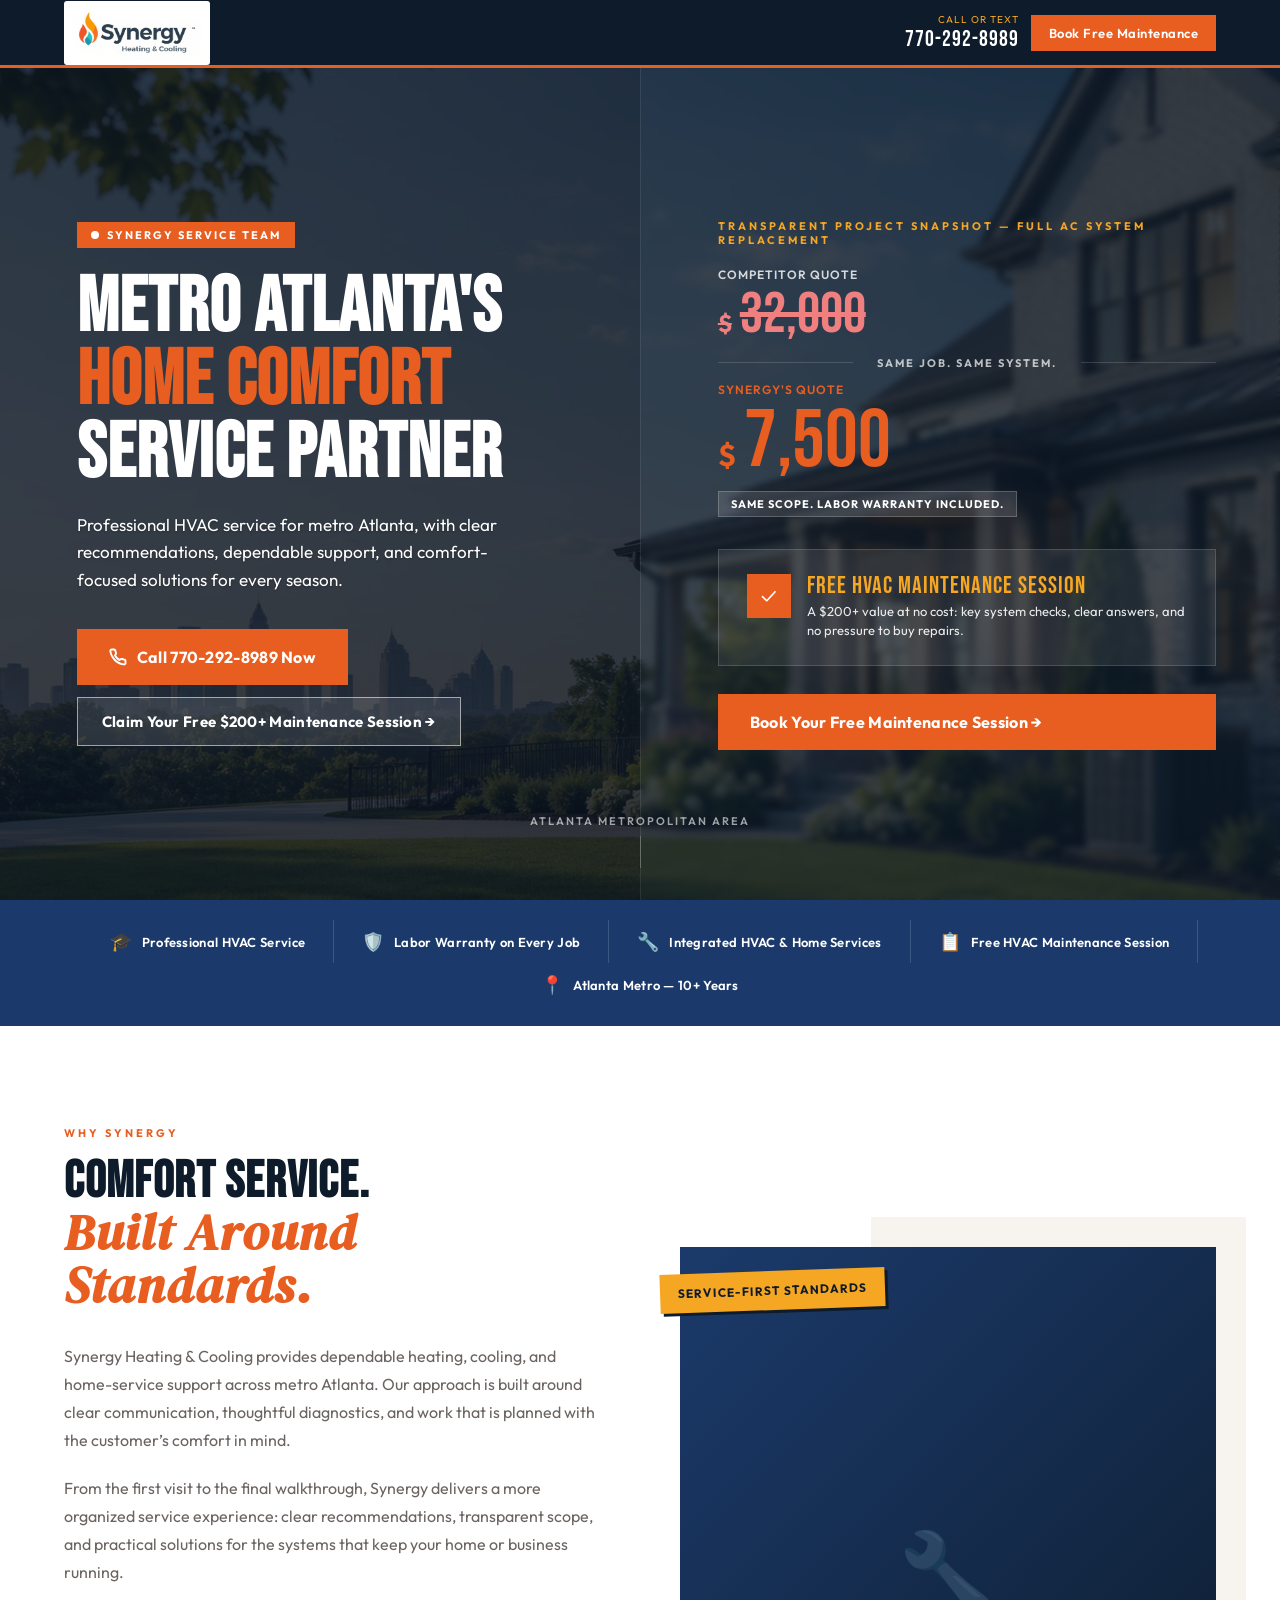
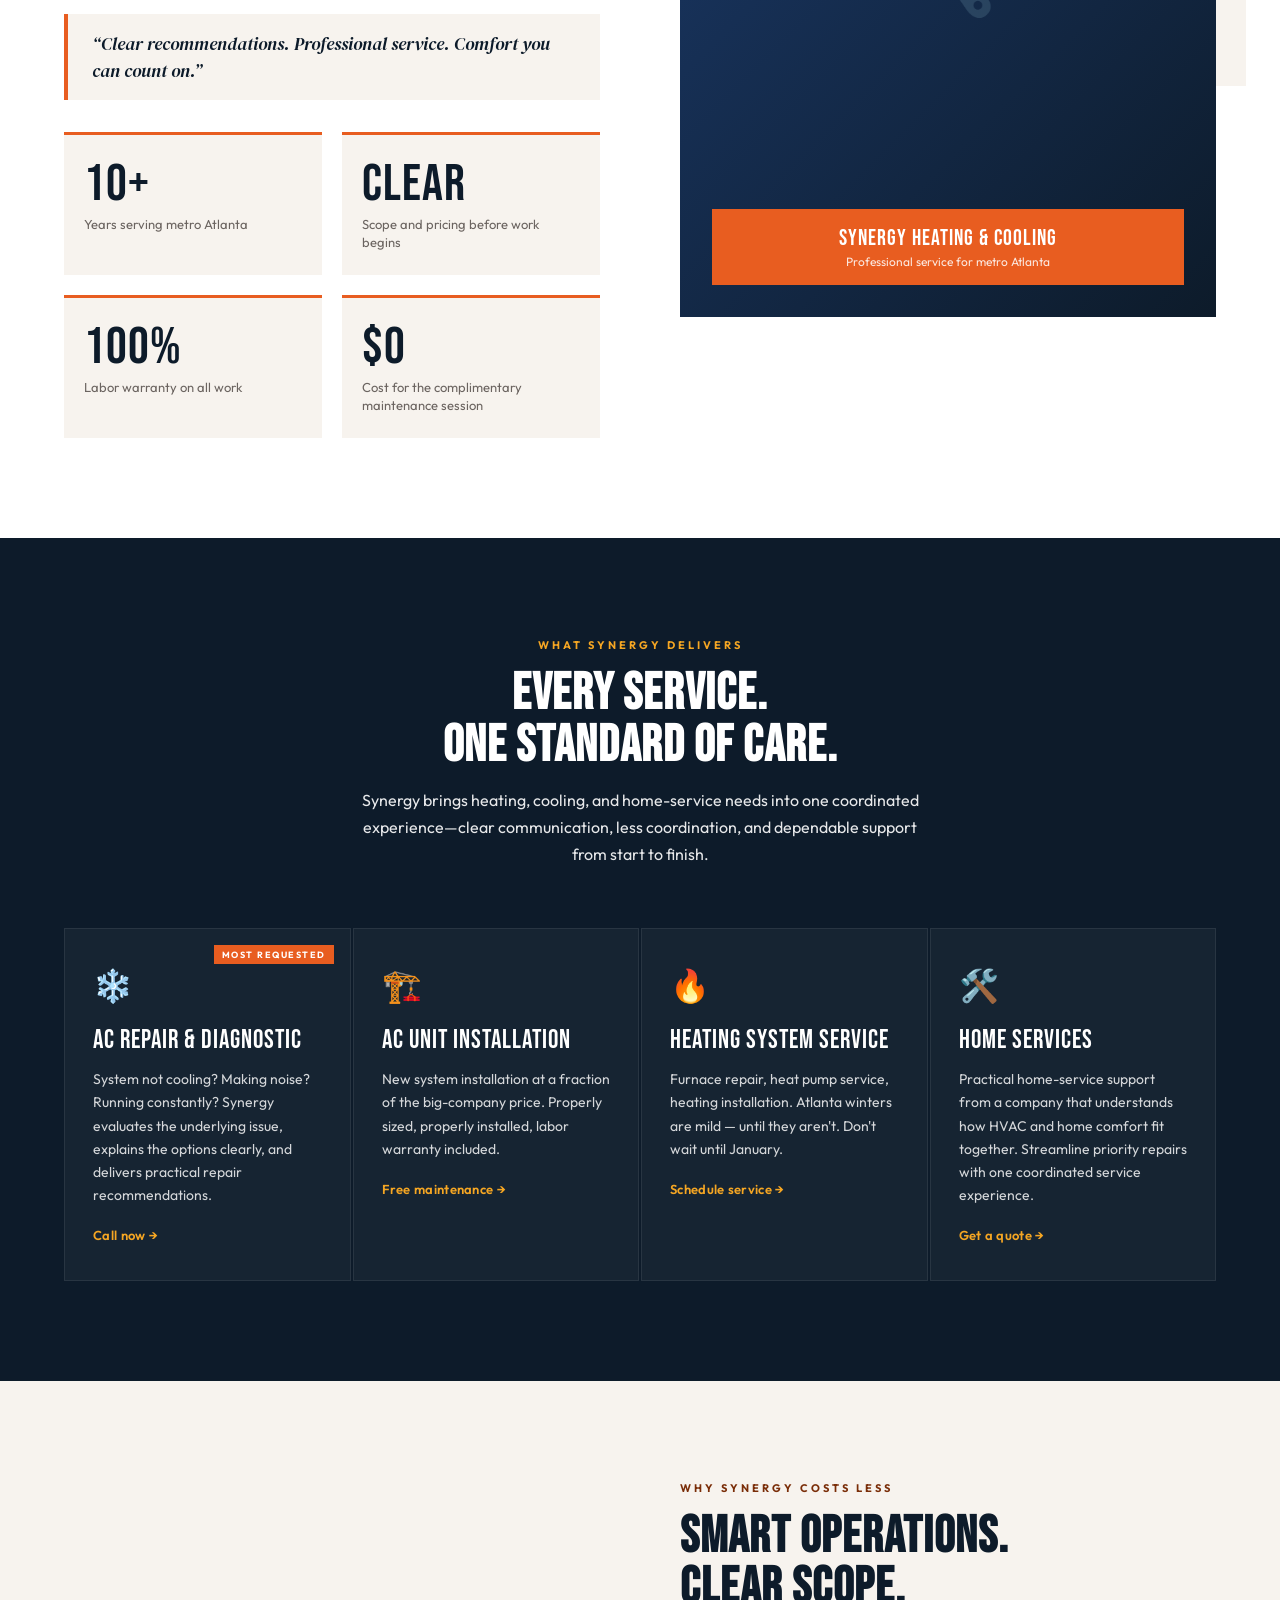
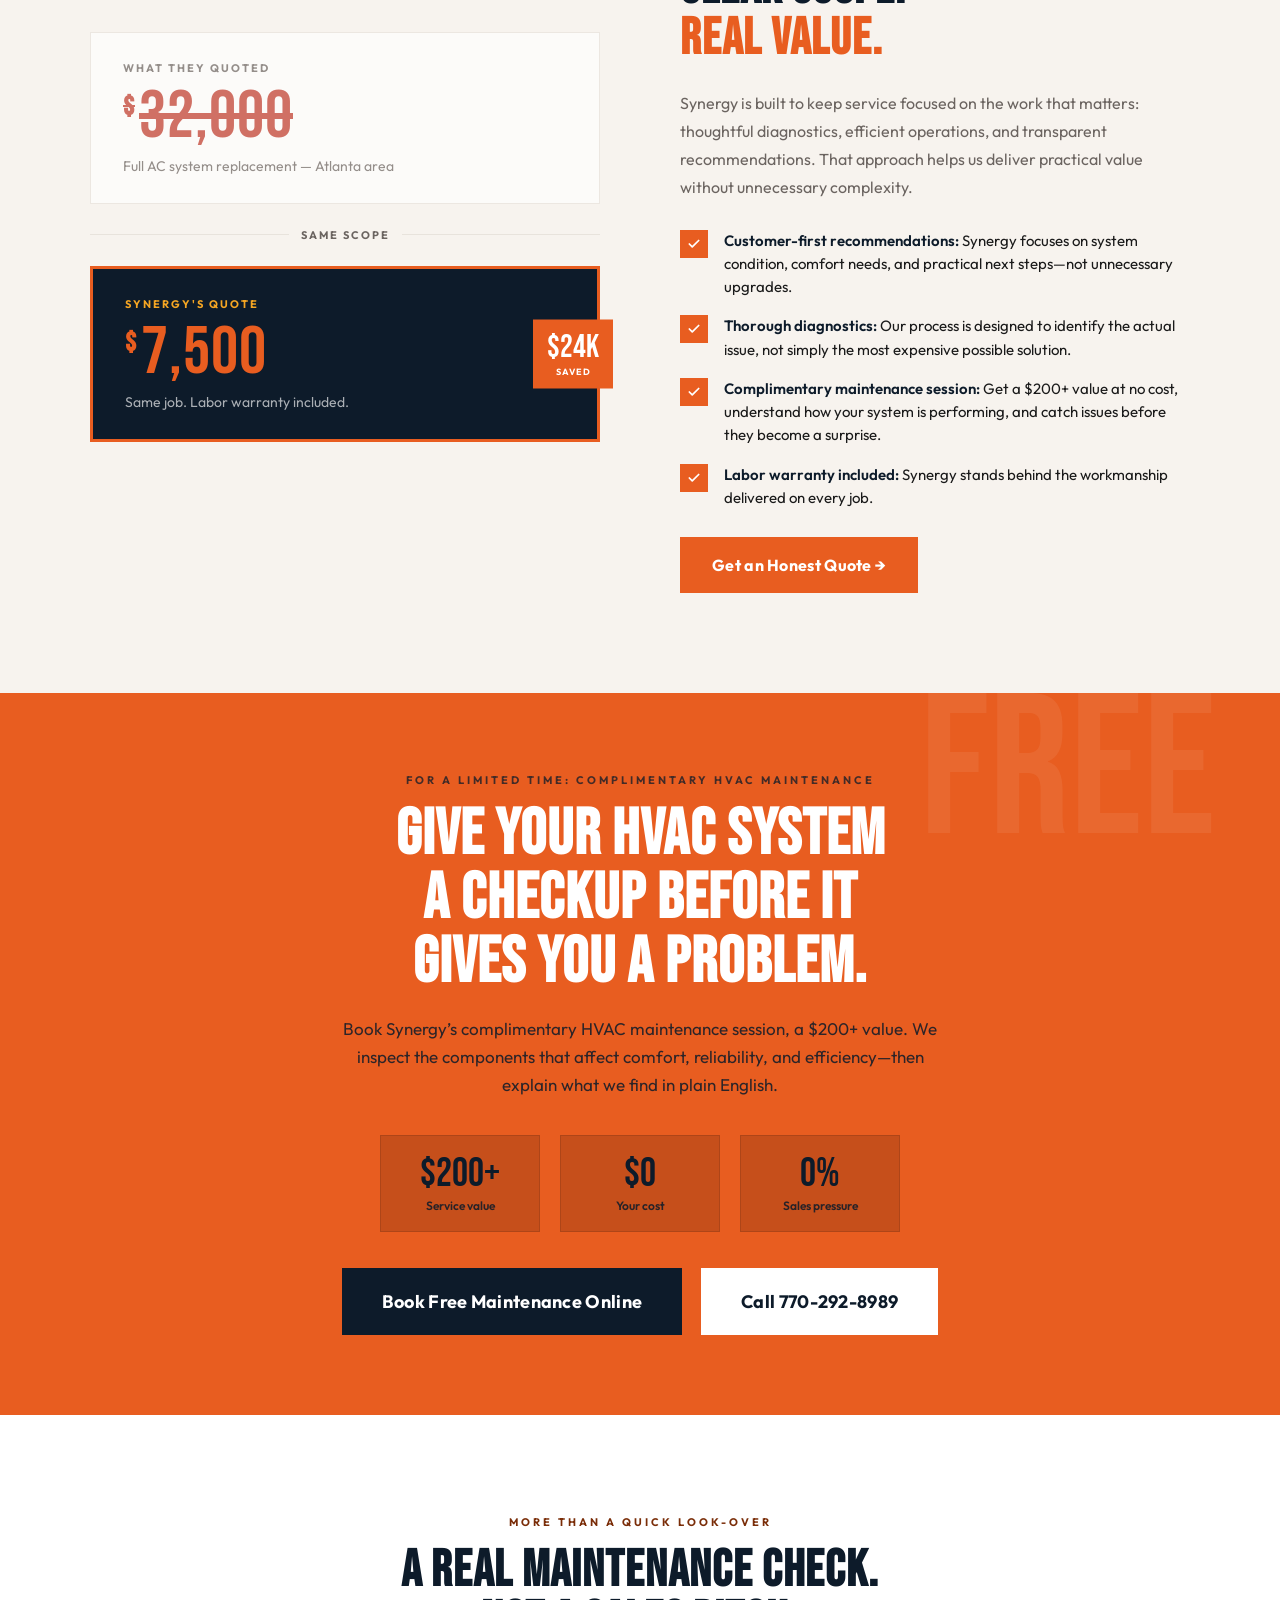
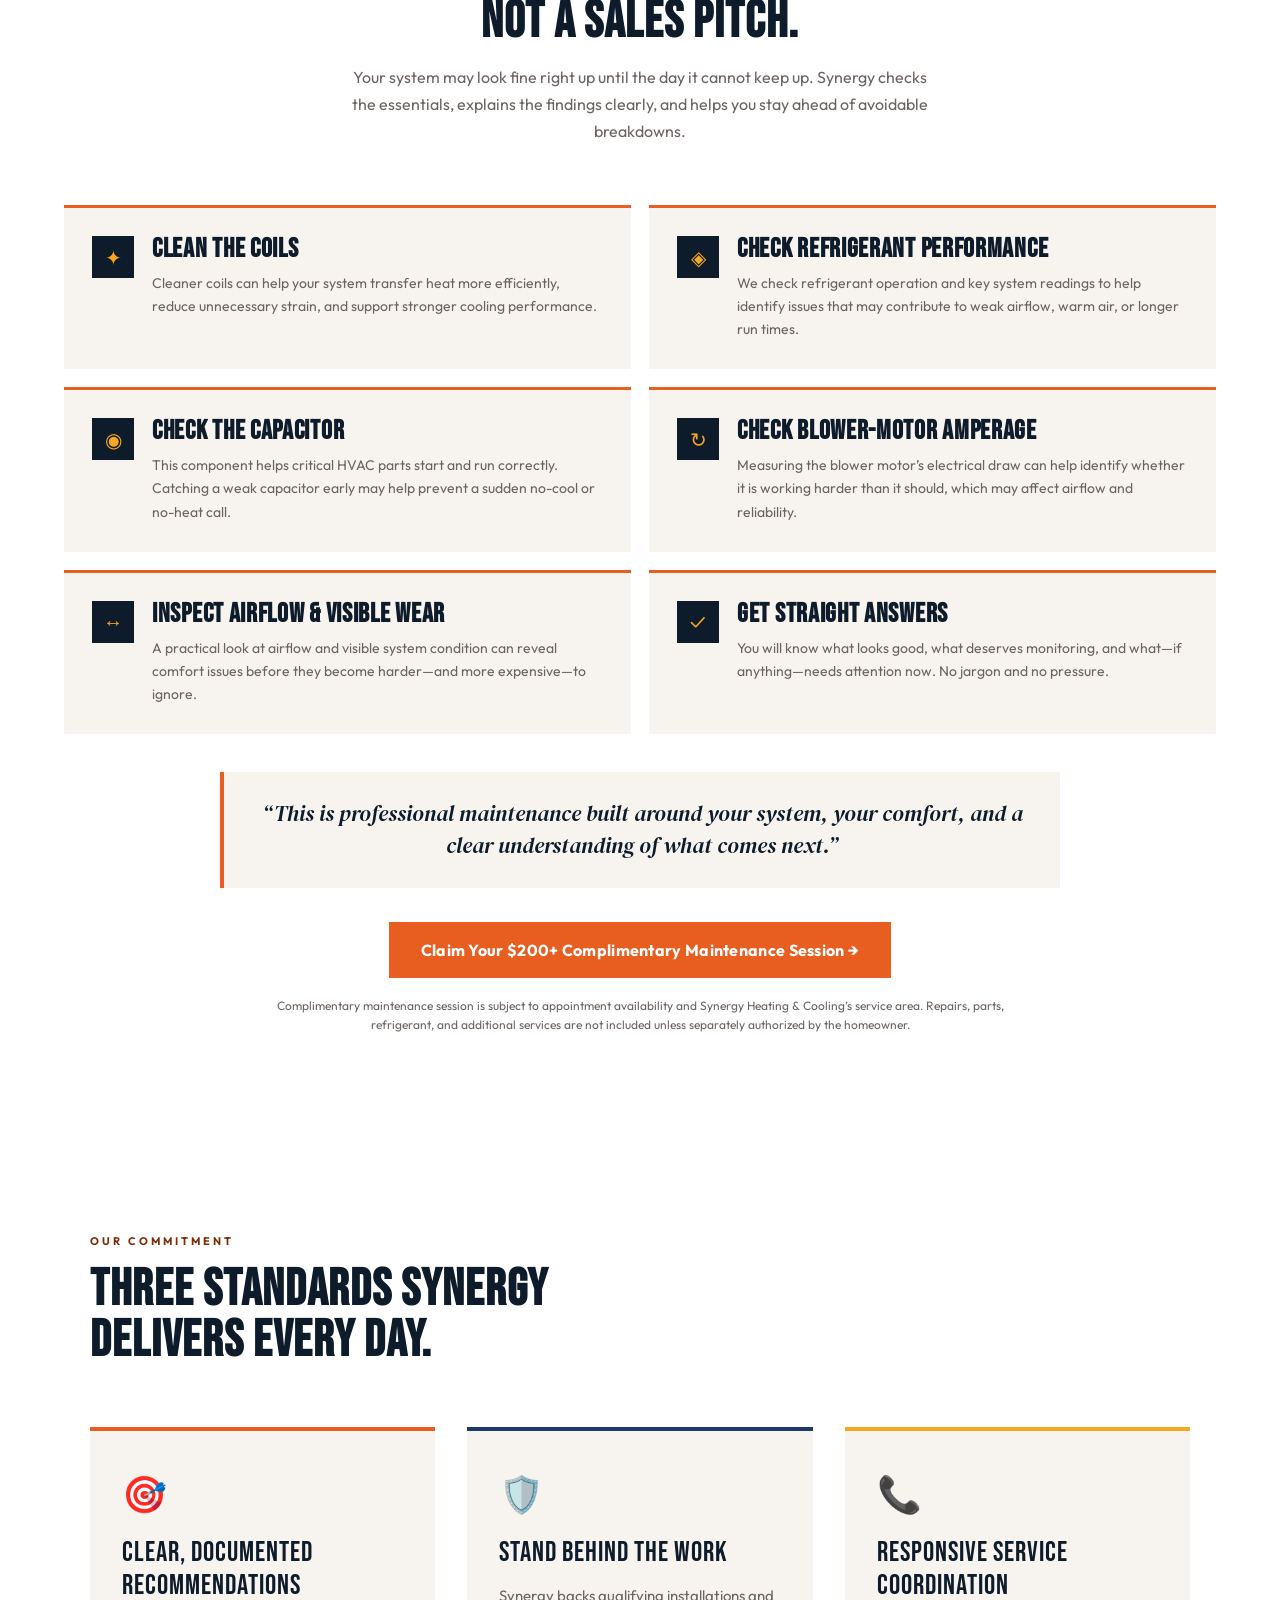
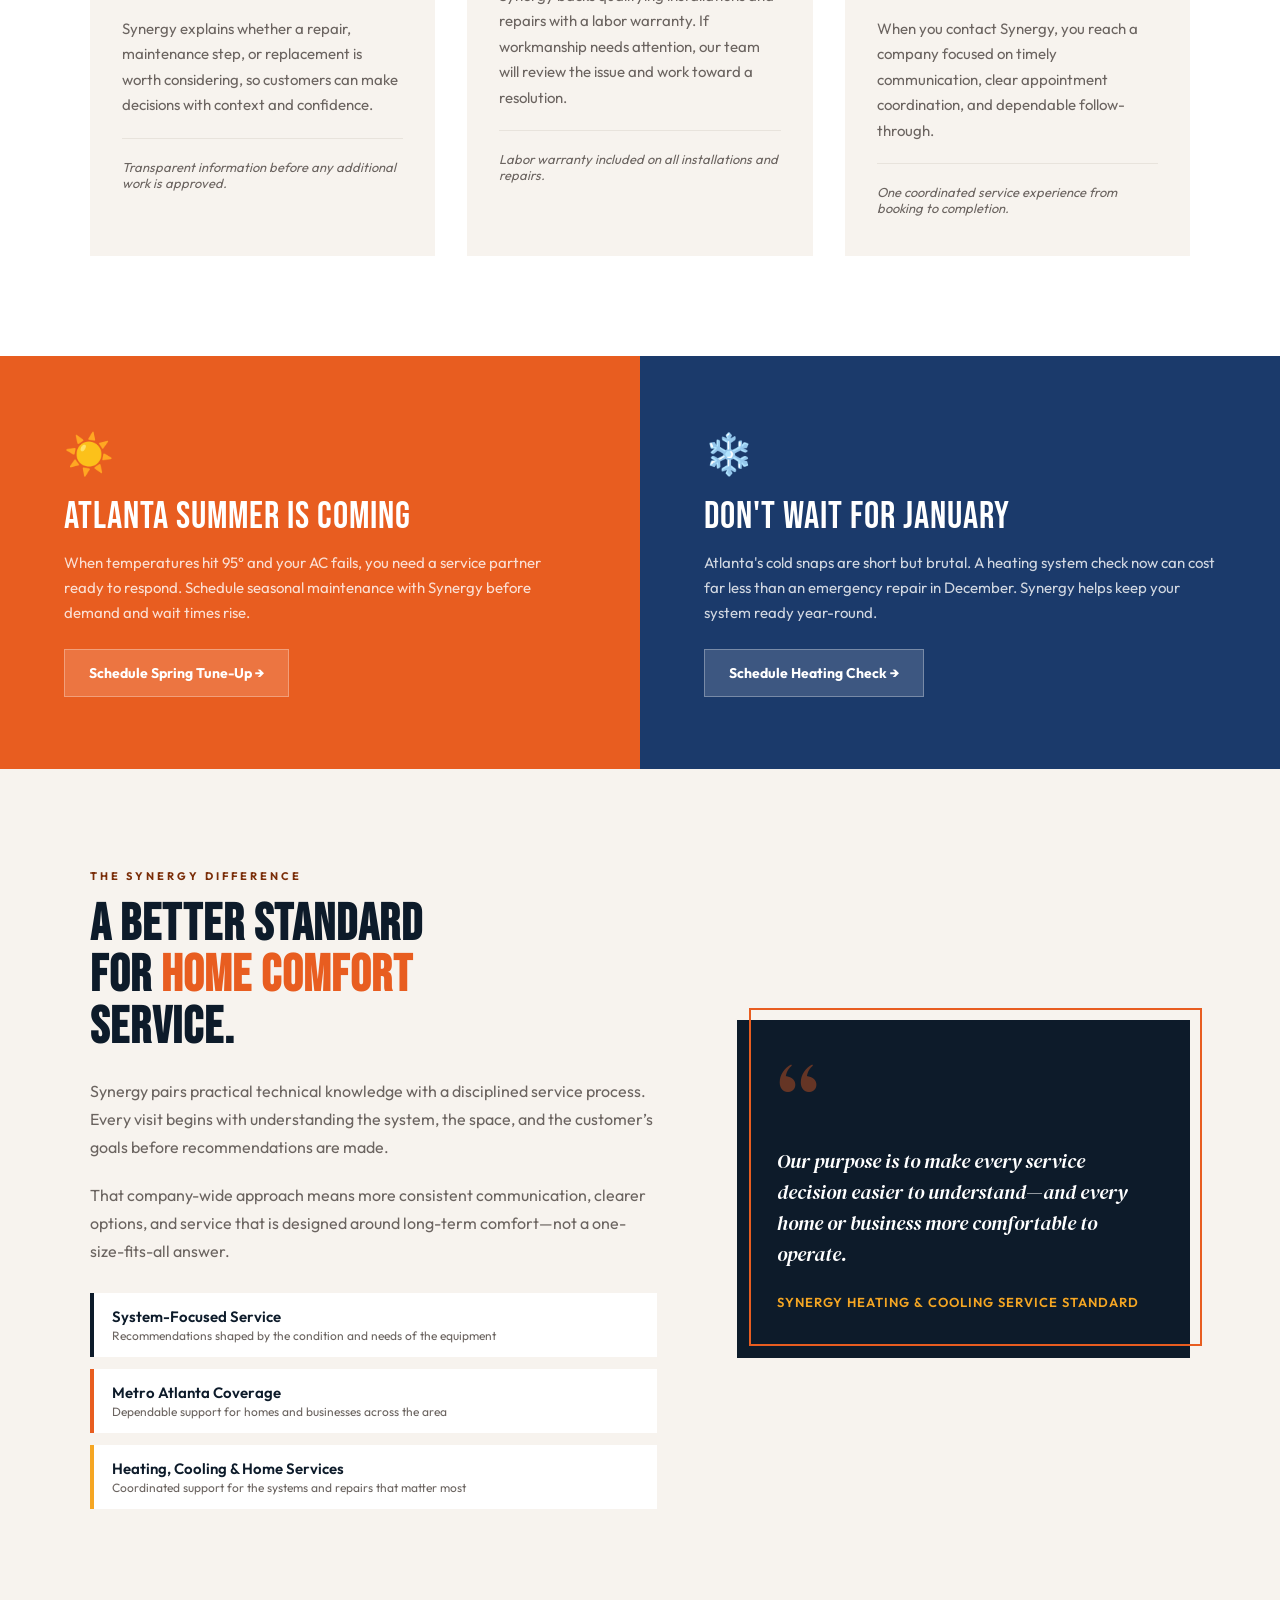
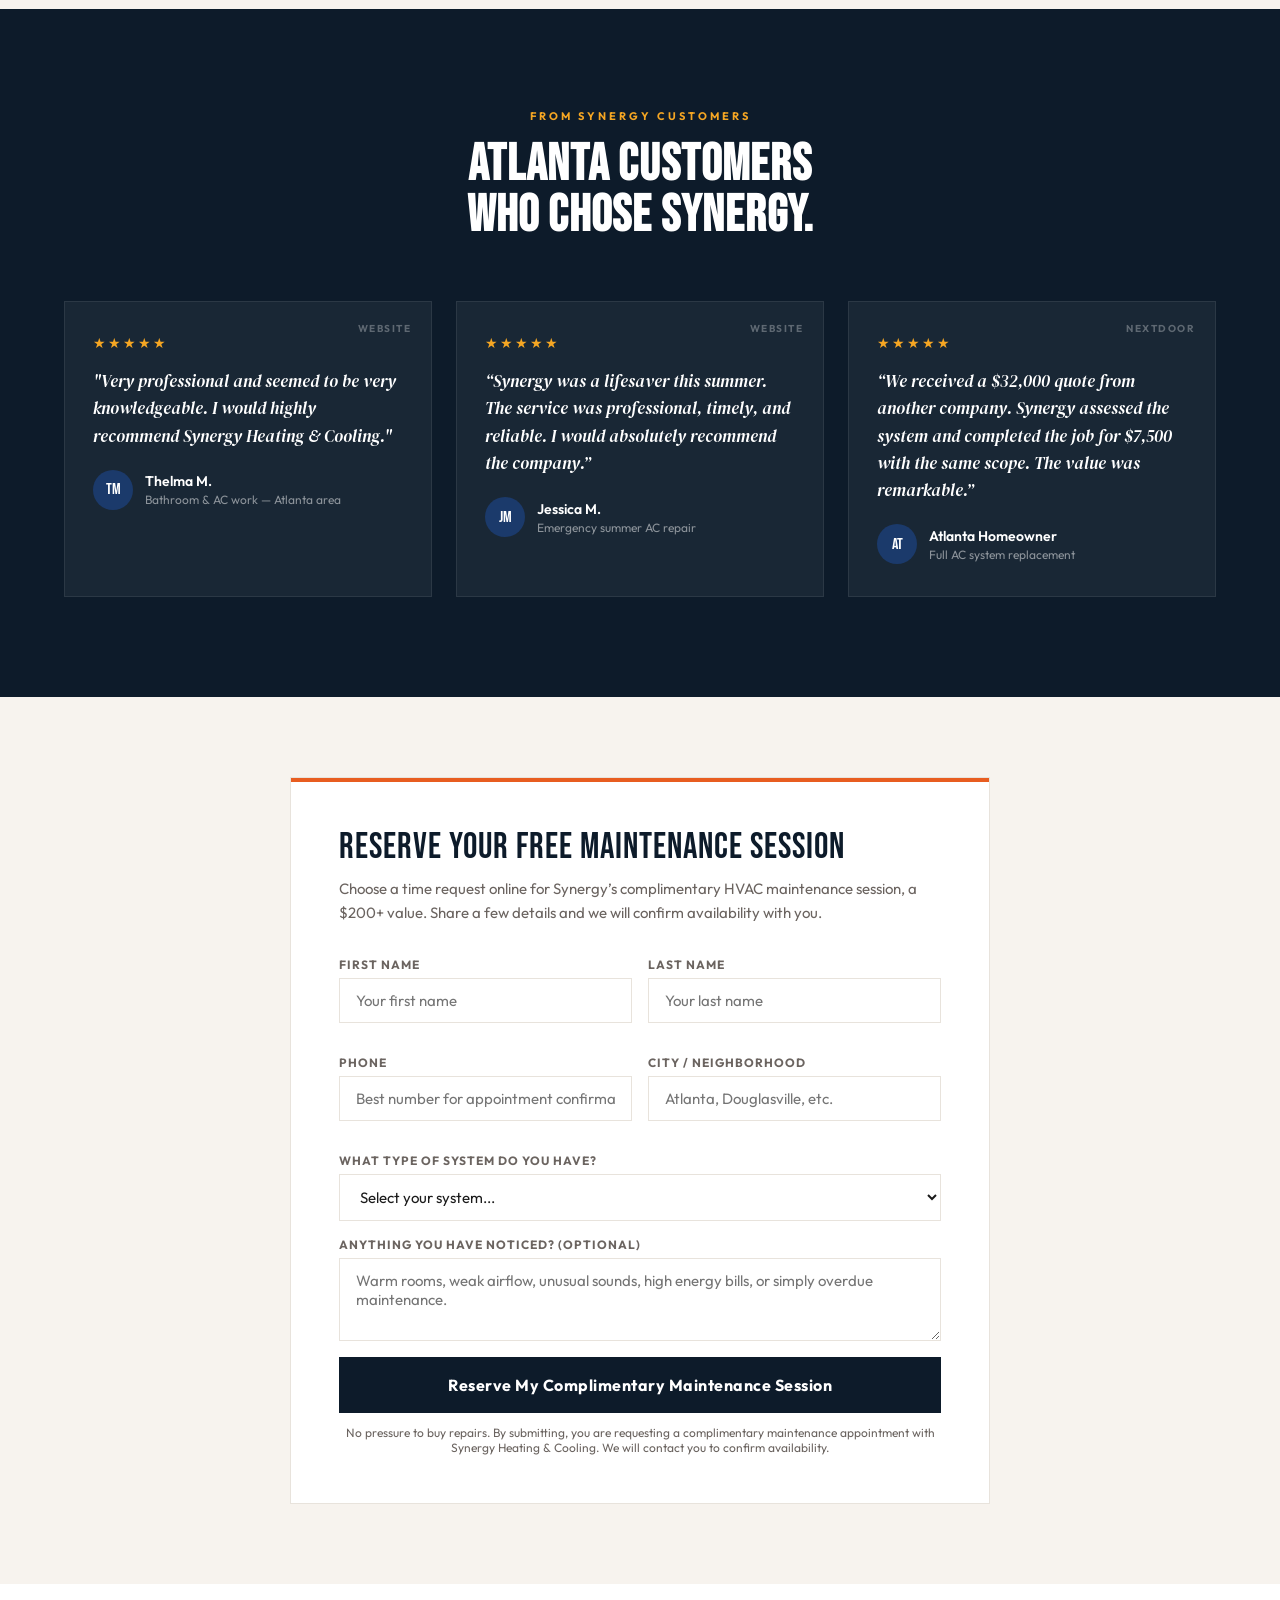
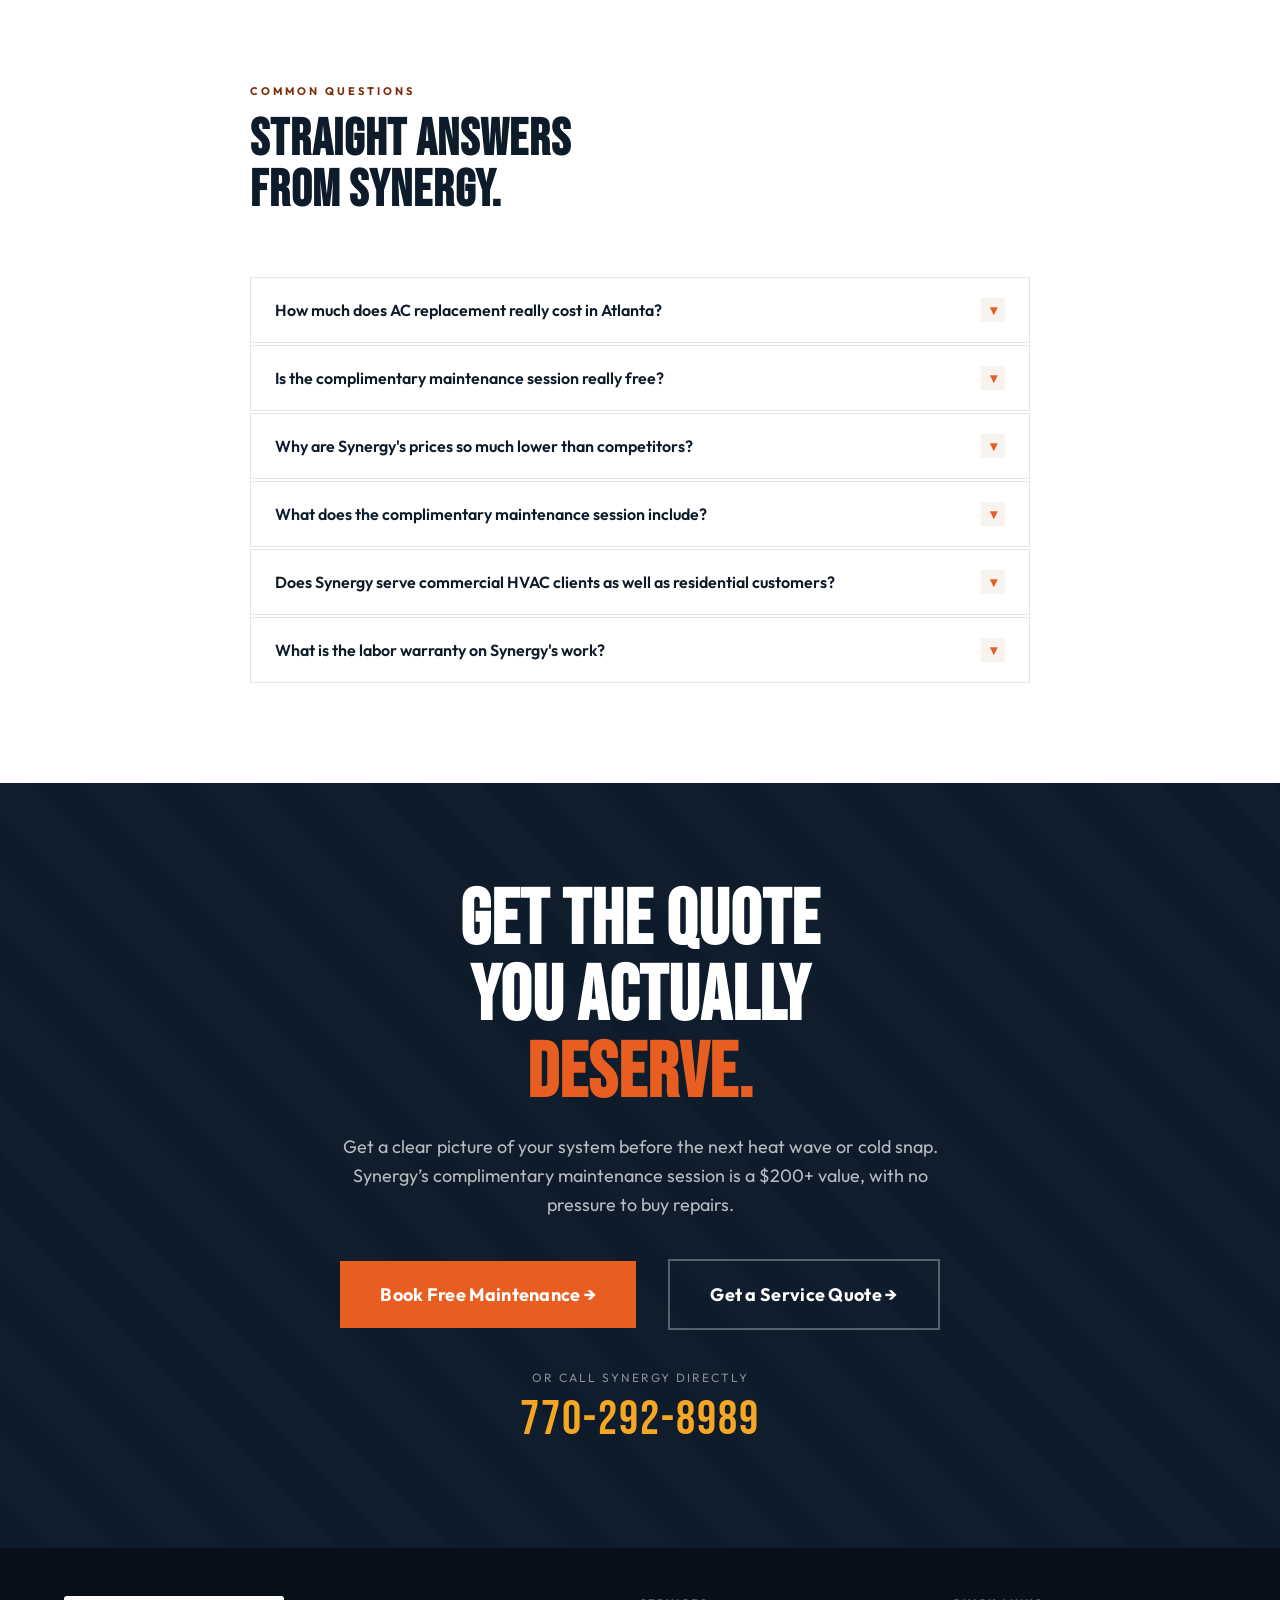
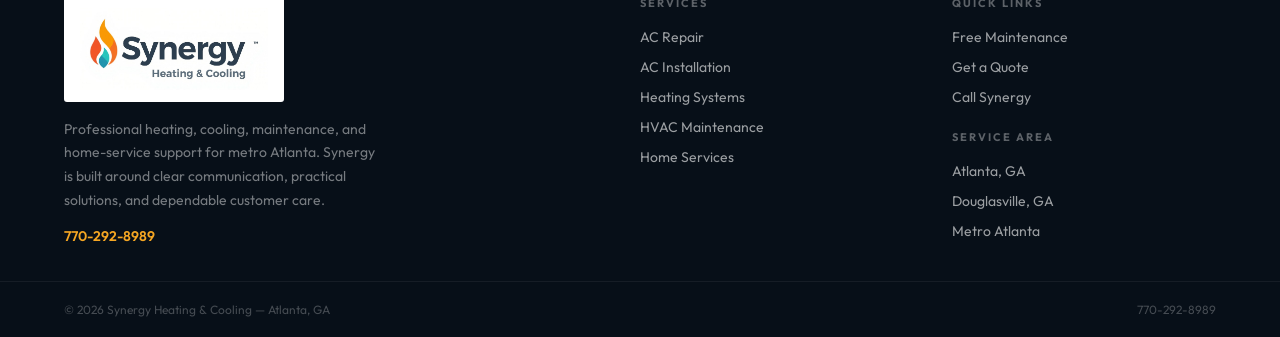
==== index.html @ 17678552 "Remove personal branding and strengthen corporate presentation" ====
<!DOCTYPE html>
<html lang="en">
<head>
<meta charset="UTF-8">
<meta name="viewport" content="width=device-width, initial-scale=1.0">
<title>Synergy Heating &amp; Cooling | Free HVAC Maintenance Session | Atlanta</title>
<meta name="description" content="Book Synergy Heating &amp; Cooling’s complimentary HVAC maintenance session—a $200+ value. Get cleaner coils, key component checks, and straightforward answers. Call 770-292-8989.">
<meta name="theme-color" content="#0D1B2A">
<meta name="application-name" content="Synergy Heating &amp; Cooling">
<meta property="og:site_name" content="Synergy Heating &amp; Cooling">
<link rel="preconnect" href="https://fonts.googleapis.com">
<link rel="preconnect" href="https://fonts.gstatic.com" crossorigin>
<link href="https://fonts.googleapis.com/css2?family=Bebas+Neue&family=Outfit:wght@300;400;500;600;700&family=DM+Serif+Display:ital@0;1&display=swap" rel="stylesheet">
<style>
:root {
  --navy: #0D1B2A;
  --steel: #1B3A6B;
  --orange: #E85D20;
  --amber: #F5A623;
  --cream: #F7F3EE;
  --warm-gray: #E8E3DC;
  --text: #1A1A1A;
  --muted: #6B6460;
  --white: #FFFFFF;
}

*, *::before, *::after { box-sizing: border-box; margin: 0; padding: 0; }

html { scroll-behavior: smooth; }

body {
  font-family: 'Outfit', sans-serif;
  color: var(--text);
  background: var(--white);
  overflow-x: hidden;
}

/* ── NAV ────────────────────────────────────── */
nav {
  position: fixed; top: 0; left: 0; right: 0; z-index: 100;
  background: var(--navy);
  display: flex; align-items: center; justify-content: space-between;
  padding: 0 5vw;
  height: 68px;
  border-bottom: 3px solid var(--orange);
}

.nav-logo {
  display: flex;
  align-items: center;
  text-decoration: none;
}
.nav-logo-image {
  display: block;
  height: 64px;
  width: auto;
  max-width: 180px;
  padding: 4px 8px;
  background: var(--white);
  border-radius: 3px;
  object-fit: contain;
}

.nav-right {
  display: flex; align-items: center; gap: 12px;
}

.nav-call {
  display: flex; flex-direction: column; align-items: flex-end;
  text-decoration: none;
}
.nav-call-label { font-size: 10px; color: var(--amber); letter-spacing: 1px; text-transform: uppercase; }
.nav-call-number {
  font-family: 'Bebas Neue', sans-serif;
  font-size: 22px; color: var(--white); letter-spacing: 1px;
}

.nav-cta {
  background: var(--orange);
  color: var(--white);
  font-family: 'Outfit', sans-serif;
  font-weight: 600; font-size: 13px;
  text-decoration: none;
  padding: 10px 18px;
  border: none; cursor: pointer;
  letter-spacing: 0.5px;
  white-space: nowrap;
  transition: background 0.15s;
}
.nav-cta:hover { background: #c94d16; }

/* ── HERO ───────────────────────────────────── */
.hero {
  padding-top: 68px;
  min-height: 100vh;
  display: grid;
  grid-template-columns: 1fr 1fr;
  position: relative;
  overflow: hidden;
}

.hero::before {
  content: '';
  position: absolute; inset: 0;
  background: linear-gradient(
    105deg,
    rgba(13,27,42,0.94) 0%,
    rgba(13,27,42,0.88) 45%,
    rgba(13,27,42,0.72) 70%,
    rgba(13,27,42,0.50) 100%
  );
  z-index: 0;
}

.hero-left {
  padding: 80px 5vw 80px 6vw;
  display: flex; flex-direction: column; justify-content: center;
  position: relative;
  z-index: 1;
  background: rgba(10, 20, 33, 0.82);
}

.hero-left::after {
  display: none;
}

.hero-emergency-badge {
  display: inline-flex; align-items: center; gap: 8px;
  background: var(--orange);
  color: var(--white);
  font-size: 11px; font-weight: 700; letter-spacing: 2px; text-transform: uppercase;
  padding: 6px 14px;
  margin-bottom: 24px;
  width: fit-content;
}
.badge-dot {
  width: 8px; height: 8px; border-radius: 50%;
  background: var(--white);
  animation: pulse-dot 1.5s ease-in-out infinite;
}
@keyframes pulse-dot {
  0%, 100% { opacity: 1; transform: scale(1); }
  50% { opacity: 0.5; transform: scale(0.7); }
}

.hero-headline {
  font-family: 'Bebas Neue', sans-serif;
  font-size: clamp(52px, 6vw, 86px);
  line-height: 0.95;
  color: var(--white);
  letter-spacing: 1px;
  margin-bottom: 20px;
}
.hero-headline span { color: var(--orange); }

.hero-sub {
  font-size: 17px; color: rgba(255,255,255,1.0);
  line-height: 1.6; margin-bottom: 36px;
  text-shadow: 0 1px 2px rgba(0,0,0,0.3);
  max-width: 420px;
}

.hero-cta-group {
  display: flex; flex-direction: column; gap: 12px;
  align-items: flex-start;
}

.btn-primary {
  display: inline-flex; align-items: center; gap: 10px;
  background: var(--orange);
  color: var(--white);
  font-family: 'Outfit', sans-serif;
  font-weight: 700; font-size: 16px;
  text-decoration: none;
  padding: 18px 32px;
  transition: all 0.15s;
  letter-spacing: 0.3px;
}
.btn-primary:hover { background: #c94d16; transform: translateX(3px); }
.btn-primary svg { flex-shrink: 0; }

.btn-secondary {
  display: inline-flex; align-items: center; gap: 10px;
  background: rgba(255,255,255,0.10);
  color: var(--white);
  font-family: 'Outfit', sans-serif;
  font-weight: 700; font-size: 15px;
  text-decoration: none;
  padding: 14px 24px;
  border: 1.5px solid rgba(255,255,255,0.55);
  transition: all 0.15s;
  letter-spacing: 0.3px;
}
.btn-secondary:hover { background: rgba(255,255,255,0.18); border-color: var(--amber); color: var(--amber); }

.hero-right {
  background: rgba(13,27,42,0.80);
  backdrop-filter: blur(3px);
  -webkit-backdrop-filter: blur(2px);
  padding: 60px 5vw 60px 6vw;
  display: flex; flex-direction: column; justify-content: center;
  position: relative;
  z-index: 1;
  border-left: 1px solid rgba(255,255,255,0.08);
}

.hero-right-label {
  font-size: 11px; font-weight: 700; letter-spacing: 3px; text-transform: uppercase;
  color: var(--steel);
  margin-bottom: 20px;
}

.hero-comparison {
  margin-bottom: 32px;
}

.comparison-label {
  font-size: 12px; font-weight: 600; letter-spacing: 1px; text-transform: uppercase;
  color: rgba(255,255,255,0.80); margin-bottom: 4px;
}

.comparison-their-quote {
  display: flex; align-items: baseline; gap: 8px;
  text-decoration: line-through; color: #f08080;
  margin-bottom: 4px;
}
.comparison-their-quote .big-num {
  font-family: 'Bebas Neue', sans-serif;
  font-size: 58px; line-height: 1;
}
.comparison-their-quote .sup { font-size: 24px; font-weight: 700; margin-top: 8px; }

.comparison-divider {
  display: flex; align-items: center; gap: 12px;
  margin: 12px 0;
  font-size: 11px; font-weight: 700; letter-spacing: 2px; text-transform: uppercase;
  color: rgba(255,255,255,0.70);
}
.comparison-divider::before, .comparison-divider::after {
  content: ''; flex: 1; height: 1px; background: rgba(255,255,255,0.15);
}

.comparison-synergy-quote {
  display: flex; align-items: baseline; gap: 8px;
  color: var(--orange);
}
.comparison-synergy-quote .big-num {
  font-family: 'Bebas Neue', sans-serif;
  font-size: 82px; line-height: 1;
}
.comparison-synergy-quote .sup { font-size: 30px; font-weight: 700; margin-top: 12px; }

.comparison-same {
  display: inline-block;
  background: rgba(255,255,255,0.12);
  border: 1px solid rgba(255,255,255,0.2);
  color: var(--white);
  font-size: 11px; font-weight: 700; letter-spacing: 1px; text-transform: uppercase;
  padding: 5px 12px; margin-top: 8px;
}

.free-assess-card {
  background: rgba(255,255,255,0.08);
  border: 1px solid rgba(255,255,255,0.15);
  color: var(--white);
  padding: 24px 28px;
  display: flex; align-items: flex-start; gap: 16px;
  margin-bottom: 28px;
}
.free-assess-icon {
  width: 44px; height: 44px; flex-shrink: 0;
  background: var(--orange);
  display: flex; align-items: center; justify-content: center;
  font-size: 20px;
}
.free-assess-title {
  font-family: 'Bebas Neue', sans-serif;
  font-size: 24px; color: var(--amber); letter-spacing: 1px;
  line-height: 1;
}
.free-assess-body {
  font-size: 13px; color: rgba(255,255,255,0.90); margin-top: 4px; line-height: 1.5;
}

/* ── TRUST BAR ──────────────────────────────── */
.trust-bar {
  background: var(--steel);
  padding: 20px 5vw;
  display: flex; align-items: center; justify-content: center;
  gap: 0; flex-wrap: wrap;
}

.trust-item {
  display: flex; align-items: center; gap: 10px;
  padding: 10px 28px;
  border-right: 1px solid rgba(255,255,255,0.15);
}
.trust-item:last-child { border-right: none; }

.trust-icon { font-size: 18px; }

.trust-text {
  font-size: 13px; font-weight: 600; color: var(--white);
  letter-spacing: 0.3px;
}

/* ── ABOUT SYNERGY ─────────────────────────────── */
.about {
  padding: 100px 5vw;
  display: grid;
  grid-template-columns: 1fr 1fr;
  gap: 80px;
  align-items: center;
  max-width: 1300px; margin: 0 auto;
}

.about-label {
  font-size: 11px; font-weight: 700; letter-spacing: 3px; text-transform: uppercase;
  color: var(--orange); margin-bottom: 16px;
}

.about-headline {
  font-family: 'Bebas Neue', sans-serif;
  font-size: clamp(42px, 4vw, 64px);
  line-height: 1;
  color: var(--navy);
  margin-bottom: 28px;
  letter-spacing: 1px;
}
.about-headline em {
  font-family: 'DM Serif Display', serif;
  font-style: italic;
  color: var(--orange);
}

.about-body {
  font-size: 16px; color: var(--muted); line-height: 1.75;
  margin-bottom: 20px;
}

.about-quote {
  border-left: 4px solid var(--orange);
  padding: 16px 24px;
  background: var(--cream);
  margin: 28px 0;
}
.about-quote p {
  font-family: 'DM Serif Display', serif;
  font-size: 18px; color: var(--navy); line-height: 1.5; font-style: italic;
}

.about-stats {
  display: grid; grid-template-columns: 1fr 1fr;
  gap: 20px; margin-top: 32px;
}

.stat-card {
  background: var(--cream);
  padding: 24px 20px;
  border-top: 3px solid var(--orange);
}
.stat-num {
  font-family: 'Bebas Neue', sans-serif;
  font-size: 52px; line-height: 1;
  color: var(--navy); letter-spacing: 1px;
}
.stat-label {
  font-size: 13px; color: var(--muted); margin-top: 4px; line-height: 1.4;
}

.about-visual {
  position: relative;
}

.about-bg-block {
  position: absolute;
  top: -30px; right: -30px;
  width: 70%; height: 70%;
  background: var(--cream);
  z-index: 0;
}

.about-photo-placeholder {
  position: relative; z-index: 1;
  background: var(--navy);
  aspect-ratio: 4/5;
  display: flex; flex-direction: column; align-items: center; justify-content: flex-end;
  padding: 32px;
  overflow: hidden;
}

.about-photo-placeholder::before {
  content: '';
  position: absolute; inset: 0;
  background: linear-gradient(135deg, #1B3A6B 0%, #0D1B2A 100%);
}

.photo-icon {
  position: absolute; top: 50%; left: 50%; transform: translate(-50%, -60%);
  font-size: 80px; opacity: 0.2;
}

.about-photo-badge {
  position: relative; z-index: 1;
  background: var(--orange);
  color: var(--white);
  padding: 16px 24px;
  width: 100%;
  text-align: center;
}
.about-photo-badge-title {
  font-family: 'Bebas Neue', sans-serif;
  font-size: 22px; letter-spacing: 1px;
}
.about-photo-badge-sub {
  font-size: 12px; opacity: 0.85; margin-top: 2px;
}

.standards-badge {
  position: absolute; top: 24px; left: -20px; z-index: 2;
  background: var(--amber);
  color: var(--navy);
  padding: 12px 18px;
  font-size: 12px; font-weight: 700; letter-spacing: 1px; text-transform: uppercase;
  transform: rotate(-2deg);
  box-shadow: 3px 3px 0 var(--navy);
}

/* ── SERVICES ───────────────────────────────── */
.services {
  background: var(--navy);
  padding: 100px 5vw;
}

.section-header {
  text-align: center;
  margin-bottom: 60px;
}

.section-label {
  font-size: 11px; font-weight: 700; letter-spacing: 3px; text-transform: uppercase;
  margin-bottom: 16px;
}

.section-label.light { color: var(--amber); }
.section-label.dark { color: #7A2D08; }

.section-headline {
  font-family: 'Bebas Neue', sans-serif;
  font-size: clamp(40px, 4vw, 64px);
  line-height: 1; letter-spacing: 1px;
}
.section-headline.light { color: var(--white); }
.section-headline.dark { color: var(--navy); }

.section-sub {
  font-size: 16px; line-height: 1.7;
  max-width: 580px; margin: 16px auto 0;
}
.section-sub.light { color: rgba(255,255,255,0.90); }
.section-sub.dark { color: var(--muted); }

.services-grid {
  display: grid;
  grid-template-columns: repeat(4, 1fr);
  gap: 2px;
  max-width: 1300px; margin: 0 auto;
}

.service-card {
  background: rgba(255,255,255,0.04);
  border: 1px solid rgba(255,255,255,0.08);
  padding: 36px 28px;
  transition: all 0.2s;
  cursor: default;
  position: relative; overflow: hidden;
}
.service-card::before {
  content: '';
  position: absolute; bottom: 0; left: 0; right: 0; height: 3px;
  background: var(--orange);
  transform: scaleX(0); transform-origin: left;
  transition: transform 0.25s;
}
.service-card:hover { background: rgba(255,255,255,0.08); }
.service-card:hover::before { transform: scaleX(1); }

.service-icon { font-size: 32px; margin-bottom: 20px; display: block; }

.service-name {
  font-family: 'Bebas Neue', sans-serif;
  font-size: 26px; color: var(--white); letter-spacing: 1px;
  margin-bottom: 12px;
}

.service-desc {
  font-size: 14px; color: rgba(255,255,255,0.82);
  line-height: 1.65;
}

.service-cta {
  display: inline-flex; align-items: center; gap: 6px;
  color: var(--amber); font-size: 13px; font-weight: 600;
  margin-top: 20px; text-decoration: none;
  letter-spacing: 0.3px;
  transition: gap 0.15s;
}
.service-cta:hover { gap: 10px; }

.service-badge {
  position: absolute; top: 16px; right: 16px;
  background: var(--orange);
  color: var(--white);
  font-size: 9px; font-weight: 700; letter-spacing: 1.5px; text-transform: uppercase;
  padding: 4px 8px;
}

/* ── SAVINGS SECTION ────────────────────────── */
.savings {
  padding: 100px 5vw;
  background: var(--cream);
}

.savings-inner {
  max-width: 1100px; margin: 0 auto;
  display: grid;
  grid-template-columns: 1fr 1fr;
  gap: 80px; align-items: center;
}

.savings-visual {
  position: relative;
}

.quote-comparison {
  display: flex; flex-direction: column; gap: 16px;
}

.quote-card {
  padding: 28px 32px;
  position: relative;
}

.quote-card.theirs {
  background: var(--white);
  border: 1px solid var(--warm-gray);
  opacity: 0.7;
}

.quote-card.ours {
  background: var(--navy);
  border: 3px solid var(--orange);
}

.quote-who {
  font-size: 11px; font-weight: 700; letter-spacing: 2px; text-transform: uppercase;
  margin-bottom: 8px;
}
.quote-card.theirs .quote-who { color: var(--muted); }
.quote-card.ours .quote-who { color: var(--amber); }

.quote-amount {
  font-family: 'Bebas Neue', sans-serif;
  font-size: 68px; line-height: 1; letter-spacing: 1px;
  display: flex; align-items: flex-start; gap: 4px;
}
.quote-sup { font-size: 28px; margin-top: 10px; font-weight: 700; }
.quote-card.theirs .quote-amount { color: #c0392b; text-decoration: line-through; }
.quote-card.ours .quote-amount { color: var(--orange); }

.quote-job {
  font-size: 14px; margin-top: 6px;
}
.quote-card.theirs .quote-job { color: var(--muted); }
.quote-card.ours .quote-job { color: rgba(255,255,255,0.65); }

.quote-saved {
  position: absolute; right: -16px; top: 50%;
  transform: translateY(-50%);
  background: var(--orange);
  color: var(--white);
  padding: 12px 14px;
  text-align: center;
  z-index: 2;
}
.quote-saved-num {
  font-family: 'Bebas Neue', sans-serif;
  font-size: 32px; line-height: 1;
}
.quote-saved-label {
  font-size: 9px; font-weight: 700; letter-spacing: 1px; text-transform: uppercase;
  margin-top: 2px;
}

.savings-divider {
  display: flex; align-items: center; justify-content: center;
  padding: 8px 0; gap: 12px;
}
.s-div-line { flex: 1; height: 1px; background: var(--warm-gray); }
.s-div-text {
  font-size: 11px; font-weight: 700; letter-spacing: 2px; text-transform: uppercase;
  color: var(--muted);
}

.savings-content {}

.savings-headline {
  font-family: 'Bebas Neue', sans-serif;
  font-size: clamp(38px, 4vw, 58px);
  line-height: 1; color: var(--navy); letter-spacing: 1px;
  margin-bottom: 24px;
}
.savings-headline span { color: var(--orange); }

.savings-body {
  font-size: 16px; color: var(--muted); line-height: 1.75;
  margin-bottom: 20px;
}

.why-list {
  display: flex; flex-direction: column; gap: 16px;
  margin: 28px 0;
}

.why-item {
  display: flex; align-items: flex-start; gap: 16px;
}

.why-check {
  width: 28px; height: 28px; flex-shrink: 0;
  background: var(--orange);
  display: flex; align-items: center; justify-content: center;
  margin-top: 1px;
}
.why-check svg { width: 14px; height: 14px; }

.why-text { font-size: 15px; color: var(--text); line-height: 1.55; }
.why-text strong { font-weight: 600; color: var(--navy); }

/* ── ASSESSMENT CTA ─────────────────────────── */
.assessment-cta {
  background: var(--orange);
  padding: 80px 5vw;
  text-align: center;
  position: relative; overflow: hidden;
}

.assessment-cta::before {
  content: 'FREE';
  position: absolute; top: -20px; right: 5%;
  font-family: 'Bebas Neue', sans-serif;
  font-size: 200px; color: rgba(255,255,255,0.07);
  line-height: 1; pointer-events: none;
}

.assess-label {
  font-size: 11px; font-weight: 700; letter-spacing: 3px; text-transform: uppercase;
  color: var(--navy); margin-bottom: 16px; opacity: 0.75;
}

.assess-headline {
  font-family: 'Bebas Neue', sans-serif;
  font-size: clamp(42px, 5vw, 80px);
  line-height: 1; color: var(--white); letter-spacing: 1px;
  margin-bottom: 20px;
}

.assess-sub {
  font-size: 17px; color: var(--navy); opacity: 0.85; line-height: 1.65;
  max-width: 620px; margin: 0 auto 36px;
}

.assess-cards {
  display: flex; align-items: center; justify-content: center; gap: 20px;
  flex-wrap: wrap;
  margin-bottom: 36px;
}

.assess-card {
  background: rgba(0,0,0,0.15);
  color: var(--navy);
  padding: 18px 24px;
  text-align: center;
  min-width: 160px;
  border: 1px solid rgba(0,0,0,0.12);
}
.assess-card-num {
  font-family: 'Bebas Neue', sans-serif;
  font-size: 40px; line-height: 1; color: var(--navy);
}
.assess-card-label {
  font-size: 12px; color: var(--navy); opacity: 0.85; margin-top: 4px; font-weight: 600;
}

.assess-btn {
  display: inline-flex; align-items: center; gap: 12px;
  background: var(--navy);
  color: var(--white);
  font-family: 'Outfit', sans-serif;
  font-weight: 700; font-size: 18px;
  text-decoration: none;
  padding: 22px 40px;
  transition: all 0.15s;
  letter-spacing: 0.3px;
  margin: 0 8px;
}
.assess-btn:hover { background: #0a1520; transform: translateY(-2px); }

.assess-btn.secondary-btn {
  background: var(--white); color: var(--navy);
}
.assess-btn.secondary-btn:hover { background: var(--cream); }

/* ── MAINTENANCE DETAILS ─────────────────────── */
.maintenance-details {
  background: var(--white);
  padding: 100px 5vw;
}
.maintenance-details-inner {
  max-width: 1160px;
  margin: 0 auto;
}
.maintenance-details-grid {
  display: grid;
  grid-template-columns: repeat(2, 1fr);
  gap: 18px;
  margin: 52px 0 38px;
}
.maintenance-item {
  display: flex;
  align-items: flex-start;
  gap: 18px;
  padding: 28px;
  background: var(--cream);
  border-top: 3px solid var(--orange);
}
.maintenance-item-icon {
  width: 42px;
  height: 42px;
  flex: 0 0 42px;
  display: flex;
  align-items: center;
  justify-content: center;
  background: var(--navy);
  color: var(--amber);
  font-size: 20px;
}
.maintenance-item-title {
  font-family: 'Bebas Neue', sans-serif;
  color: var(--navy);
  font-size: 27px;
  letter-spacing: 0.7px;
  line-height: 1;
  margin-bottom: 9px;
}
.maintenance-item-body {
  color: var(--muted);
  font-size: 14px;
  line-height: 1.65;
}
.maintenance-promise {
  max-width: 840px;
  margin: 0 auto;
  padding: 26px 32px;
  text-align: center;
  border-left: 4px solid var(--orange);
  background: var(--cream);
  color: var(--navy);
  font-family: 'DM Serif Display', serif;
  font-size: 22px;
  font-style: italic;
  line-height: 1.45;
}
.maintenance-cta-wrap {
  margin-top: 34px;
  text-align: center;
}
.maintenance-terms {
  max-width: 780px;
  margin: 18px auto 0;
  color: var(--muted);
  font-size: 12px;
  line-height: 1.6;
  text-align: center;
}

/* ── ACCOUNTABILITY ─────────────────────────── */
.accountability {
  padding: 100px 5vw;
  background: var(--white);
}

.accountability-inner {
  max-width: 1100px; margin: 0 auto;
}

.pillars {
  display: grid;
  grid-template-columns: repeat(3, 1fr);
  gap: 32px;
  margin-top: 60px;
}

.pillar-card {
  padding: 40px 32px;
  background: var(--cream);
  border-top: 4px solid transparent;
  transition: border-color 0.2s;
  position: relative;
}
.pillar-card:nth-child(1) { border-color: var(--orange); }
.pillar-card:nth-child(2) { border-color: var(--steel); }
.pillar-card:nth-child(3) { border-color: var(--amber); }

.pillar-icon { font-size: 36px; margin-bottom: 20px; display: block; }

.pillar-title {
  font-family: 'Bebas Neue', sans-serif;
  font-size: 28px; color: var(--navy); letter-spacing: 1px;
  margin-bottom: 14px;
}

.pillar-body {
  font-size: 15px; color: var(--muted); line-height: 1.7;
}

.pillar-detail {
  font-size: 13px; color: var(--muted);
  margin-top: 20px; padding-top: 20px;
  border-top: 1px solid var(--warm-gray);
  font-style: italic;
}

/* ── TESTIMONIALS ───────────────────────────── */
.testimonials {
  background: var(--navy);
  padding: 100px 5vw;
}

.testimonials-grid {
  display: grid;
  grid-template-columns: repeat(3, 1fr);
  gap: 24px;
  max-width: 1200px; margin: 60px auto 0;
}

.testimonial-card {
  background: rgba(255,255,255,0.05);
  border: 1px solid rgba(255,255,255,0.08);
  padding: 32px 28px;
  position: relative;
}

.testimonial-stars {
  color: var(--amber); font-size: 14px; letter-spacing: 2px;
  margin-bottom: 16px;
}

.testimonial-quote {
  font-family: 'DM Serif Display', serif;
  font-style: italic;
  font-size: 17px; color: var(--white); line-height: 1.6;
  margin-bottom: 20px;
}

.testimonial-author {
  display: flex; align-items: center; gap: 12px;
}
.author-avatar {
  width: 40px; height: 40px; border-radius: 50%;
  background: var(--steel);
  display: flex; align-items: center; justify-content: center;
  font-family: 'Bebas Neue', sans-serif;
  font-size: 16px; color: var(--white);
  flex-shrink: 0;
}
.author-name {
  font-size: 14px; font-weight: 600; color: var(--white);
}
.author-detail { font-size: 12px; color: rgba(255,255,255,0.5); margin-top: 2px; }

.testimonial-platform {
  position: absolute; top: 20px; right: 20px;
  font-size: 10px; font-weight: 700; letter-spacing: 1.5px; text-transform: uppercase;
  color: rgba(255,255,255,0.3);
}

/* ── SERVICE STANDARDS ───────────────────────── */
.standards {
  padding: 100px 5vw;
  background: var(--cream);
}

.standards-inner {
  max-width: 1100px; margin: 0 auto;
  display: grid;
  grid-template-columns: 5fr 4fr;
  gap: 80px; align-items: center;
}

.standards-headline {
  font-family: 'Bebas Neue', sans-serif;
  font-size: clamp(42px, 4vw, 64px);
  line-height: 1; color: var(--navy); letter-spacing: 1px;
  margin-bottom: 24px;
}
.standards-headline span { color: var(--orange); }

.standards-body {
  font-size: 16px; color: var(--muted); line-height: 1.75;
  margin-bottom: 20px;
}

.credential-list {
  display: flex; flex-direction: column; gap: 12px;
  margin-top: 28px;
}

.credential-item {
  display: flex; align-items: center; gap: 14px;
  padding: 14px 18px;
  background: var(--white);
  border-left: 4px solid var(--navy);
}
.credential-item:nth-child(2) { border-color: var(--orange); }
.credential-item:nth-child(3) { border-color: var(--amber); }

.credential-text {
  font-size: 15px; font-weight: 600; color: var(--navy);
}
.credential-sub {
  font-size: 12px; color: var(--muted); margin-top: 2px;
}

.standards-visual {
  background: var(--navy);
  padding: 48px 40px;
  position: relative;
}

.standards-visual::before {
  content: '';
  position: absolute; top: -12px; right: -12px;
  width: 100%; height: 100%;
  border: 2px solid var(--orange);
  z-index: 0;
}

.standards-quote {
  position: relative; z-index: 1;
}

.standards-quote-mark {
  font-family: 'DM Serif Display', serif;
  font-size: 100px; line-height: 0.7;
  color: var(--orange); opacity: 0.4;
  display: block; margin-bottom: 8px;
}

.standards-quote-text {
  font-family: 'DM Serif Display', serif;
  font-style: italic;
  font-size: 20px; color: var(--white); line-height: 1.55;
  margin-bottom: 24px;
}

.standards-quote-attr {
  font-size: 13px; color: var(--amber); font-weight: 600;
  letter-spacing: 1px; text-transform: uppercase;
}

/* ── FAQ ────────────────────────────────────── */
.faq {
  padding: 100px 5vw;
  background: var(--white);
}

.faq-inner {
  max-width: 780px; margin: 0 auto;
}

.faq-list {
  display: flex; flex-direction: column; gap: 2px;
  margin-top: 60px;
}

.faq-item {
  border: 1px solid var(--warm-gray);
  background: var(--white);
}

.faq-question {
  display: flex; justify-content: space-between; align-items: center;
  padding: 20px 24px;
  cursor: pointer;
  font-size: 16px; font-weight: 600; color: var(--navy);
  gap: 16px;
  transition: background 0.15s;
  user-select: none;
}
.faq-question:hover { background: var(--cream); }

.faq-arrow {
  width: 24px; height: 24px; flex-shrink: 0;
  background: var(--cream);
  display: flex; align-items: center; justify-content: center;
  transition: transform 0.25s, background 0.15s;
  font-size: 14px; color: var(--orange);
}
.faq-item.open .faq-arrow { transform: rotate(180deg); background: var(--orange); color: var(--white); }

.faq-answer {
  display: none;
  padding: 0 24px 24px;
  font-size: 15px; color: var(--muted); line-height: 1.75;
  border-top: 1px solid var(--warm-gray);
  padding-top: 20px;
  background: var(--white);
}
.faq-item.open .faq-answer { display: block; }

/* ── FINAL CTA ──────────────────────────────── */
.final-cta {
  background: var(--navy);
  padding: 100px 5vw;
  text-align: center;
  position: relative; overflow: hidden;
}

.final-cta::before {
  content: '';
  position: absolute; inset: 0;
  background: repeating-linear-gradient(
    45deg,
    transparent,
    transparent 40px,
    rgba(255,255,255,0.01) 40px,
    rgba(255,255,255,0.01) 80px
  );
}

.final-cta-inner { position: relative; z-index: 1; }

.final-headline {
  font-family: 'Bebas Neue', sans-serif;
  font-size: clamp(48px, 6vw, 96px);
  line-height: 1; color: var(--white); letter-spacing: 1px;
  margin-bottom: 20px;
}
.final-headline span { color: var(--orange); }

.final-sub {
  font-size: 18px; color: rgba(255,255,255,0.7); line-height: 1.6;
  max-width: 600px; margin: 0 auto 40px;
}

.final-cta-group {
  display: flex; align-items: center; justify-content: center; gap: 16px;
  flex-wrap: wrap;
  margin-bottom: 40px;
}

.final-phone-block {
  margin-top: 24px;
}
.final-phone-label {
  font-size: 12px; letter-spacing: 2px; text-transform: uppercase;
  color: rgba(255,255,255,0.5); margin-bottom: 6px;
}
.final-phone-num {
  font-family: 'Bebas Neue', sans-serif;
  font-size: 48px; color: var(--amber); letter-spacing: 2px;
}
.final-phone-num a { color: inherit; text-decoration: none; }
.final-phone-num a:hover { color: var(--orange); }

/* ── FOOTER ─────────────────────────────────── */
footer {
  background: #070f18;
  padding: 48px 5vw 32px;
  display: grid;
  grid-template-columns: 2fr 1fr 1fr;
  gap: 48px;
}

.footer-logo {
  display: block;
  width: 220px;
  max-width: 100%;
  height: auto;
  padding: 12px 16px;
  background: var(--white);
  border-radius: 3px;
}
.footer-body {
  font-size: 14px; color: rgba(255,255,255,0.45);
  line-height: 1.7; margin-top: 16px;
  max-width: 320px;
}

.footer-heading {
  font-size: 11px; font-weight: 700; letter-spacing: 2px; text-transform: uppercase;
  color: rgba(255,255,255,0.35); margin-bottom: 16px;
}
.footer-links { list-style: none; display: flex; flex-direction: column; gap: 10px; }
.footer-links a {
  text-decoration: none; font-size: 14px; color: rgba(255,255,255,0.6);
  transition: color 0.15s;
}
.footer-links a:hover { color: var(--orange); }

.footer-bottom {
  background: #070f18;
  border-top: 1px solid rgba(255,255,255,0.06);
  padding: 20px 5vw;
  display: flex; justify-content: space-between; align-items: center;
  font-size: 12px; color: rgba(255,255,255,0.25);
}

/* ── SCROLL ANIMATIONS ──────────────────────── */
.reveal {
  opacity: 0; transform: translateY(28px);
  transition: opacity 0.6s ease, transform 0.6s ease;
}
.reveal.visible {
  opacity: 1; transform: translateY(0);
}
.reveal-delay-1 { transition-delay: 0.1s; }
.reveal-delay-2 { transition-delay: 0.2s; }
.reveal-delay-3 { transition-delay: 0.3s; }
.reveal-delay-4 { transition-delay: 0.4s; }

/* ── FORM ───────────────────────────────────── */
.form-section {
  background: var(--cream);
  padding: 80px 5vw;
}
.form-inner {
  max-width: 700px; margin: 0 auto;
  background: var(--white);
  border: 1px solid var(--warm-gray);
  padding: 48px;
  position: relative;
}
.form-inner::before {
  content: '';
  position: absolute; top: 0; left: 0; right: 0; height: 4px;
  background: var(--orange);
}
.form-headline {
  font-family: 'Bebas Neue', sans-serif;
  font-size: 36px; color: var(--navy); letter-spacing: 1px;
  margin-bottom: 8px;
}
.form-sub {
  font-size: 15px; color: var(--muted); margin-bottom: 32px; line-height: 1.6;
}
.form-row {
  display: grid; grid-template-columns: 1fr 1fr; gap: 16px;
  margin-bottom: 16px;
}
.form-field { display: flex; flex-direction: column; gap: 6px; margin-bottom: 16px; }
.form-field label {
  font-size: 12px; font-weight: 700; letter-spacing: 1px; text-transform: uppercase;
  color: var(--muted);
}
.form-field input,
.form-field select,
.form-field textarea {
  padding: 12px 16px;
  border: 1.5px solid var(--warm-gray);
  font-family: 'Outfit', sans-serif;
  font-size: 15px; color: var(--text);
  background: var(--white);
  outline: none;
  transition: border-color 0.15s;
}
.form-field input:focus,
.form-field select:focus,
.form-field textarea:focus { border-color: var(--navy); }
.form-field textarea { resize: vertical; }
.form-submit {
  width: 100%; padding: 18px;
  background: var(--navy);
  color: var(--white);
  font-family: 'Outfit', sans-serif;
  font-weight: 700; font-size: 16px;
  border: none; cursor: pointer;
  letter-spacing: 0.5px;
  transition: background 0.15s;
}
.form-submit:hover { background: var(--steel); }
.form-note {
  font-size: 12px; color: var(--muted); text-align: center;
  margin-top: 12px;
}

/* ── SEASONAL BAND ──────────────────────────── */
.seasonal {
  display: grid; grid-template-columns: 1fr 1fr;
}
.seasonal-half {
  padding: 72px 5vw;
  display: flex; flex-direction: column; justify-content: center;
}
.seasonal-half.summer { background: #E85D20; }
.seasonal-half.winter { background: var(--steel); }
.seasonal-icon { font-size: 40px; margin-bottom: 16px; }
.seasonal-title {
  font-family: 'Bebas Neue', sans-serif;
  font-size: 38px; color: var(--white); letter-spacing: 1px; margin-bottom: 12px;
}
.seasonal-body { font-size: 15px; color: rgba(255,255,255,0.8); line-height: 1.65; margin-bottom: 24px; }
.seasonal-btn {
  display: inline-flex; align-items: center; gap: 10px;
  background: rgba(255,255,255,0.15);
  color: var(--white);
  font-weight: 700; font-size: 14px;
  text-decoration: none; padding: 14px 24px;
  border: 1px solid rgba(255,255,255,0.3);
  transition: background 0.15s;
  width: fit-content;
}
.seasonal-btn:hover { background: rgba(255,255,255,0.25); }

/* ── RESPONSIVE ─────────────────────────────── */
@media (max-width: 900px) {
  .hero { grid-template-columns: 1fr; background-position: right center; }
  .hero-left::after { display: none; }
  .about, .savings-inner, .standards-inner { grid-template-columns: 1fr; gap: 40px; }
  .maintenance-details-grid { grid-template-columns: 1fr; }
  .services-grid { grid-template-columns: 1fr 1fr; }
  .pillars { grid-template-columns: 1fr; }
  .testimonials-grid { grid-template-columns: 1fr; }
  footer { grid-template-columns: 1fr; }
  .form-row { grid-template-columns: 1fr; }
  .seasonal { grid-template-columns: 1fr; }
  .trust-bar { justify-content: flex-start; overflow-x: auto; }
  .trust-item { white-space: nowrap; }
  .about-visual { display: none; }
  .hero-right { padding: 60px 6vw; }
}

@media (max-width: 600px) {
  .services-grid { grid-template-columns: 1fr; }
  .nav-logo-image { height: 52px; max-width: 150px; padding: 3px 6px; }
  .nav-call-label { font-size: 9px; }
  .nav-call-number { font-size: 18px; }
  .nav-cta { display: none; }
  .assessment-cta::before { font-size: 120px; }
}
</style>
</head>
<body id="top">

<!-- ── NAV ──────────────────────────────────── -->
<nav>
  <a class="nav-logo" href="#top" aria-label="Synergy Heating and Cooling home">
    <img class="nav-logo-image" src="synergy-heating-cooling-logo.png" alt="Synergy Heating &amp; Cooling">
  </a>
  <div class="nav-right">
    <a href="tel:7702928989" class="nav-call">
      <span class="nav-call-label">Call or Text</span>
      <span class="nav-call-number">770-292-8989</span>
    </a>
    <a href="#maintenance" class="nav-cta">Book Free Maintenance</a>
  </div>
</nav>

<!-- ── HERO ─────────────────────────────────── -->
<section class="hero">

  <!-- Hero image as a proper img element for SEO + accessibility + LCP -->
  <img
    src="hero.png"
    alt="Beautiful Atlanta-area home with an AC unit installed outside, lush green landscaping, and the Atlanta metropolitan skyline visible in the background at golden hour"
    title="Synergy Heating &amp; Cooling — Serving Atlanta Metro Area Homes | 770-292-8989"
    width="1672"
    height="941"
    loading="eager"
    fetchpriority="high"
    decoding="sync"
    style="
      position: absolute;
      inset: 0;
      width: 100%;
      height: 100%;
      object-fit: cover;
      object-position: center 40%;
      z-index: 0;
    "
  >
  <!-- Left: Emergency track -->
  <div class="hero-left">
    <div class="hero-emergency-badge">
      <div class="badge-dot"></div>
      Synergy Service Team
    </div>
    <h1 class="hero-headline">
      Metro Atlanta's<br><span>Home Comfort</span><br>Service Partner
    </h1>
    <p class="hero-sub">
      Professional HVAC service for metro Atlanta, with clear recommendations, dependable support, and comfort-focused solutions for every season.
    </p>
    <div class="hero-cta-group">
      <a href="tel:7702928989" class="btn-primary">
        <svg width="18" height="18" viewBox="0 0 24 24" fill="none" stroke="currentColor" stroke-width="2.5" stroke-linecap="round" stroke-linejoin="round"><path d="M22 16.92v3a2 2 0 01-2.18 2 19.79 19.79 0 01-8.63-3.07A19.5 19.5 0 014.69 12 19.79 19.79 0 011.65 3.49 2 2 0 013.62 2h3a2 2 0 012 1.72c.127.96.361 1.903.7 2.81a2 2 0 01-.45 2.11L7.91 9.91a16 16 0 006.18 6.18l.97-.97a2 2 0 012.11-.45c.907.339 1.85.573 2.81.7A2 2 0 0122 16.92z"/></svg>
        Call 770-292-8989 Now
      </a>
      <a href="#maintenance" class="btn-secondary">
        Claim Your Free $200+ Maintenance Session →
      </a>
    </div>
  </div>

  <!-- Right: Research/comparison track -->
  <div class="hero-right">
    <p class="hero-right-label" style="color:var(--amber)">Transparent Project Snapshot — Full AC System Replacement</p>

    <div class="hero-comparison">
      <div class="comparison-label">Competitor Quote</div>
      <div class="comparison-their-quote">
        <span class="sup">$</span>
        <span class="big-num">32,000</span>
      </div>

      <div class="comparison-divider">
        <span></span>
        Same job. Same system.
        <span></span>
      </div>

      <div class="comparison-label" style="color: var(--orange);">Synergy's Quote</div>
      <div class="comparison-synergy-quote">
        <span class="sup">$</span>
        <span class="big-num">7,500</span>
      </div>
      <span class="comparison-same">Same Scope. Labor Warranty Included.</span>
    </div>

      <div class="free-assess-card">
      <div class="free-assess-icon">✓</div>
      <div>
        <div class="free-assess-title">Free HVAC Maintenance Session</div>
        <div class="free-assess-body">A $200+ value at no cost: key system checks, clear answers, and no pressure to buy repairs.</div>
      </div>
    </div>

    <a href="#maintenance" class="btn-primary" style="background: var(--orange);">
      Book Your Free Maintenance Session →
    </a>
  </div>
</section>

<!-- ── HERO SCROLL CUE ──────────────────────── -->
<div style="position:absolute;bottom:32px;left:50%;transform:translateX(-50%);z-index:2;text-align:center;display:flex;flex-direction:column;align-items:center;gap:8px;opacity:0.6">
  <span style="font-size:11px;font-weight:600;letter-spacing:2px;text-transform:uppercase;color:white">Atlanta Metropolitan Area</span>
  <div style="width:1px;height:32px;background:rgba(255,255,255,0.4);animation:scrollcue 1.8s ease-in-out infinite"></div>
</div>
<style>
@keyframes scrollcue {
  0%,100%{opacity:0.3;transform:scaleY(0.6);transform-origin:top}
  50%{opacity:0.9;transform:scaleY(1);transform-origin:top}
}
</style>

<!-- ── TRUST BAR ──────────────────────────────── -->
<div class="trust-bar">
  <div class="trust-item">
    <span class="trust-icon">🎓</span>
    <span class="trust-text">Professional HVAC Service</span>
  </div>
  <div class="trust-item">
    <span class="trust-icon">🛡️</span>
    <span class="trust-text">Labor Warranty on Every Job</span>
  </div>
  <div class="trust-item">
    <span class="trust-icon">🔧</span>
    <span class="trust-text">Integrated HVAC &amp; Home Services</span>
  </div>
  <div class="trust-item">
    <span class="trust-icon">📋</span>
    <span class="trust-text">Free HVAC Maintenance Session</span>
  </div>
  <div class="trust-item">
    <span class="trust-icon">📍</span>
    <span class="trust-text">Atlanta Metro — 10+ Years</span>
  </div>
</div>

<!-- ── ABOUT SYNERGY ──────────────────────────── -->
<section class="about">
  <div class="reveal">
    <p class="about-label">Why Synergy</p>
    <h2 class="about-headline">
      Comfort Service.<br>
      <em>Built Around Standards.</em>
    </h2>
    <p class="about-body">
      Synergy Heating &amp; Cooling provides dependable heating, cooling, and home-service support across metro Atlanta. Our approach is built around clear communication, thoughtful diagnostics, and work that is planned with the customer’s comfort in mind.
    </p>
    <p class="about-body">
      From the first visit to the final walkthrough, Synergy delivers a more organized service experience: clear recommendations, transparent scope, and practical solutions for the systems that keep your home or business running.
    </p>
    <div class="about-quote">
      <p>“Clear recommendations. Professional service. Comfort you can count on.”</p>
    </div>
    <div class="about-stats">
      <div class="stat-card">
        <div class="stat-num">10+</div>
        <div class="stat-label">Years serving metro Atlanta</div>
      </div>
      <div class="stat-card">
        <div class="stat-num">Clear</div>
        <div class="stat-label">Scope and pricing before work begins</div>
      </div>
      <div class="stat-card">
        <div class="stat-num">100%</div>
        <div class="stat-label">Labor warranty on all work</div>
      </div>
      <div class="stat-card">
        <div class="stat-num">$0</div>
        <div class="stat-label">Cost for the complimentary maintenance session</div>
      </div>
    </div>
  </div>

  <div class="about-visual reveal reveal-delay-2">
    <div class="about-bg-block"></div>
    <div class="about-photo-placeholder">
      <div class="photo-icon">🔧</div>
      <div class="about-photo-badge">
        <div class="about-photo-badge-title">Synergy Heating &amp; Cooling</div>
        <div class="about-photo-badge-sub">Professional service for metro Atlanta</div>
      </div>
    </div>
    <div class="standards-badge">Service-First Standards</div>
  </div>
</section>

<!-- ── SERVICES ───────────────────────────────── -->
<section class="services">
  <div class="section-header">
    <p class="section-label light">What Synergy Delivers</p>
    <h2 class="section-headline light">Every Service.<br>One Standard of Care.</h2>
    <p class="section-sub light">Synergy brings heating, cooling, and home-service needs into one coordinated experience—clear communication, less coordination, and dependable support from start to finish.</p>
  </div>
  <div class="services-grid">
    <div class="service-card reveal">
      <span class="service-badge">Most Requested</span>
      <span class="service-icon">❄️</span>
      <div class="service-name">AC Repair & Diagnostic</div>
      <p class="service-desc">System not cooling? Making noise? Running constantly? Synergy evaluates the underlying issue, explains the options clearly, and delivers practical repair recommendations.</p>
      <a href="tel:7702928989" class="service-cta">Call now →</a>
    </div>
    <div class="service-card reveal reveal-delay-1">
      <span class="service-icon">🏗️</span>
      <div class="service-name">AC Unit Installation</div>
      <p class="service-desc">New system installation at a fraction of the big-company price. Properly sized, properly installed, labor warranty included.</p>
      <a href="#maintenance" class="service-cta">Free maintenance →</a>
    </div>
    <div class="service-card reveal reveal-delay-2">
      <span class="service-icon">🔥</span>
      <div class="service-name">Heating System Service</div>
      <p class="service-desc">Furnace repair, heat pump service, heating installation. Atlanta winters are mild — until they aren't. Don't wait until January.</p>
      <a href="#form" class="service-cta">Schedule service →</a>
    </div>
    <div class="service-card reveal reveal-delay-3">
      <span class="service-icon">🛠️</span>
      <div class="service-name">Home Services</div>
      <p class="service-desc">Practical home-service support from a company that understands how HVAC and home comfort fit together. Streamline priority repairs with one coordinated service experience.</p>
      <a href="#form" class="service-cta">Get a quote →</a>
    </div>
  </div>
</section>

<!-- ── SAVINGS SECTION ───────────────────────── -->
<section class="savings">
  <div class="savings-inner">
    <div class="savings-visual reveal">
      <div class="quote-comparison">
        <div class="quote-card theirs">
          <div class="quote-who">What they quoted</div>
          <div class="quote-amount">
            <span class="quote-sup">$</span>
            <span>32,000</span>
          </div>
          <div class="quote-job">Full AC system replacement — Atlanta area</div>
        </div>

        <div class="savings-divider">
          <div class="s-div-line"></div>
          <div class="s-div-text">Same scope</div>
          <div class="s-div-line"></div>
        </div>

        <div class="quote-card ours">
          <div class="quote-saved">
            <div class="quote-saved-num">$24k</div>
            <div class="quote-saved-label">Saved</div>
          </div>
          <div class="quote-who">Synergy's quote</div>
          <div class="quote-amount">
            <span class="quote-sup">$</span>
            <span>7,500</span>
          </div>
          <div class="quote-job">Same job. Labor warranty included.</div>
        </div>
      </div>
    </div>

    <div class="savings-content reveal reveal-delay-2">
      <p class="about-label" style="color:#7A2D08;font-size:11px;font-weight:700;letter-spacing:3px;text-transform:uppercase;margin-bottom:16px;">Why Synergy Costs Less</p>
      <h2 class="savings-headline">
        Smart operations.<br>Clear scope.<br><span>Real value.</span>
      </h2>
      <p class="savings-body">Synergy is built to keep service focused on the work that matters: thoughtful diagnostics, efficient operations, and transparent recommendations. That approach helps us deliver practical value without unnecessary complexity.</p>
      <div class="why-list">
        <div class="why-item">
          <div class="why-check">
            <svg viewBox="0 0 24 24" fill="none" stroke="white" stroke-width="3" stroke-linecap="round" stroke-linejoin="round"><polyline points="20 6 9 17 4 12"/></svg>
          </div>
          <div class="why-text"><strong>Customer-first recommendations:</strong> Synergy focuses on system condition, comfort needs, and practical next steps—not unnecessary upgrades.</div>
        </div>
        <div class="why-item">
          <div class="why-check">
            <svg viewBox="0 0 24 24" fill="none" stroke="white" stroke-width="3" stroke-linecap="round" stroke-linejoin="round"><polyline points="20 6 9 17 4 12"/></svg>
          </div>
          <div class="why-text"><strong>Thorough diagnostics:</strong> Our process is designed to identify the actual issue, not simply the most expensive possible solution.</div>
        </div>
        <div class="why-item">
          <div class="why-check">
            <svg viewBox="0 0 24 24" fill="none" stroke="white" stroke-width="3" stroke-linecap="round" stroke-linejoin="round"><polyline points="20 6 9 17 4 12"/></svg>
          </div>
          <div class="why-text"><strong>Complimentary maintenance session:</strong> Get a $200+ value at no cost, understand how your system is performing, and catch issues before they become a surprise.</div>
        </div>
        <div class="why-item">
          <div class="why-check">
            <svg viewBox="0 0 24 24" fill="none" stroke="white" stroke-width="3" stroke-linecap="round" stroke-linejoin="round"><polyline points="20 6 9 17 4 12"/></svg>
          </div>
          <div class="why-text"><strong>Labor warranty included:</strong> Synergy stands behind the workmanship delivered on every job.</div>
        </div>
      </div>
      <a href="#form" class="btn-primary">Get an Honest Quote →</a>
    </div>
  </div>
</section>

<!-- ── ASSESSMENT CTA ─────────────────────────── -->
<section class="assessment-cta" id="maintenance">
  <div class="assess-label">For a Limited Time: Complimentary HVAC Maintenance</div>
  <h2 class="assess-headline">Give Your HVAC System<br>A Checkup Before It<br>Gives You a Problem.</h2>
  <p class="assess-sub">Book Synergy’s complimentary HVAC maintenance session, a $200+ value. We inspect the components that affect comfort, reliability, and efficiency—then explain what we find in plain English.</p>

  <div class="assess-cards">
    <div class="assess-card">
      <div class="assess-card-num">$200+</div>
      <div class="assess-card-label">Service value</div>
    </div>
    <div class="assess-card">
      <div class="assess-card-num">$0</div>
      <div class="assess-card-label">Your cost</div>
    </div>
    <div class="assess-card">
      <div class="assess-card-num">0%</div>
      <div class="assess-card-label">Sales pressure</div>
    </div>
  </div>

  <a href="#form" class="assess-btn">Book Free Maintenance Online</a>
  <a href="tel:7702928989" class="assess-btn secondary-btn">Call 770-292-8989</a>
</section>

<section class="maintenance-details" aria-labelledby="maintenance-details-heading">
  <div class="maintenance-details-inner">
    <div class="section-header">
      <p class="section-label dark">More Than a Quick Look-Over</p>
      <h2 class="section-headline dark" id="maintenance-details-heading">A Real Maintenance Check.<br>Not a Sales Pitch.</h2>
      <p class="section-sub dark">Your system may look fine right up until the day it cannot keep up. Synergy checks the essentials, explains the findings clearly, and helps you stay ahead of avoidable breakdowns.</p>
    </div>

    <div class="maintenance-details-grid">
      <article class="maintenance-item reveal">
        <div class="maintenance-item-icon">✦</div>
        <div>
          <h3 class="maintenance-item-title">Clean the Coils</h3>
          <p class="maintenance-item-body">Cleaner coils can help your system transfer heat more efficiently, reduce unnecessary strain, and support stronger cooling performance.</p>
        </div>
      </article>
      <article class="maintenance-item reveal reveal-delay-1">
        <div class="maintenance-item-icon">◈</div>
        <div>
          <h3 class="maintenance-item-title">Check Refrigerant Performance</h3>
          <p class="maintenance-item-body">We check refrigerant operation and key system readings to help identify issues that may contribute to weak airflow, warm air, or longer run times.</p>
        </div>
      </article>
      <article class="maintenance-item reveal reveal-delay-2">
        <div class="maintenance-item-icon">◉</div>
        <div>
          <h3 class="maintenance-item-title">Check the Capacitor</h3>
          <p class="maintenance-item-body">This component helps critical HVAC parts start and run correctly. Catching a weak capacitor early may help prevent a sudden no-cool or no-heat call.</p>
        </div>
      </article>
      <article class="maintenance-item reveal reveal-delay-3">
        <div class="maintenance-item-icon">↻</div>
        <div>
          <h3 class="maintenance-item-title">Check Blower-Motor Amperage</h3>
          <p class="maintenance-item-body">Measuring the blower motor’s electrical draw can help identify whether it is working harder than it should, which may affect airflow and reliability.</p>
        </div>
      </article>
      <article class="maintenance-item reveal">
        <div class="maintenance-item-icon">↔</div>
        <div>
          <h3 class="maintenance-item-title">Inspect Airflow &amp; Visible Wear</h3>
          <p class="maintenance-item-body">A practical look at airflow and visible system condition can reveal comfort issues before they become harder—and more expensive—to ignore.</p>
        </div>
      </article>
      <article class="maintenance-item reveal reveal-delay-1">
        <div class="maintenance-item-icon">✓</div>
        <div>
          <h3 class="maintenance-item-title">Get Straight Answers</h3>
          <p class="maintenance-item-body">You will know what looks good, what deserves monitoring, and what—if anything—needs attention now. No jargon and no pressure.</p>
        </div>
      </article>
    </div>

    <p class="maintenance-promise">“This is professional maintenance built around your system, your comfort, and a clear understanding of what comes next.”</p>
    <div class="maintenance-cta-wrap">
      <a href="#form" class="btn-primary">Claim Your $200+ Complimentary Maintenance Session →</a>
      <p class="maintenance-terms">Complimentary maintenance session is subject to appointment availability and Synergy Heating &amp; Cooling’s service area. Repairs, parts, refrigerant, and additional services are not included unless separately authorized by the homeowner.</p>
    </div>
  </div>
</section>

<!-- ── ACCOUNTABILITY ─────────────────────────── -->
<section class="accountability">
  <div class="accountability-inner">
    <div class="section-header" style="text-align:left;">
      <p class="section-label dark">Our Commitment</p>
      <h2 class="section-headline dark">Three Standards Synergy<br>Delivers Every Day.</h2>
    </div>
    <div class="pillars">
      <div class="pillar-card reveal">
        <span class="pillar-icon">🎯</span>
        <div class="pillar-title">Clear, Documented Recommendations</div>
        <p class="pillar-body">Synergy explains whether a repair, maintenance step, or replacement is worth considering, so customers can make decisions with context and confidence.</p>
        <div class="pillar-detail">Transparent information before any additional work is approved.</div>
      </div>
      <div class="pillar-card reveal reveal-delay-1">
        <span class="pillar-icon">🛡️</span>
        <div class="pillar-title">Stand Behind the Work</div>
        <p class="pillar-body">Synergy backs qualifying installations and repairs with a labor warranty. If workmanship needs attention, our team will review the issue and work toward a resolution.</p>
        <div class="pillar-detail">Labor warranty included on all installations and repairs.</div>
      </div>
      <div class="pillar-card reveal reveal-delay-2">
        <span class="pillar-icon">📞</span>
        <div class="pillar-title">Responsive Service Coordination</div>
        <p class="pillar-body">When you contact Synergy, you reach a company focused on timely communication, clear appointment coordination, and dependable follow-through.</p>
        <div class="pillar-detail">One coordinated service experience from booking to completion.</div>
      </div>
    </div>
  </div>
</section>

<!-- ── SEASONAL ───────────────────────────────── -->
<div class="seasonal">
  <div class="seasonal-half summer">
    <div class="seasonal-icon">☀️</div>
    <div class="seasonal-title">Atlanta Summer Is Coming</div>
    <p class="seasonal-body">When temperatures hit 95° and your AC fails, you need a service partner ready to respond. Schedule seasonal maintenance with Synergy before demand and wait times rise.</p>
    <a href="#form" class="seasonal-btn">Schedule Spring Tune-Up →</a>
  </div>
  <div class="seasonal-half winter">
    <div class="seasonal-icon">❄️</div>
    <div class="seasonal-title">Don't Wait for January</div>
    <p class="seasonal-body">Atlanta's cold snaps are short but brutal. A heating system check now can cost far less than an emergency repair in December. Synergy helps keep your system ready year-round.</p>
    <a href="#form" class="seasonal-btn">Schedule Heating Check →</a>
  </div>
</div>

<!-- ── SERVICE STANDARDS ─────────────────────── -->
<section class="standards">
  <div class="standards-inner">
    <div class="reveal">
      <p class="about-label" style="color:#7A2D08;font-size:11px;font-weight:700;letter-spacing:3px;text-transform:uppercase;margin-bottom:16px;">The Synergy Difference</p>
      <h2 class="standards-headline">
        A Better Standard<br>For <span>Home Comfort</span><br>Service.
      </h2>
      <p class="standards-body">Synergy pairs practical technical knowledge with a disciplined service process. Every visit begins with understanding the system, the space, and the customer’s goals before recommendations are made.</p>
      <p class="standards-body">That company-wide approach means more consistent communication, clearer options, and service that is designed around long-term comfort—not a one-size-fits-all answer.</p>
      <div class="credential-list">
        <div class="credential-item">
          <div>
            <div class="credential-text">System-Focused Service</div>
            <div class="credential-sub">Recommendations shaped by the condition and needs of the equipment</div>
          </div>
        </div>
        <div class="credential-item">
          <div>
            <div class="credential-text">Metro Atlanta Coverage</div>
            <div class="credential-sub">Dependable support for homes and businesses across the area</div>
          </div>
        </div>
        <div class="credential-item">
          <div>
            <div class="credential-text">Heating, Cooling &amp; Home Services</div>
            <div class="credential-sub">Coordinated support for the systems and repairs that matter most</div>
          </div>
        </div>
      </div>
    </div>

    <div class="standards-visual reveal reveal-delay-2">
      <div class="standards-quote">
        <span class="standards-quote-mark">“</span>
        <p class="standards-quote-text">Our purpose is to make every service decision easier to understand—and every home or business more comfortable to operate.</p>
        <div class="standards-quote-attr">Synergy Heating &amp; Cooling Service Standard</div>
      </div>
    </div>
  </div>
</section>

<!-- ── TESTIMONIALS ───────────────────────────── -->
<section class="testimonials">
  <div class="section-header">
    <p class="section-label light">From Synergy Customers</p>
    <h2 class="section-headline light">Atlanta Customers<br>Who Chose Synergy.</h2>
  </div>
  <div class="testimonials-grid">
    <div class="testimonial-card reveal">
      <div class="testimonial-platform">Website</div>
      <div class="testimonial-stars">★★★★★</div>
      <p class="testimonial-quote">"Very professional and seemed to be very knowledgeable. I would highly recommend Synergy Heating &amp; Cooling."</p>
      <div class="testimonial-author">
        <div class="author-avatar">TM</div>
        <div>
          <div class="author-name">Thelma M.</div>
          <div class="author-detail">Bathroom & AC work — Atlanta area</div>
        </div>
      </div>
    </div>
    <div class="testimonial-card reveal reveal-delay-1">
      <div class="testimonial-platform">Website</div>
      <div class="testimonial-stars">★★★★★</div>
      <p class="testimonial-quote">“Synergy was a lifesaver this summer. The service was professional, timely, and reliable. I would absolutely recommend the company.”</p>
      <div class="testimonial-author">
        <div class="author-avatar">JM</div>
        <div>
          <div class="author-name">Jessica M.</div>
          <div class="author-detail">Emergency summer AC repair</div>
        </div>
      </div>
    </div>
    <div class="testimonial-card reveal reveal-delay-2">
      <div class="testimonial-platform">Nextdoor</div>
      <div class="testimonial-stars">★★★★★</div>
      <p class="testimonial-quote">“We received a $32,000 quote from another company. Synergy assessed the system and completed the job for $7,500 with the same scope. The value was remarkable.”</p>
      <div class="testimonial-author">
        <div class="author-avatar">AT</div>
        <div>
          <div class="author-name">Atlanta Homeowner</div>
          <div class="author-detail">Full AC system replacement</div>
        </div>
      </div>
    </div>
  </div>
</section>

<!-- ── FORM ───────────────────────────────────── -->
<section class="form-section" id="form">
  <div class="form-inner reveal">
    <div class="form-headline">Reserve Your Free Maintenance Session</div>
    <p class="form-sub">Choose a time request online for Synergy’s complimentary HVAC maintenance session, a $200+ value. Share a few details and we will confirm availability with you.</p>
    <form id="maintenance-booking-form" action="#" method="post">
      <div class="form-row">
        <div class="form-field">
          <label for="first-name">First Name</label>
          <input id="first-name" name="first_name" type="text" placeholder="Your first name" required>
        </div>
        <div class="form-field">
          <label for="last-name">Last Name</label>
          <input id="last-name" name="last_name" type="text" placeholder="Your last name" required>
        </div>
      </div>
      <div class="form-row">
        <div class="form-field">
          <label for="phone">Phone</label>
          <input id="phone" name="phone" type="tel" placeholder="Best number for appointment confirmation" required>
        </div>
        <div class="form-field">
          <label for="city">City / Neighborhood</label>
          <input id="city" name="city" type="text" placeholder="Atlanta, Douglasville, etc." required>
        </div>
      </div>
      <div class="form-field">
        <label for="system-type">What type of system do you have?</label>
        <select id="system-type" name="system_type" required>
          <option value="">Select your system...</option>
          <option>Central Air Conditioning</option>
          <option>Heat Pump</option>
          <option>Furnace + Air Conditioner</option>
          <option>Ductless Mini-Split</option>
          <option>Not Sure</option>
        </select>
      </div>
      <div class="form-field">
        <label for="details">Anything you have noticed? (Optional)</label>
        <textarea id="details" name="details" rows="3" placeholder="Warm rooms, weak airflow, unusual sounds, high energy bills, or simply overdue maintenance."></textarea>
      </div>
      <button class="form-submit" type="submit">Reserve My Complimentary Maintenance Session</button>
      <p class="form-note">No pressure to buy repairs. By submitting, you are requesting a complimentary maintenance appointment with Synergy Heating &amp; Cooling. We will contact you to confirm availability.</p>
    </form>
  </div>
</section>

<!-- ── FAQ ───────────────────────────────────── -->
<section class="faq">
  <div class="faq-inner">
    <div class="section-header" style="text-align:left;margin-bottom:0;">
      <p class="section-label dark">Common Questions</p>
      <h2 class="section-headline dark" style="font-size:clamp(36px,4vw,56px);">Straight Answers<br>From Synergy.</h2>
    </div>
    <div class="faq-list">
      <div class="faq-item">
        <div class="faq-question" onclick="toggleFaq(this)">
          How much does AC replacement really cost in Atlanta?
          <div class="faq-arrow">▾</div>
        </div>
        <div class="faq-answer">
          Full AC system replacement costs vary based on system size, efficiency rating, installation complexity, and the condition of the existing equipment. Synergy reviews the condition of your system, explains the options available, and provides a clearly scoped recommendation for your property.
        </div>
      </div>
      <div class="faq-item">
        <div class="faq-question" onclick="toggleFaq(this)">
          Is the complimentary maintenance session really free?
          <div class="faq-arrow">▾</div>
        </div>
        <div class="faq-answer">
          Yes. Synergy’s maintenance session is complimentary, with a stated value of $200+. There is no charge for the scheduled maintenance check itself, and there is no obligation to approve repairs or additional services.
        </div>
      </div>
      <div class="faq-item">
        <div class="faq-question" onclick="toggleFaq(this)">
          Why are Synergy's prices so much lower than competitors?
          <div class="faq-arrow">▾</div>
        </div>
        <div class="faq-answer">
          Synergy is structured around efficient operations, transparent recommendations, and a focused service process. By keeping the work centered on system needs and clear scope, we aim to deliver practical value without unnecessary complexity.
        </div>
      </div>
      <div class="faq-item">
        <div class="faq-question" onclick="toggleFaq(this)">
          What does the complimentary maintenance session include?
          <div class="faq-arrow">▾</div>
        </div>
        <div class="faq-answer">
          Synergy checks the key areas that affect comfort and reliability, including coil condition, refrigerant performance, capacitor condition, blower-motor amperage, airflow, and visible wear. You will receive a plain-English explanation of what looks good, what deserves monitoring, and what—if anything—needs attention.
        </div>
      </div>
      <div class="faq-item">
        <div class="faq-question" onclick="toggleFaq(this)">
          Does Synergy serve commercial HVAC clients as well as residential customers?
          <div class="faq-arrow">▾</div>
        </div>
        <div class="faq-answer">
          Synergy supports both residential homeowners and commercial clients throughout the Atlanta metro area. Contact our team at 770-292-8989 to discuss the property, system, and service needs, and we will advise on the next steps.
        </div>
      </div>
      <div class="faq-item">
        <div class="faq-question" onclick="toggleFaq(this)">
          What is the labor warranty on Synergy's work?
          <div class="faq-arrow">▾</div>
        </div>
        <div class="faq-answer">
          Synergy backs qualifying installations and repairs with a labor warranty. If workmanship requires review, our team will assess the issue and work toward a resolution. Ask Synergy for the specific warranty terms that apply to your project when you book.
        </div>
      </div>
    </div>
  </div>
</section>

<!-- ── FINAL CTA ──────────────────────────────── -->
<section class="final-cta">
  <div class="final-cta-inner">
    <h2 class="final-headline">
      Get the Quote<br>You Actually<br><span>Deserve.</span>
    </h2>
    <p class="final-sub">Get a clear picture of your system before the next heat wave or cold snap. Synergy’s complimentary maintenance session is a $200+ value, with no pressure to buy repairs.</p>
    <div class="final-cta-group">
      <a href="#form" class="assess-btn" style="background:var(--orange);border:none;">
        Book Free Maintenance →
      </a>
      <a href="#form" class="assess-btn secondary-btn" style="background:transparent;border:2px solid rgba(255,255,255,0.3);color:var(--white);">
        Get a Service Quote →
      </a>
    </div>
    <div class="final-phone-block">
      <div class="final-phone-label">Or call Synergy directly</div>
      <div class="final-phone-num"><a href="tel:7702928989">770-292-8989</a></div>
    </div>
  </div>
</section>

<!-- ── FOOTER ─────────────────────────────────── -->
<footer>
  <div>
    <img class="footer-logo" src="synergy-heating-cooling-logo.png" alt="Synergy Heating &amp; Cooling">
    <p class="footer-body">Professional heating, cooling, maintenance, and home-service support for metro Atlanta. Synergy is built around clear communication, practical solutions, and dependable customer care.</p>
    <p class="footer-body" style="margin-top:12px;">
      <a href="tel:7702928989" style="color:var(--amber);text-decoration:none;font-weight:600;">770-292-8989</a>
    </p>
  </div>
  <div>
    <div class="footer-heading">Services</div>
    <ul class="footer-links">
      <li><a href="#form">AC Repair</a></li>
      <li><a href="#form">AC Installation</a></li>
      <li><a href="#form">Heating Systems</a></li>
      <li><a href="#form">HVAC Maintenance</a></li>
      <li><a href="#form">Home Services</a></li>
    </ul>
  </div>
  <div>
    <div class="footer-heading">Quick Links</div>
    <ul class="footer-links">
      <li><a href="#maintenance">Free Maintenance</a></li>
      <li><a href="#form">Get a Quote</a></li>
      <li><a href="tel:7702928989">Call Synergy</a></li>
    </ul>
    <div class="footer-heading" style="margin-top:24px;">Service Area</div>
    <ul class="footer-links">
      <li><a href="#form">Atlanta, GA</a></li>
      <li><a href="#form">Douglasville, GA</a></li>
      <li><a href="#form">Metro Atlanta</a></li>
    </ul>
  </div>
</footer>
<div class="footer-bottom">
  <span>© 2026 Synergy Heating &amp; Cooling — Atlanta, GA</span>
  <span>770-292-8989</span>
</div>

<script>
// FAQ toggle
function toggleFaq(el) {
  const item = el.parentElement;
  const isOpen = item.classList.contains('open');
  document.querySelectorAll('.faq-item.open').forEach(i => i.classList.remove('open'));
  if (!isOpen) item.classList.add('open');
}

// Scroll reveal
const reveals = document.querySelectorAll('.reveal');
const observer = new IntersectionObserver(entries => {
  entries.forEach(e => {
    if (e.isIntersecting) {
      e.target.classList.add('visible');
      observer.unobserve(e.target);
    }
  });
}, { threshold: 0.12 });
reveals.forEach(r => observer.observe(r));

// Maintenance booking request
const maintenanceBookingForm = document.querySelector('#maintenance-booking-form');
if (maintenanceBookingForm) {
  maintenanceBookingForm.addEventListener('submit', function(event) {
    event.preventDefault();
    if (!maintenanceBookingForm.checkValidity()) {
      maintenanceBookingForm.reportValidity();
      return;
    }
    const formBtn = maintenanceBookingForm.querySelector('.form-submit');
    formBtn.textContent = '✓ Request Received — Synergy Will Confirm Availability';
    formBtn.style.background = '#1D9E75';
    formBtn.disabled = true;
  });
}
</script>
</body>
</html>
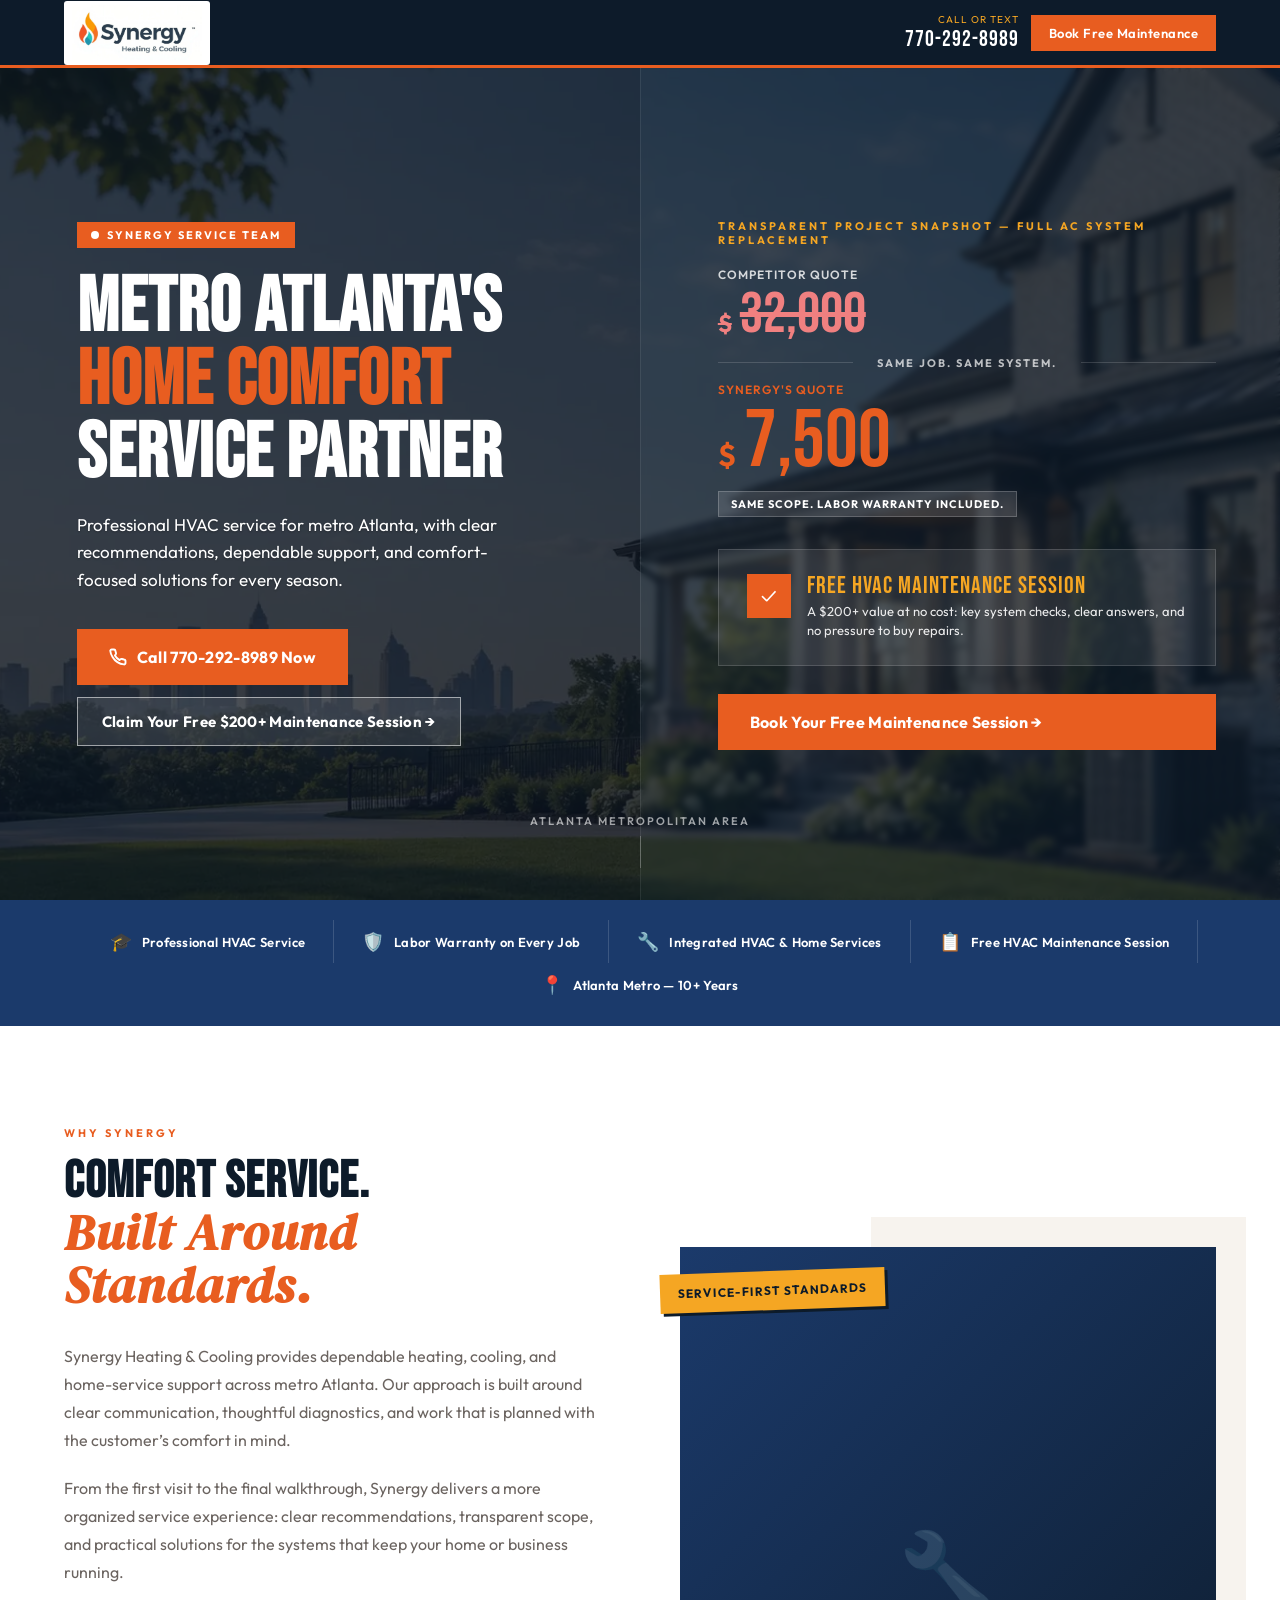
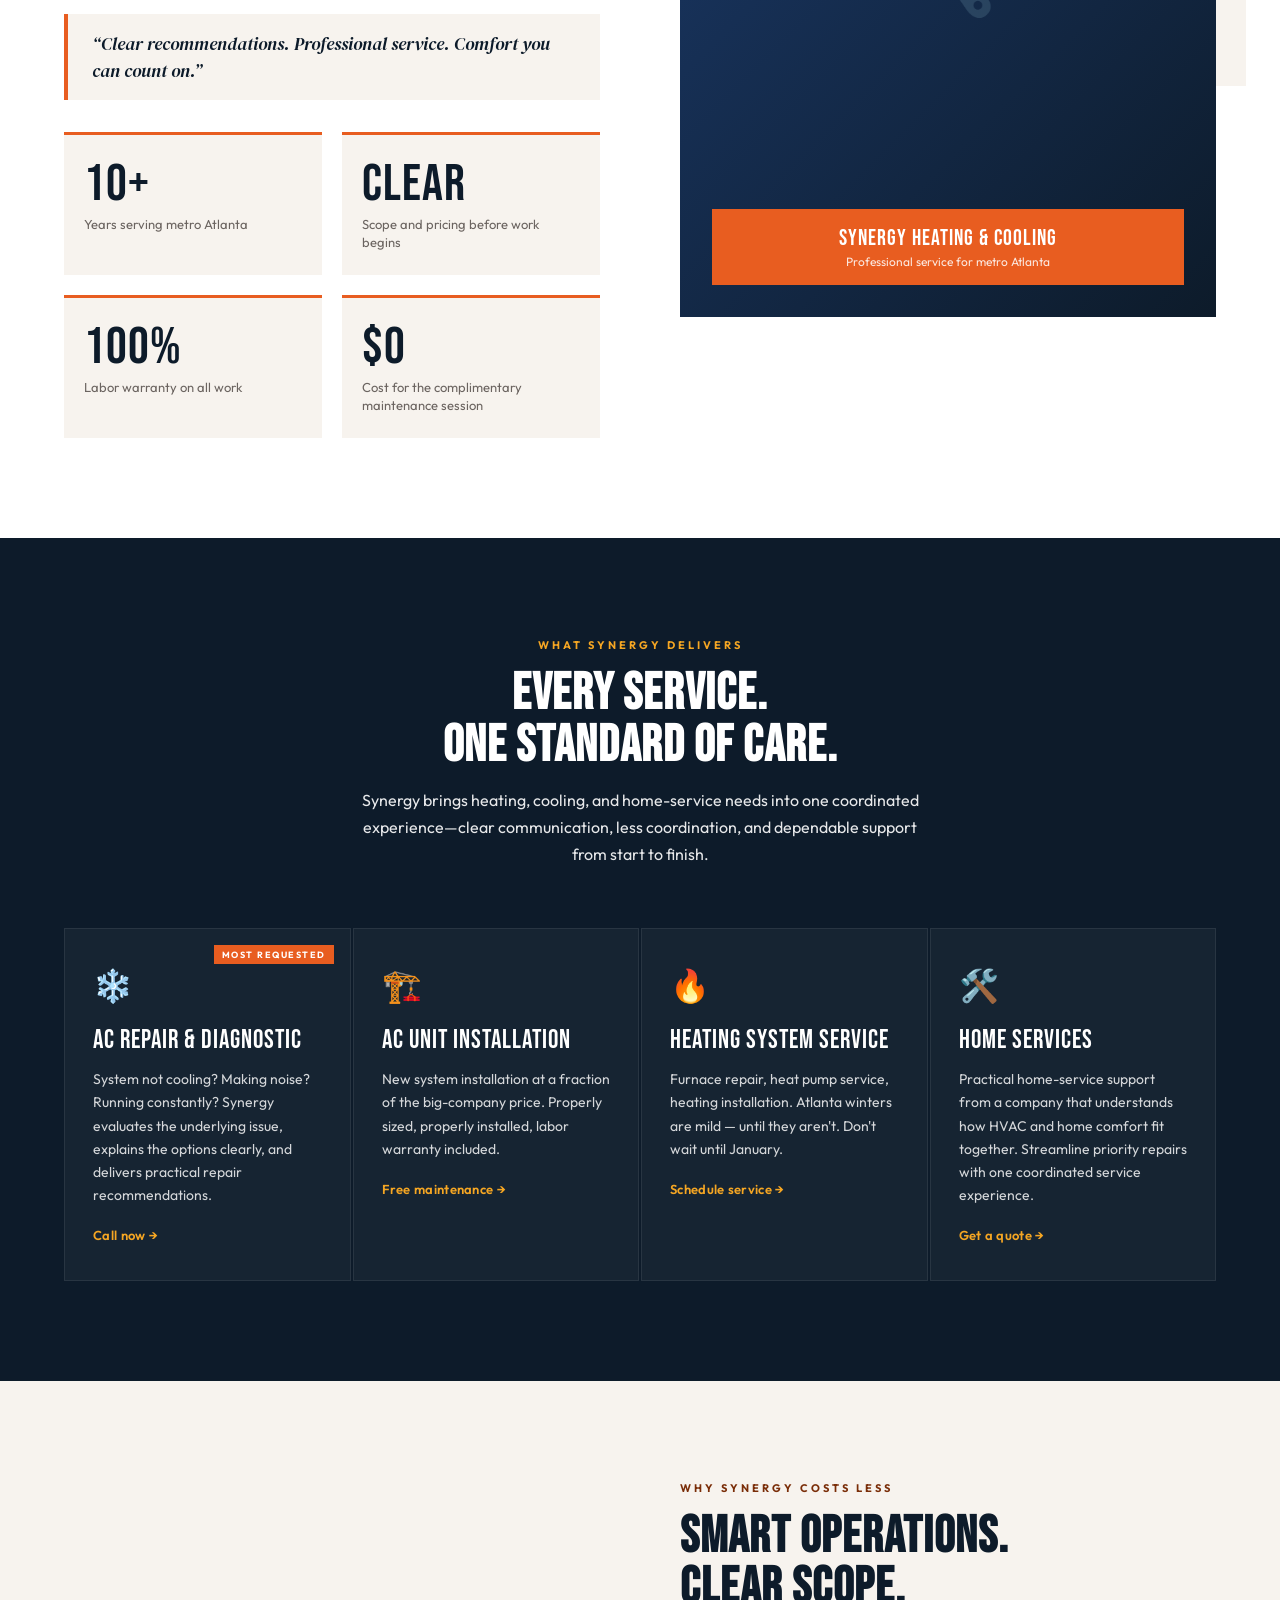
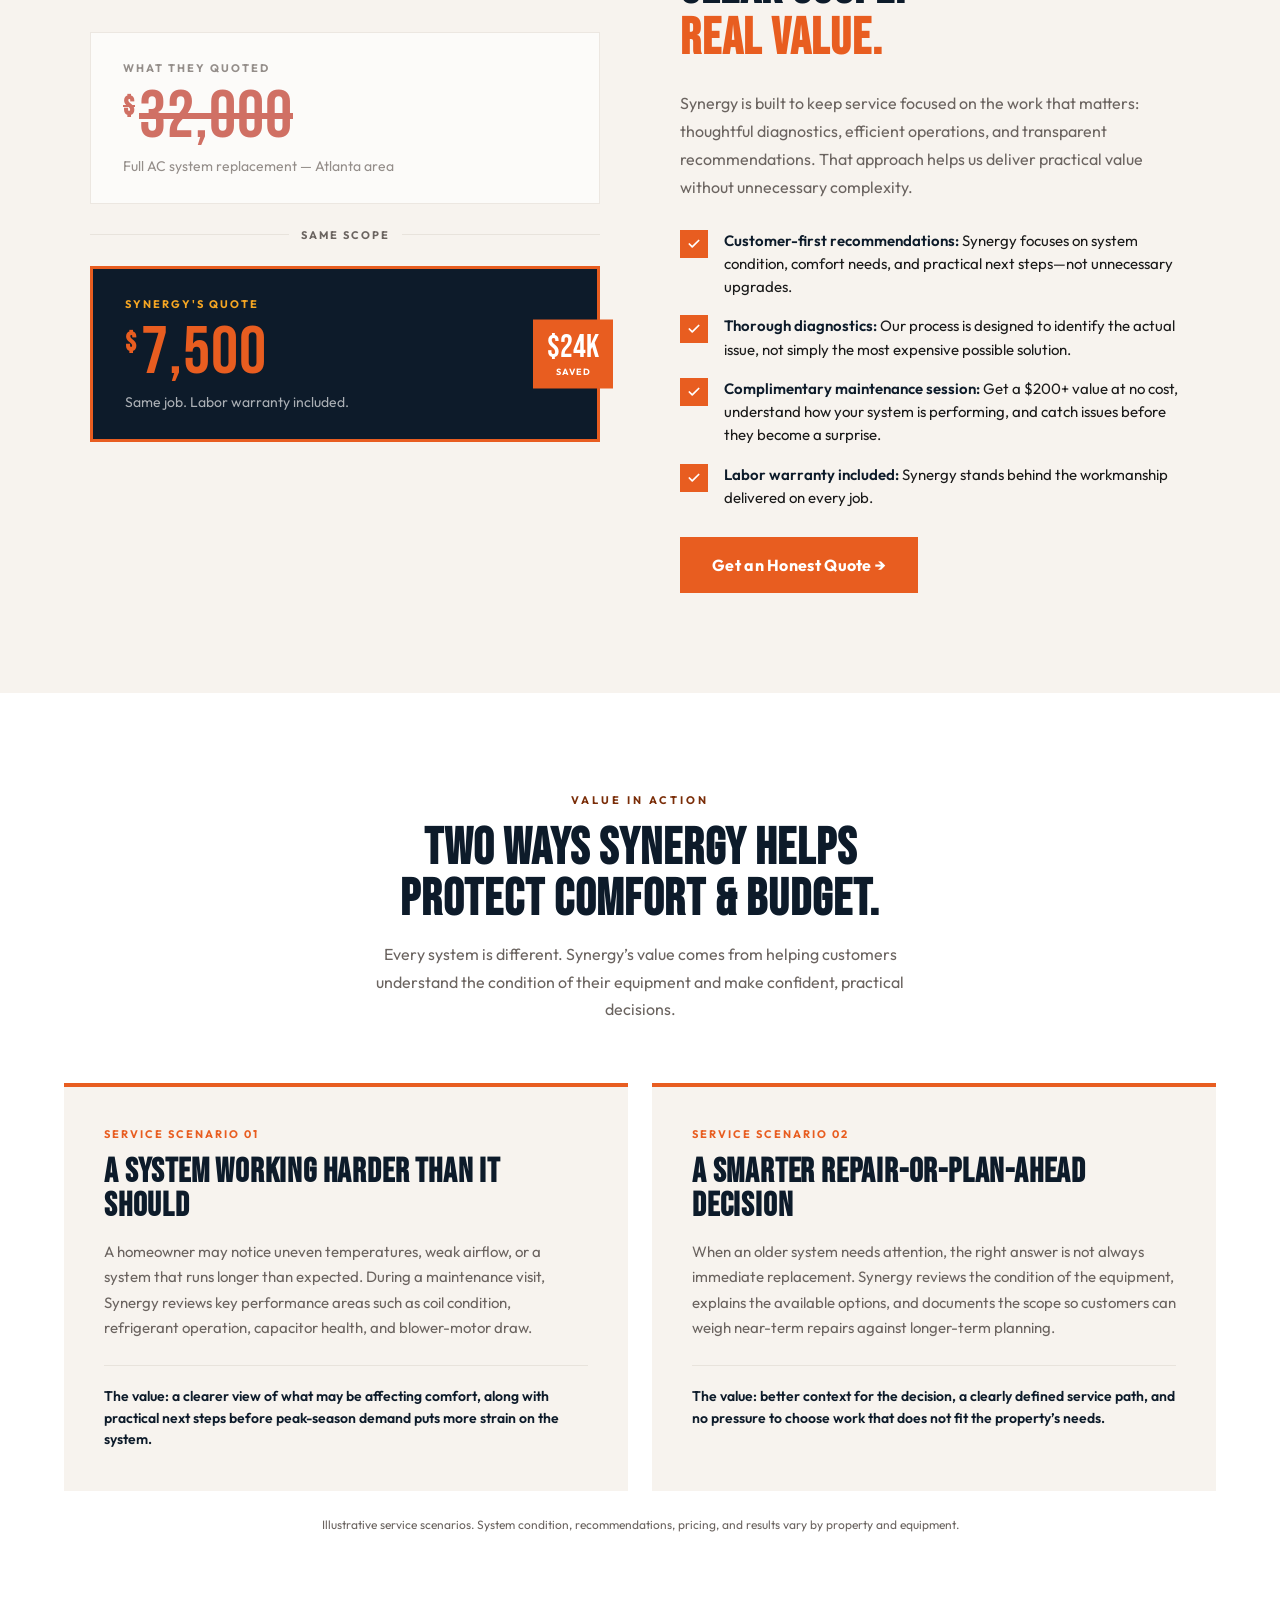
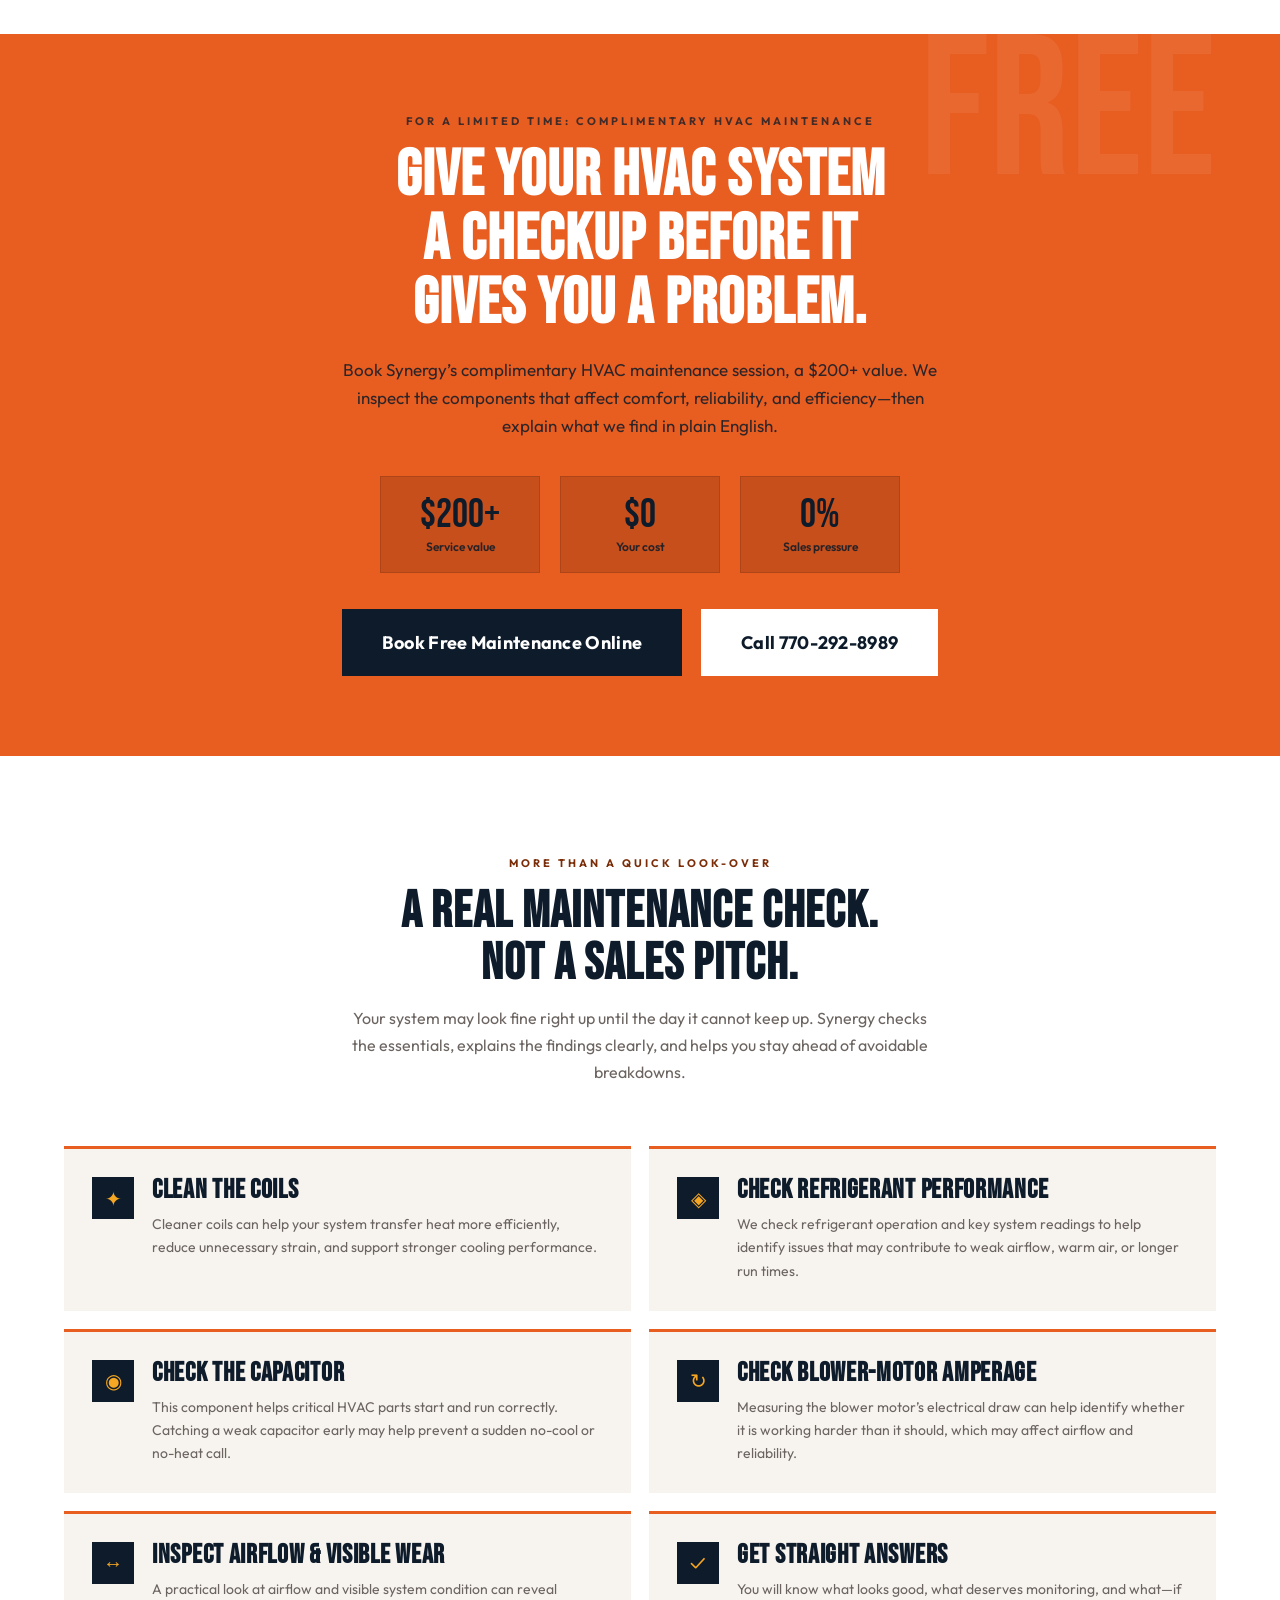
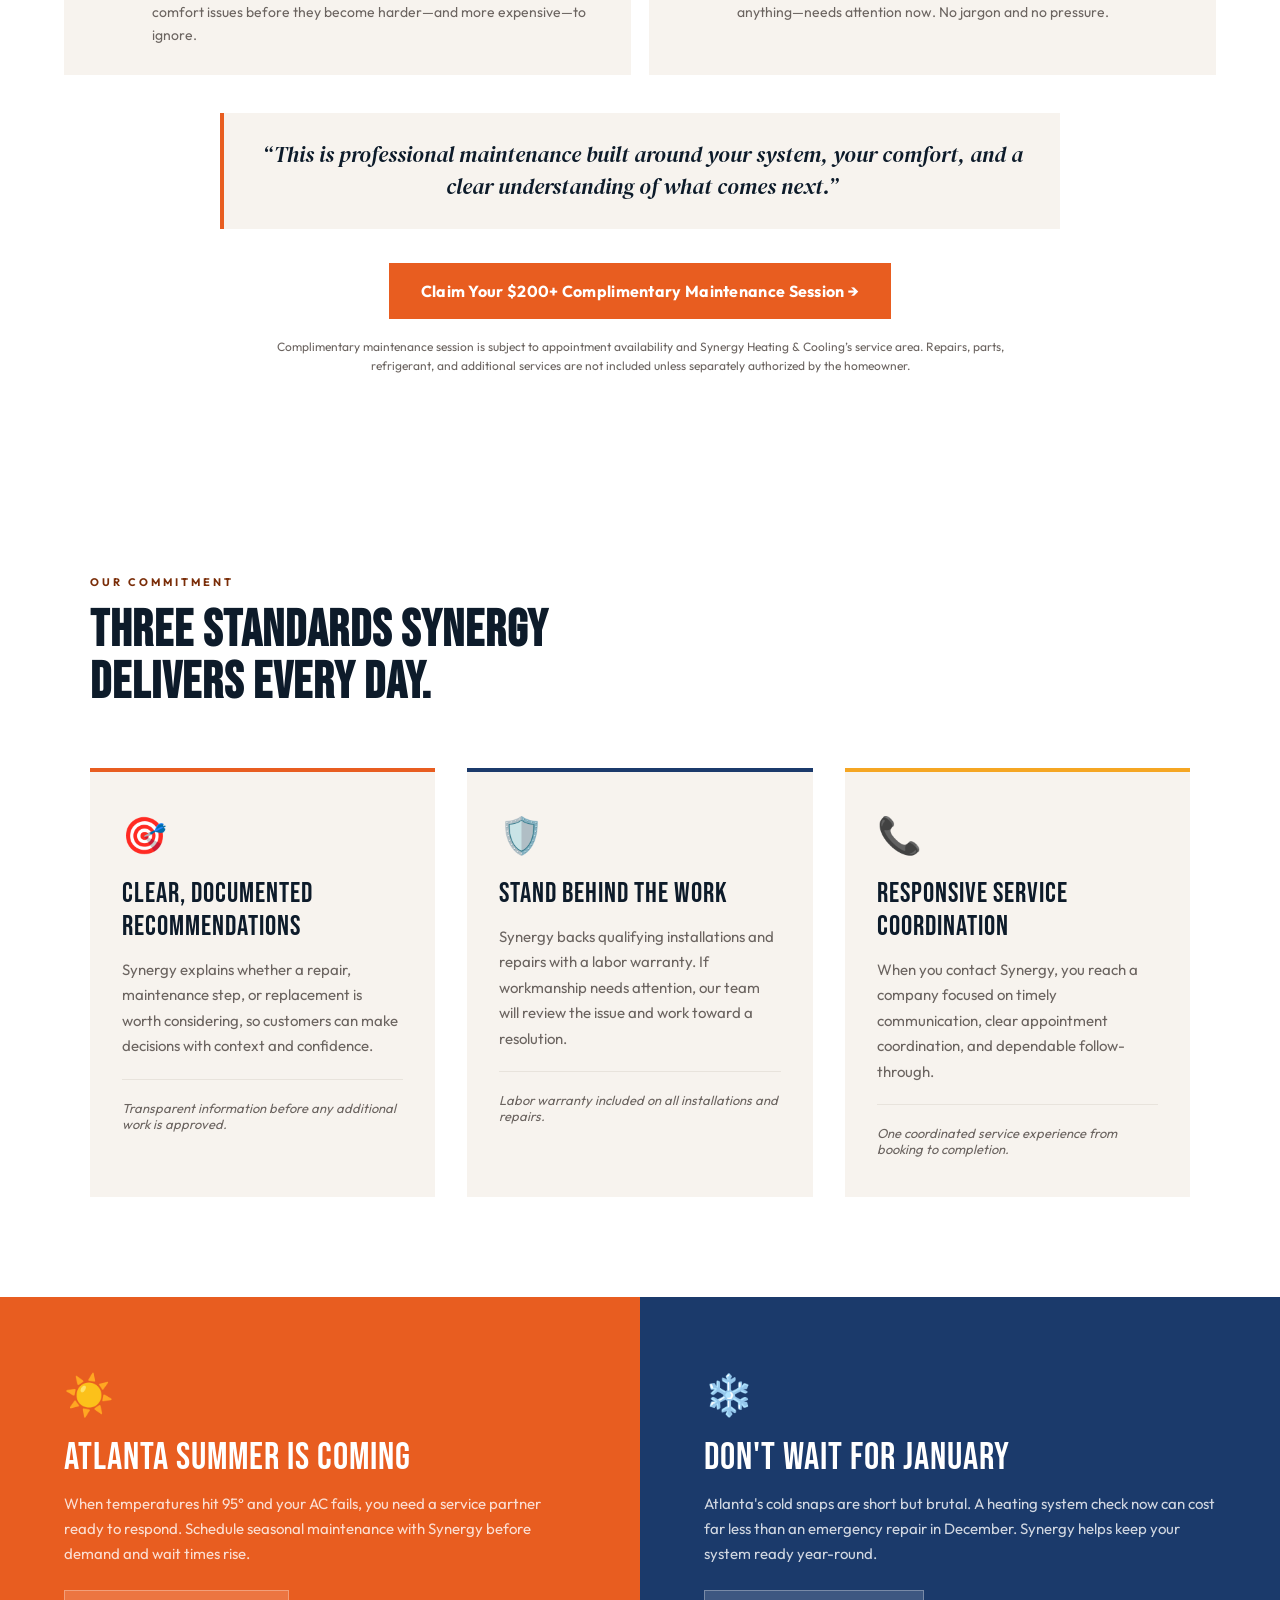
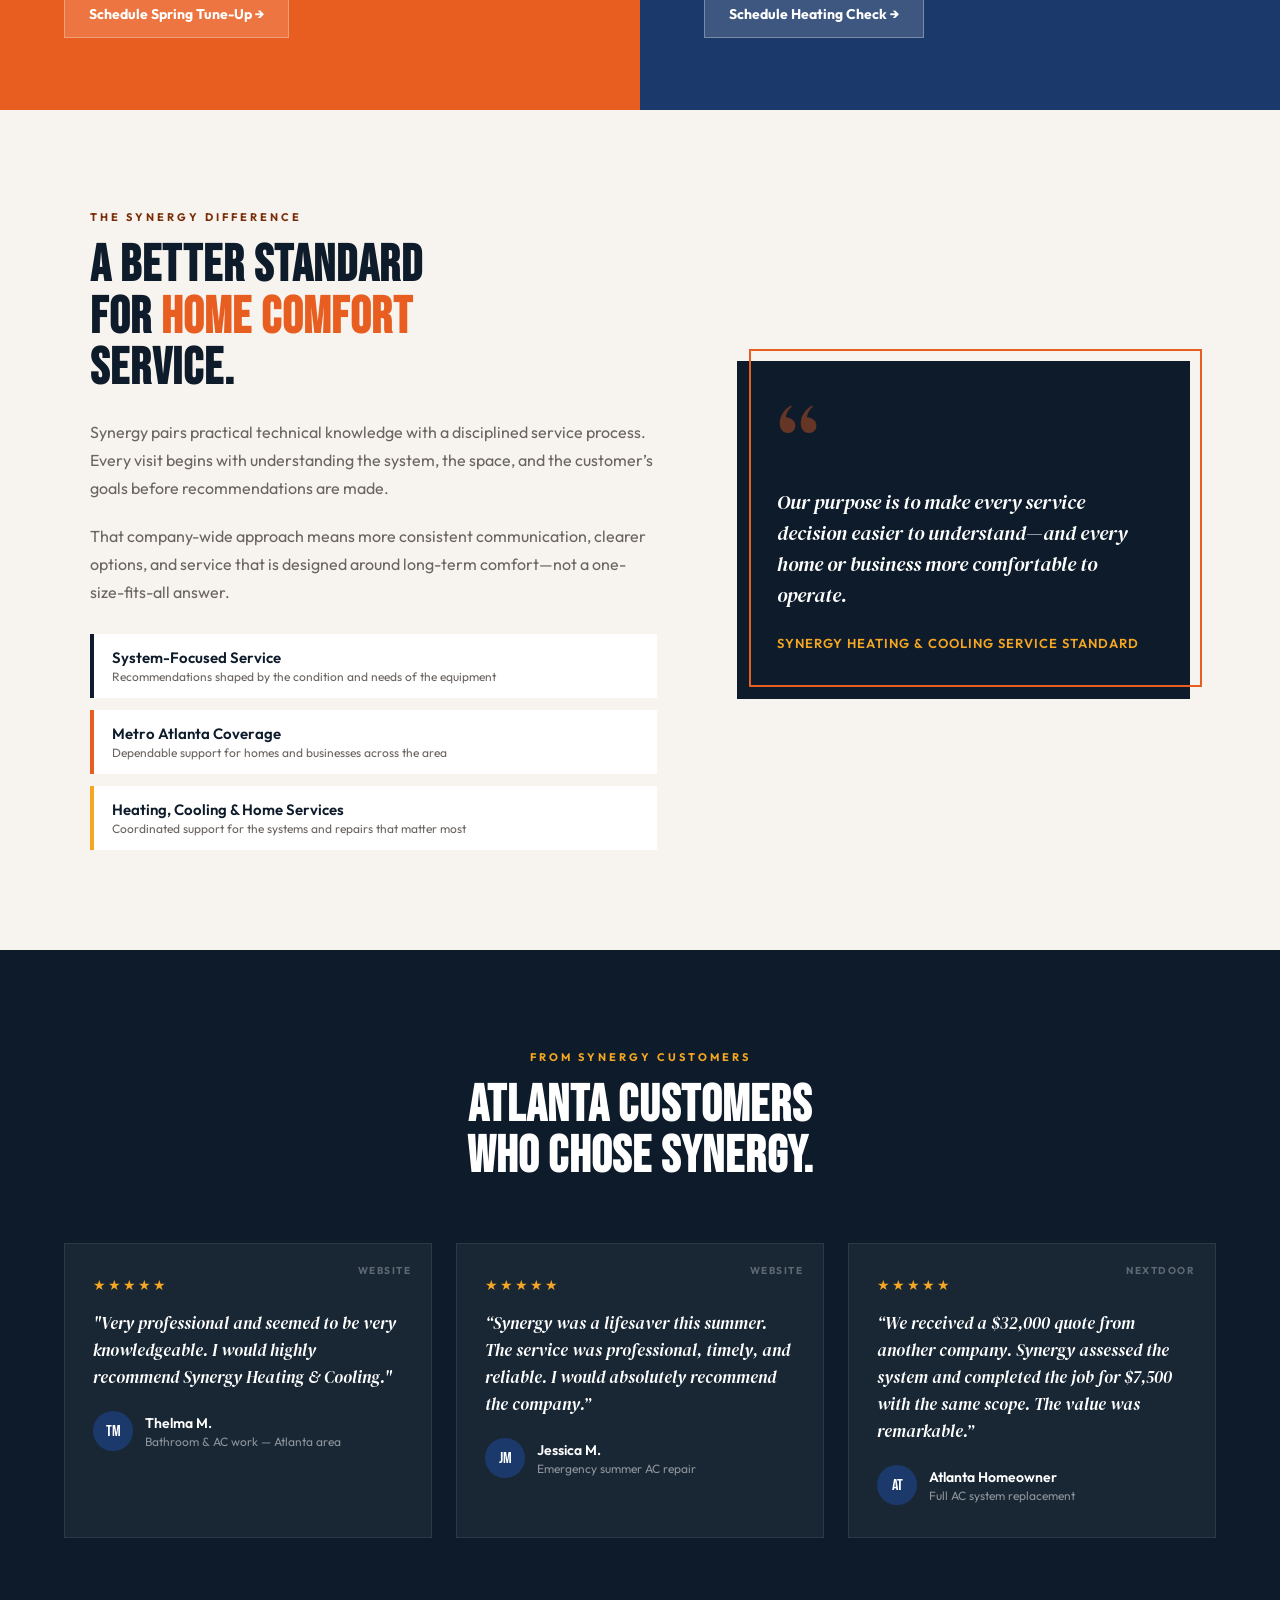
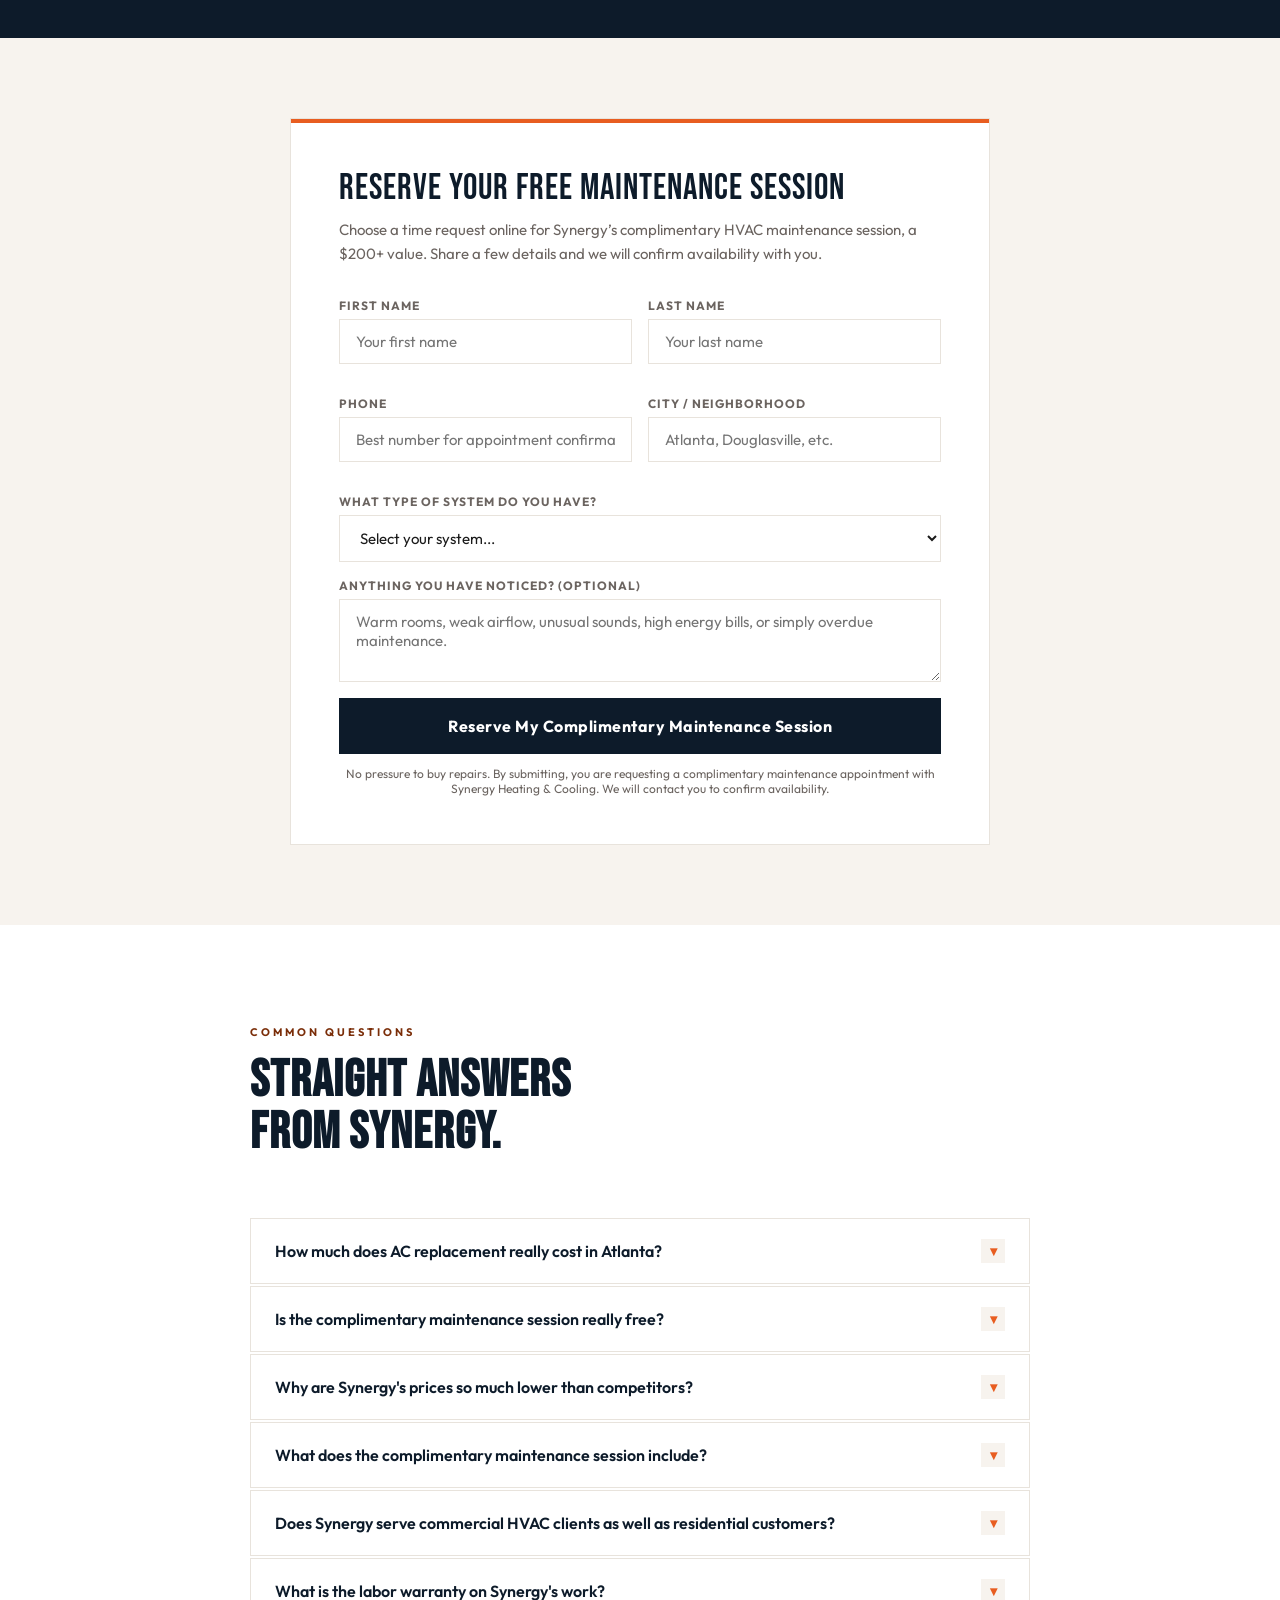
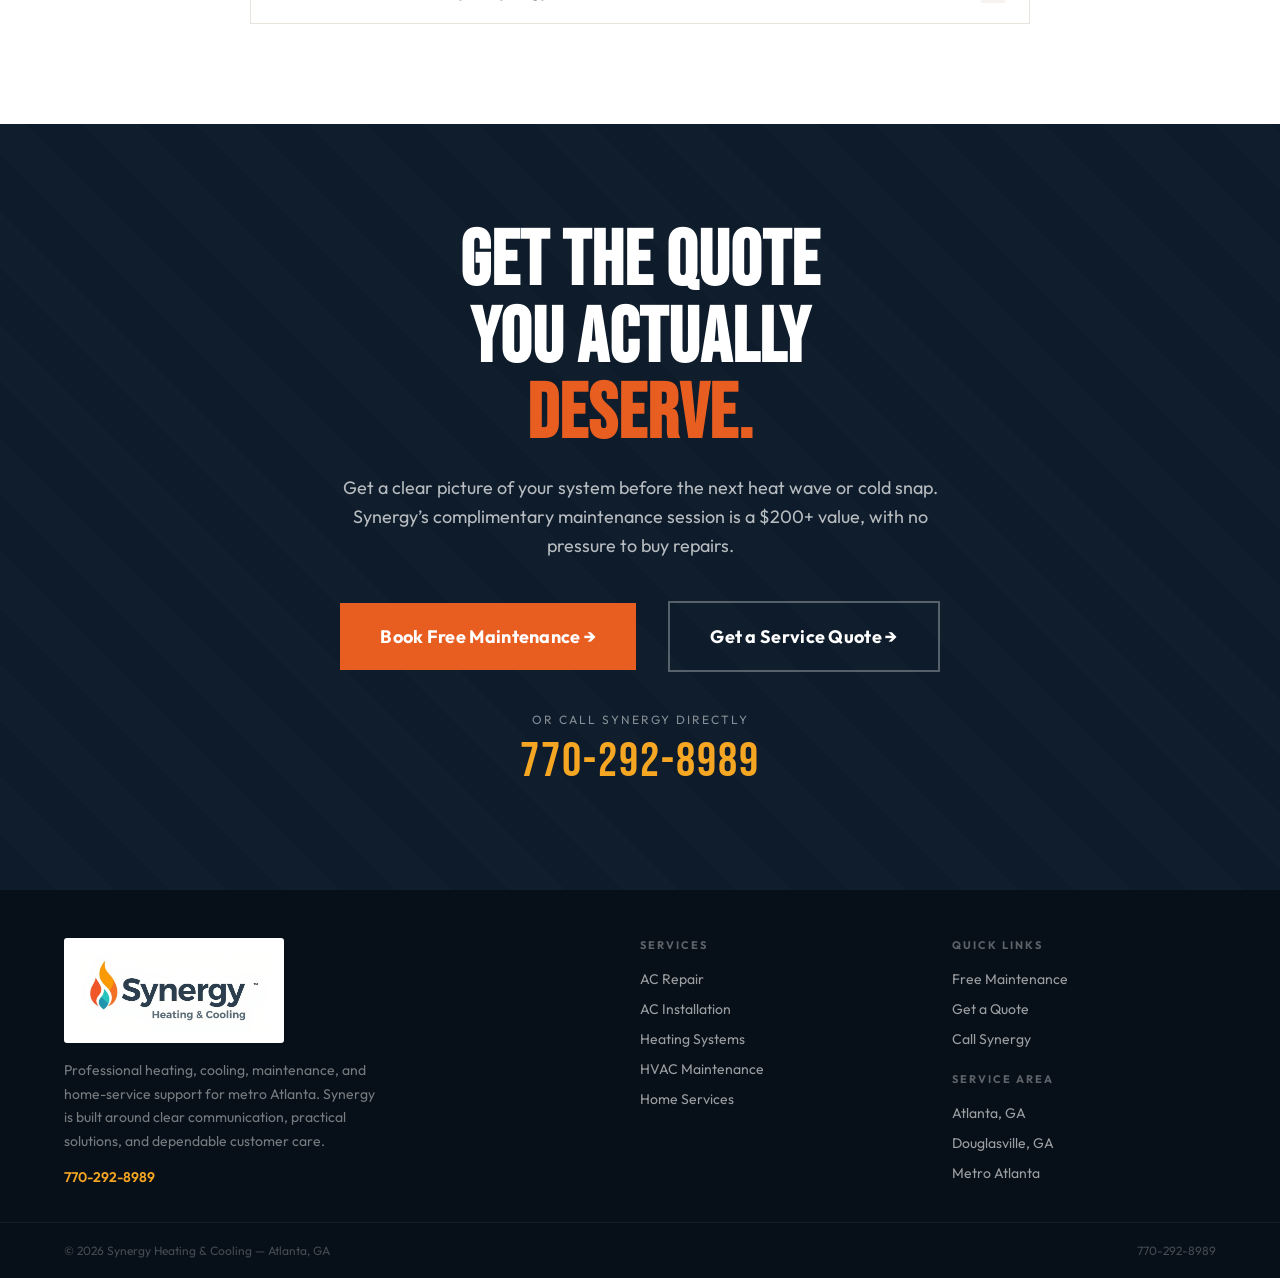
==== commit 2a927ec1: "Add Synergy value scenarios and site hardening" ====
--- a/index.html
+++ b/index.html
@@ -8,6 +8,51 @@
 <meta name="theme-color" content="#0D1B2A">
 <meta name="application-name" content="Synergy Heating &amp; Cooling">
 <meta property="og:site_name" content="Synergy Heating &amp; Cooling">
+<link rel="canonical" href="https://kenwest00.github.io/tonys-hvac-website/">
+<meta property="og:title" content="Synergy Heating &amp; Cooling | Complimentary HVAC Maintenance Session">
+<meta property="og:description" content="Book Synergy Heating &amp; Cooling’s complimentary HVAC maintenance session—a $200+ value. Get cleaner coils, key component checks, and straightforward answers.">
+<meta property="og:image" content="https://kenwest00.github.io/tonys-hvac-website/hero.png">
+<meta property="og:url" content="https://kenwest00.github.io/tonys-hvac-website/">
+<meta property="og:type" content="website">
+<meta name="twitter:card" content="summary_large_image">
+<meta name="twitter:title" content="Synergy Heating &amp; Cooling | Complimentary HVAC Maintenance Session">
+<meta name="twitter:description" content="Book Synergy Heating &amp; Cooling’s complimentary HVAC maintenance session—a $200+ value.">
+<meta name="twitter:image" content="https://kenwest00.github.io/tonys-hvac-website/hero.png">
+<link rel="icon" type="image/png" sizes="32x32" href="favicon-32.png">
+<link rel="apple-touch-icon" sizes="180x180" href="apple-touch-icon.png">
+<script type="application/ld+json">
+{
+  "@context": "https://schema.org",
+  "@graph": [
+    {
+      "@type": "HVACBusiness",
+      "@id": "https://kenwest00.github.io/tonys-hvac-website/#business",
+      "name": "Synergy Heating & Cooling",
+      "url": "https://kenwest00.github.io/tonys-hvac-website/",
+      "telephone": "+1-770-292-8989",
+      "priceRange": "$$",
+      "areaServed": ["Atlanta, GA", "Douglasville, GA", "Metro Atlanta"],
+      "review": [
+        {"@type":"Review","author":{"@type":"Person","name":"Thelma M."},"reviewRating":{"@type":"Rating","ratingValue":"5","bestRating":"5"},"reviewBody":"Very professional and seemed to be very knowledgeable. I would highly recommend Synergy Heating & Cooling."},
+        {"@type":"Review","author":{"@type":"Person","name":"Jessica M."},"reviewRating":{"@type":"Rating","ratingValue":"5","bestRating":"5"},"reviewBody":"Synergy was a lifesaver this summer. The service was professional, timely, and reliable. I would absolutely recommend the company."},
+        {"@type":"Review","author":{"@type":"Person","name":"Atlanta Homeowner"},"reviewRating":{"@type":"Rating","ratingValue":"5","bestRating":"5"},"reviewBody":"We received a $32,000 quote from another company. Synergy assessed the system and completed the job for $7,500 with the same scope. The value was remarkable."}
+      ]
+    },
+    {
+      "@type": "FAQPage",
+      "@id": "https://kenwest00.github.io/tonys-hvac-website/#faq",
+      "mainEntity": [
+        {"@type":"Question","name":"How much does AC replacement really cost in Atlanta?","acceptedAnswer":{"@type":"Answer","text":"Full AC system replacement costs vary based on system size, efficiency rating, installation complexity, and the condition of the existing equipment. Synergy reviews the condition of your system, explains the options available, and provides a clearly scoped recommendation for your property."}},
+        {"@type":"Question","name":"Is the complimentary maintenance session really free?","acceptedAnswer":{"@type":"Answer","text":"Yes. Synergy’s maintenance session is complimentary, with a stated value of $200+. There is no charge for the scheduled maintenance check itself, and there is no obligation to approve repairs or additional services."}},
+        {"@type":"Question","name":"Why are Synergy's prices so much lower than competitors?","acceptedAnswer":{"@type":"Answer","text":"Synergy is structured around efficient operations, transparent recommendations, and a focused service process. By keeping the work centered on system needs and clear scope, we aim to deliver practical value without unnecessary complexity."}},
+        {"@type":"Question","name":"What does the complimentary maintenance session include?","acceptedAnswer":{"@type":"Answer","text":"Synergy checks the key areas that affect comfort and reliability, including coil condition, refrigerant performance, capacitor condition, blower-motor amperage, airflow, and visible wear. You will receive a plain-English explanation of what looks good, what deserves monitoring, and what—if anything—needs attention."}},
+        {"@type":"Question","name":"Does Synergy serve commercial HVAC clients as well as residential customers?","acceptedAnswer":{"@type":"Answer","text":"Synergy supports both residential homeowners and commercial clients throughout the Atlanta metro area. Contact our team at 770-292-8989 to discuss the property, system, and service needs, and we will advise on the next steps."}},
+        {"@type":"Question","name":"What is the labor warranty on Synergy's work?","acceptedAnswer":{"@type":"Answer","text":"Synergy backs qualifying installations and repairs with a labor warranty. If workmanship requires review, our team will assess the issue and work toward a resolution. Ask Synergy for the specific warranty terms that apply to your project when you book."}}
+      ]
+    }
+  ]
+}
+</script>
 <link rel="preconnect" href="https://fonts.googleapis.com">
 <link rel="preconnect" href="https://fonts.gstatic.com" crossorigin>
 <link href="https://fonts.googleapis.com/css2?family=Bebas+Neue&family=Outfit:wght@300;400;500;600;700&family=DM+Serif+Display:ital@0;1&display=swap" rel="stylesheet">
@@ -637,6 +682,65 @@
 .why-text { font-size: 15px; color: var(--text); line-height: 1.55; }
 .why-text strong { font-weight: 600; color: var(--navy); }
 
+/* ── VALUE SCENARIOS ─────────────────────────── */
+.value-examples {
+  padding: 100px 5vw;
+  background: var(--white);
+}
+.value-examples-inner {
+  max-width: 1160px;
+  margin: 0 auto;
+}
+.value-examples-grid {
+  display: grid;
+  grid-template-columns: repeat(2, 1fr);
+  gap: 24px;
+  margin-top: 48px;
+}
+.value-example-card {
+  padding: 40px;
+  background: var(--cream);
+  border-top: 4px solid var(--orange);
+}
+.value-example-kicker {
+  color: var(--orange);
+  font-size: 11px;
+  font-weight: 700;
+  letter-spacing: 2px;
+  text-transform: uppercase;
+  margin-bottom: 14px;
+}
+.value-example-title {
+  color: var(--navy);
+  font-family: 'Bebas Neue', sans-serif;
+  font-size: 34px;
+  letter-spacing: 0.8px;
+  line-height: 1;
+  margin-bottom: 16px;
+}
+.value-example-body {
+  color: var(--muted);
+  font-size: 15px;
+  line-height: 1.7;
+}
+.value-example-outcome {
+  margin-top: 24px;
+  padding-top: 20px;
+  border-top: 1px solid var(--warm-gray);
+  color: var(--navy);
+  font-size: 14px;
+  font-weight: 600;
+  line-height: 1.55;
+}
+.value-examples-note {
+  max-width: 780px;
+  margin: 24px auto 0;
+  color: var(--muted);
+  font-size: 12px;
+  line-height: 1.6;
+  text-align: center;
+}
+
 /* ── ASSESSMENT CTA ─────────────────────────── */
 .assessment-cta {
   background: var(--orange);
@@ -1194,6 +1298,17 @@
   font-size: 12px; color: var(--muted); text-align: center;
   margin-top: 12px;
 }
+.form-status {
+  display: none;
+  margin-top: 16px;
+  padding: 12px 14px;
+  font-size: 13px;
+  line-height: 1.5;
+  text-align: center;
+}
+.form-status.is-visible { display: block; }
+.form-status.success { background: #e8f7ef; color: #12613e; border: 1px solid #7dc69b; }
+.form-status.error { background: #fff0ec; color: #952e15; border: 1px solid #e9a08d; }
 
 /* ── SEASONAL BAND ──────────────────────────── */
 .seasonal {
@@ -1223,12 +1338,15 @@
 }
 .seasonal-btn:hover { background: rgba(255,255,255,0.25); }
 
+/* ── MOBILE CONVERSION BAR ───────────────────── */
+.mobile-call-bar { display: none; }
+
 /* ── RESPONSIVE ─────────────────────────────── */
 @media (max-width: 900px) {
   .hero { grid-template-columns: 1fr; background-position: right center; }
   .hero-left::after { display: none; }
   .about, .savings-inner, .standards-inner { grid-template-columns: 1fr; gap: 40px; }
-  .maintenance-details-grid { grid-template-columns: 1fr; }
+  .maintenance-details-grid, .value-examples-grid { grid-template-columns: 1fr; }
   .services-grid { grid-template-columns: 1fr 1fr; }
   .pillars { grid-template-columns: 1fr; }
   .testimonials-grid { grid-template-columns: 1fr; }
@@ -1241,6 +1359,34 @@
   .hero-right { padding: 60px 6vw; }
 }
 
+@media (max-width: 767px) {
+  body { padding-bottom: 68px; }
+  .mobile-call-bar {
+    position: fixed;
+    left: 0;
+    right: 0;
+    bottom: 0;
+    z-index: 150;
+    display: grid;
+    grid-template-columns: 1fr 1fr;
+    min-height: 64px;
+    box-shadow: 0 -8px 22px rgba(7, 15, 24, 0.22);
+  }
+  .mobile-call-bar a {
+    display: flex;
+    align-items: center;
+    justify-content: center;
+    padding: 12px 10px;
+    font-size: 13px;
+    font-weight: 700;
+    text-align: center;
+    text-decoration: none;
+  }
+  .mobile-call-primary { background: var(--orange); color: var(--white); }
+  .mobile-call-secondary { background: var(--navy); color: var(--white); }
+  .footer-bottom { padding-bottom: 84px; }
+}
+
 @media (max-width: 600px) {
   .services-grid { grid-template-columns: 1fr; }
   .nav-logo-image { height: 52px; max-width: 150px; padding: 3px 6px; }
@@ -1256,7 +1402,10 @@
 <!-- ── NAV ──────────────────────────────────── -->
 <nav>
   <a class="nav-logo" href="#top" aria-label="Synergy Heating and Cooling home">
-    <img class="nav-logo-image" src="synergy-heating-cooling-logo.png" alt="Synergy Heating &amp; Cooling">
+    <picture>
+      <source srcset="synergy-heating-cooling-logo.webp" type="image/webp">
+      <img class="nav-logo-image" src="synergy-heating-cooling-logo.png" alt="Synergy Heating &amp; Cooling" width="1485" height="642">
+    </picture>
   </a>
   <div class="nav-right">
     <a href="tel:7702928989" class="nav-call">
@@ -1270,26 +1419,21 @@
 <!-- ── HERO ─────────────────────────────────── -->
 <section class="hero">
 
-  <!-- Hero image as a proper img element for SEO + accessibility + LCP -->
-  <img
-    src="hero.png"
-    alt="Beautiful Atlanta-area home with an AC unit installed outside, lush green landscaping, and the Atlanta metropolitan skyline visible in the background at golden hour"
-    title="Synergy Heating &amp; Cooling — Serving Atlanta Metro Area Homes | 770-292-8989"
-    width="1672"
-    height="941"
-    loading="eager"
-    fetchpriority="high"
-    decoding="sync"
-    style="
-      position: absolute;
-      inset: 0;
-      width: 100%;
-      height: 100%;
-      object-fit: cover;
-      object-position: center 40%;
-      z-index: 0;
-    "
-  >
+  <!-- Hero image with optimized WebP delivery and PNG fallback -->
+  <picture style="position:absolute;inset:0;z-index:0;">
+    <source srcset="hero.webp" type="image/webp">
+    <img
+      src="hero.png"
+      alt="Beautiful Atlanta-area home with an AC unit installed outside, lush green landscaping, and the Atlanta metropolitan skyline visible in the background at golden hour"
+      title="Synergy Heating &amp; Cooling — Serving Atlanta Metro Area Homes | 770-292-8989"
+      width="1672"
+      height="941"
+      loading="eager"
+      fetchpriority="high"
+      decoding="async"
+      style="width:100%;height:100%;object-fit:cover;object-position:center 40%;"
+    >
+  </picture>
   <!-- Left: Emergency track -->
   <div class="hero-left">
     <div class="hero-emergency-badge">
@@ -1546,6 +1690,32 @@
   </div>
 </section>
 
+<!-- ── VALUE SCENARIOS ───────────────────────── -->
+<section class="value-examples" aria-labelledby="value-examples-heading">
+  <div class="value-examples-inner">
+    <div class="section-header">
+      <p class="section-label dark">Value in Action</p>
+      <h2 class="section-headline dark" id="value-examples-heading">Two Ways Synergy Helps<br>Protect Comfort &amp; Budget.</h2>
+      <p class="section-sub dark">Every system is different. Synergy’s value comes from helping customers understand the condition of their equipment and make confident, practical decisions.</p>
+    </div>
+    <div class="value-examples-grid">
+      <article class="value-example-card reveal">
+        <p class="value-example-kicker">Service Scenario 01</p>
+        <h3 class="value-example-title">A System Working Harder Than It Should</h3>
+        <p class="value-example-body">A homeowner may notice uneven temperatures, weak airflow, or a system that runs longer than expected. During a maintenance visit, Synergy reviews key performance areas such as coil condition, refrigerant operation, capacitor health, and blower-motor draw.</p>
+        <p class="value-example-outcome">The value: a clearer view of what may be affecting comfort, along with practical next steps before peak-season demand puts more strain on the system.</p>
+      </article>
+      <article class="value-example-card reveal reveal-delay-1">
+        <p class="value-example-kicker">Service Scenario 02</p>
+        <h3 class="value-example-title">A Smarter Repair-or-Plan-Ahead Decision</h3>
+        <p class="value-example-body">When an older system needs attention, the right answer is not always immediate replacement. Synergy reviews the condition of the equipment, explains the available options, and documents the scope so customers can weigh near-term repairs against longer-term planning.</p>
+        <p class="value-example-outcome">The value: better context for the decision, a clearly defined service path, and no pressure to choose work that does not fit the property’s needs.</p>
+      </article>
+    </div>
+    <p class="value-examples-note">Illustrative service scenarios. System condition, recommendations, pricing, and results vary by property and equipment.</p>
+  </div>
+</section>
+
 <!-- ── ASSESSMENT CTA ─────────────────────────── -->
 <section class="assessment-cta" id="maintenance">
   <div class="assess-label">For a Limited Time: Complimentary HVAC Maintenance</div>
@@ -1771,7 +1941,8 @@
   <div class="form-inner reveal">
     <div class="form-headline">Reserve Your Free Maintenance Session</div>
     <p class="form-sub">Choose a time request online for Synergy’s complimentary HVAC maintenance session, a $200+ value. Share a few details and we will confirm availability with you.</p>
-    <form id="maintenance-booking-form" action="#" method="post">
+    <form id="maintenance-booking-form" action="#" method="post" data-formspree-endpoint="">
+      <input type="hidden" name="_subject" value="New Synergy HVAC Maintenance Request">
       <div class="form-row">
         <div class="form-field">
           <label for="first-name">First Name</label>
@@ -1809,6 +1980,7 @@
       </div>
       <button class="form-submit" type="submit">Reserve My Complimentary Maintenance Session</button>
       <p class="form-note">No pressure to buy repairs. By submitting, you are requesting a complimentary maintenance appointment with Synergy Heating &amp; Cooling. We will contact you to confirm availability.</p>
+      <p class="form-status" id="form-status" role="status" aria-live="polite"></p>
     </form>
   </div>
 </section>
@@ -1904,7 +2076,10 @@
 <!-- ── FOOTER ─────────────────────────────────── -->
 <footer>
   <div>
-    <img class="footer-logo" src="synergy-heating-cooling-logo.png" alt="Synergy Heating &amp; Cooling">
+    <picture>
+      <source srcset="synergy-heating-cooling-logo.webp" type="image/webp">
+      <img class="footer-logo" src="synergy-heating-cooling-logo.png" alt="Synergy Heating &amp; Cooling" width="1485" height="642">
+    </picture>
     <p class="footer-body">Professional heating, cooling, maintenance, and home-service support for metro Atlanta. Synergy is built around clear communication, practical solutions, and dependable customer care.</p>
     <p class="footer-body" style="margin-top:12px;">
       <a href="tel:7702928989" style="color:var(--amber);text-decoration:none;font-weight:600;">770-292-8989</a>
@@ -1940,6 +2115,11 @@
   <span>770-292-8989</span>
 </div>
 
+<div class="mobile-call-bar" aria-label="Quick contact options">
+  <a class="mobile-call-primary" href="tel:7702928989">Call 770-292-8989</a>
+  <a class="mobile-call-secondary" href="#form">Book Free Session</a>
+</div>
+
 <script>
 // FAQ toggle
 function toggleFaq(el) {
@@ -1961,19 +2141,66 @@
 }, { threshold: 0.12 });
 reveals.forEach(r => observer.observe(r));
 
-// Maintenance booking request
+// Analytics helper. A GA4 Measurement ID must be added before events are collected.
+function trackEvent(eventName, parameters = {}) {
+  if (typeof window.gtag === 'function') {
+    window.gtag('event', eventName, parameters);
+  }
+}
+
+document.querySelectorAll('a[href="tel:7702928989"]').forEach(link => {
+  link.addEventListener('click', () => trackEvent('phone_click', { link_url: link.href }));
+});
+
+// Maintenance booking request. Add the Formspree endpoint to data-formspree-endpoint before launch.
 const maintenanceBookingForm = document.querySelector('#maintenance-booking-form');
 if (maintenanceBookingForm) {
-  maintenanceBookingForm.addEventListener('submit', function(event) {
+  const formBtn = maintenanceBookingForm.querySelector('.form-submit');
+  const formStatus = document.querySelector('#form-status');
+  const originalButtonText = formBtn.textContent;
+
+  function showFormStatus(type, message) {
+    formStatus.textContent = message;
+    formStatus.className = `form-status is-visible ${type}`;
+  }
+
+  maintenanceBookingForm.addEventListener('submit', async function(event) {
     event.preventDefault();
     if (!maintenanceBookingForm.checkValidity()) {
       maintenanceBookingForm.reportValidity();
       return;
     }
-    const formBtn = maintenanceBookingForm.querySelector('.form-submit');
-    formBtn.textContent = '✓ Request Received — Synergy Will Confirm Availability';
-    formBtn.style.background = '#1D9E75';
+
+    const endpoint = maintenanceBookingForm.dataset.formspreeEndpoint.trim();
+    if (!endpoint) {
+      showFormStatus('error', 'Online booking is being connected. Please call 770-292-8989 to reserve your maintenance session today.');
+      trackEvent('form_submit_error', { reason: 'form_endpoint_not_configured' });
+      return;
+    }
+
     formBtn.disabled = true;
+    formBtn.textContent = 'Sending Your Request…';
+    formStatus.className = 'form-status';
+
+    try {
+      const response = await fetch(endpoint, {
+        method: 'POST',
+        body: new FormData(maintenanceBookingForm),
+        headers: { 'Accept': 'application/json' }
+      });
+      if (!response.ok) throw new Error('Form submission failed');
+
+      maintenanceBookingForm.reset();
+      formBtn.textContent = '✓ Request Received — Synergy Will Confirm Availability';
+      formBtn.style.background = '#1D9E75';
+      showFormStatus('success', 'Thank you. Your maintenance request has been sent to Synergy. We will contact you to confirm availability.');
+      trackEvent('form_submit_success');
+    } catch (error) {
+      formBtn.disabled = false;
+      formBtn.textContent = originalButtonText;
+      showFormStatus('error', 'We could not send your request. Please try again or call 770-292-8989 for immediate assistance.');
+      trackEvent('form_submit_error', { reason: 'network_or_service_error' });
+    }
   });
 }
 </script>
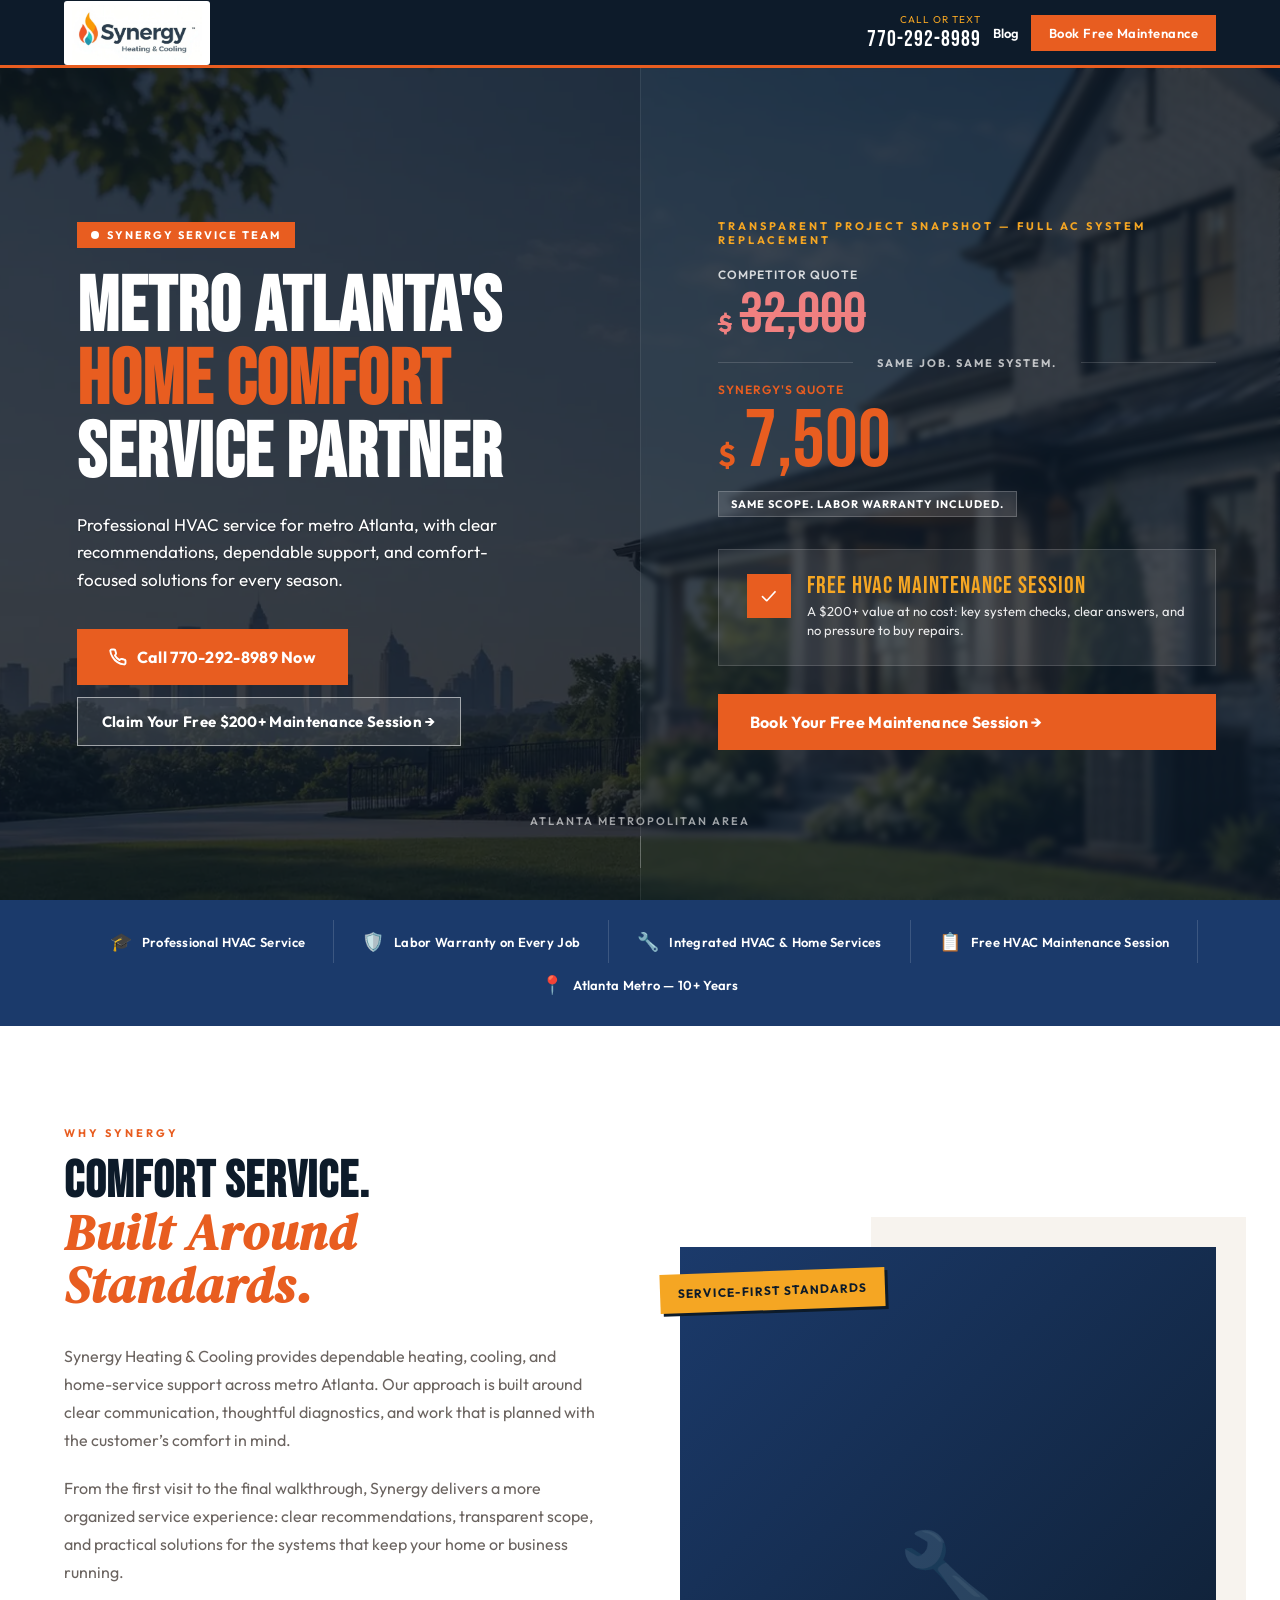
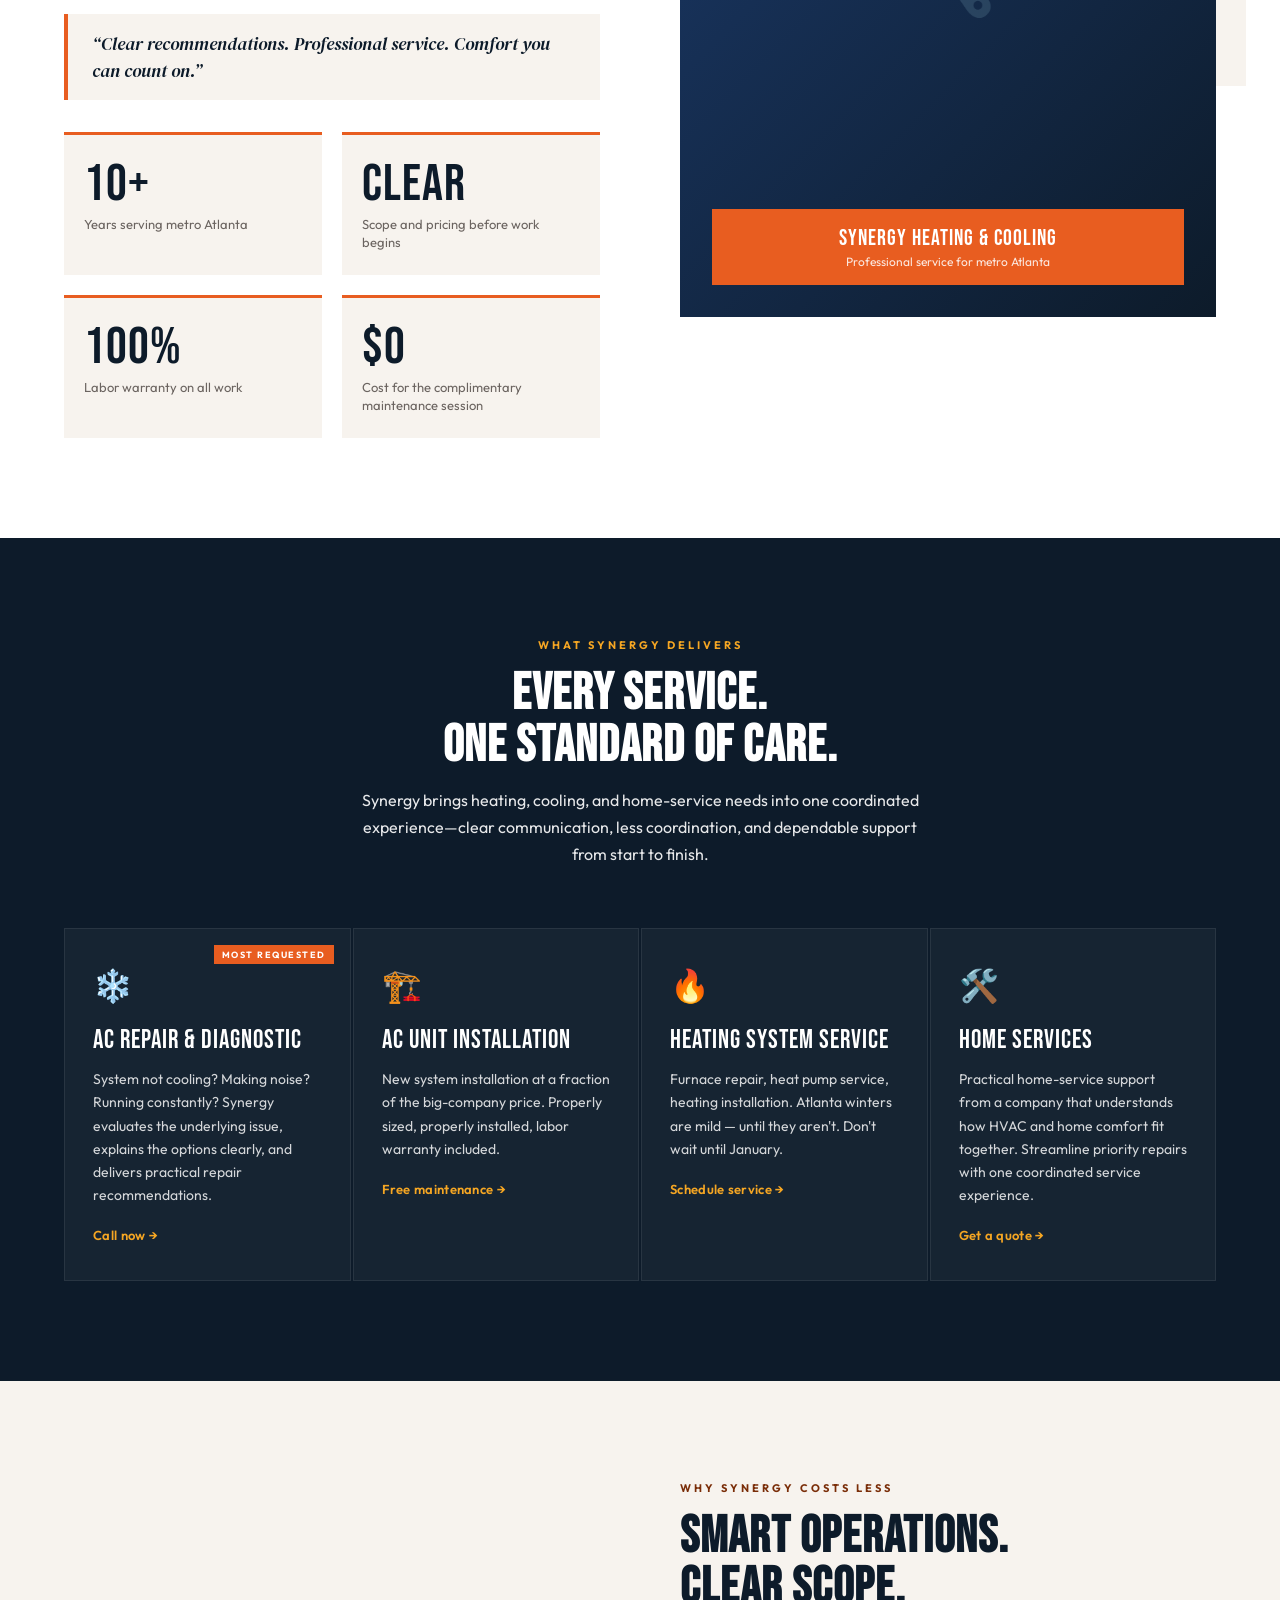
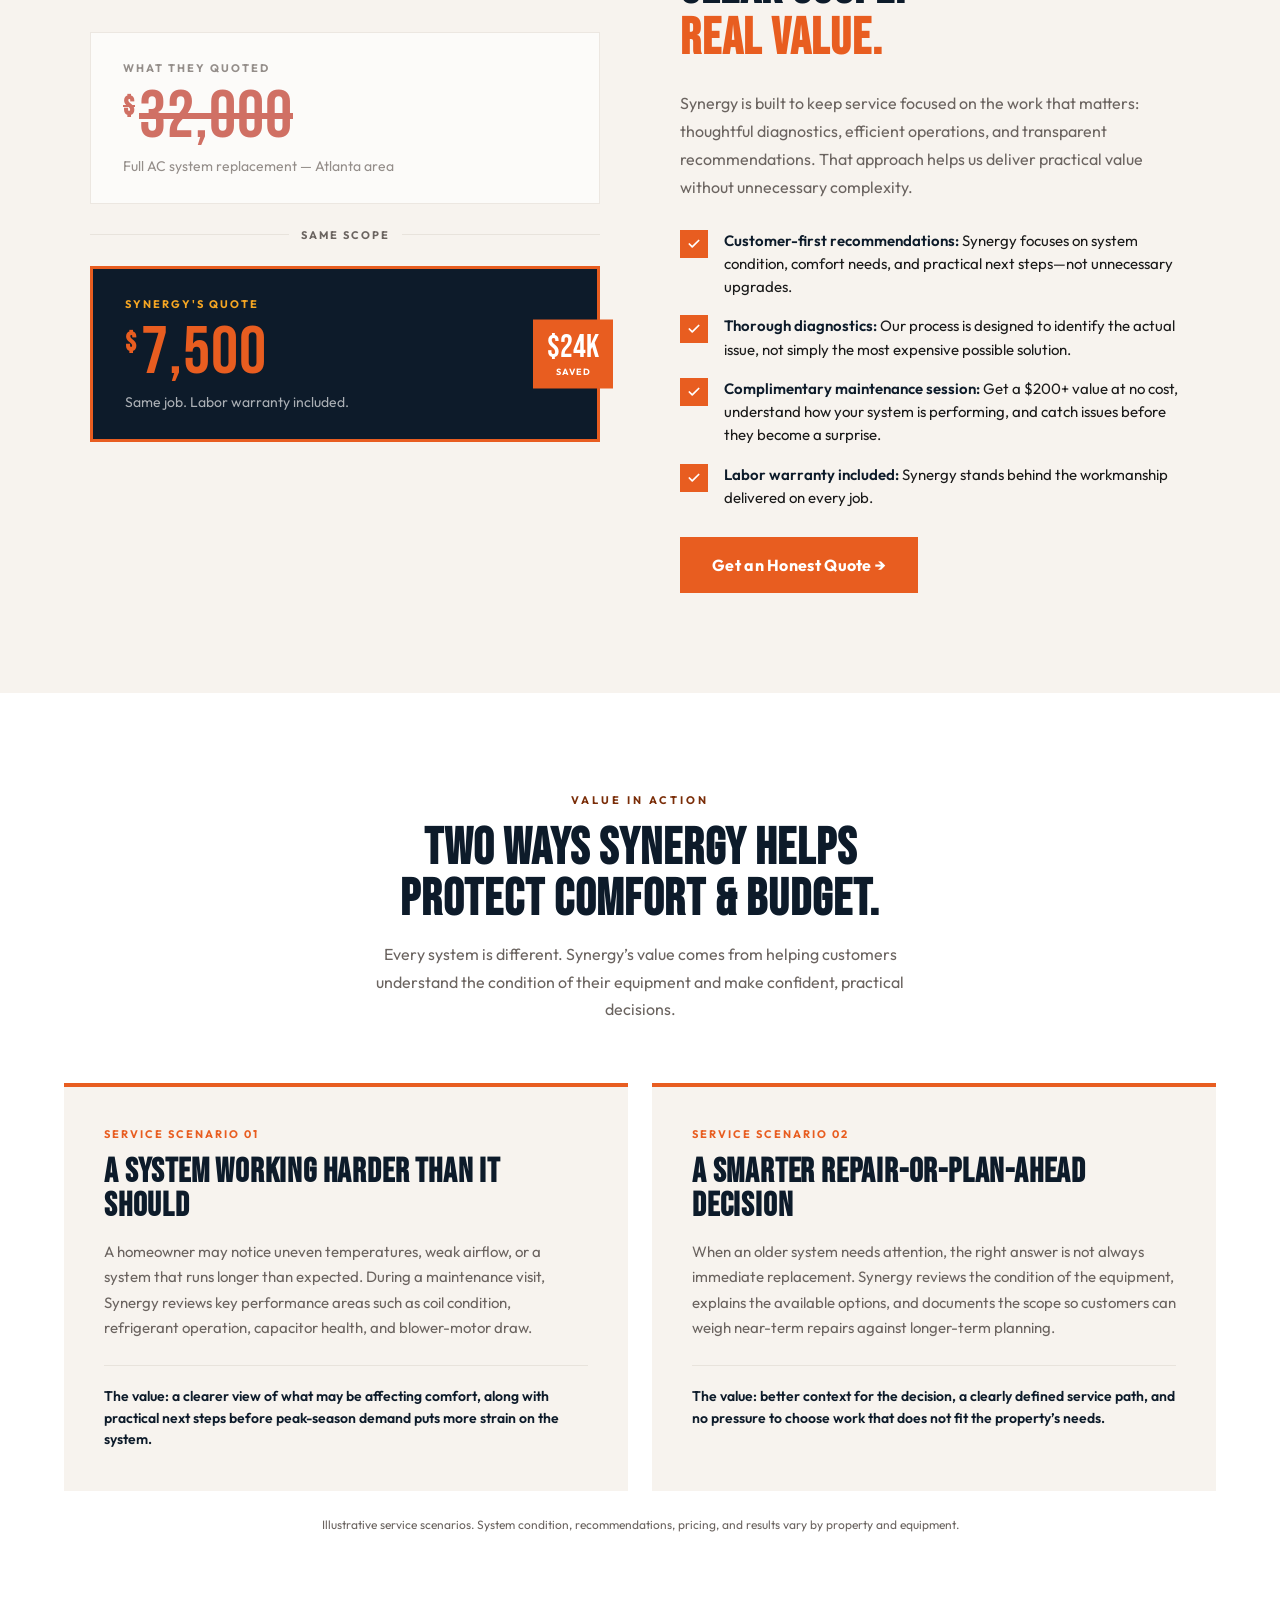
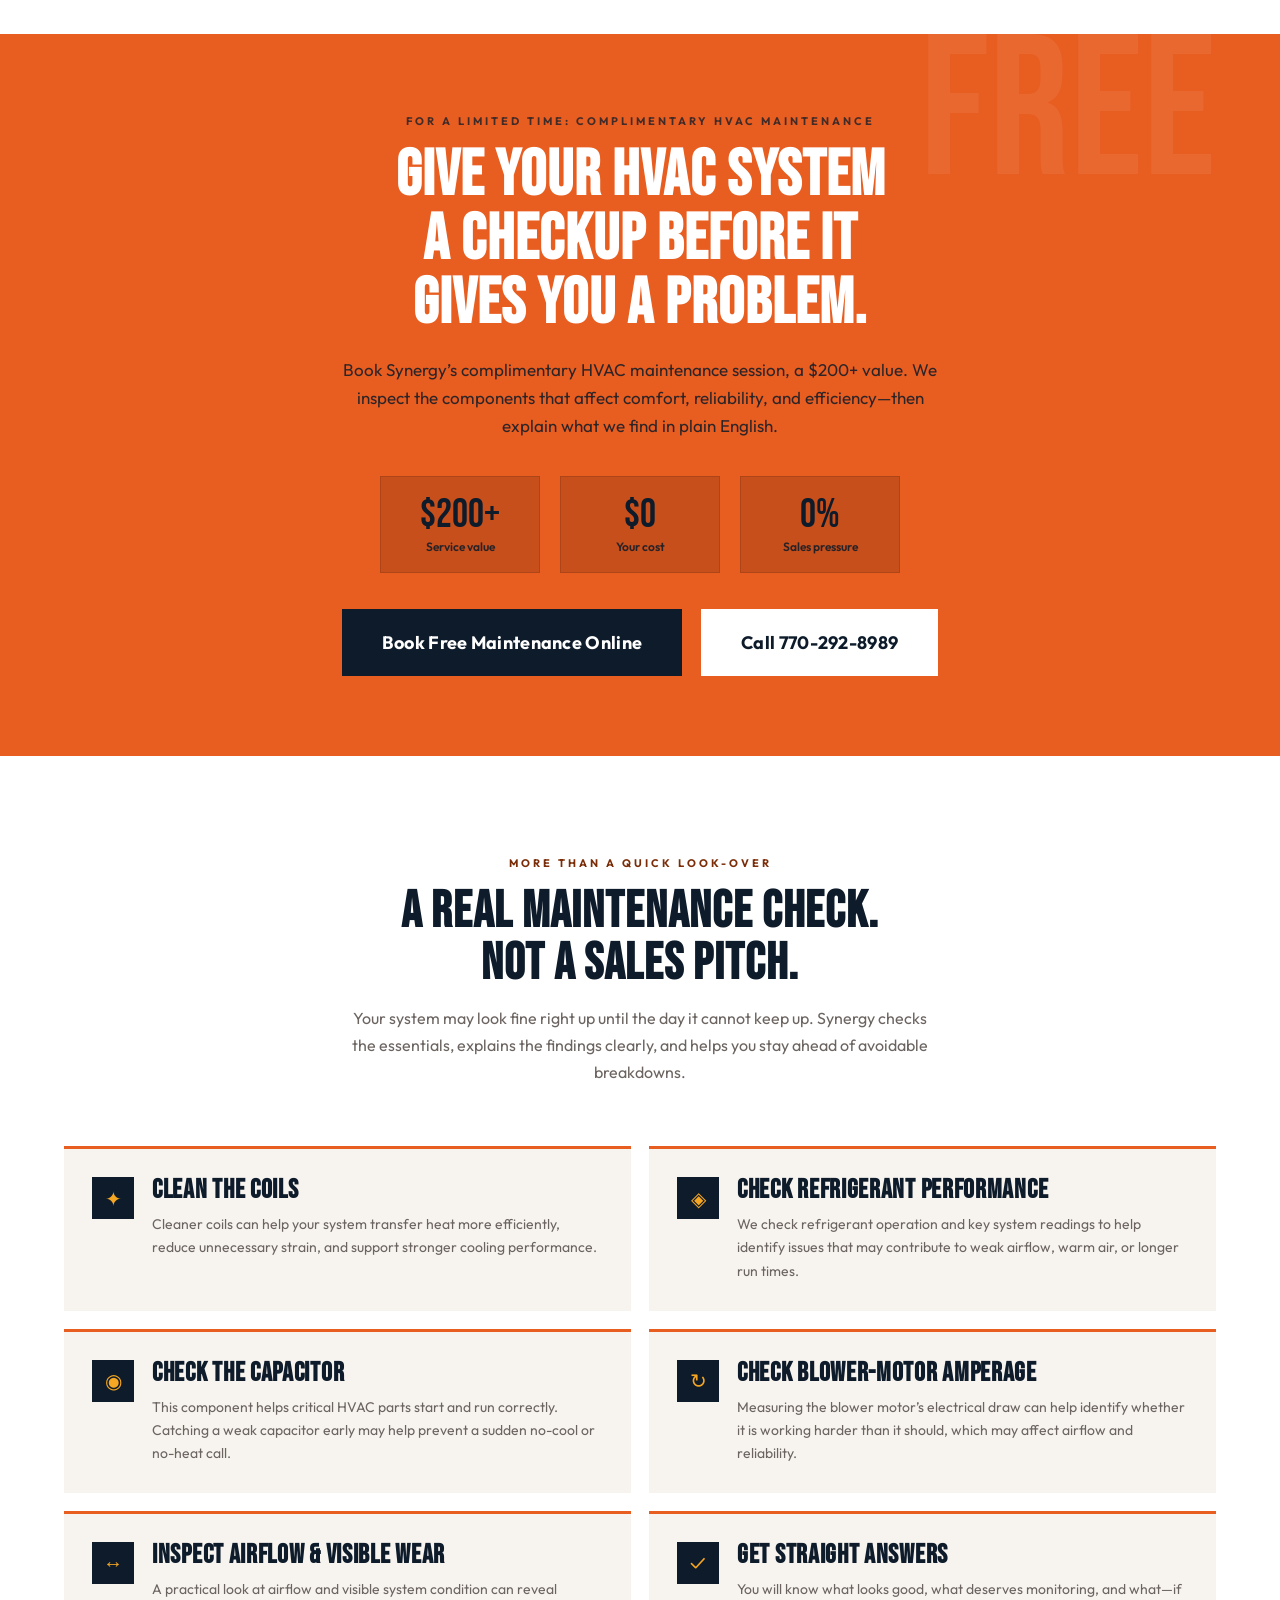
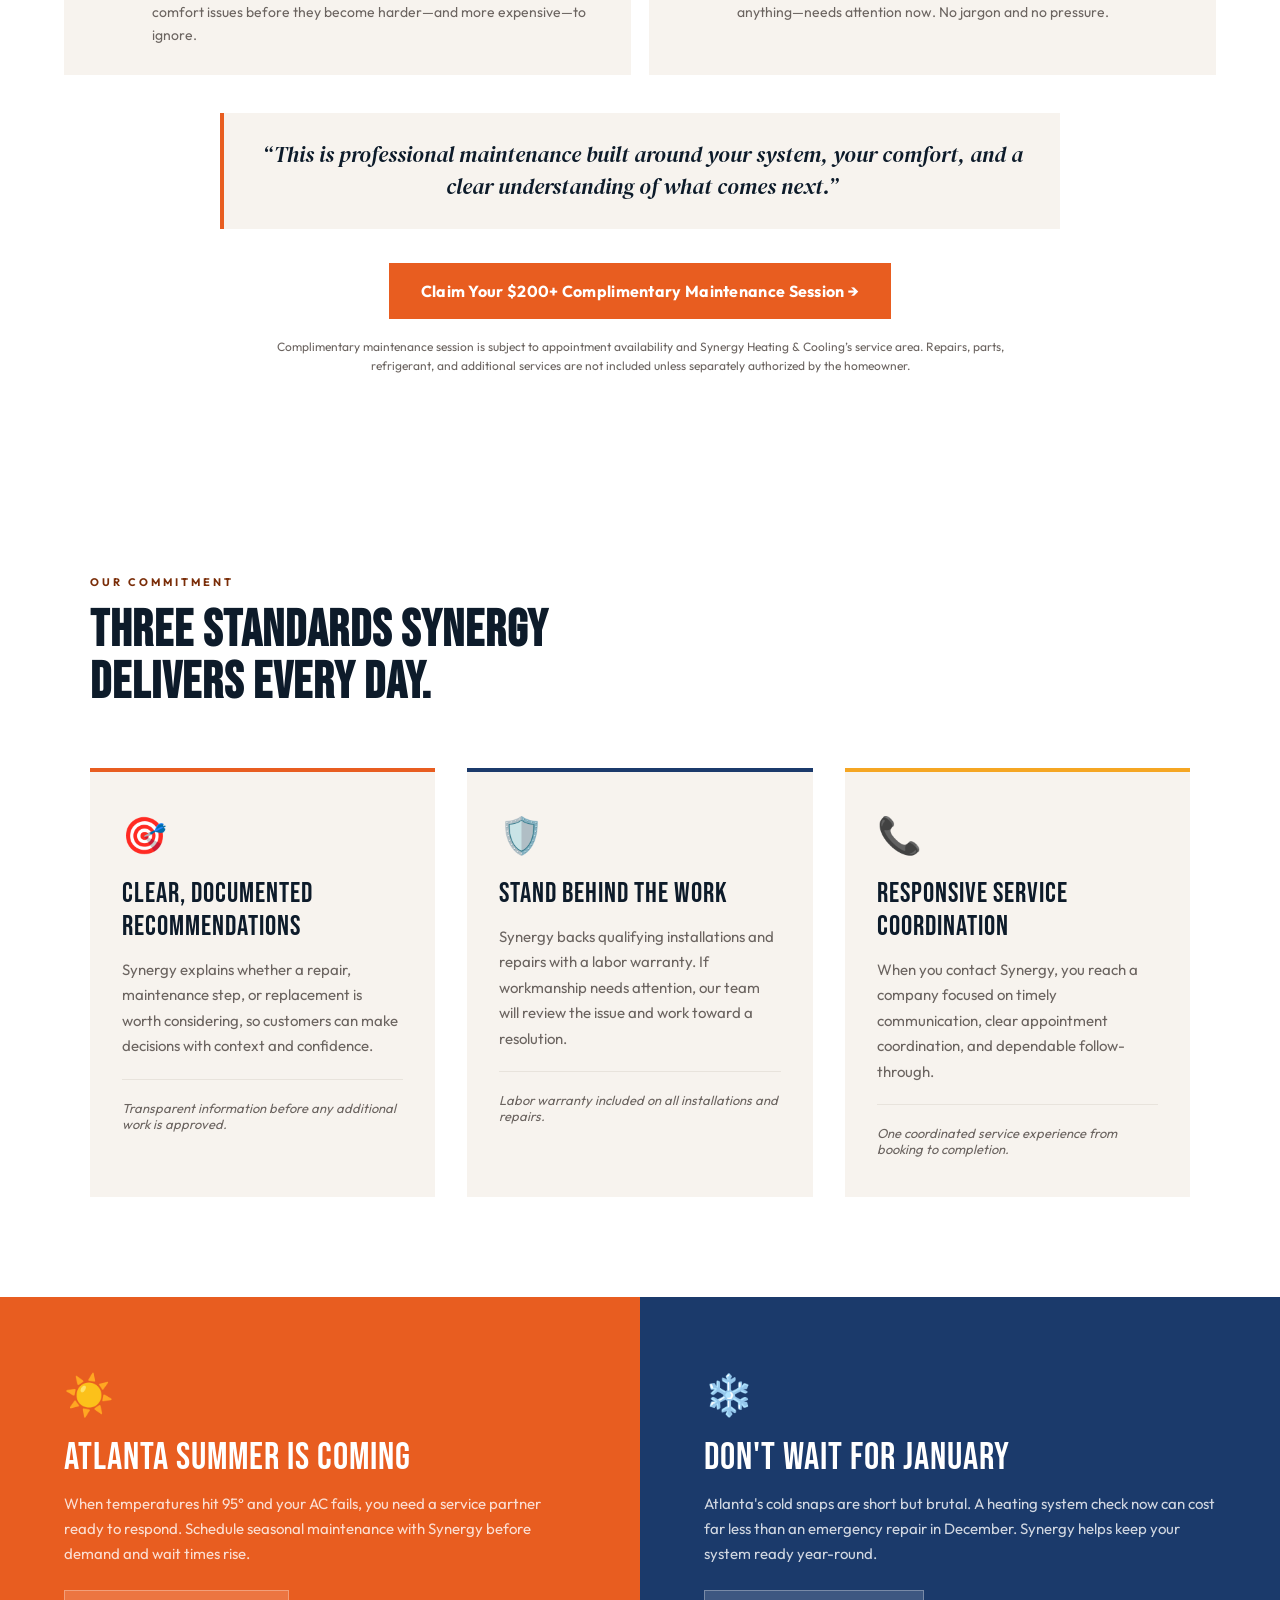
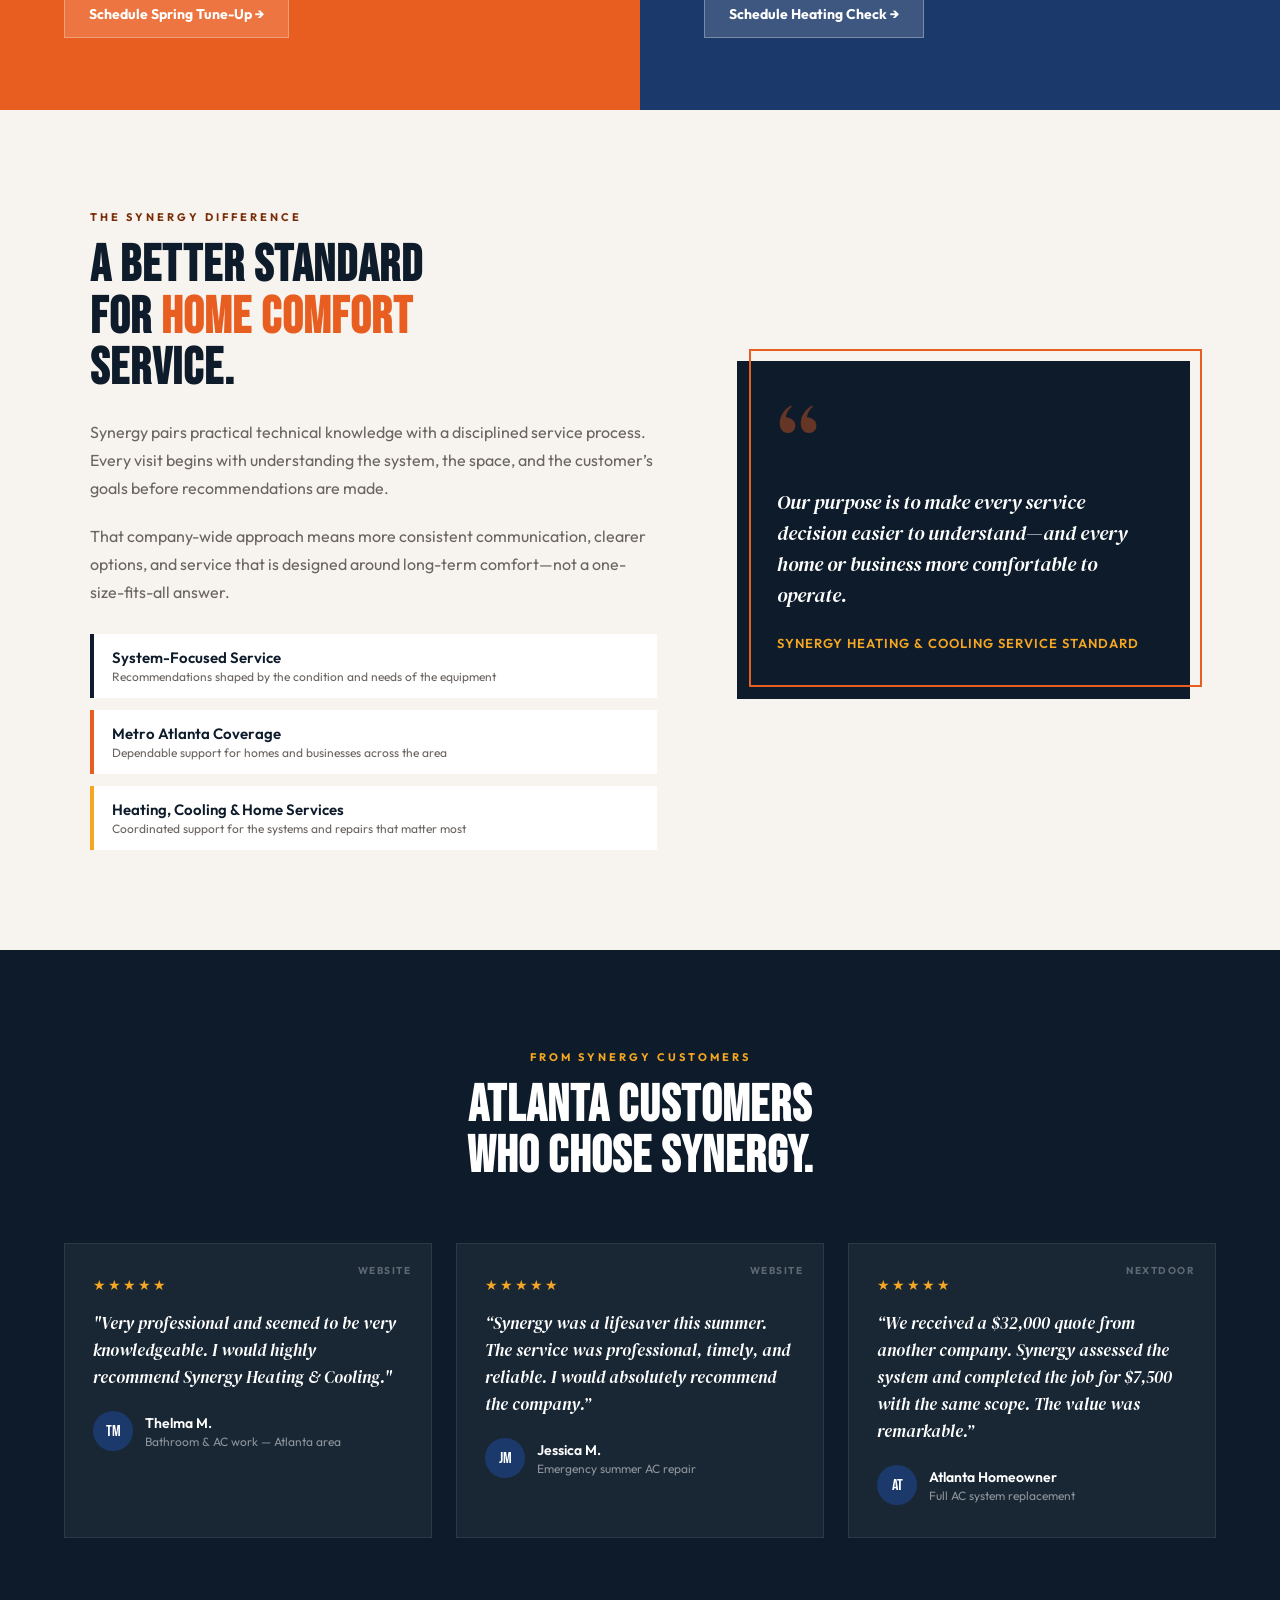
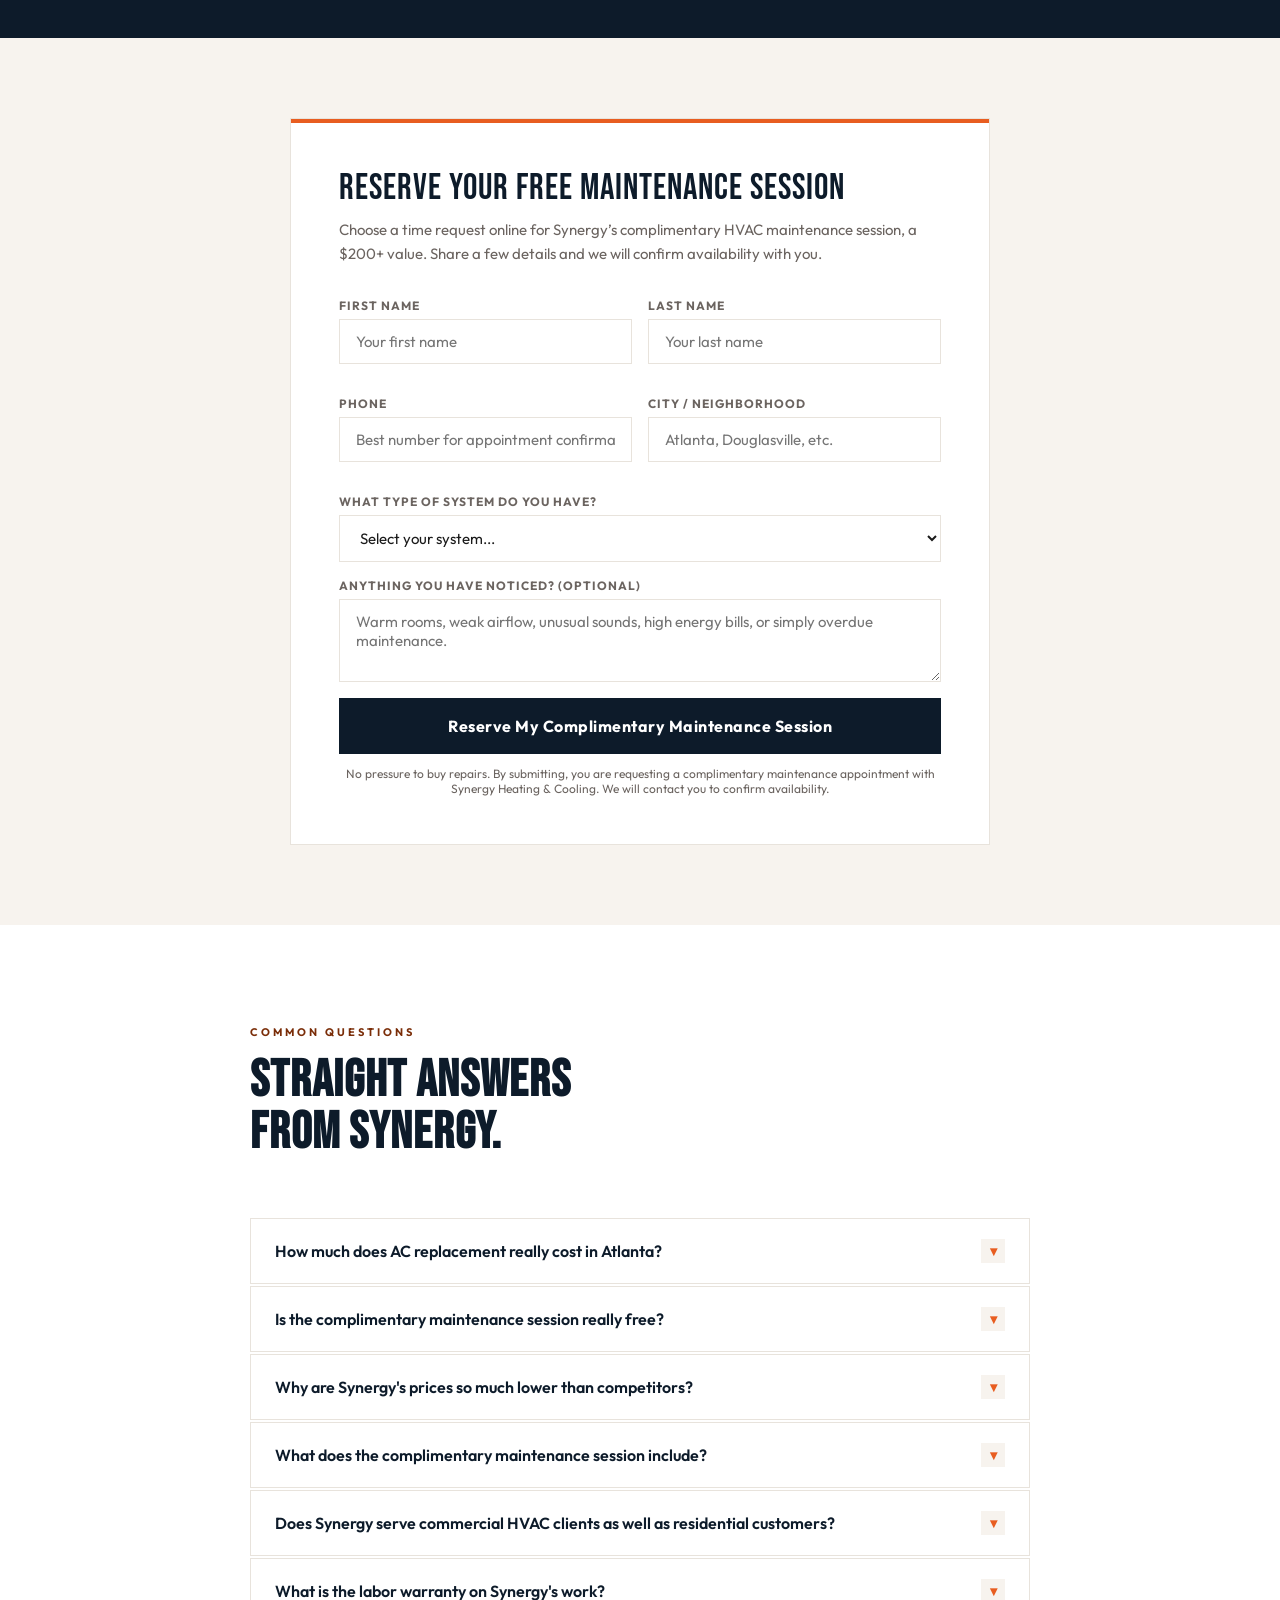
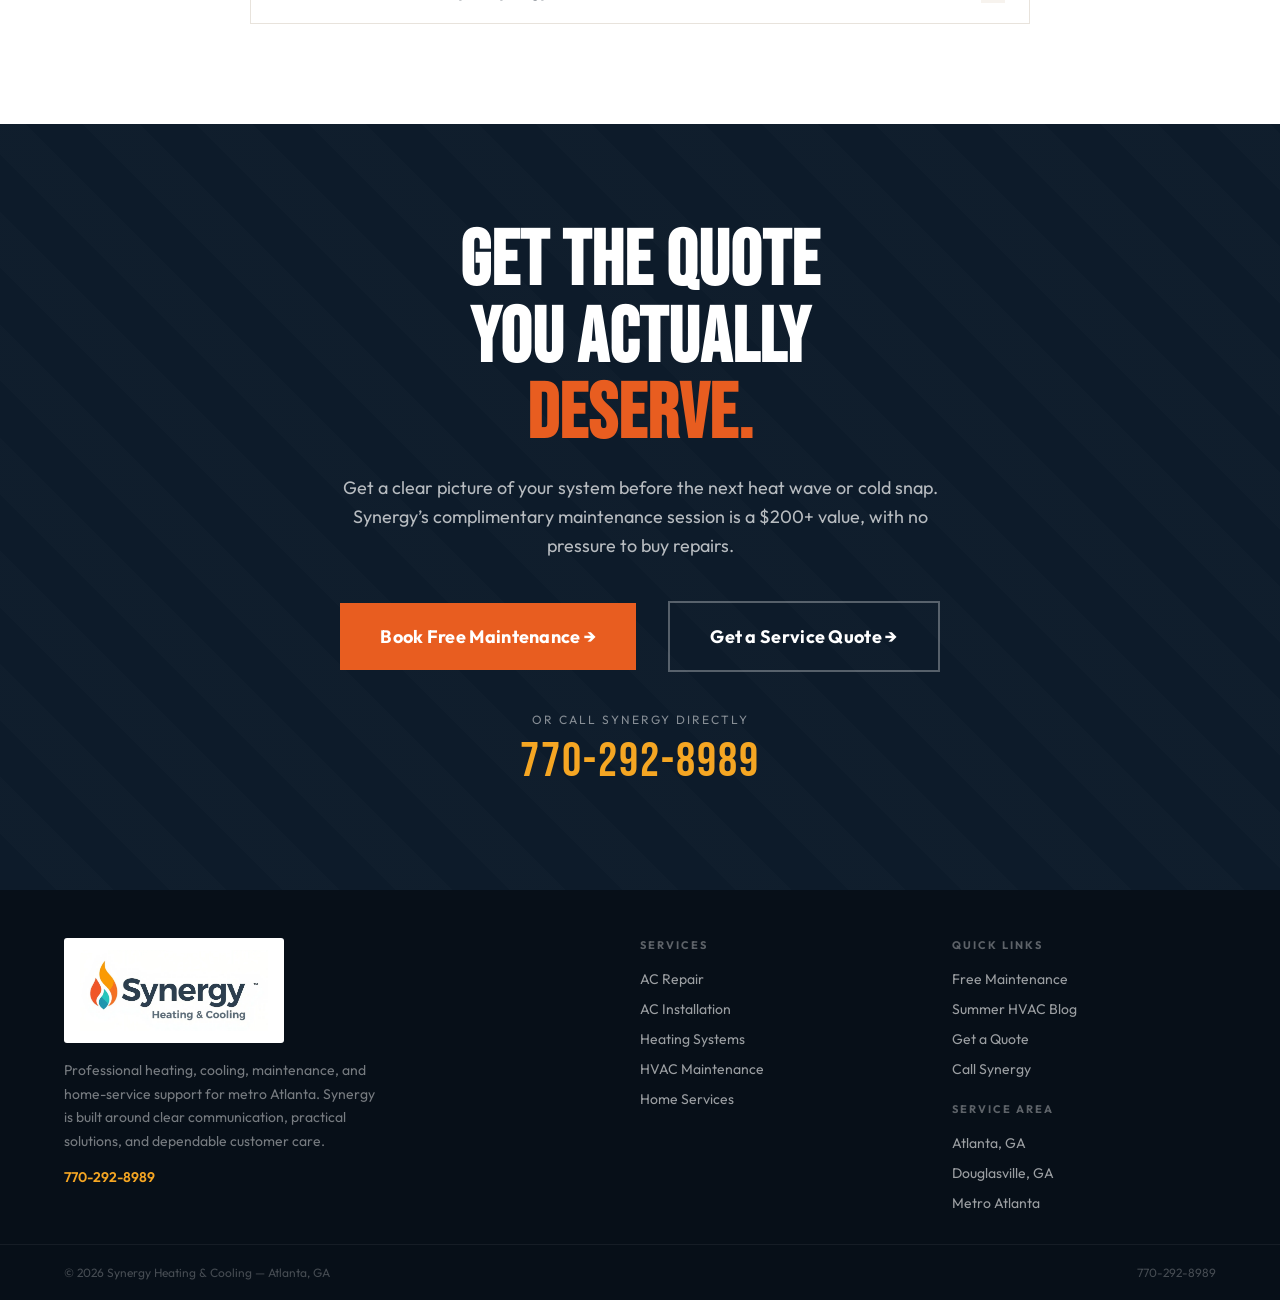
==== commit caf26463: "Add Synergy summer HVAC blog" ====
--- a/index.html
+++ b/index.html
@@ -120,6 +120,15 @@
   font-size: 22px; color: var(--white); letter-spacing: 1px;
 }
 
+.nav-blog {
+  color: var(--white);
+  font-size: 13px;
+  font-weight: 600;
+  text-decoration: none;
+  white-space: nowrap;
+}
+.nav-blog:hover { color: var(--amber); }
+
 .nav-cta {
   background: var(--orange);
   color: var(--white);
@@ -1392,7 +1401,7 @@
   .nav-logo-image { height: 52px; max-width: 150px; padding: 3px 6px; }
   .nav-call-label { font-size: 9px; }
   .nav-call-number { font-size: 18px; }
-  .nav-cta { display: none; }
+  .nav-blog, .nav-cta { display: none; }
   .assessment-cta::before { font-size: 120px; }
 }
 </style>
@@ -1412,6 +1421,7 @@
       <span class="nav-call-label">Call or Text</span>
       <span class="nav-call-number">770-292-8989</span>
     </a>
+    <a href="blog/" class="nav-blog">Blog</a>
     <a href="#maintenance" class="nav-cta">Book Free Maintenance</a>
   </div>
 </nav>
@@ -2099,6 +2109,7 @@
     <div class="footer-heading">Quick Links</div>
     <ul class="footer-links">
       <li><a href="#maintenance">Free Maintenance</a></li>
+      <li><a href="blog/">Summer HVAC Blog</a></li>
       <li><a href="#form">Get a Quote</a></li>
       <li><a href="tel:7702928989">Call Synergy</a></li>
     </ul>
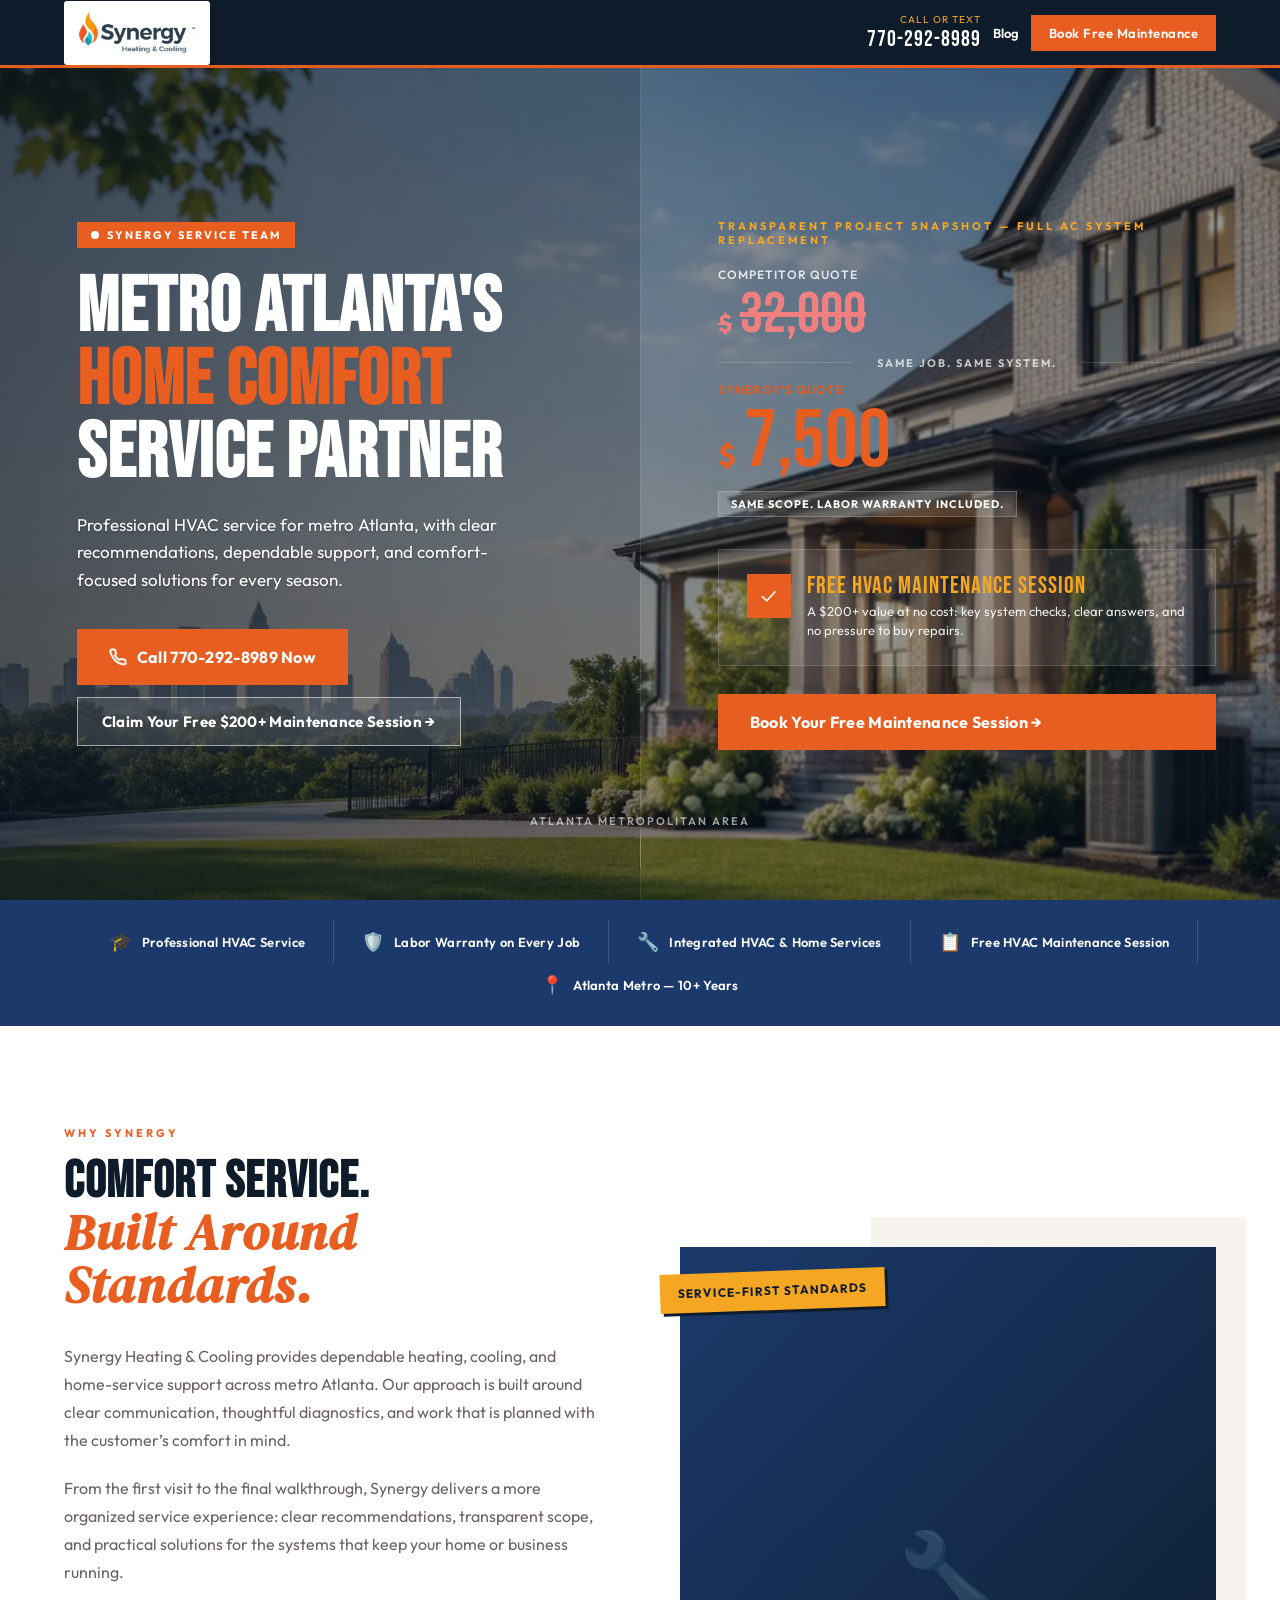
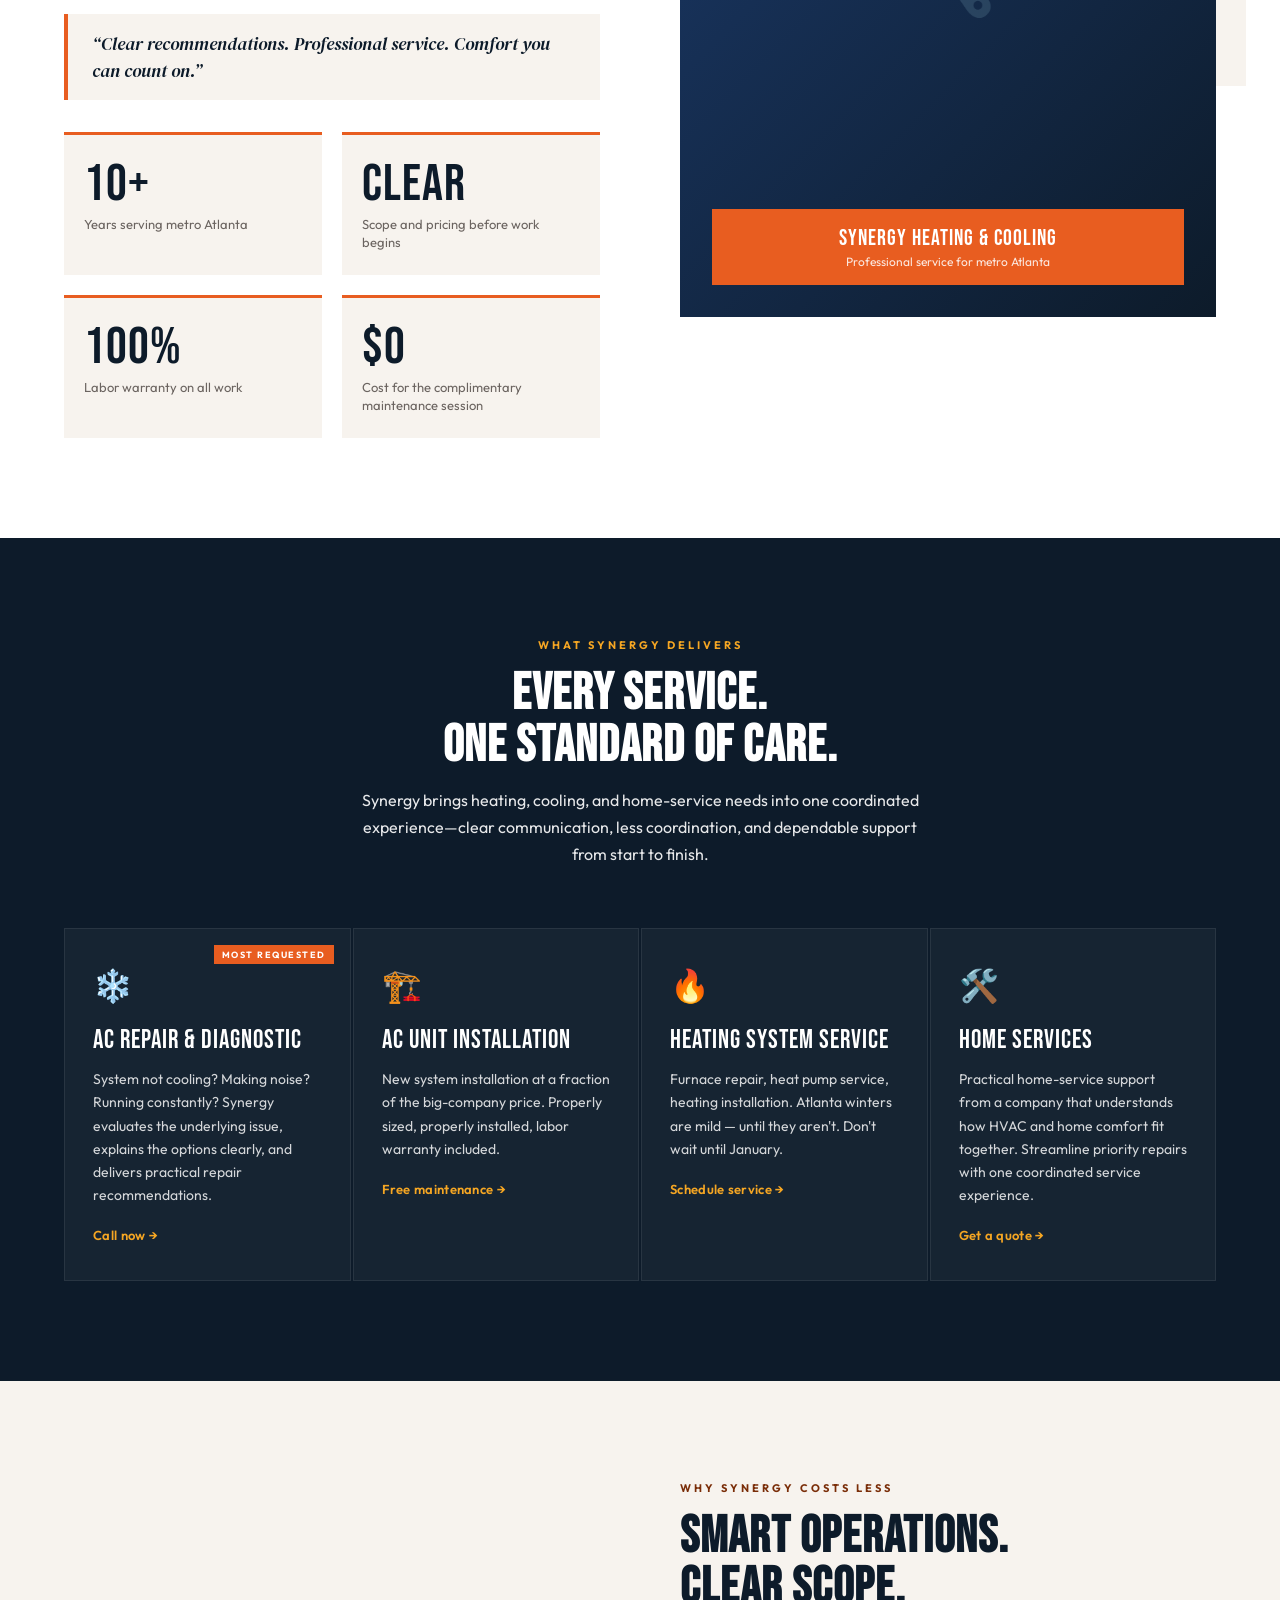
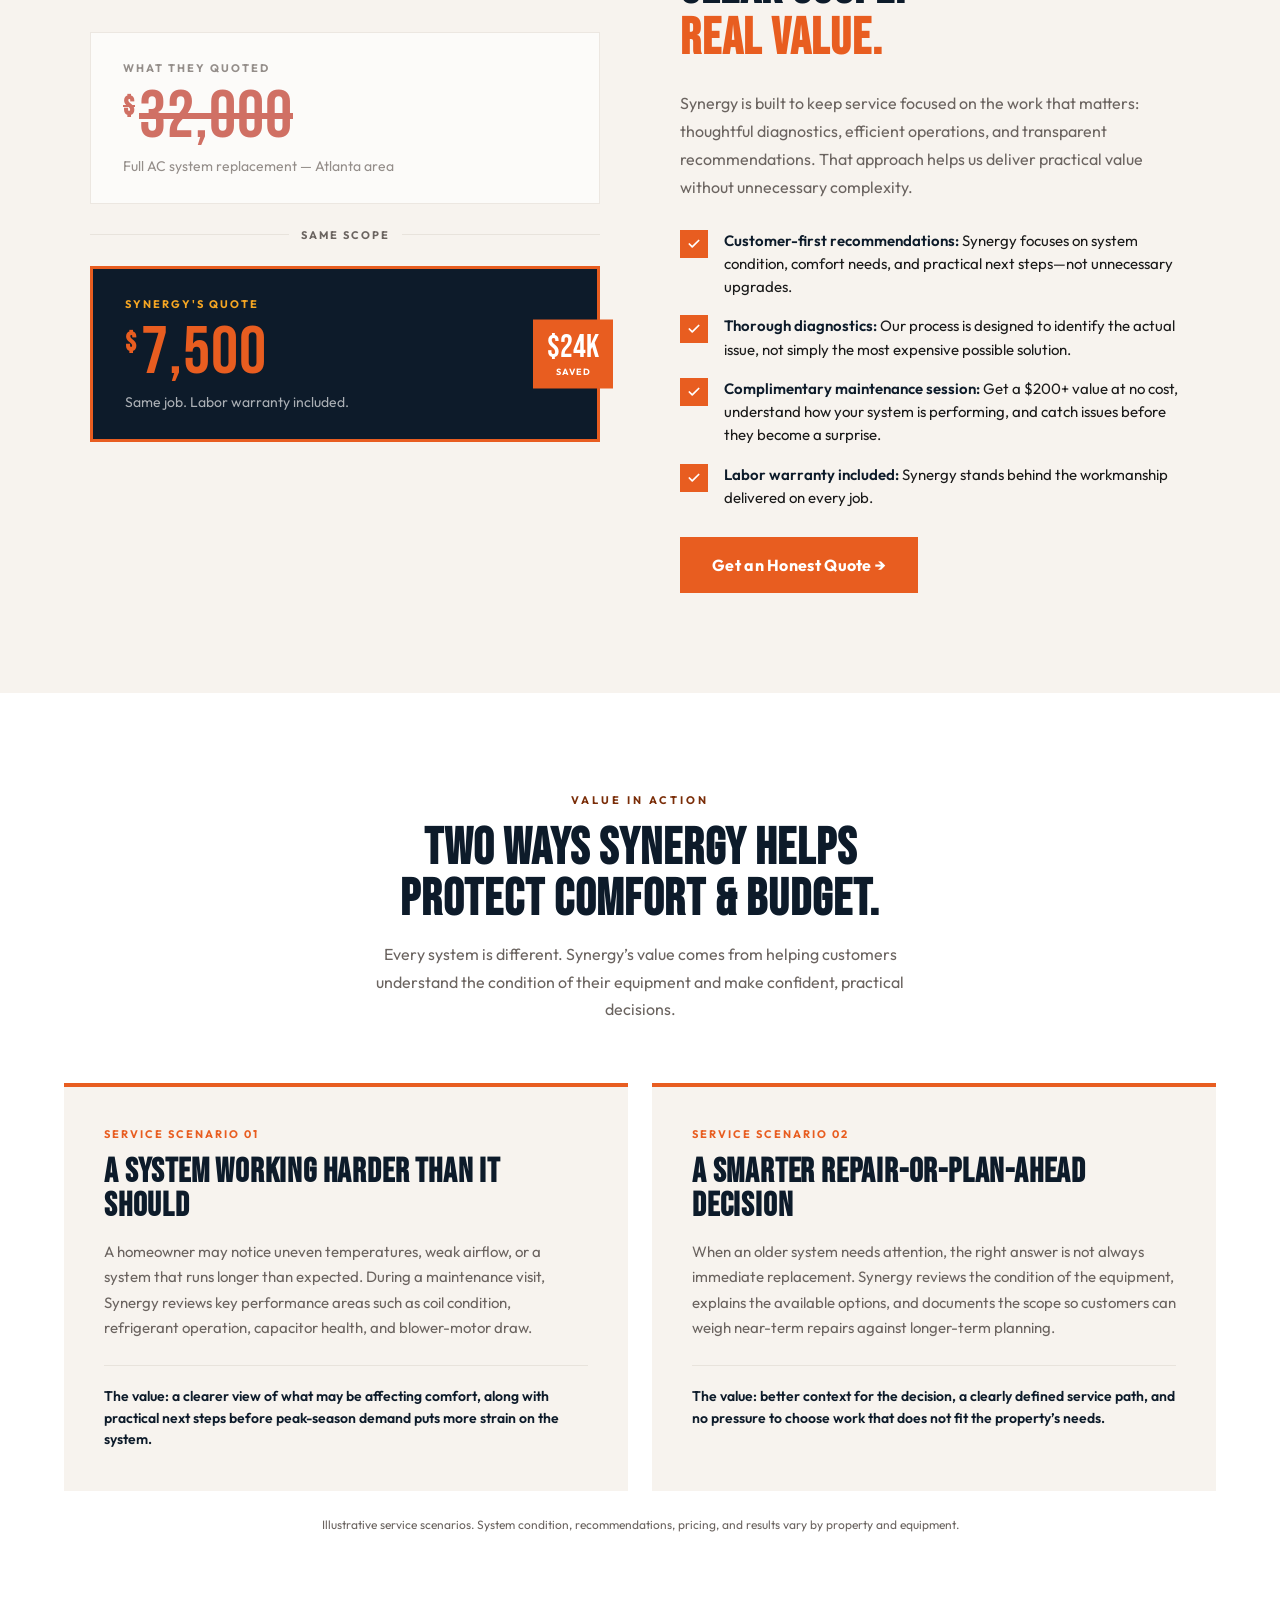
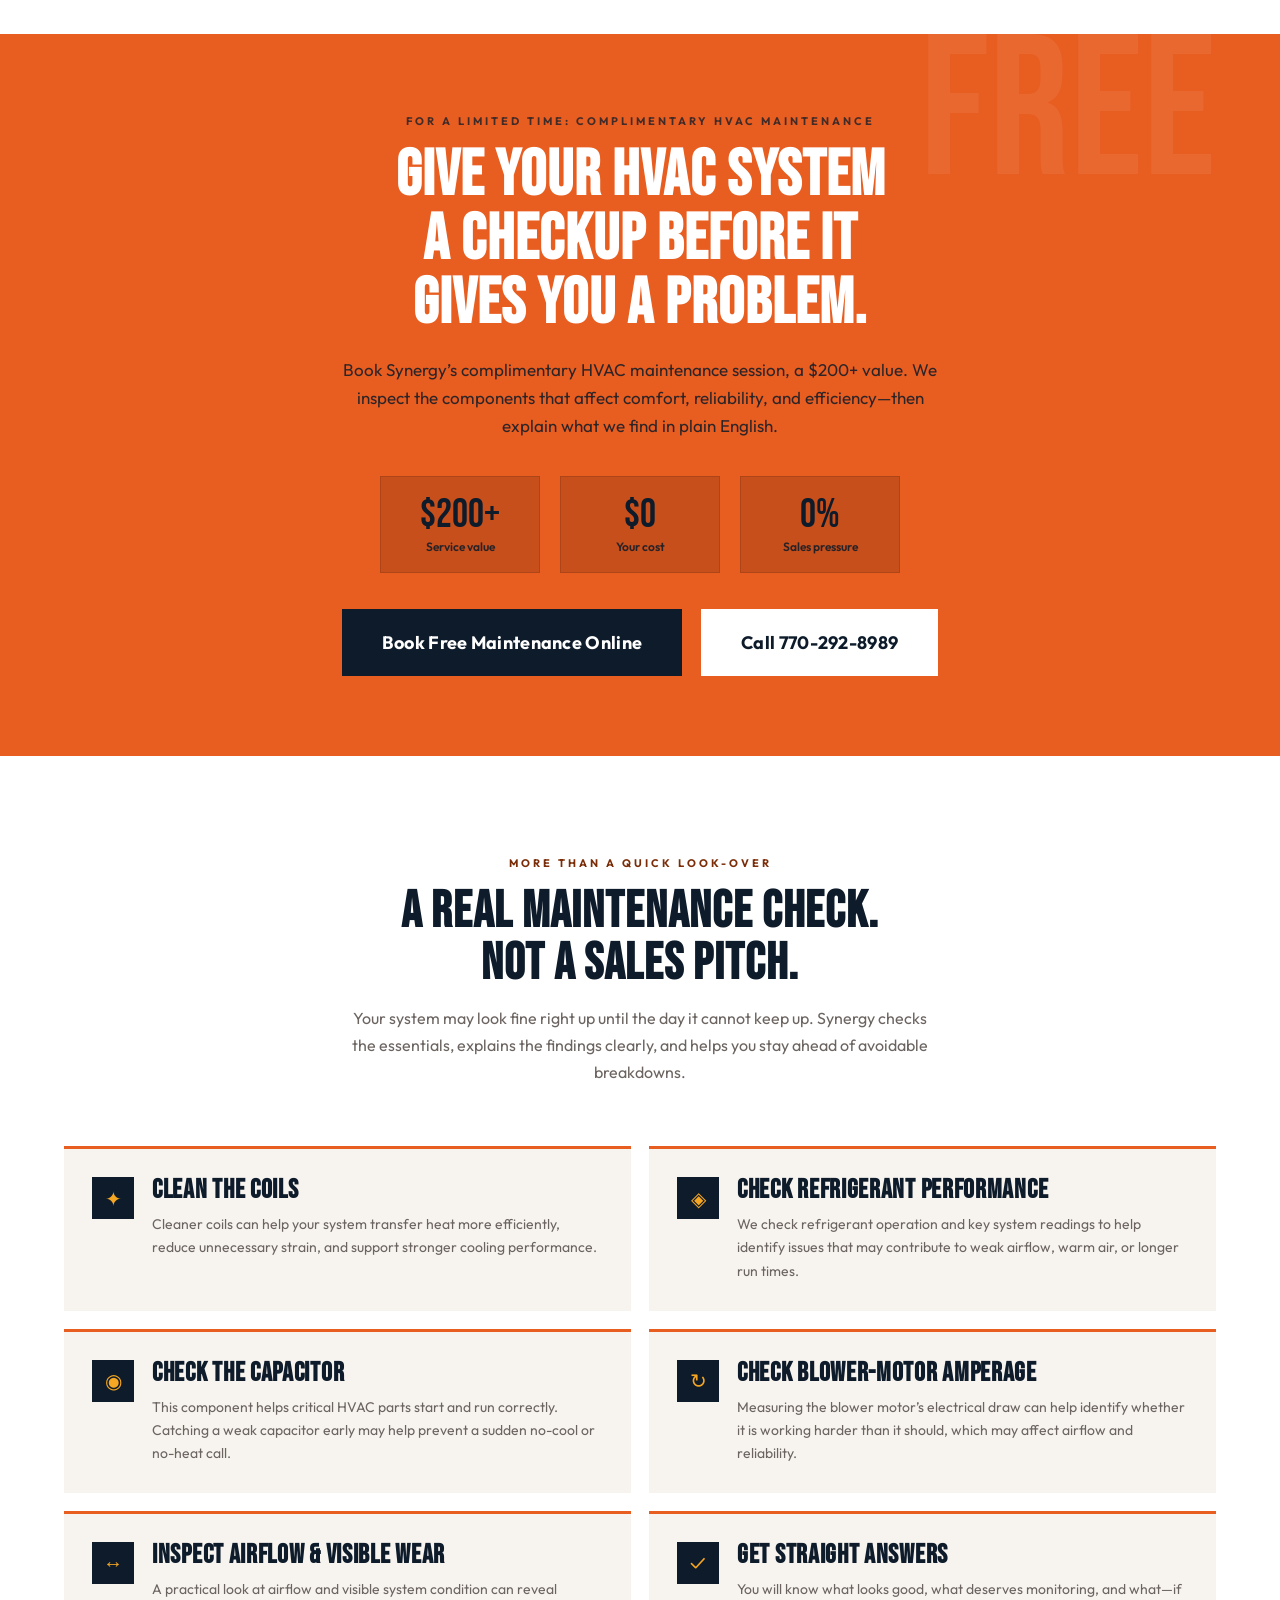
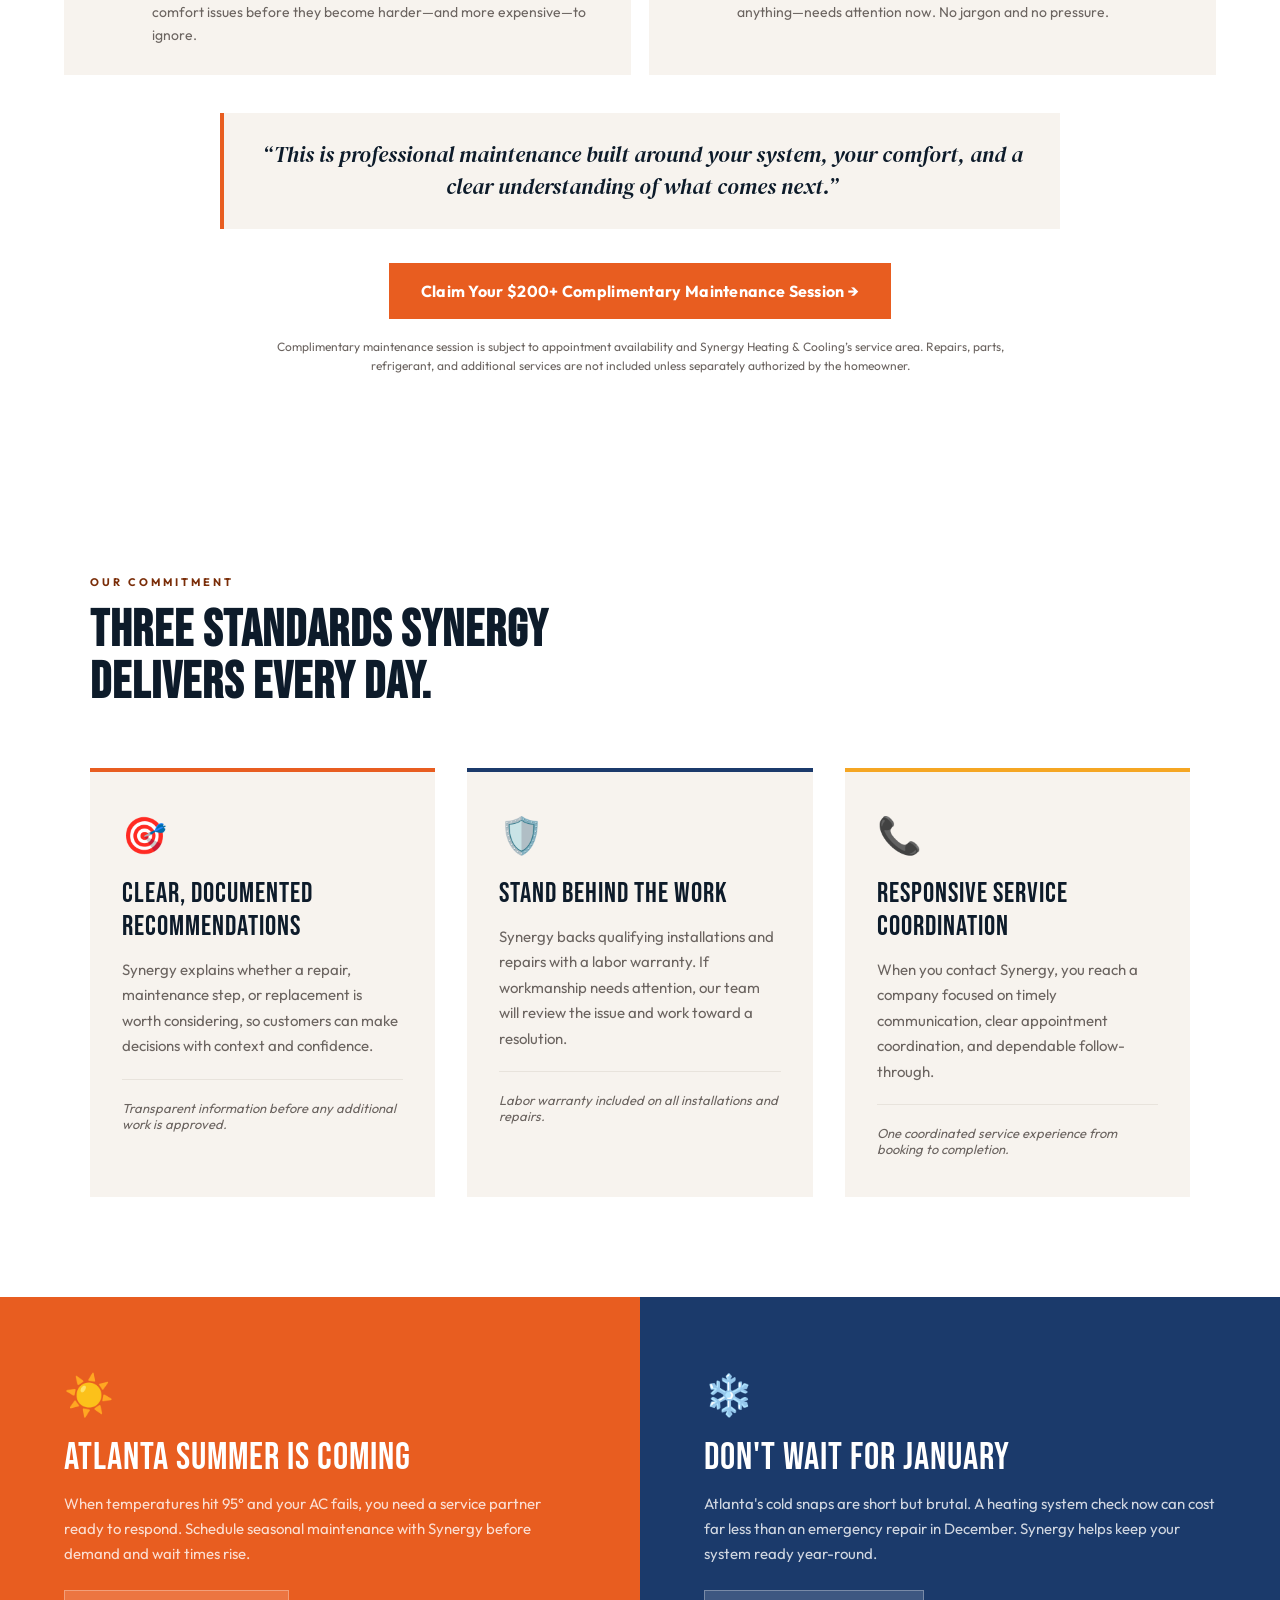
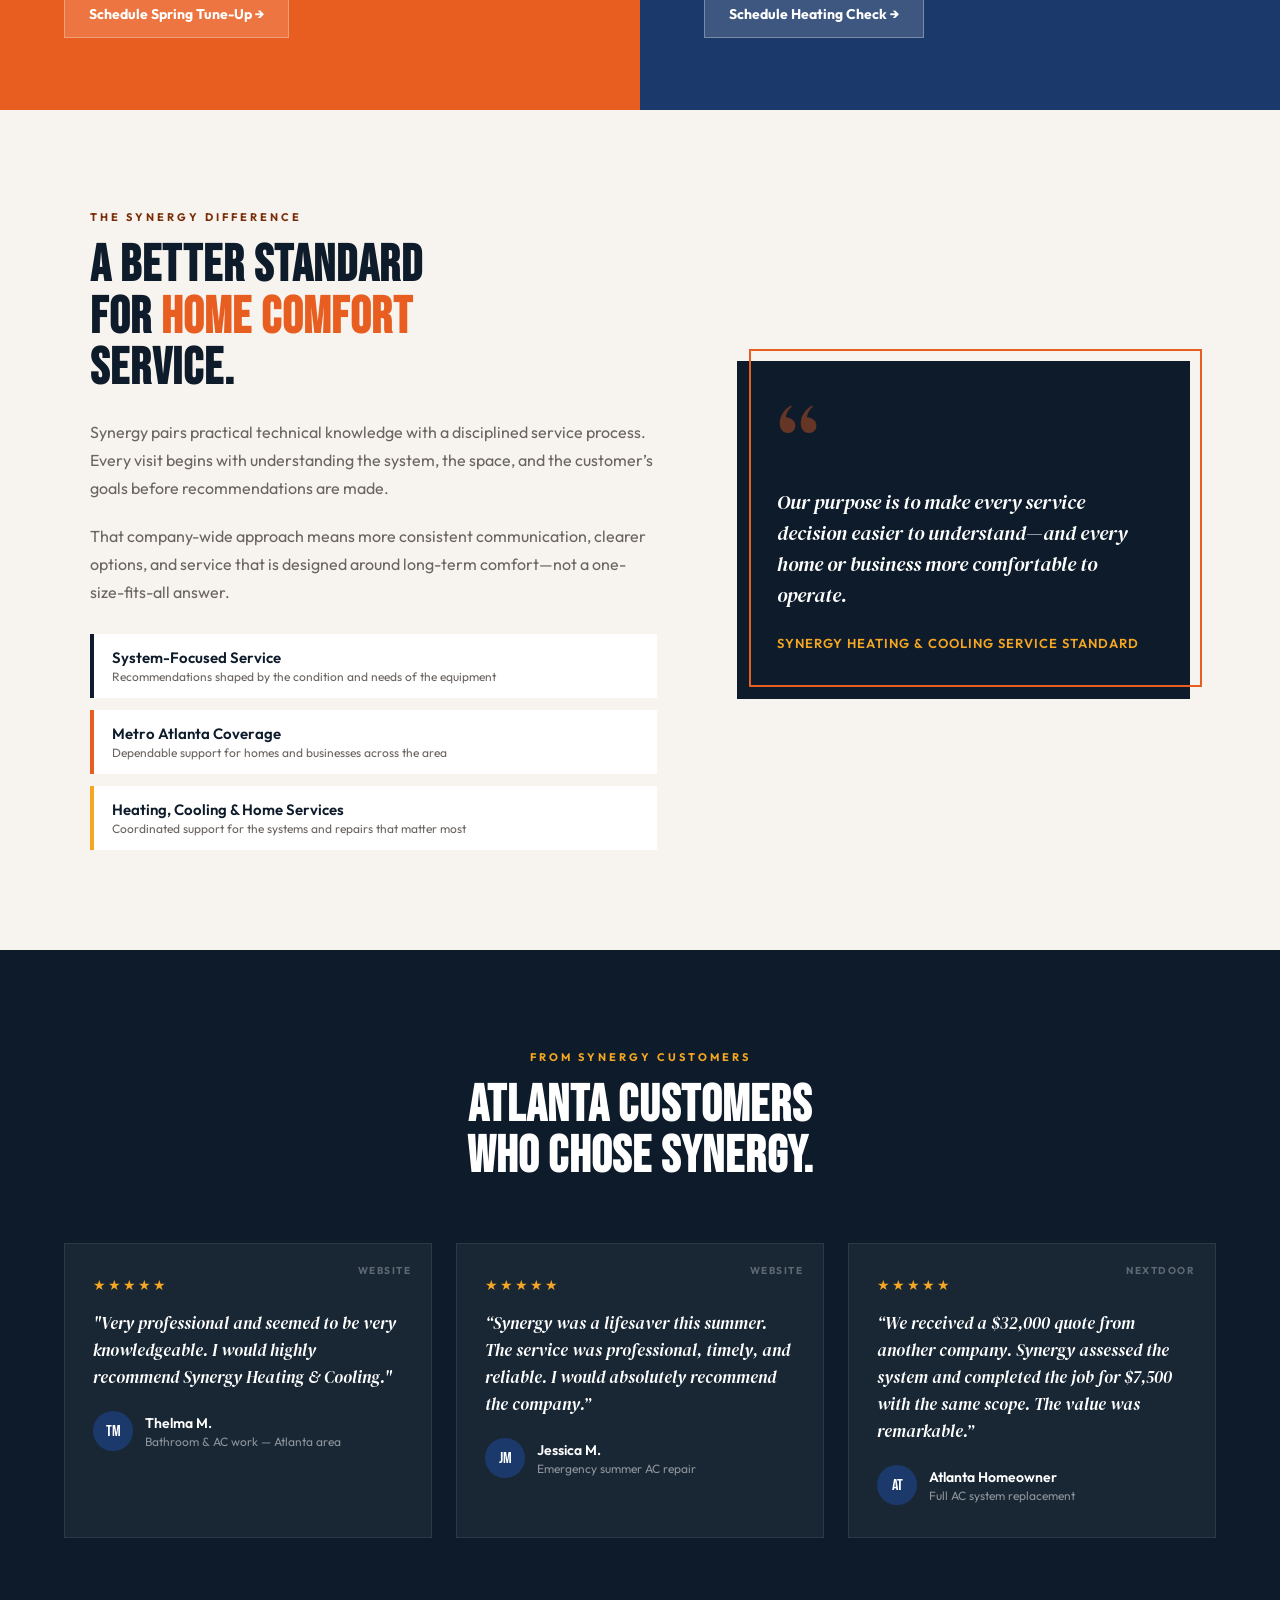
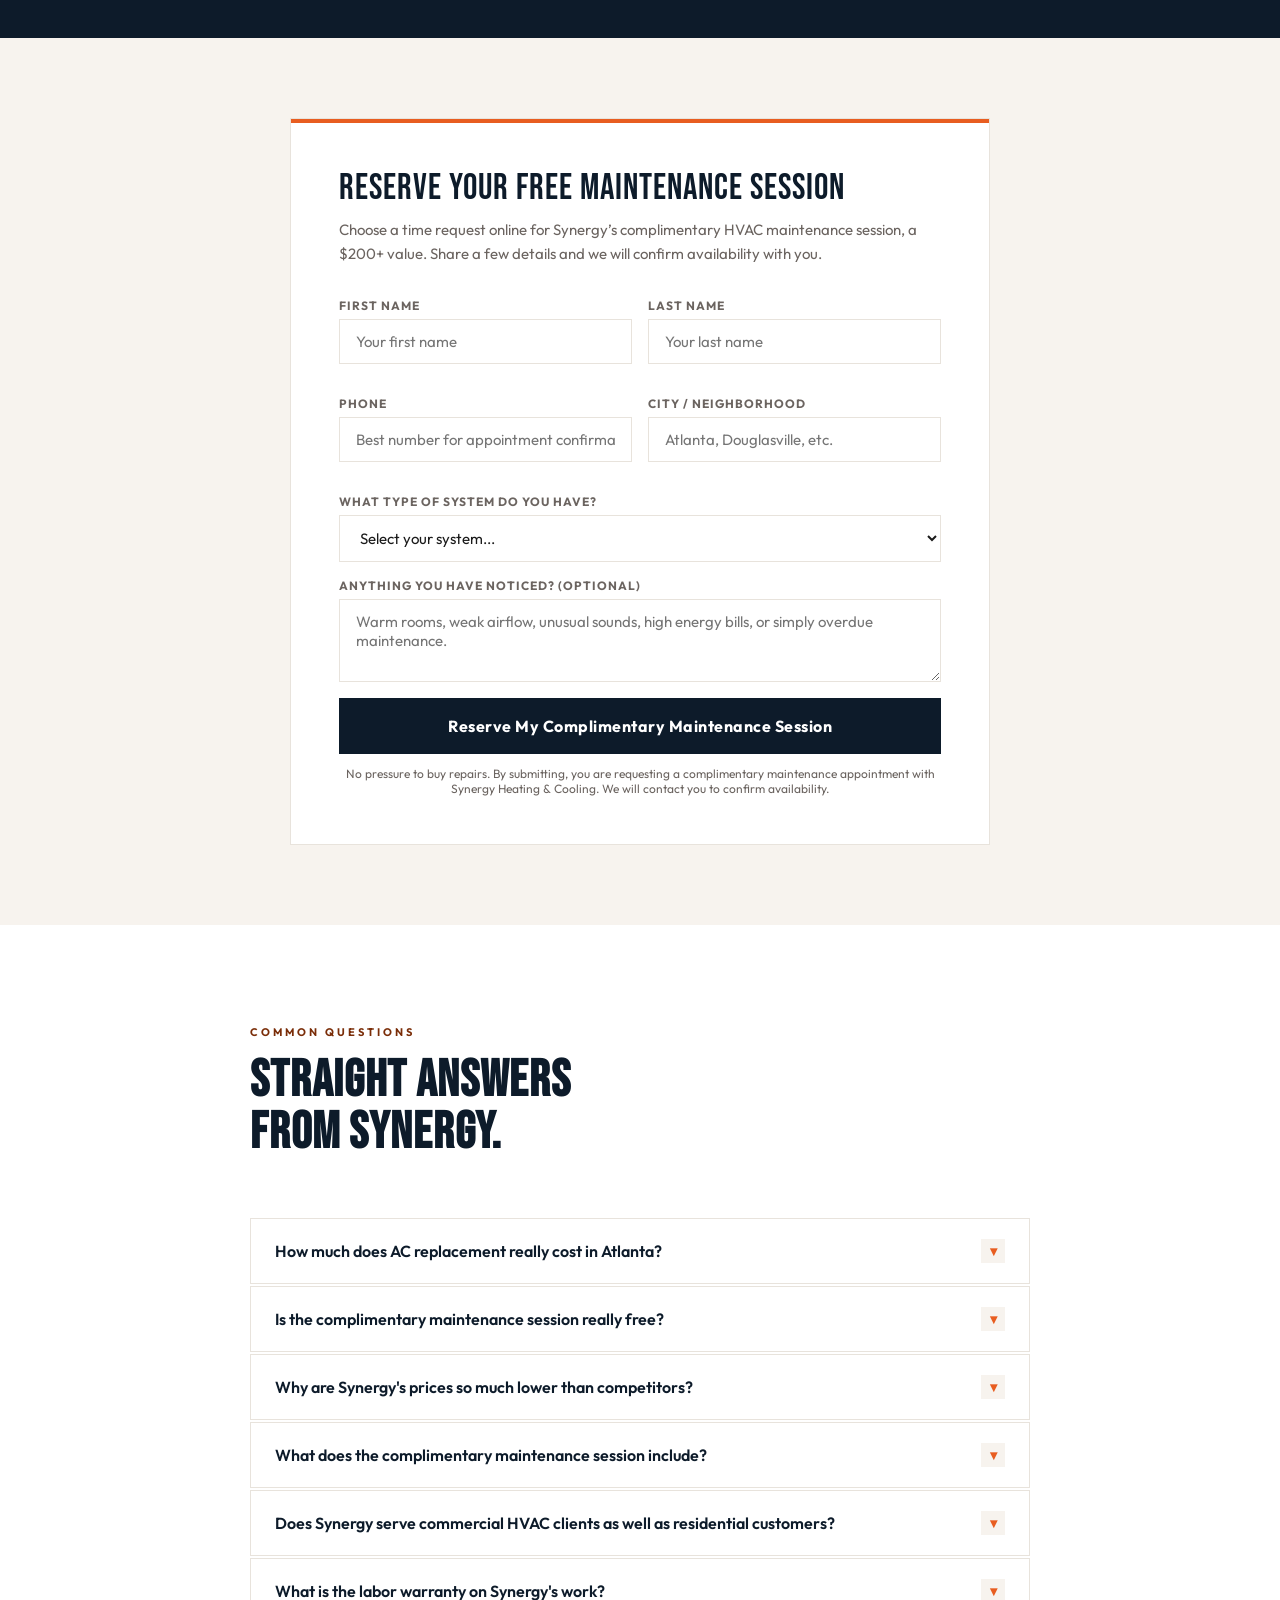
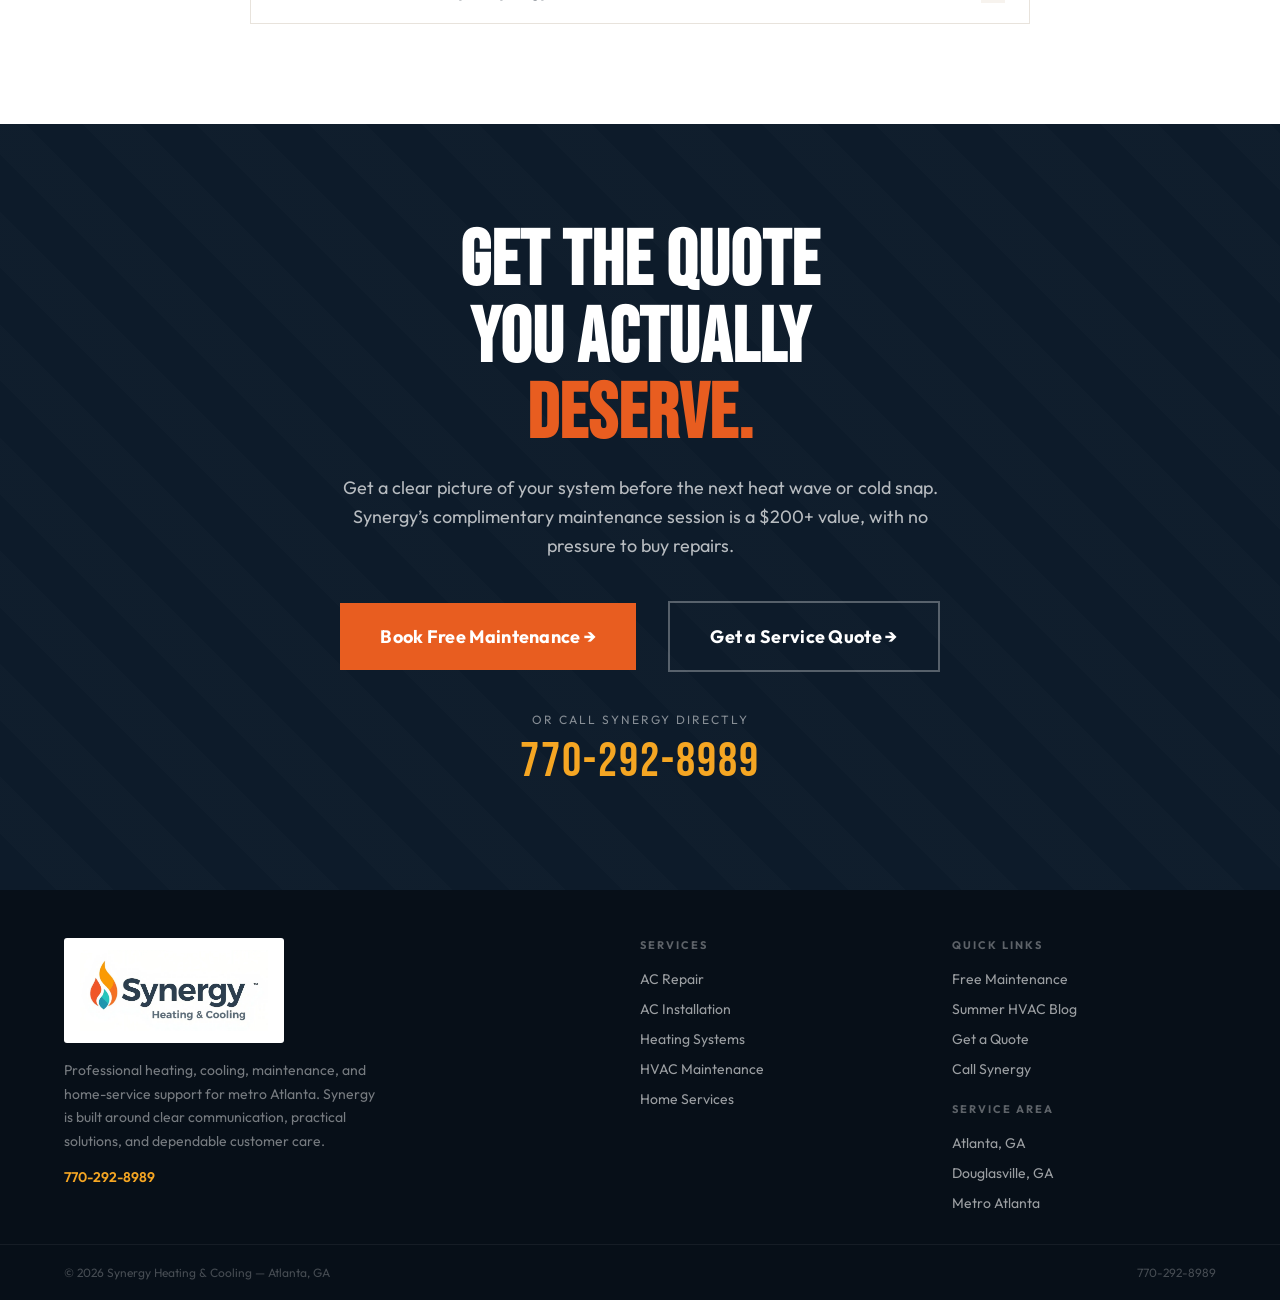
==== commit 2a0b8b43: "Make homepage hero image more visible" ====
--- a/index.html
+++ b/index.html
@@ -158,12 +158,13 @@
   position: absolute; inset: 0;
   background: linear-gradient(
     105deg,
-    rgba(13,27,42,0.94) 0%,
-    rgba(13,27,42,0.88) 45%,
-    rgba(13,27,42,0.72) 70%,
-    rgba(13,27,42,0.50) 100%
+    rgba(13,27,42,0.34) 0%,
+    rgba(13,27,42,0.22) 45%,
+    rgba(13,27,42,0.12) 70%,
+    rgba(13,27,42,0.06) 100%
   );
   z-index: 0;
+  pointer-events: none;
 }
 
 .hero-left {
@@ -171,7 +172,7 @@
   display: flex; flex-direction: column; justify-content: center;
   position: relative;
   z-index: 1;
-  background: rgba(10, 20, 33, 0.82);
+  background: linear-gradient(90deg, rgba(10, 20, 33, 0.74) 0%, rgba(10, 20, 33, 0.54) 100%);
 }
 
 .hero-left::after {
@@ -248,9 +249,9 @@
 .btn-secondary:hover { background: rgba(255,255,255,0.18); border-color: var(--amber); color: var(--amber); }
 
 .hero-right {
-  background: rgba(13,27,42,0.80);
-  backdrop-filter: blur(3px);
-  -webkit-backdrop-filter: blur(2px);
+  background: rgba(13,27,42,0.44);
+  backdrop-filter: blur(1px);
+  -webkit-backdrop-filter: blur(1px);
   padding: 60px 5vw 60px 6vw;
   display: flex; flex-direction: column; justify-content: center;
   position: relative;
@@ -260,7 +261,7 @@
 
 .hero-right-label {
   font-size: 11px; font-weight: 700; letter-spacing: 3px; text-transform: uppercase;
-  color: var(--steel);
+  color: var(--amber);
   margin-bottom: 20px;
 }
 
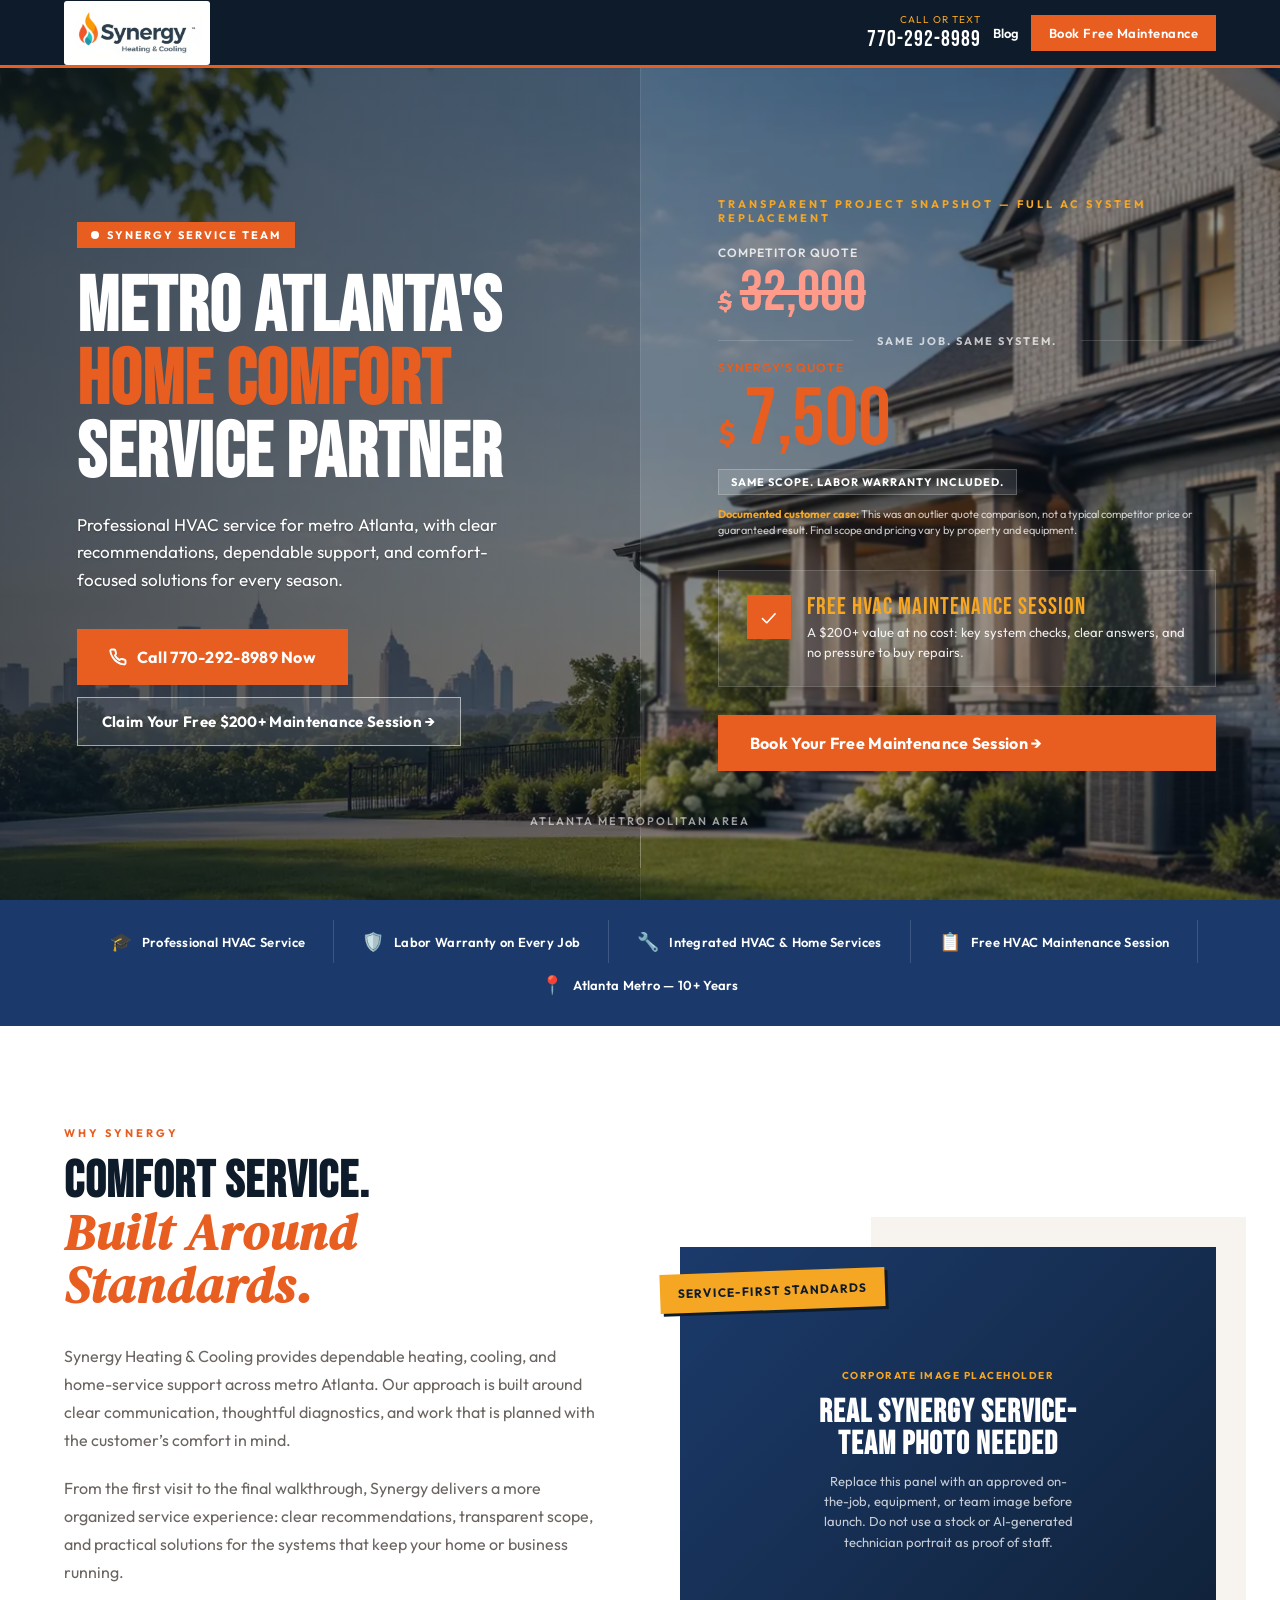
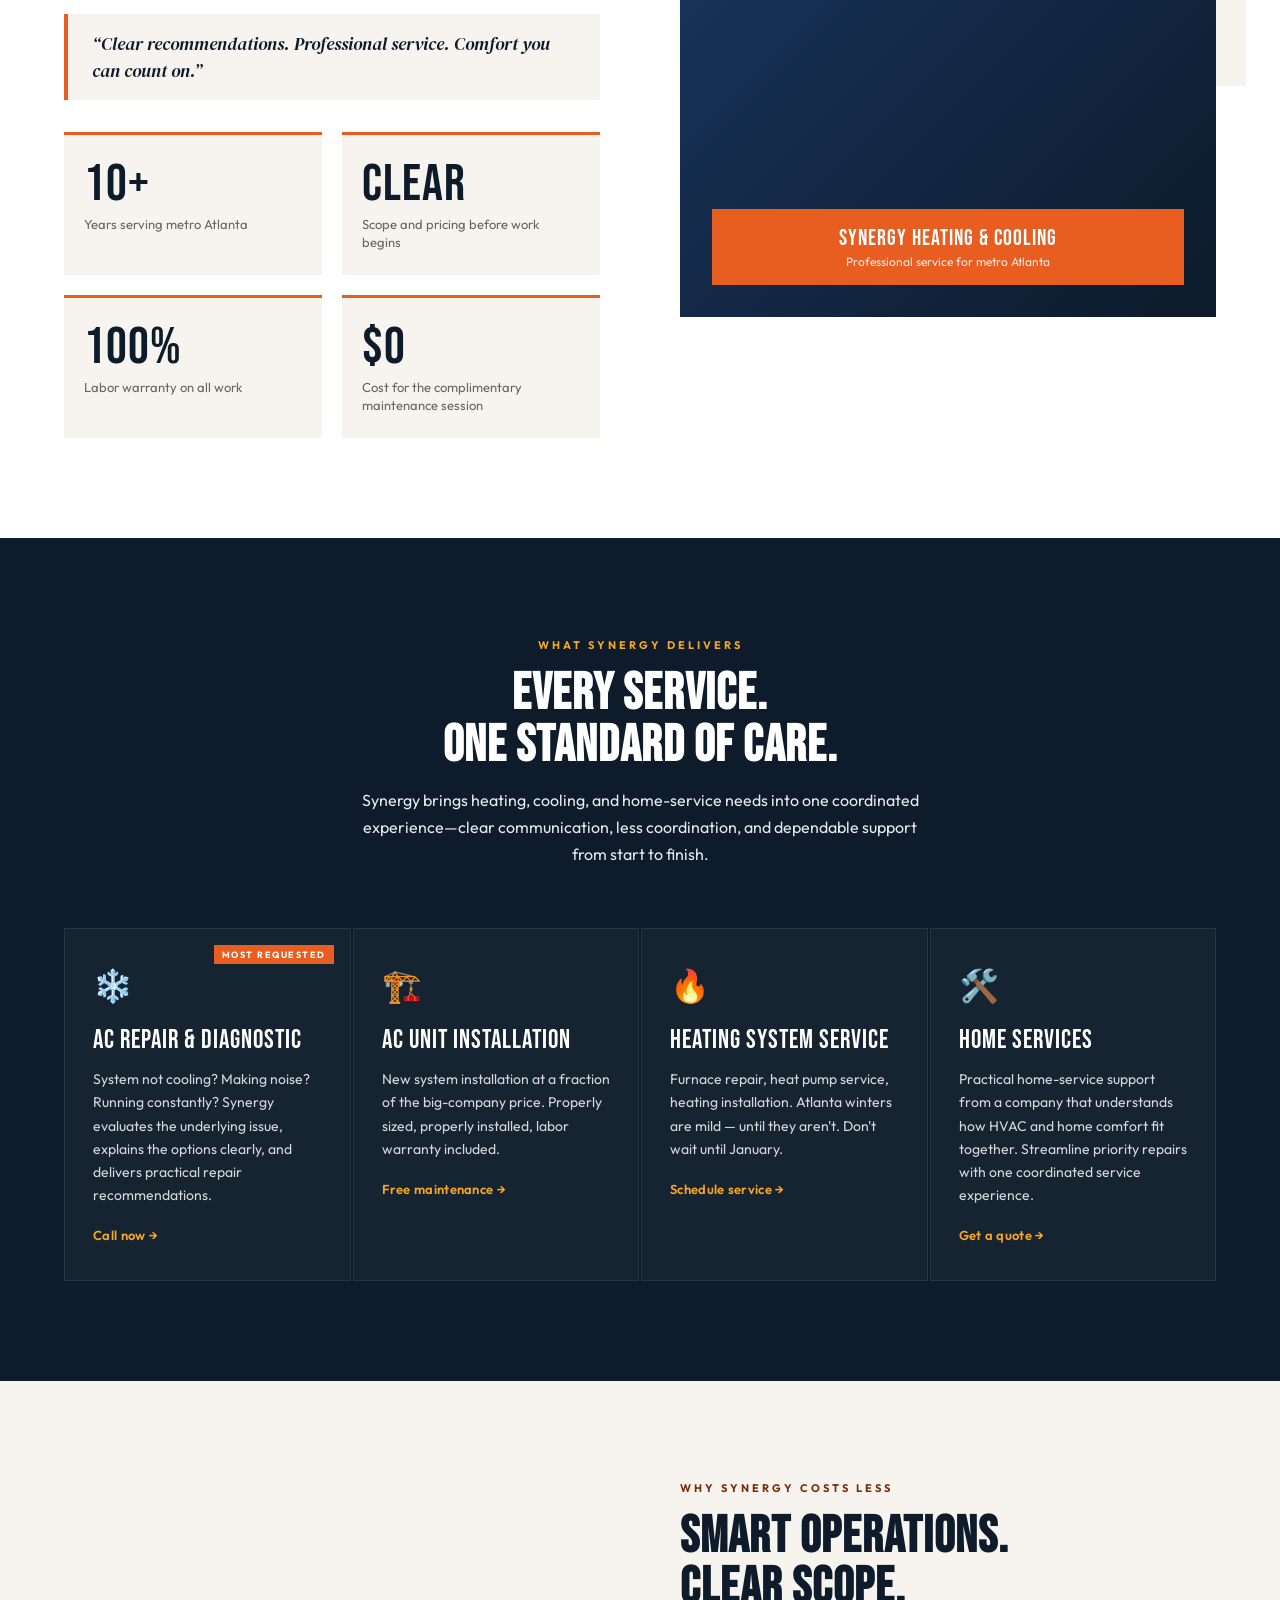
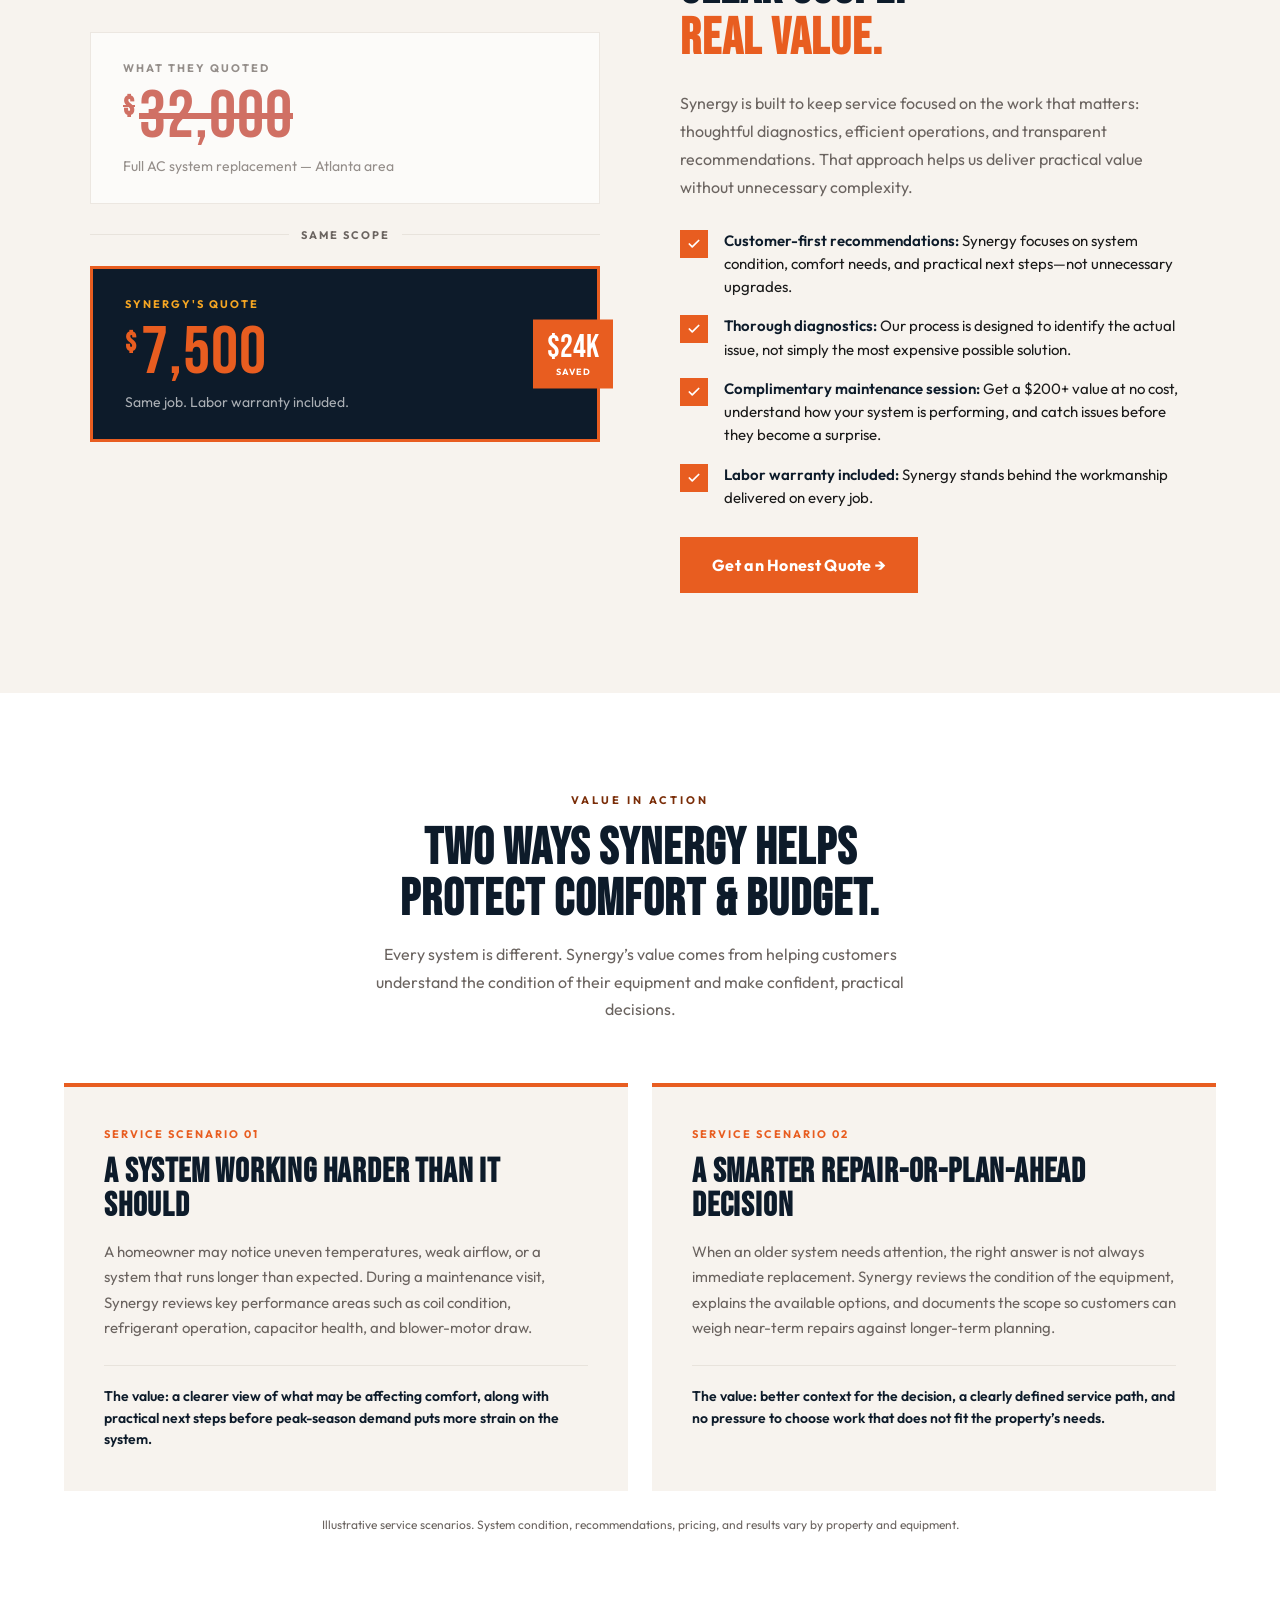
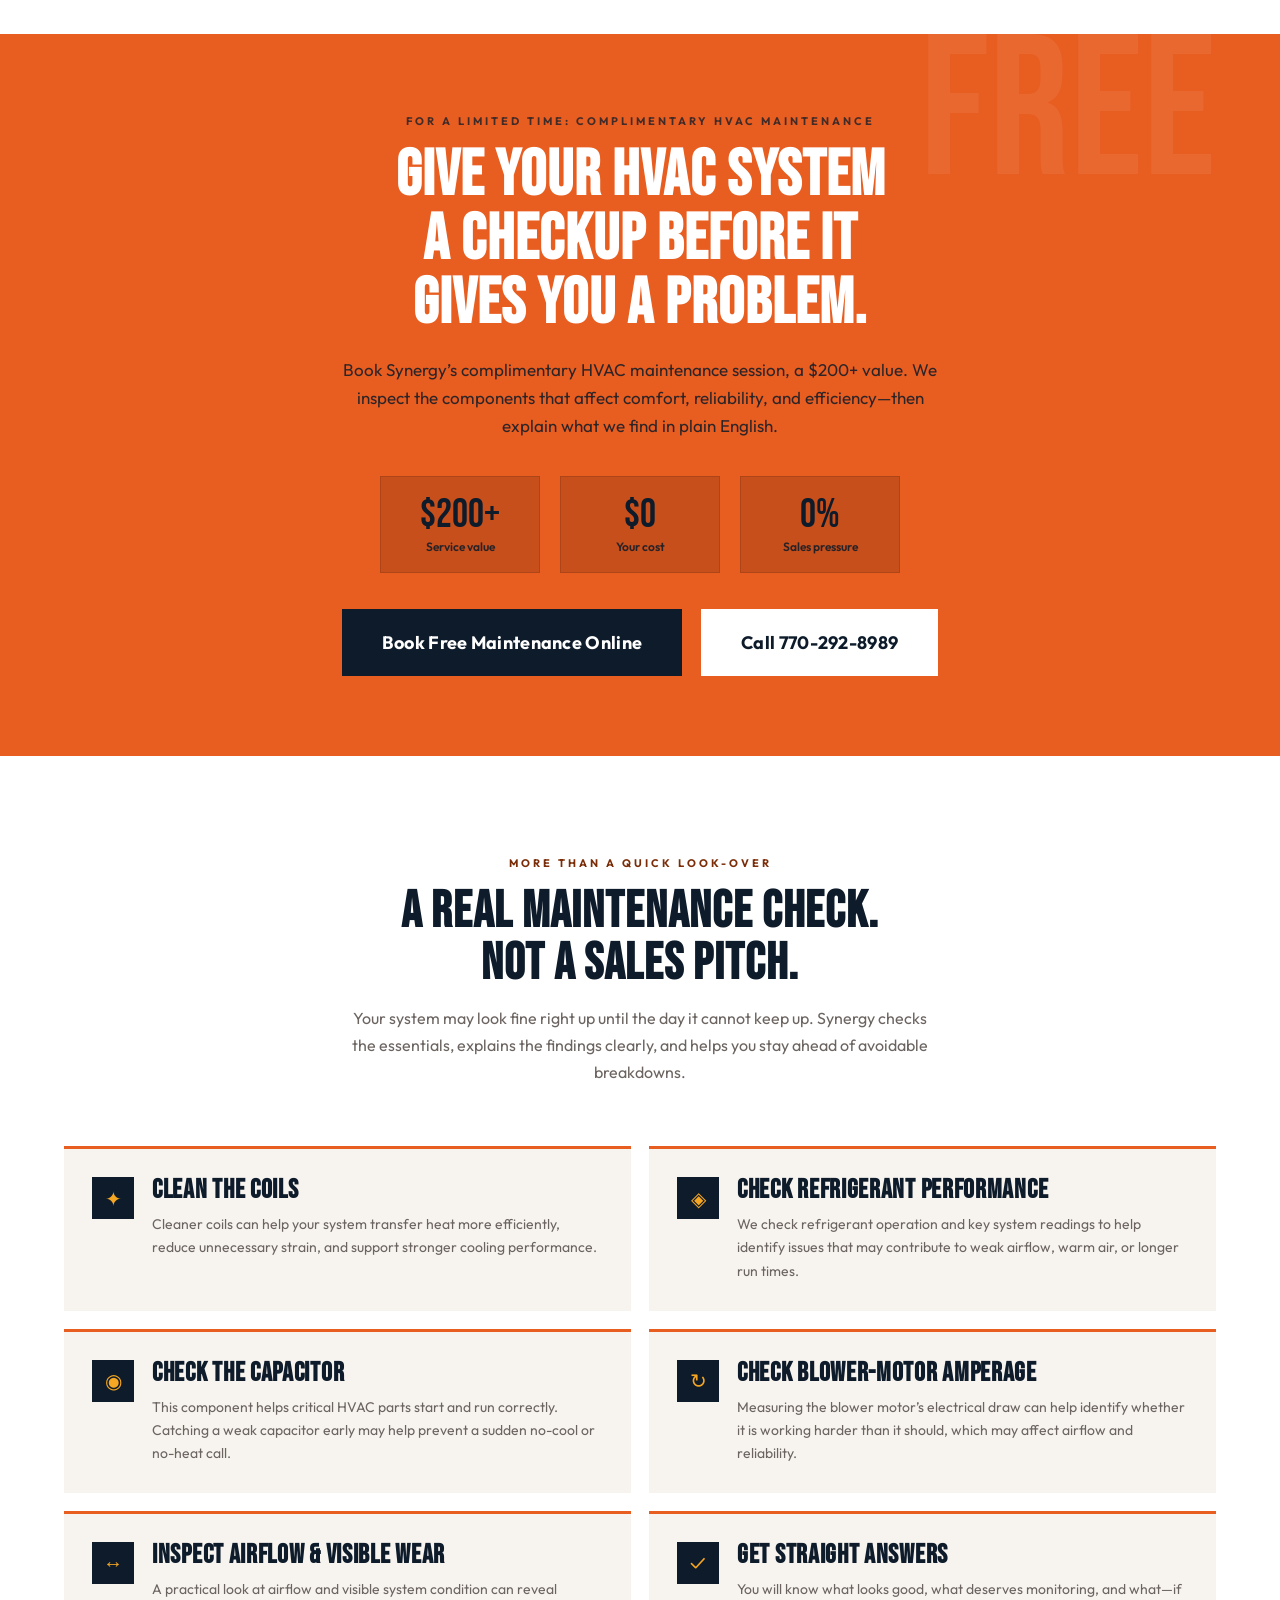
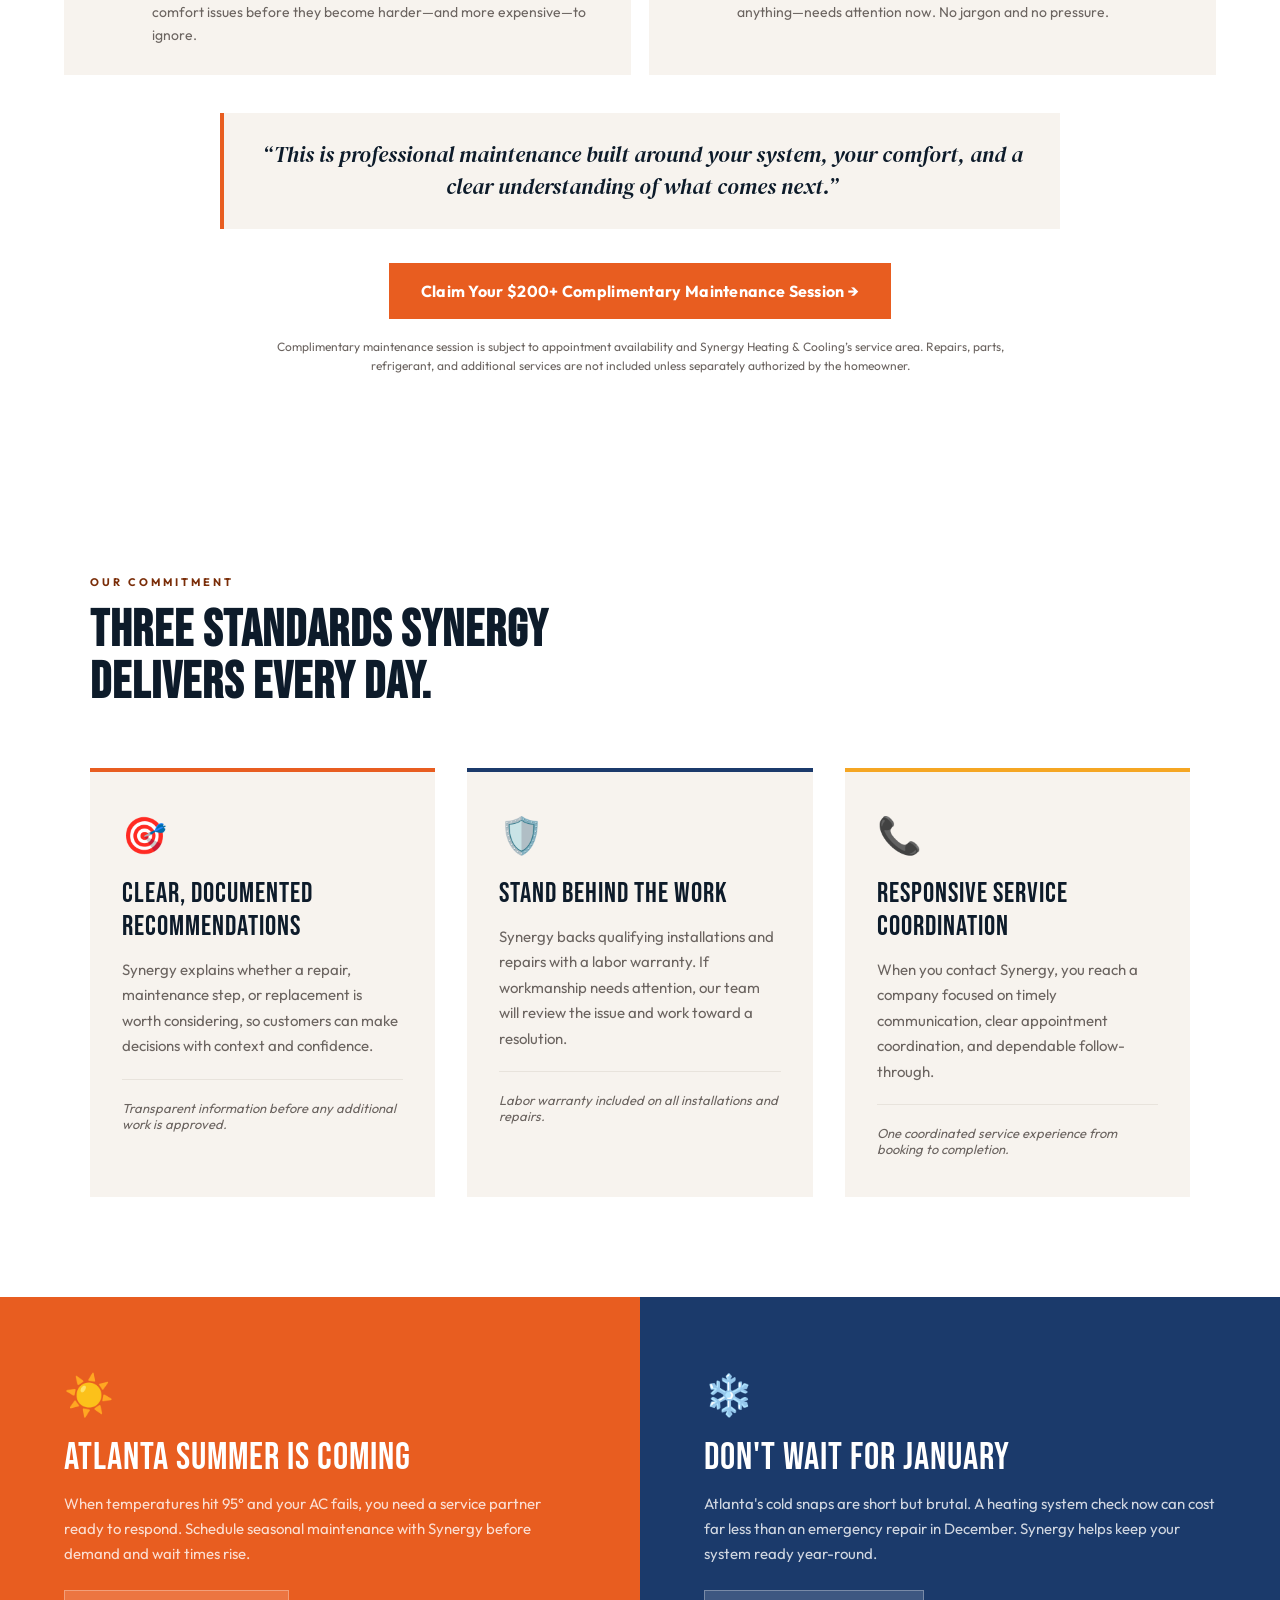
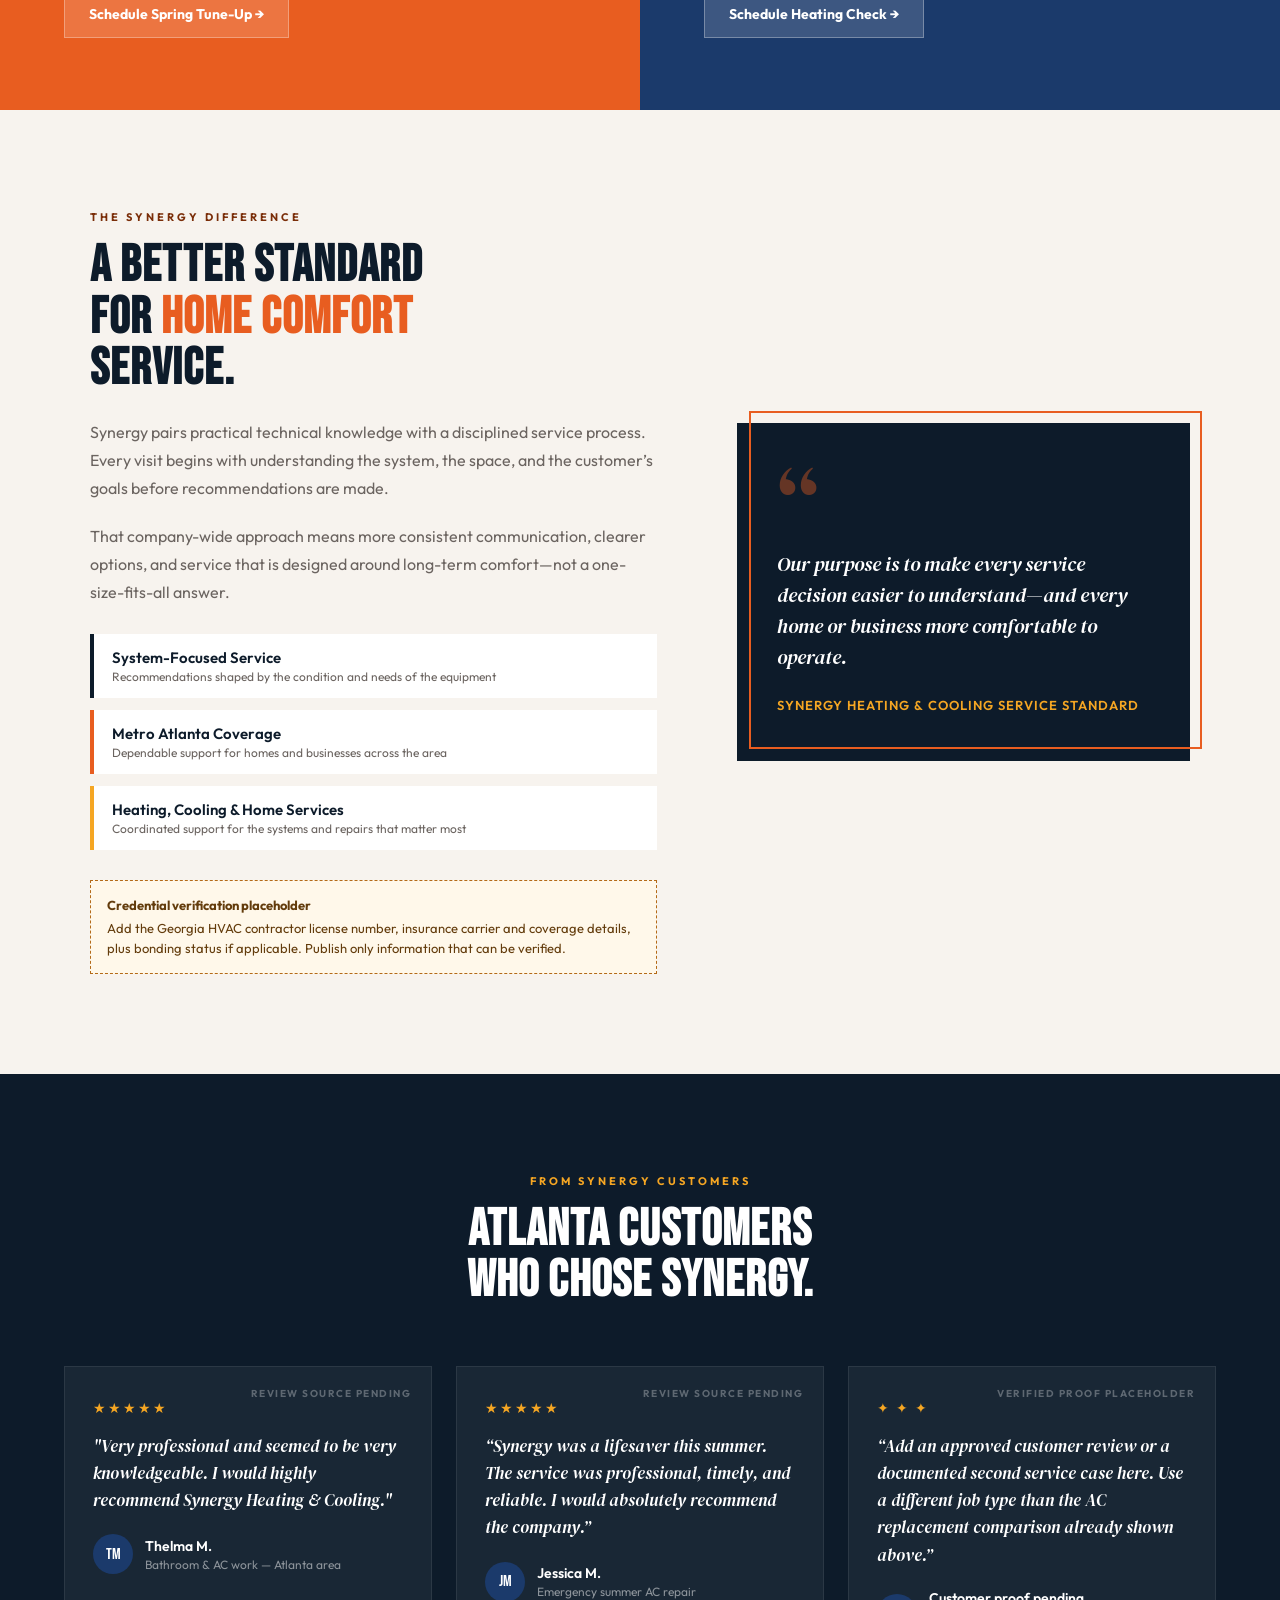
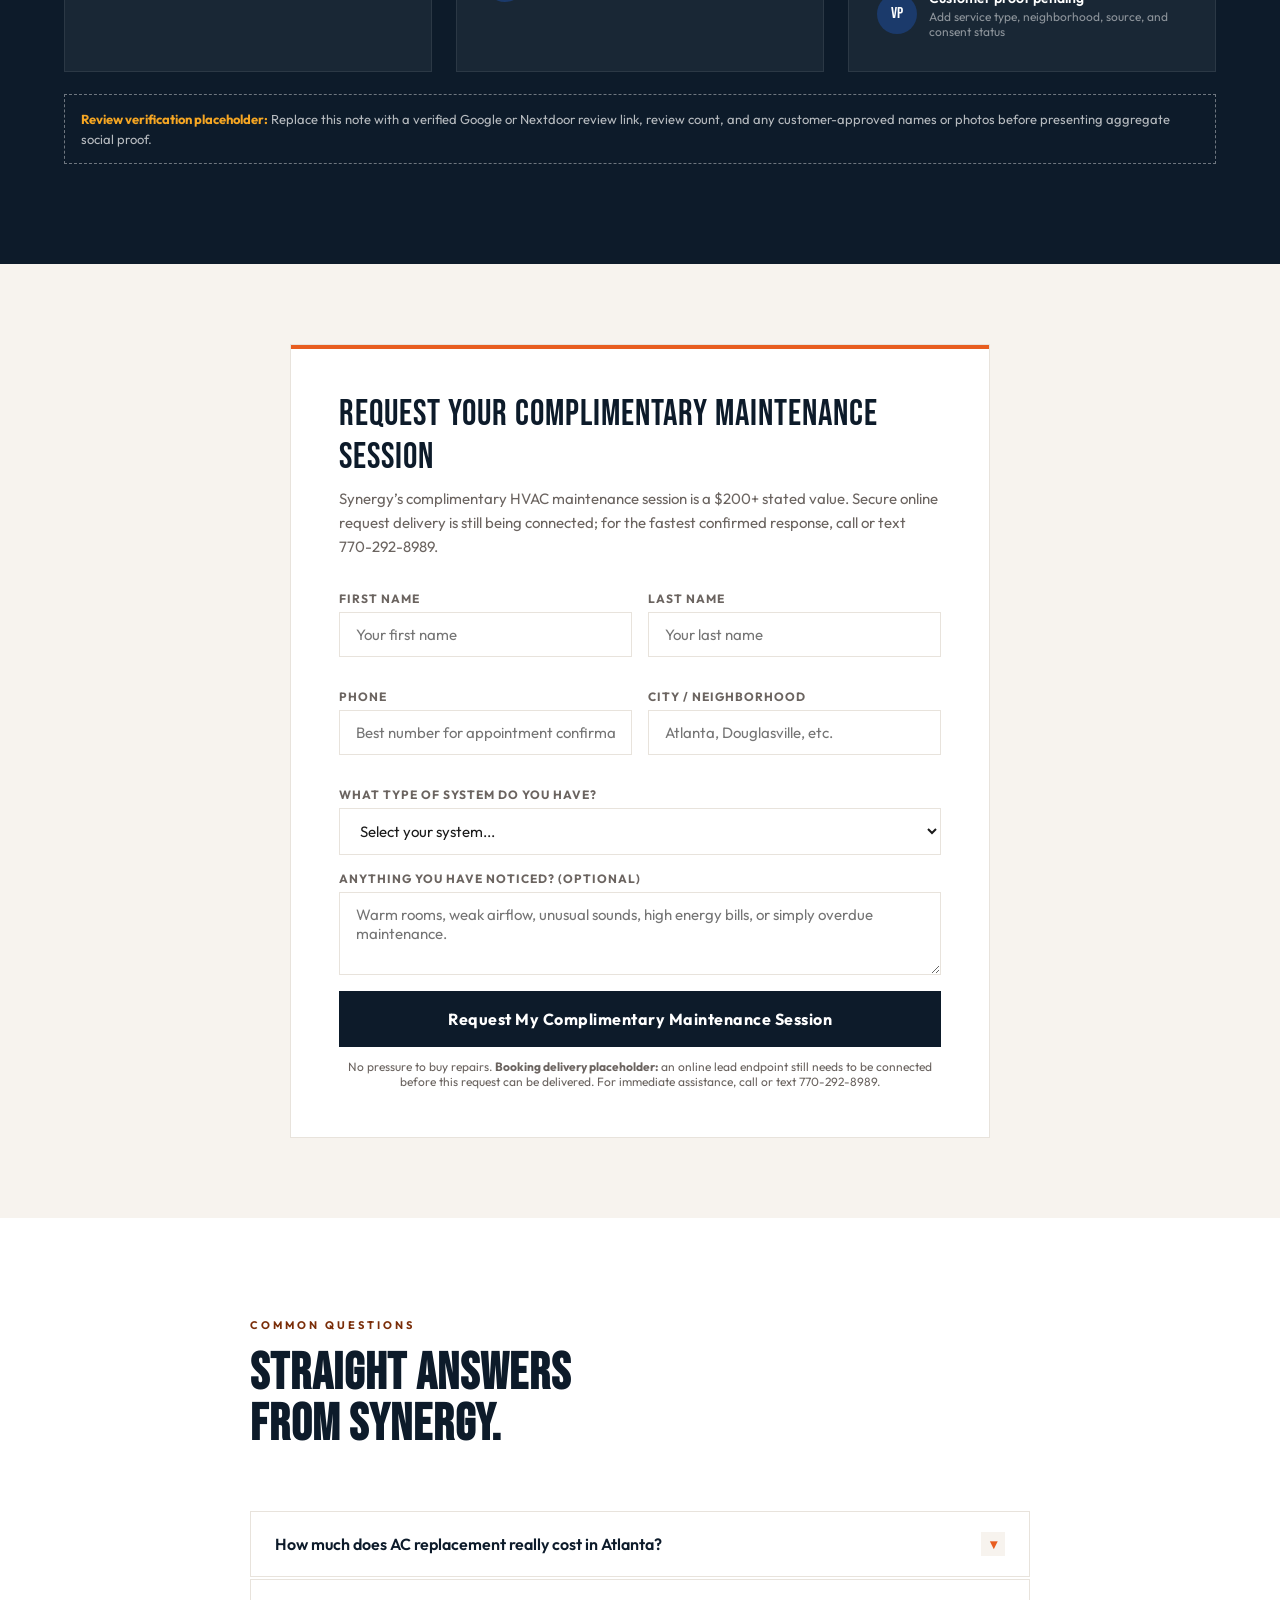
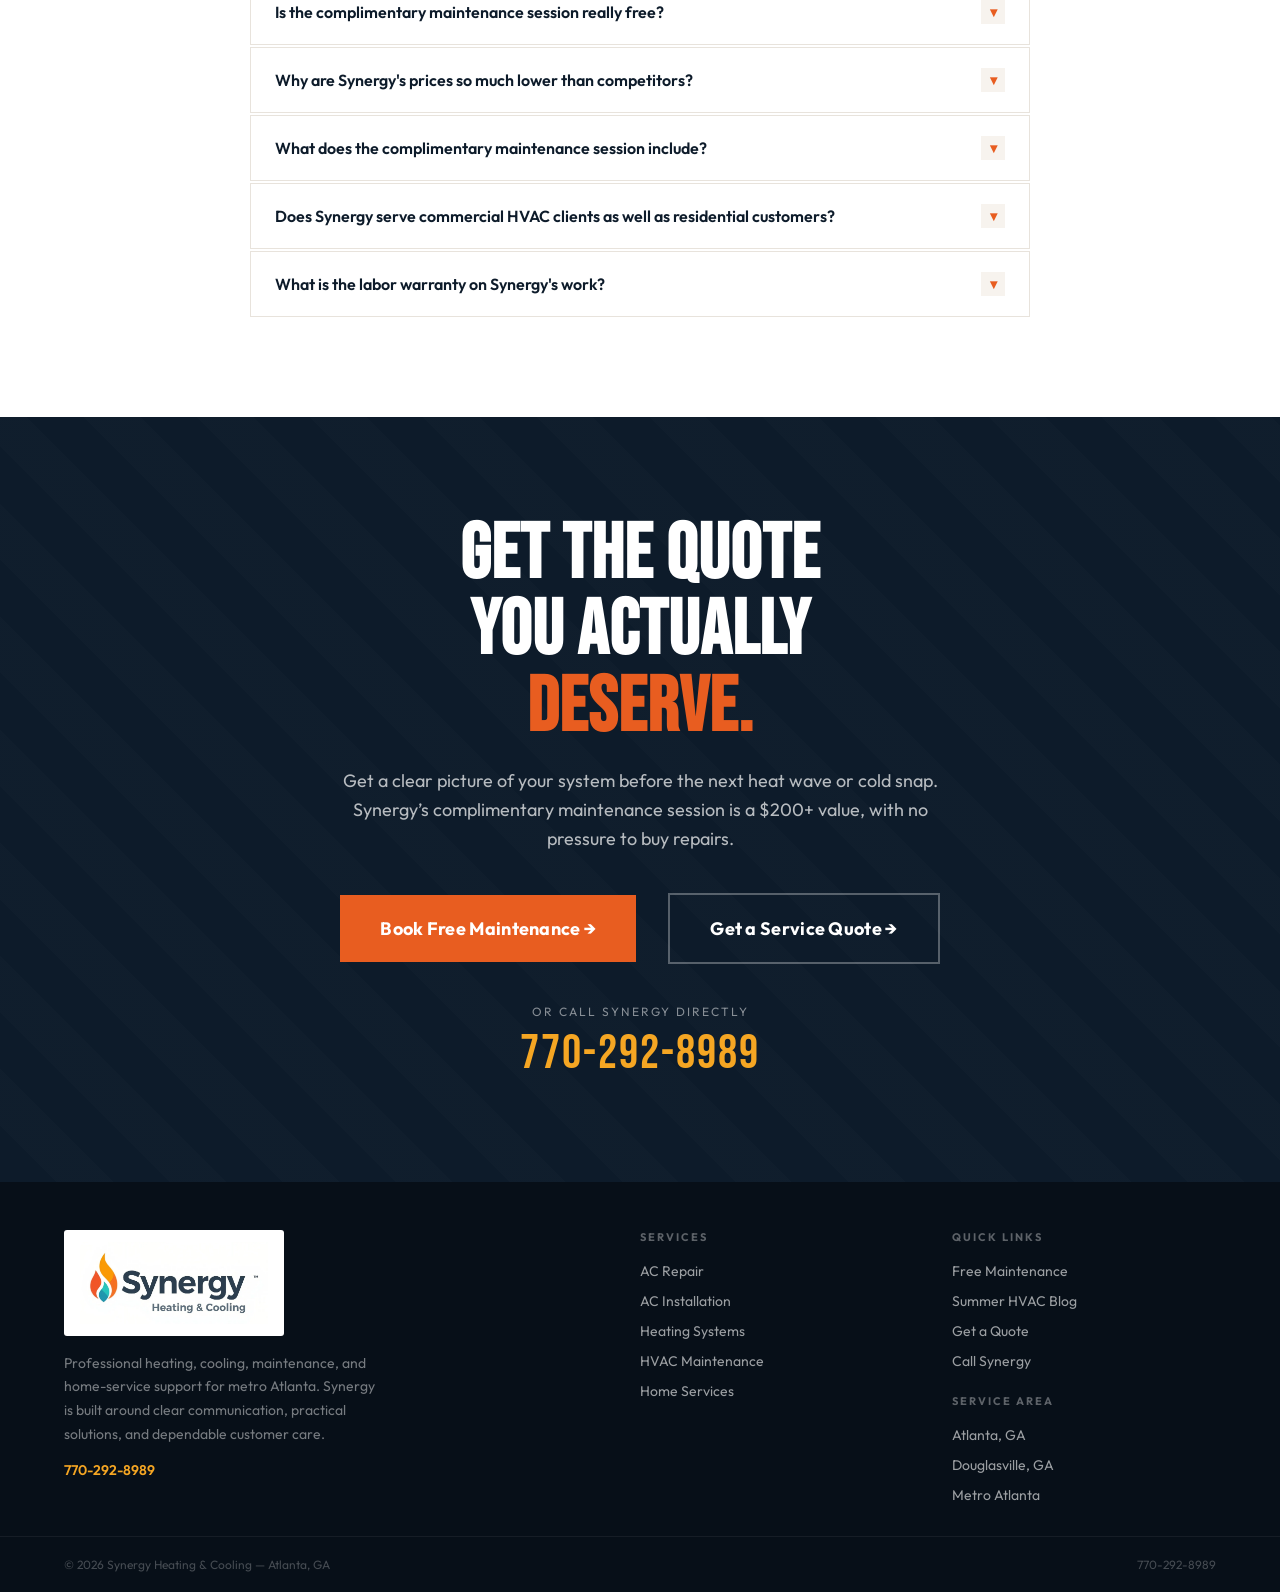
==== commit 625655be: "Add corporate credibility placeholders" ====
--- a/index.html
+++ b/index.html
@@ -276,7 +276,7 @@
 
 .comparison-their-quote {
   display: flex; align-items: baseline; gap: 8px;
-  text-decoration: line-through; color: #f08080;
+  text-decoration: line-through;   color: #FF9B8A;
   margin-bottom: 4px;
 }
 .comparison-their-quote .big-num {
@@ -469,6 +469,35 @@
 }
 .about-photo-badge-sub {
   font-size: 12px; opacity: 0.85; margin-top: 2px;
+}
+.photo-placeholder-content {
+  position: relative; z-index: 1;
+  max-width: 260px;
+  margin: 0 auto auto;
+  padding-top: 84px;
+  text-align: center;
+  color: var(--white);
+}
+.photo-placeholder-kicker {
+  display: inline-block;
+  color: var(--amber);
+  font-size: 10px;
+  font-weight: 700;
+  letter-spacing: 1.5px;
+  text-transform: uppercase;
+}
+.photo-placeholder-content h3 {
+  margin: 14px 0 10px;
+  font-family: 'Bebas Neue', sans-serif;
+  font-size: 32px;
+  line-height: 1;
+  letter-spacing: 1px;
+}
+.photo-placeholder-content p {
+  margin: 0;
+  color: rgba(255,255,255,0.76);
+  font-size: 13px;
+  line-height: 1.55;
 }
 
 .standards-badge {
@@ -998,6 +1027,16 @@
   font-size: 10px; font-weight: 700; letter-spacing: 1.5px; text-transform: uppercase;
   color: rgba(255,255,255,0.3);
 }
+.review-placeholder-note {
+  max-width: 1200px;
+  margin: 22px auto 0;
+  padding: 14px 16px;
+  border: 1px dashed rgba(255,255,255,0.4);
+  color: rgba(255,255,255,0.7);
+  font-size: 13px;
+  line-height: 1.55;
+}
+.review-placeholder-note strong { color: var(--amber); }
 
 /* ── SERVICE STANDARDS ───────────────────────── */
 .standards {
@@ -1045,6 +1084,16 @@
 .credential-sub {
   font-size: 12px; color: var(--muted); margin-top: 2px;
 }
+.credential-placeholder {
+  margin-top: 18px;
+  padding: 14px 16px;
+  border: 1px dashed #B46A17;
+  background: #FFF8EA;
+  color: #633C0C;
+  font-size: 13px;
+  line-height: 1.55;
+}
+.credential-placeholder strong { display: block; margin-bottom: 3px; }
 
 .standards-visual {
   background: var(--navy);
@@ -1491,6 +1540,7 @@
         <span class="big-num">7,500</span>
       </div>
       <span class="comparison-same">Same Scope. Labor Warranty Included.</span>
+      <p style="margin:12px 0 0;color:rgba(255,255,255,0.76);font-size:11px;line-height:1.45;"><strong style="color:var(--amber)">Documented customer case:</strong> This was an outlier quote comparison, not a typical competitor price or guaranteed result. Final scope and pricing vary by property and equipment.</p>
     </div>
 
       <div class="free-assess-card">
@@ -1583,7 +1633,11 @@
   <div class="about-visual reveal reveal-delay-2">
     <div class="about-bg-block"></div>
     <div class="about-photo-placeholder">
-      <div class="photo-icon">🔧</div>
+      <div class="photo-placeholder-content">
+        <span class="photo-placeholder-kicker">Corporate Image Placeholder</span>
+        <h3>Real Synergy Service-Team Photo Needed</h3>
+        <p>Replace this panel with an approved on-the-job, equipment, or team image before launch. Do not use a stock or AI-generated technician portrait as proof of staff.</p>
+      </div>
       <div class="about-photo-badge">
         <div class="about-photo-badge-title">Synergy Heating &amp; Cooling</div>
         <div class="about-photo-badge-sub">Professional service for metro Atlanta</div>
@@ -1888,6 +1942,10 @@
             <div class="credential-sub">Coordinated support for the systems and repairs that matter most</div>
           </div>
         </div>
+        <div class="credential-placeholder">
+          <strong>Credential verification placeholder</strong>
+          Add the Georgia HVAC contractor license number, insurance carrier and coverage details, plus bonding status if applicable. Publish only information that can be verified.
+        </div>
       </div>
     </div>
 
@@ -1909,7 +1967,7 @@
   </div>
   <div class="testimonials-grid">
     <div class="testimonial-card reveal">
-      <div class="testimonial-platform">Website</div>
+      <div class="testimonial-platform">Review source pending</div>
       <div class="testimonial-stars">★★★★★</div>
       <p class="testimonial-quote">"Very professional and seemed to be very knowledgeable. I would highly recommend Synergy Heating &amp; Cooling."</p>
       <div class="testimonial-author">
@@ -1921,7 +1979,7 @@
       </div>
     </div>
     <div class="testimonial-card reveal reveal-delay-1">
-      <div class="testimonial-platform">Website</div>
+      <div class="testimonial-platform">Review source pending</div>
       <div class="testimonial-stars">★★★★★</div>
       <p class="testimonial-quote">“Synergy was a lifesaver this summer. The service was professional, timely, and reliable. I would absolutely recommend the company.”</p>
       <div class="testimonial-author">
@@ -1933,25 +1991,26 @@
       </div>
     </div>
     <div class="testimonial-card reveal reveal-delay-2">
-      <div class="testimonial-platform">Nextdoor</div>
-      <div class="testimonial-stars">★★★★★</div>
-      <p class="testimonial-quote">“We received a $32,000 quote from another company. Synergy assessed the system and completed the job for $7,500 with the same scope. The value was remarkable.”</p>
+      <div class="testimonial-platform">Verified proof placeholder</div>
+      <div class="testimonial-stars">✦ ✦ ✦</div>
+      <p class="testimonial-quote">“Add an approved customer review or a documented second service case here. Use a different job type than the AC replacement comparison already shown above.”</p>
       <div class="testimonial-author">
-        <div class="author-avatar">AT</div>
+        <div class="author-avatar">VP</div>
         <div>
-          <div class="author-name">Atlanta Homeowner</div>
-          <div class="author-detail">Full AC system replacement</div>
-        </div>
-      </div>
-    </div>
-  </div>
+          <div class="author-name">Customer proof pending</div>
+          <div class="author-detail">Add service type, neighborhood, source, and consent status</div>
+        </div>
+      </div>
+    </div>
+  </div>
+  <p class="review-placeholder-note"><strong>Review verification placeholder:</strong> Replace this note with a verified Google or Nextdoor review link, review count, and any customer-approved names or photos before presenting aggregate social proof.</p>
 </section>
 
 <!-- ── FORM ───────────────────────────────────── -->
 <section class="form-section" id="form">
   <div class="form-inner reveal">
-    <div class="form-headline">Reserve Your Free Maintenance Session</div>
-    <p class="form-sub">Choose a time request online for Synergy’s complimentary HVAC maintenance session, a $200+ value. Share a few details and we will confirm availability with you.</p>
+    <div class="form-headline">Request Your Complimentary Maintenance Session</div>
+    <p class="form-sub">Synergy’s complimentary HVAC maintenance session is a $200+ stated value. Secure online request delivery is still being connected; for the fastest confirmed response, call or text 770-292-8989.</p>
     <form id="maintenance-booking-form" action="#" method="post" data-formspree-endpoint="">
       <input type="hidden" name="_subject" value="New Synergy HVAC Maintenance Request">
       <div class="form-row">
@@ -1989,8 +2048,8 @@
         <label for="details">Anything you have noticed? (Optional)</label>
         <textarea id="details" name="details" rows="3" placeholder="Warm rooms, weak airflow, unusual sounds, high energy bills, or simply overdue maintenance."></textarea>
       </div>
-      <button class="form-submit" type="submit">Reserve My Complimentary Maintenance Session</button>
-      <p class="form-note">No pressure to buy repairs. By submitting, you are requesting a complimentary maintenance appointment with Synergy Heating &amp; Cooling. We will contact you to confirm availability.</p>
+      <button class="form-submit" type="submit">Request My Complimentary Maintenance Session</button>
+      <p class="form-note">No pressure to buy repairs. <strong>Booking delivery placeholder:</strong> an online lead endpoint still needs to be connected before this request can be delivered. For immediate assistance, call or text 770-292-8989.</p>
       <p class="form-status" id="form-status" role="status" aria-live="polite"></p>
     </form>
   </div>
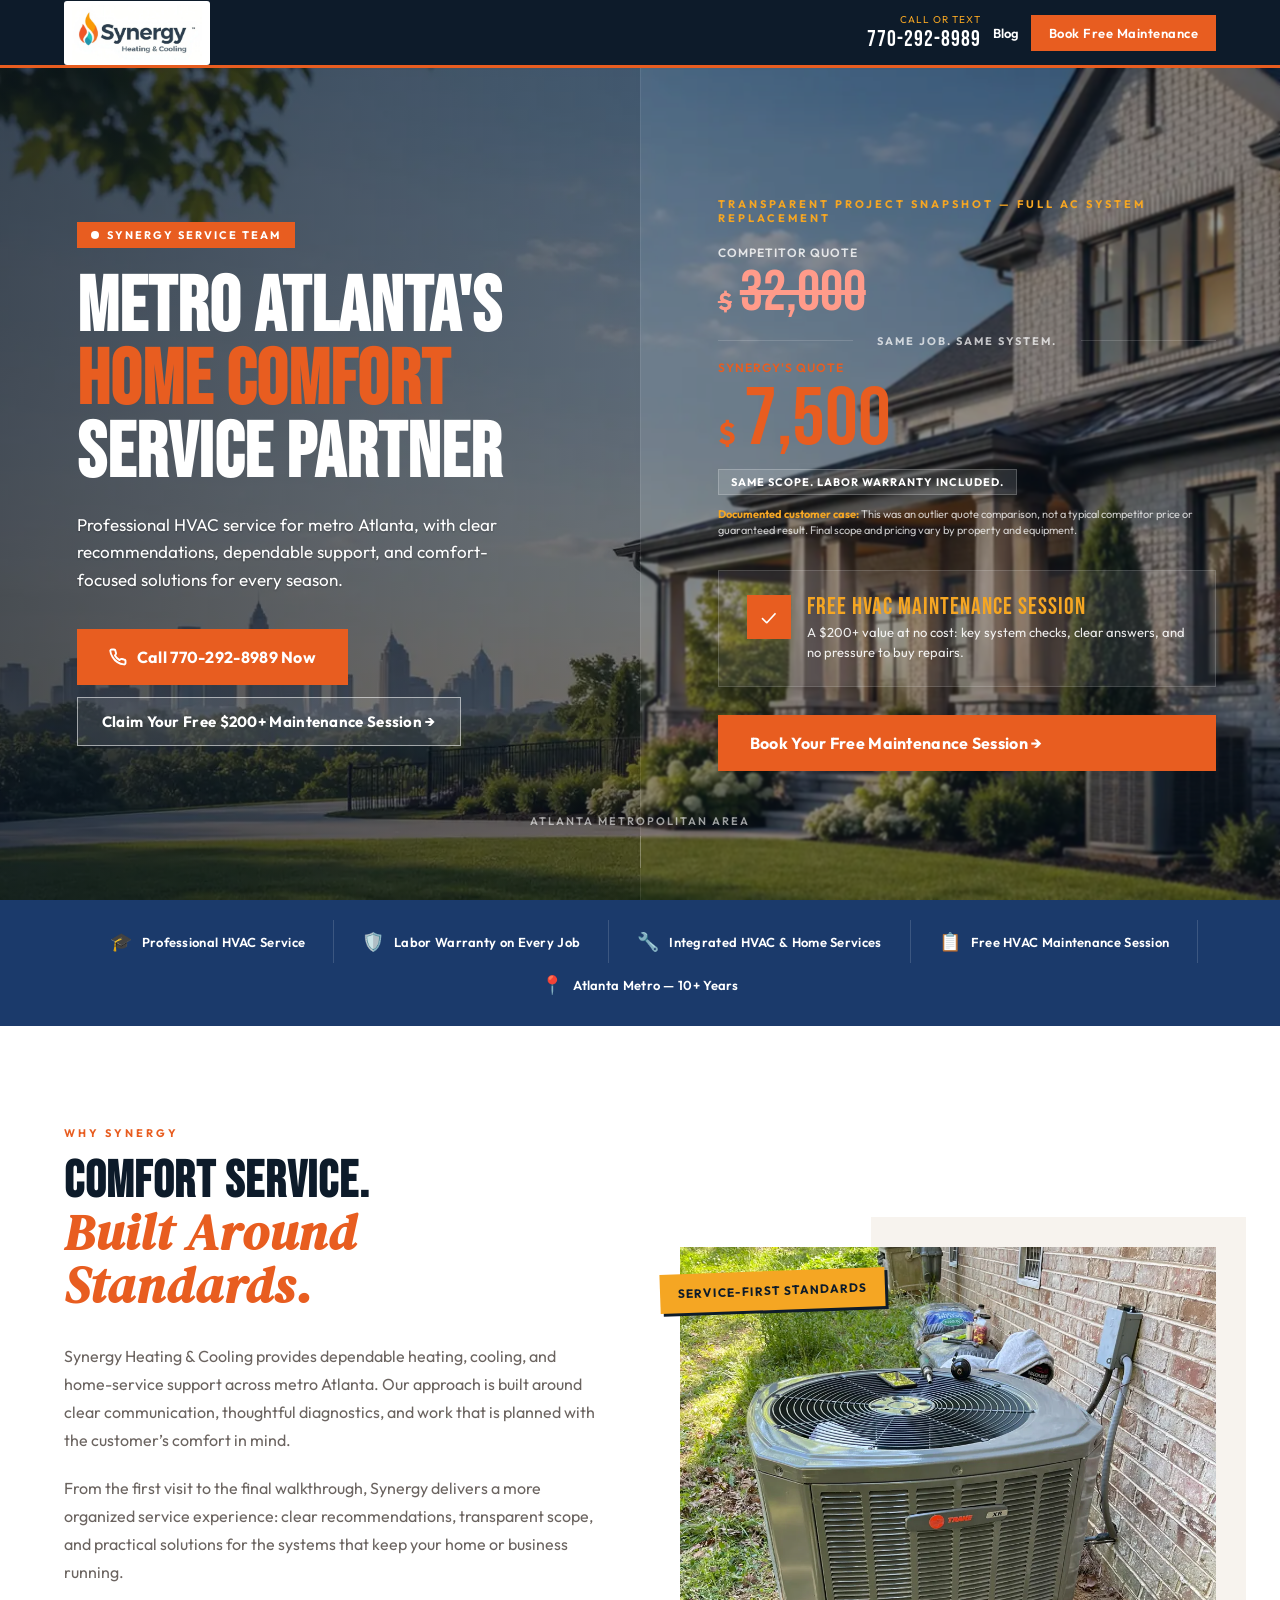
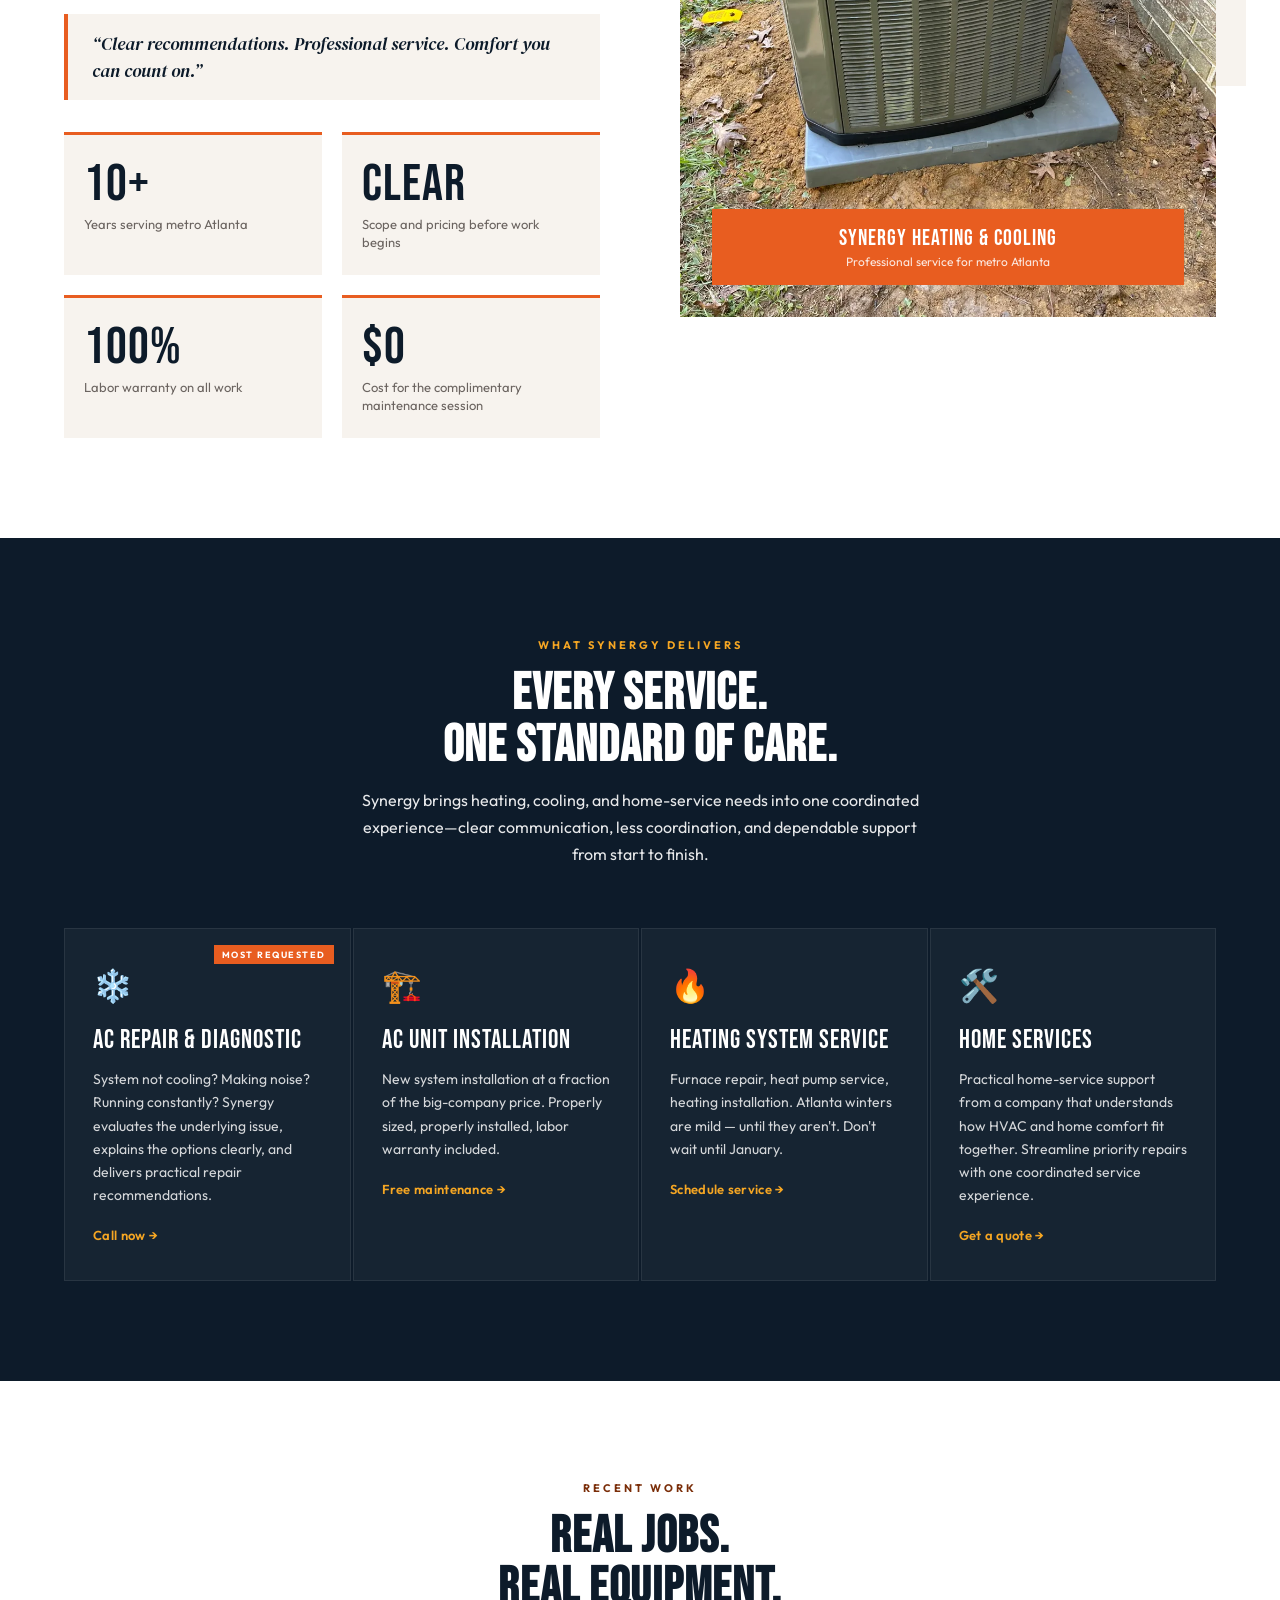
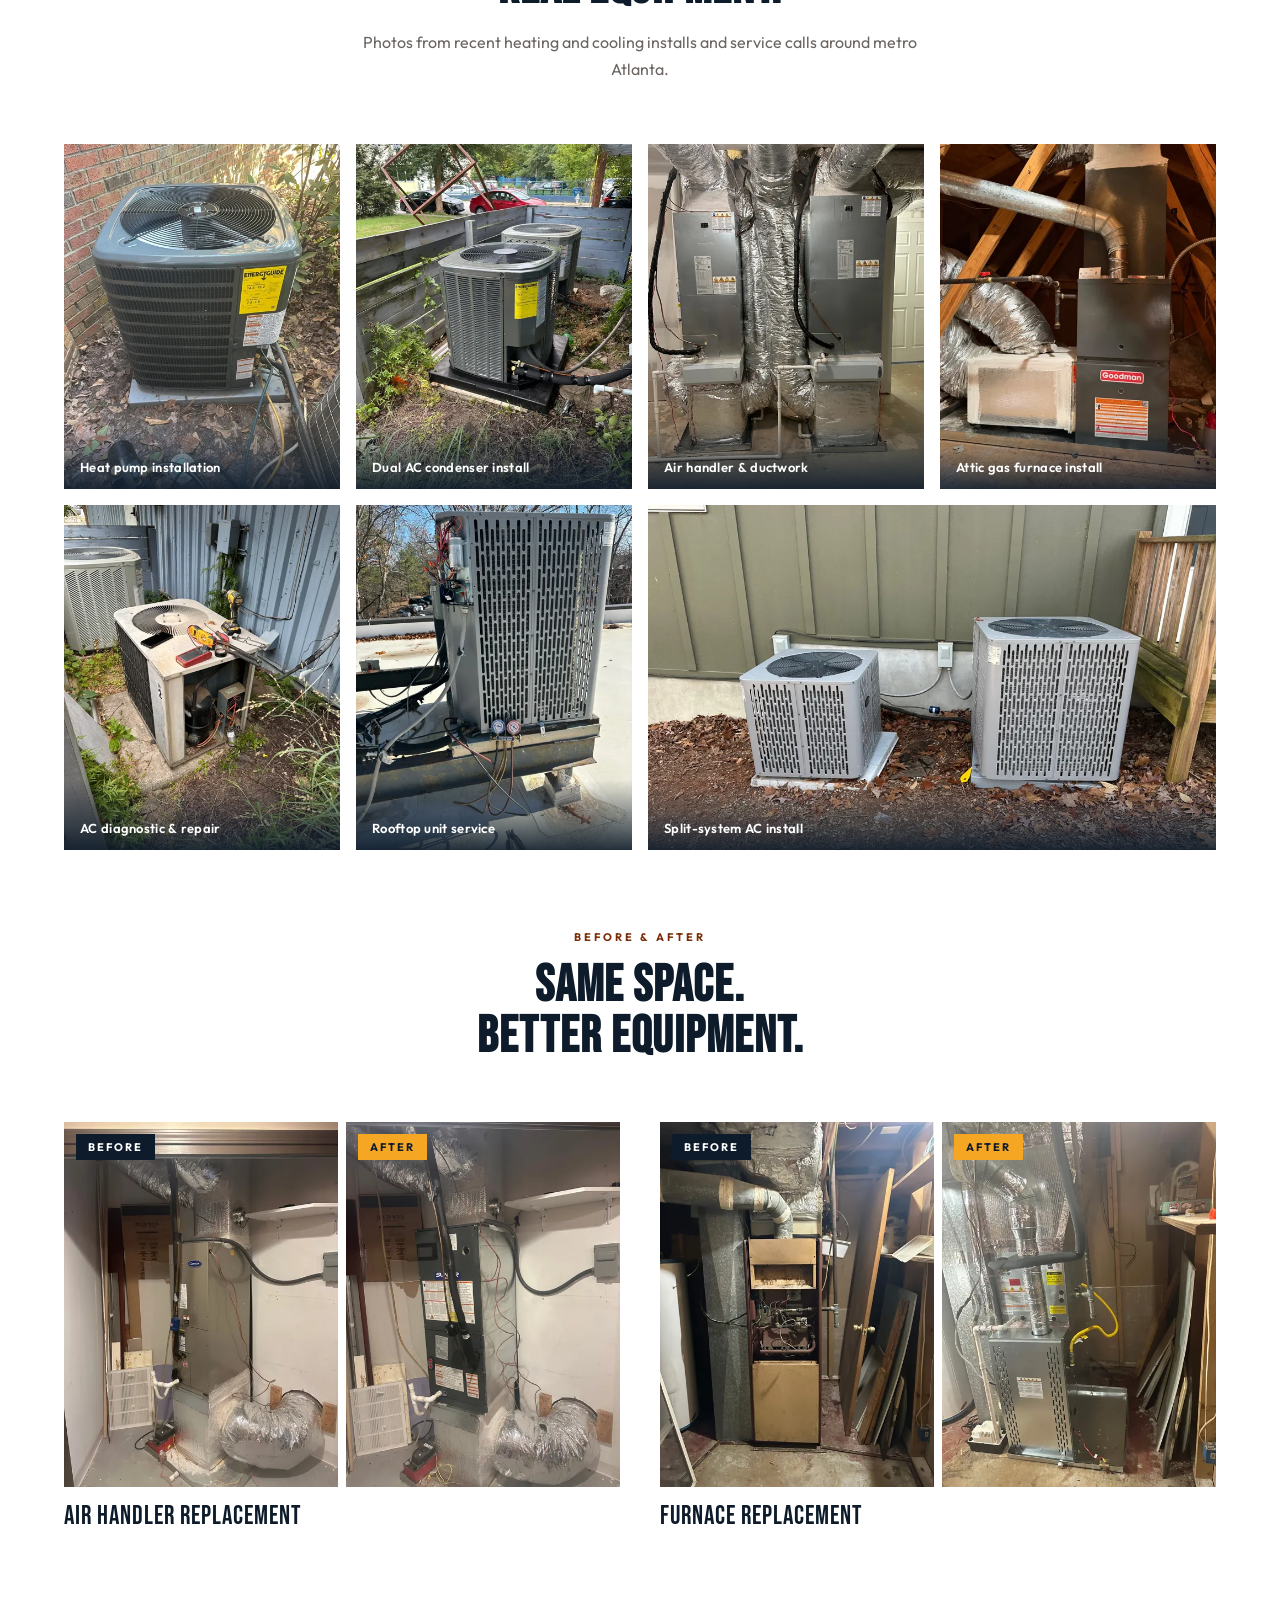
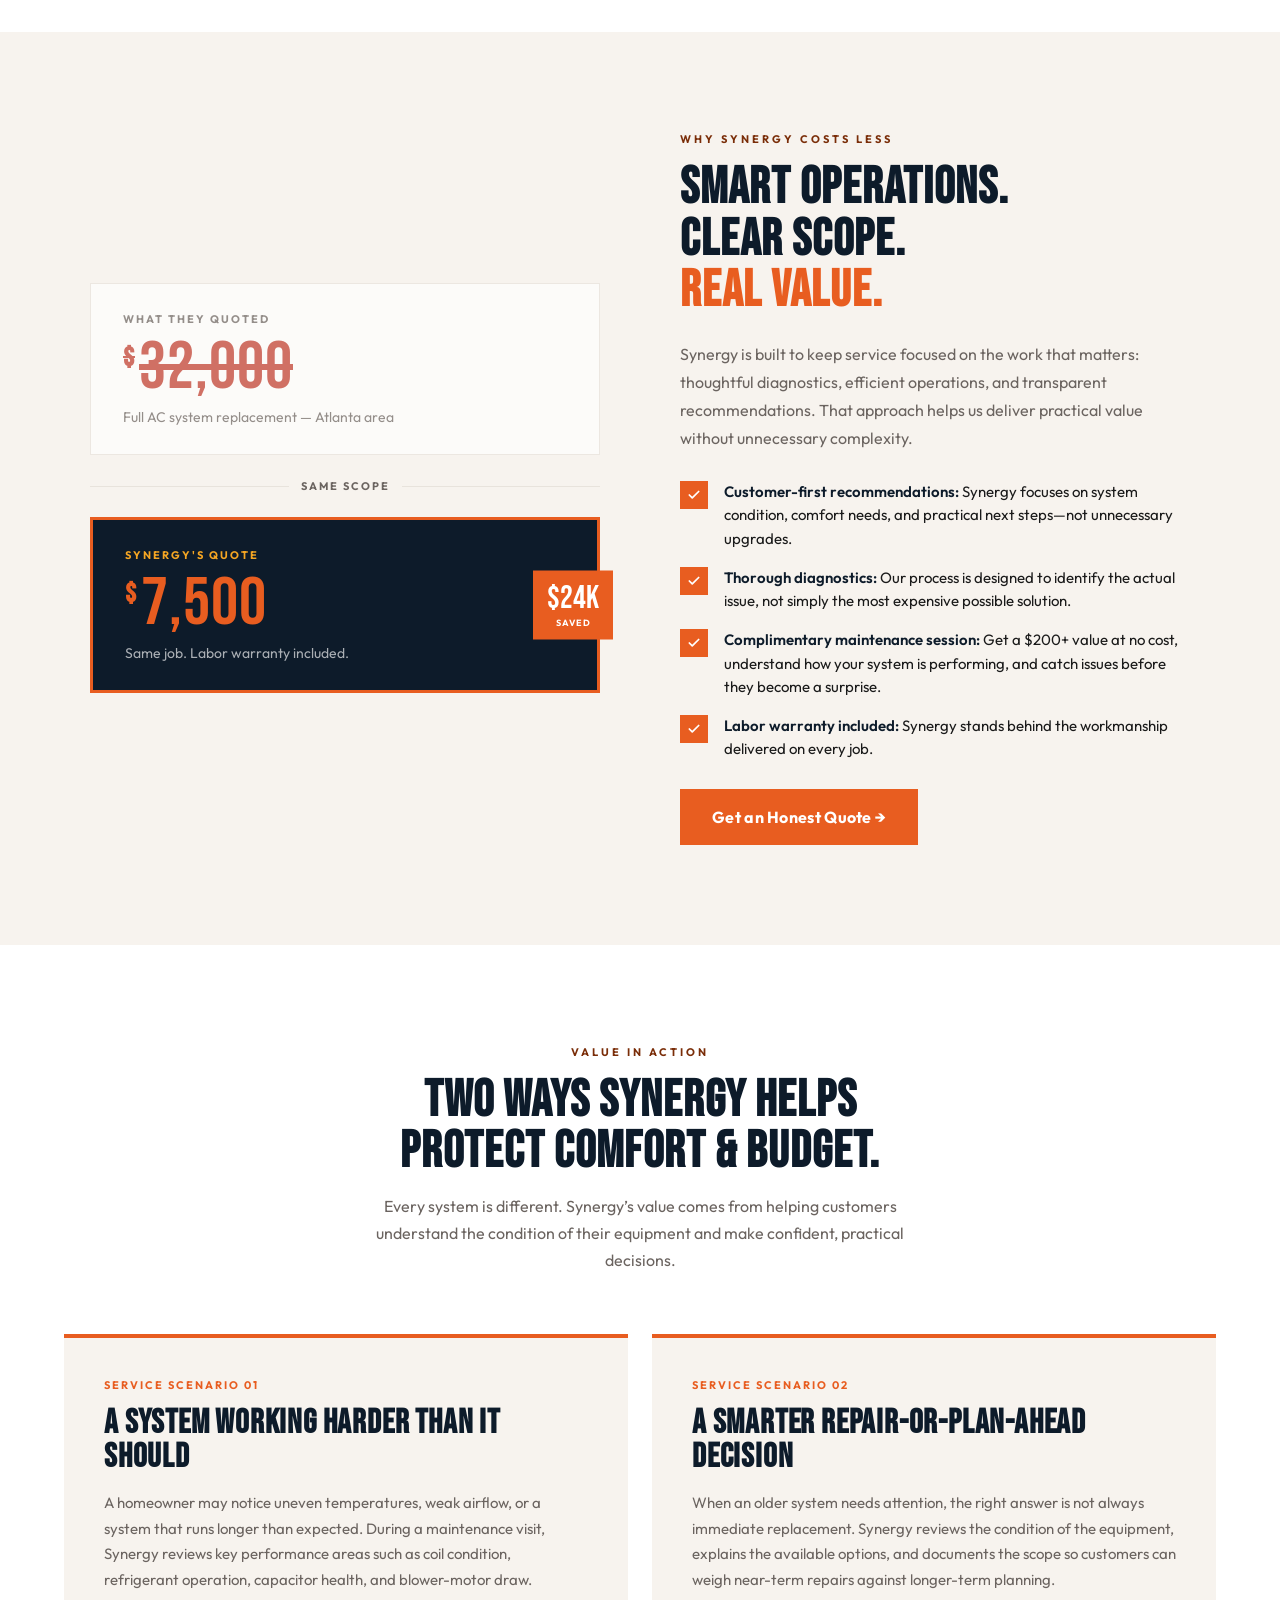
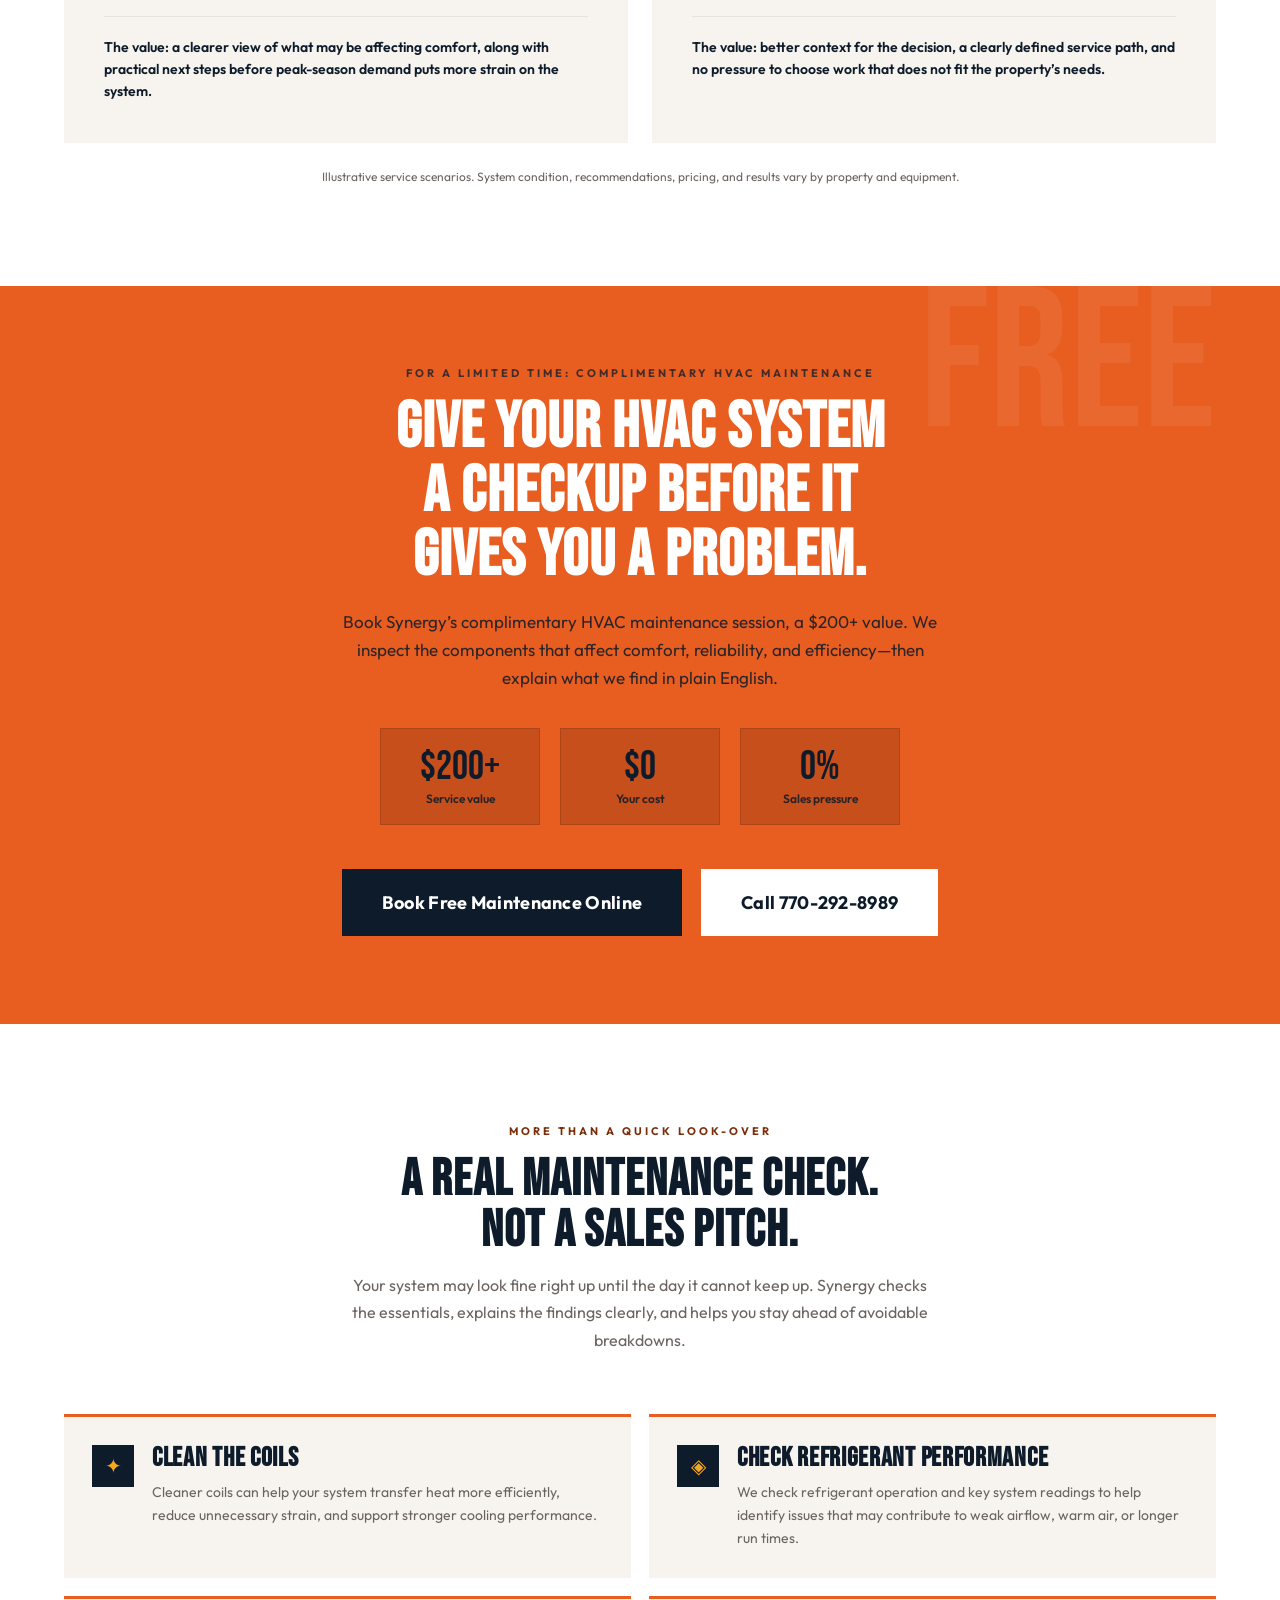
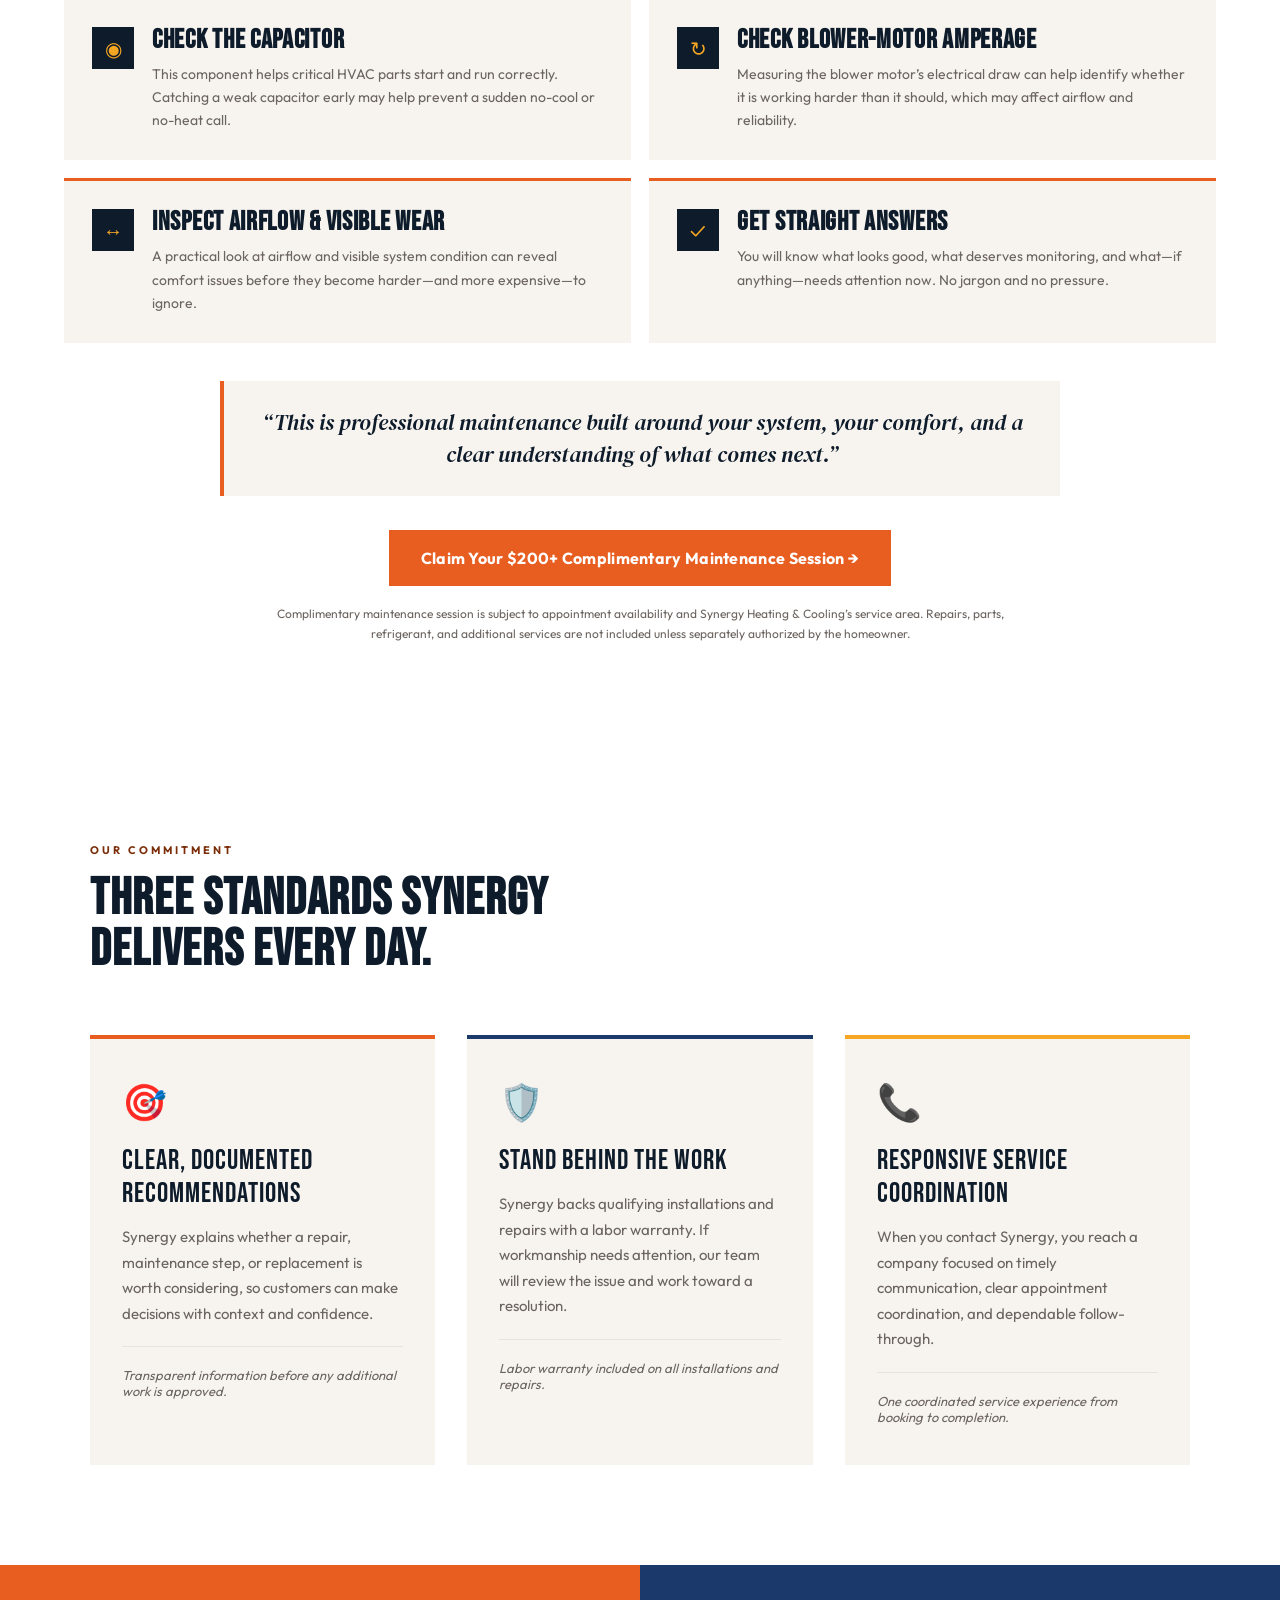
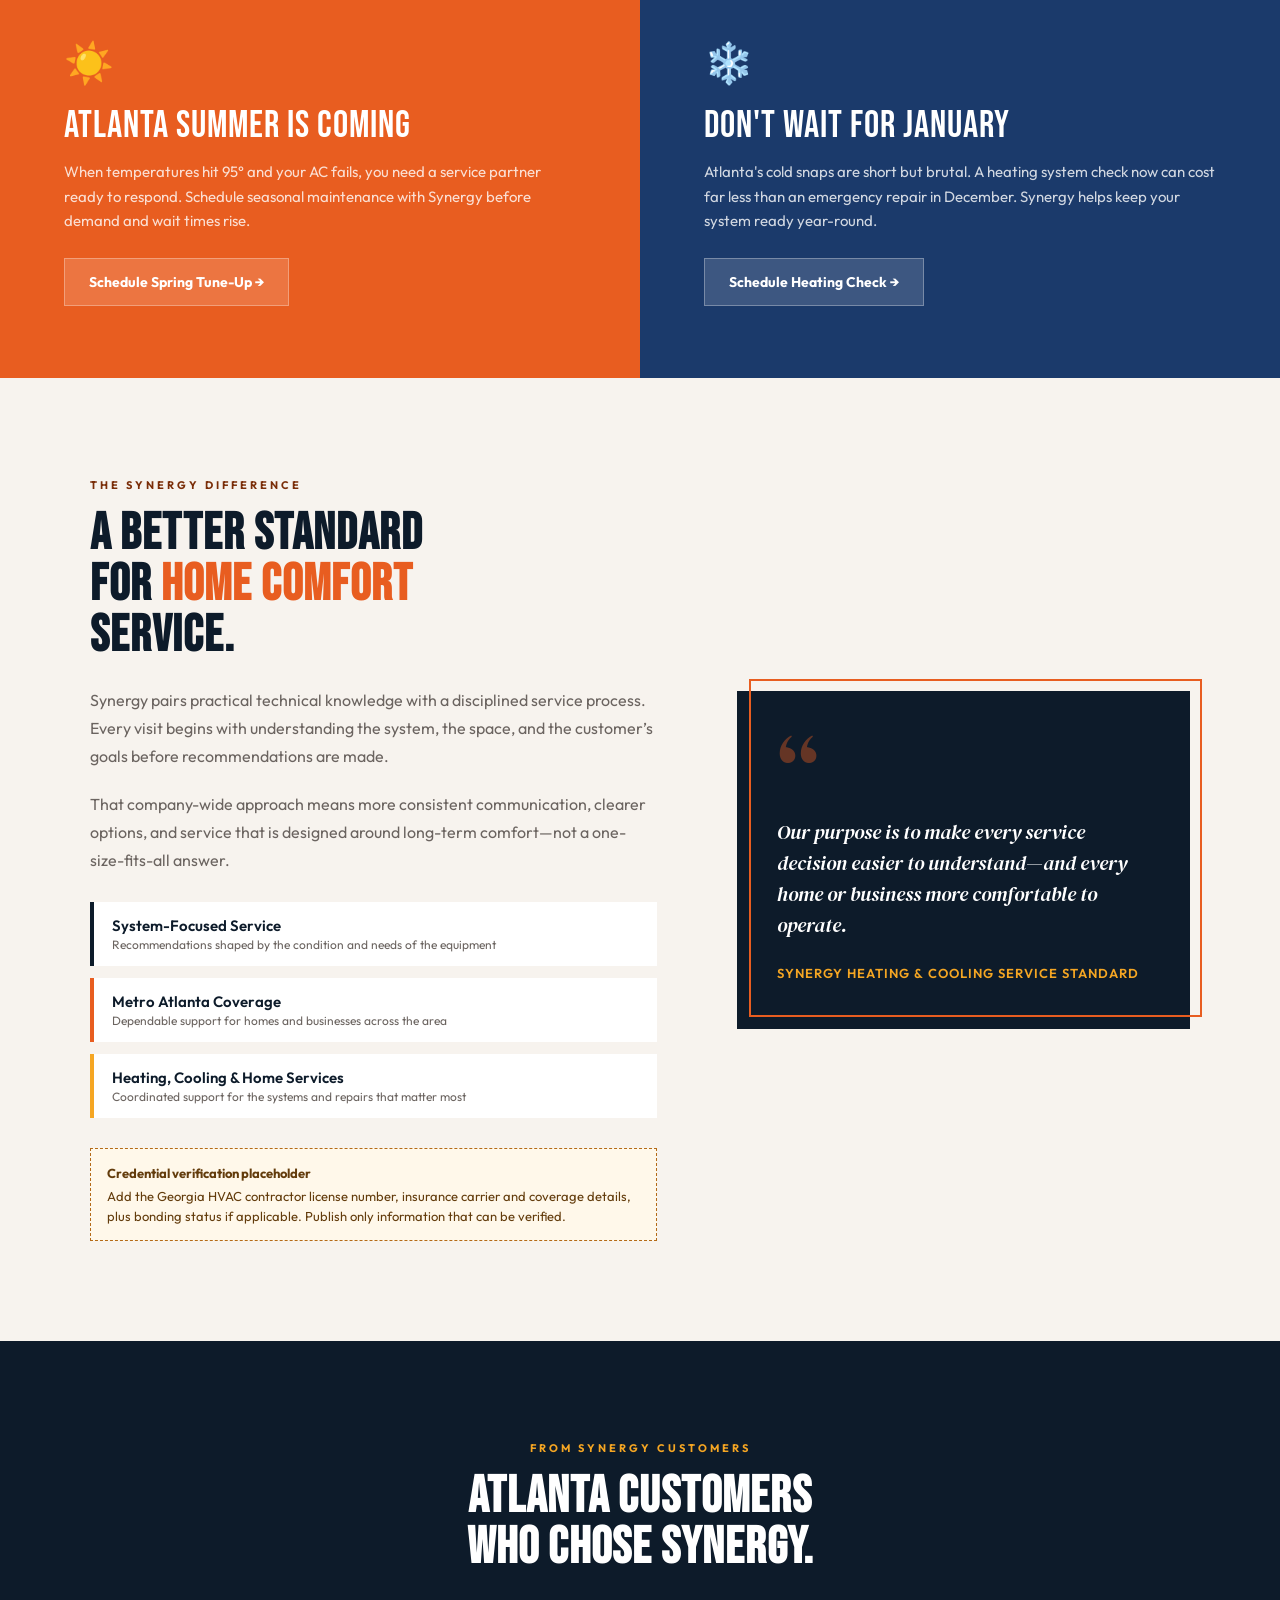
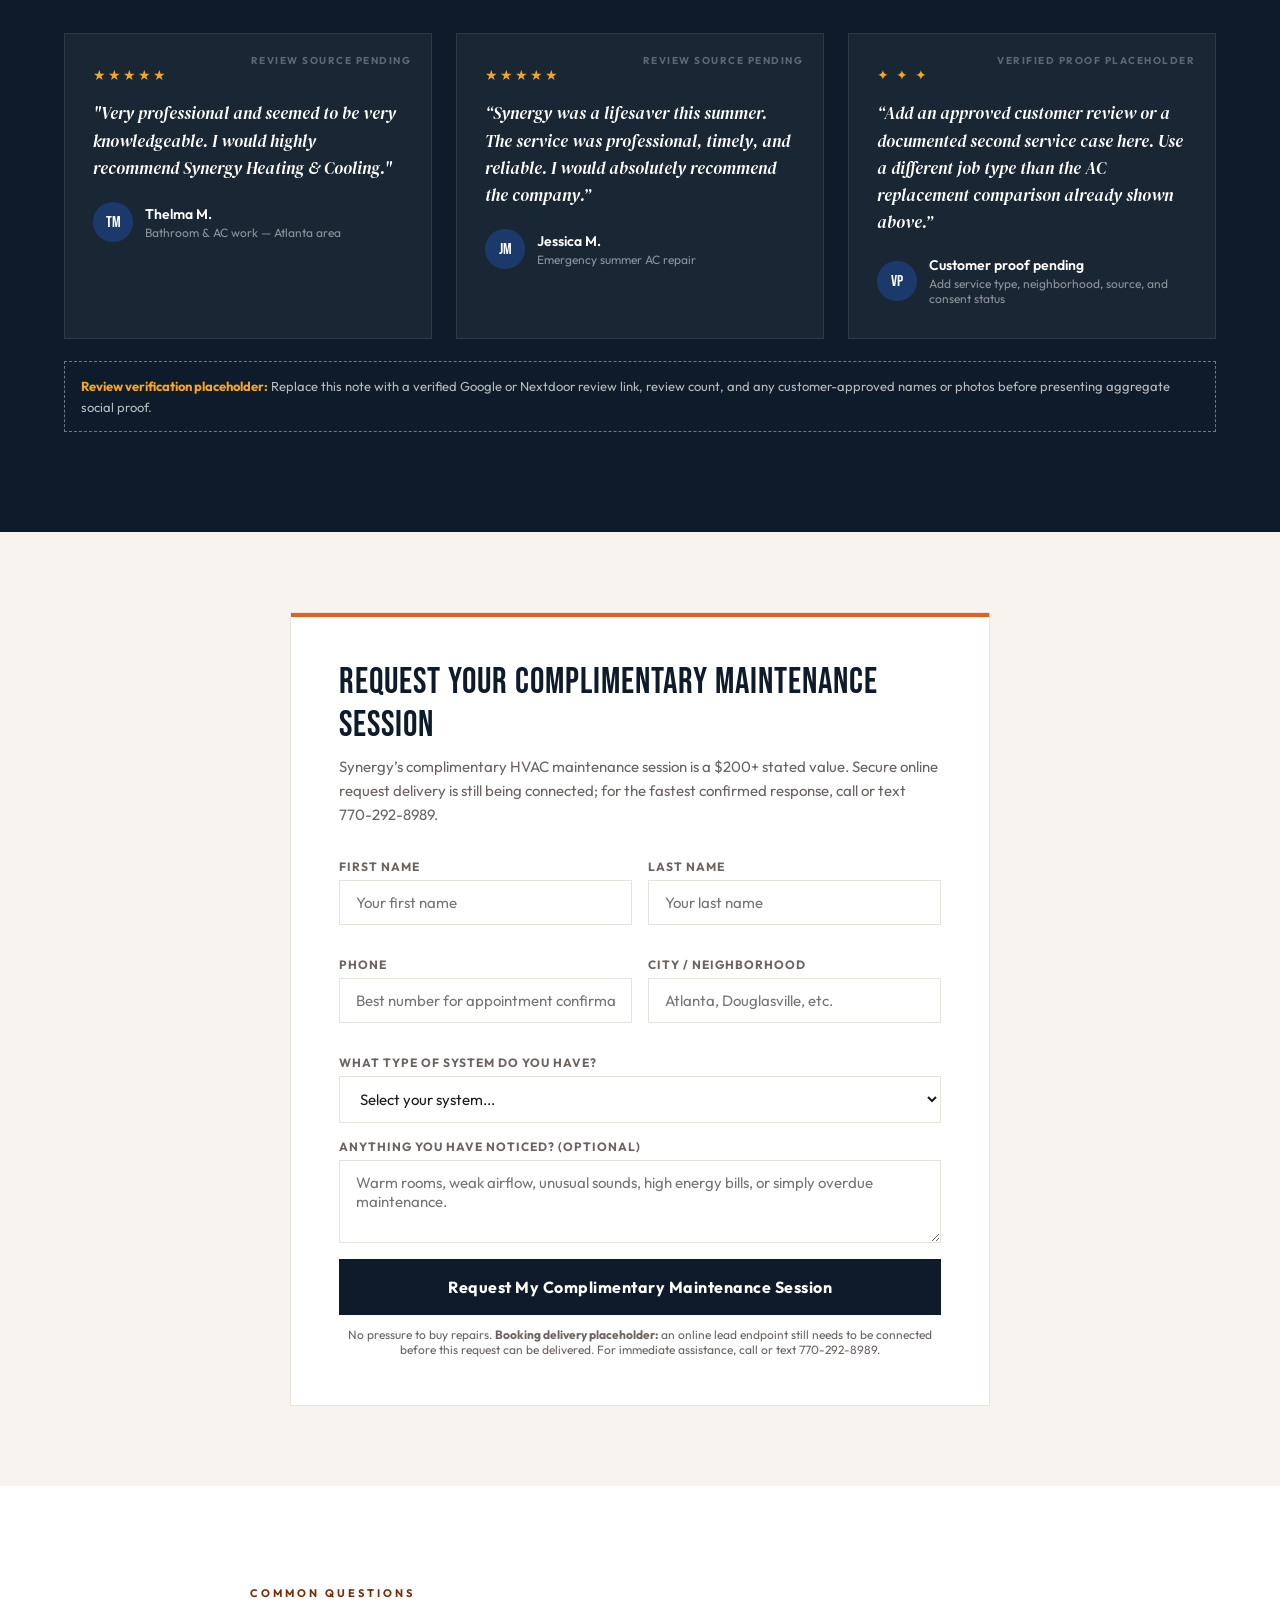
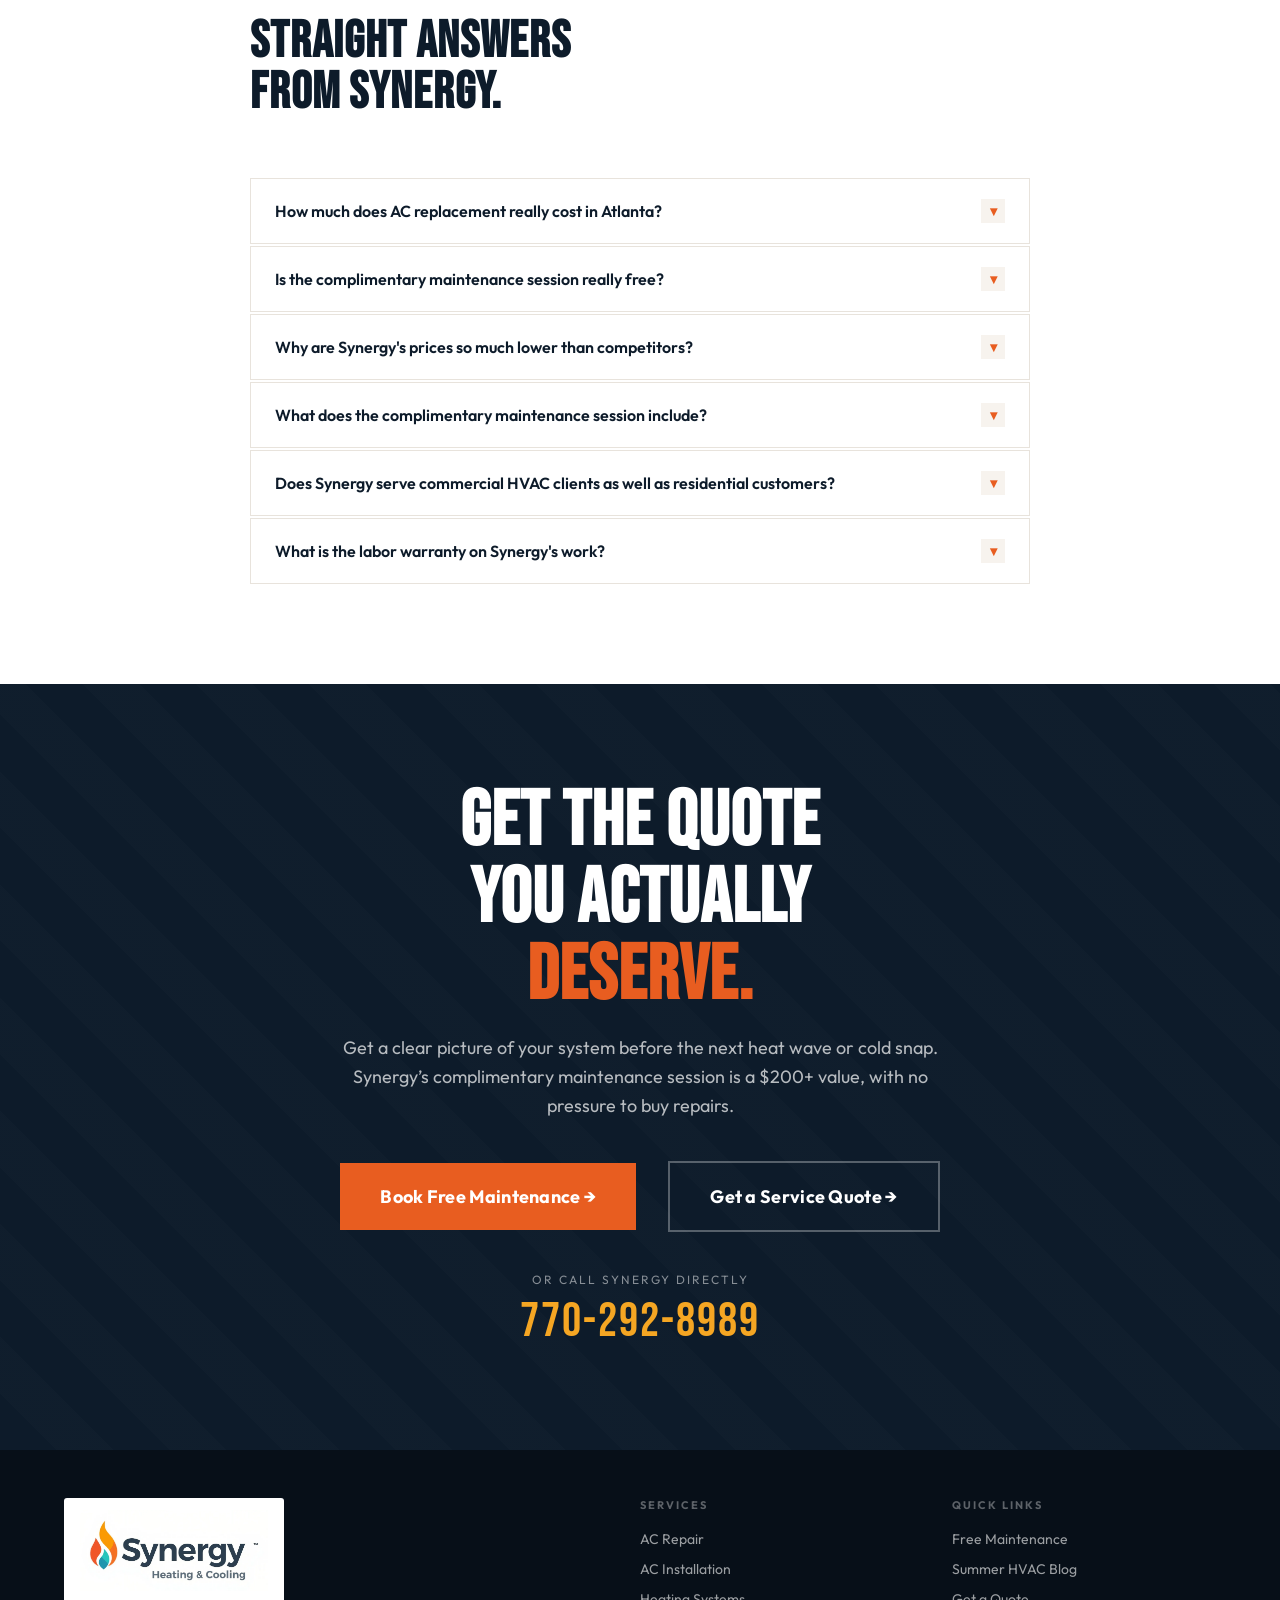
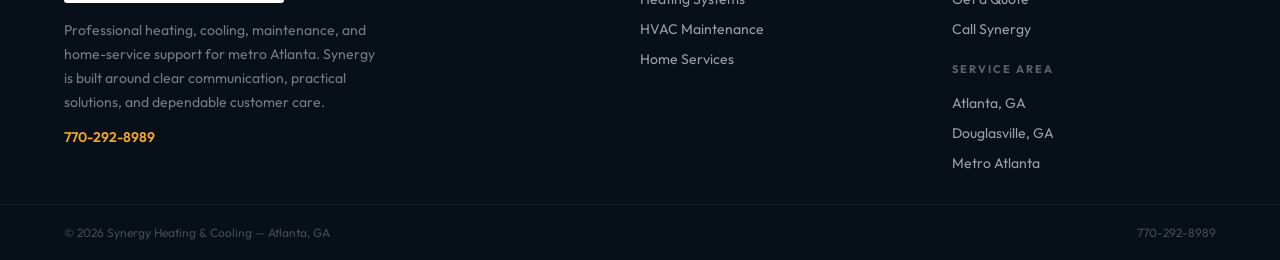
==== commit 95d75997: "Add real job photos: Recent Work gallery, before/after, blog images - Add SEO-named WebP images (100" ====
--- a/index.html
+++ b/index.html
@@ -30,6 +30,7 @@
       "name": "Synergy Heating & Cooling",
       "url": "https://kenwest00.github.io/tonys-hvac-website/",
       "telephone": "+1-770-292-8989",
+      "image": ["https://kenwest00.github.io/tonys-hvac-website/images/trane-ac-condenser-installation-atlanta-ga.webp", "https://kenwest00.github.io/tonys-hvac-website/images/heat-pump-condenser-installation-atlanta-ga.webp", "https://kenwest00.github.io/tonys-hvac-website/images/dual-ac-condensers-installation-atlanta-ga.webp", "https://kenwest00.github.io/tonys-hvac-website/images/furnace-replacement-after-atlanta-ga.webp"],
       "priceRange": "$$",
       "areaServed": ["Atlanta, GA", "Douglasville, GA", "Metro Atlanta"],
       "review": [
@@ -470,34 +471,10 @@
 .about-photo-badge-sub {
   font-size: 12px; opacity: 0.85; margin-top: 2px;
 }
-.photo-placeholder-content {
-  position: relative; z-index: 1;
-  max-width: 260px;
-  margin: 0 auto auto;
-  padding-top: 84px;
-  text-align: center;
-  color: var(--white);
-}
-.photo-placeholder-kicker {
-  display: inline-block;
-  color: var(--amber);
-  font-size: 10px;
-  font-weight: 700;
-  letter-spacing: 1.5px;
-  text-transform: uppercase;
-}
-.photo-placeholder-content h3 {
-  margin: 14px 0 10px;
-  font-family: 'Bebas Neue', sans-serif;
-  font-size: 32px;
-  line-height: 1;
-  letter-spacing: 1px;
-}
-.photo-placeholder-content p {
-  margin: 0;
-  color: rgba(255,255,255,0.76);
-  font-size: 13px;
-  line-height: 1.55;
+.about-photo-img {
+  position: absolute; inset: 0;
+  width: 100%; height: 100%;
+  object-fit: cover;
 }
 
 .standards-badge {
@@ -508,6 +485,59 @@
   font-size: 12px; font-weight: 700; letter-spacing: 1px; text-transform: uppercase;
   transform: rotate(-2deg);
   box-shadow: 3px 3px 0 var(--navy);
+}
+
+
+/* ── RECENT WORK ────────────────────────────── */
+.work { padding: 100px 5vw; background: var(--white); }
+.work-inner { max-width: 1200px; margin: 0 auto; }
+.work-grid {
+  display: grid; grid-template-columns: repeat(4, 1fr); gap: 16px;
+  margin-top: 48px;
+}
+.work-tile { position: relative; margin: 0; overflow: hidden; background: var(--navy); }
+.work-tile:not(.wide) { aspect-ratio: 4 / 5; }
+.work-tile.wide { grid-column: span 2; }
+.work-tile img { display: block; width: 100%; height: 100%; object-fit: cover; }
+.work-tile.wide img { position: absolute; inset: 0; }
+.work-tile figcaption {
+  position: absolute; left: 0; right: 0; bottom: 0;
+  padding: 40px 16px 14px;
+  background: linear-gradient(to top, rgba(13,27,42,0.9), rgba(13,27,42,0));
+  color: var(--white); font-size: 13px; font-weight: 600; letter-spacing: 0.3px;
+}
+
+.ba-block { margin-top: 80px; }
+.ba-grid { display: grid; grid-template-columns: 1fr 1fr; gap: 40px; margin-top: 40px; }
+.ba-pair { display: grid; grid-template-columns: 1fr 1fr; gap: 8px; }
+.ba-shot { position: relative; margin: 0; aspect-ratio: 3 / 4; overflow: hidden; background: var(--navy); }
+.ba-shot img { display: block; width: 100%; height: 100%; object-fit: cover; }
+.ba-tag {
+  position: absolute; top: 12px; left: 12px;
+  padding: 6px 12px;
+  font-size: 11px; font-weight: 700; letter-spacing: 2px; text-transform: uppercase;
+  background: var(--navy); color: var(--white);
+}
+.ba-tag.after { background: var(--amber); color: var(--navy); }
+.ba-title {
+  margin-top: 14px;
+  font-family: 'Bebas Neue', sans-serif;
+  font-size: 26px; letter-spacing: 1px; color: var(--navy);
+}
+
+/* ── HERO SCROLL CUE ────────────────────────── */
+.hero-scroll-cue {
+  position: absolute; bottom: 32px; left: 50%; transform: translateX(-50%);
+  z-index: 2; opacity: 0.6;
+  display: flex; flex-direction: column; align-items: center; gap: 8px;
+  text-align: center;
+  font-size: 11px; font-weight: 600; letter-spacing: 2px; text-transform: uppercase; color: white;
+  pointer-events: none;
+}
+.hero-scroll-cue span { display: block; width: 1px; height: 32px; background: rgba(255,255,255,0.4); animation: scrollcue 1.8s ease-in-out infinite; }
+@keyframes scrollcue {
+  0%,100%{opacity:0.3;transform:scaleY(0.6);transform-origin:top}
+  50%{opacity:0.9;transform:scaleY(1);transform-origin:top}
 }
 
 /* ── SERVICES ───────────────────────────────── */
@@ -848,6 +878,7 @@
   margin: 0 8px;
 }
 .assess-btn:hover { background: #0a1520; transform: translateY(-2px); }
+.assessment-cta .assess-btn { margin: 8px; }
 
 .assess-btn.secondary-btn {
   background: var(--white); color: var(--navy);
@@ -1415,6 +1446,10 @@
   .trust-bar { justify-content: flex-start; overflow-x: auto; }
   .trust-item { white-space: nowrap; }
   .about-visual { display: none; }
+  .hero-scroll-cue { display: none; }
+  .work-grid { grid-template-columns: 1fr 1fr; }
+  .work-tile.wide { aspect-ratio: 4 / 3; }
+  .ba-grid { grid-template-columns: 1fr; }
   .hero-right { padding: 60px 6vw; }
 }
 
@@ -1555,19 +1590,9 @@
       Book Your Free Maintenance Session →
     </a>
   </div>
+
+  <div class="hero-scroll-cue" aria-hidden="true">Atlanta Metropolitan Area<span></span></div>
 </section>
-
-<!-- ── HERO SCROLL CUE ──────────────────────── -->
-<div style="position:absolute;bottom:32px;left:50%;transform:translateX(-50%);z-index:2;text-align:center;display:flex;flex-direction:column;align-items:center;gap:8px;opacity:0.6">
-  <span style="font-size:11px;font-weight:600;letter-spacing:2px;text-transform:uppercase;color:white">Atlanta Metropolitan Area</span>
-  <div style="width:1px;height:32px;background:rgba(255,255,255,0.4);animation:scrollcue 1.8s ease-in-out infinite"></div>
-</div>
-<style>
-@keyframes scrollcue {
-  0%,100%{opacity:0.3;transform:scaleY(0.6);transform-origin:top}
-  50%{opacity:0.9;transform:scaleY(1);transform-origin:top}
-}
-</style>
 
 <!-- ── TRUST BAR ──────────────────────────────── -->
 <div class="trust-bar">
@@ -1633,11 +1658,12 @@
   <div class="about-visual reveal reveal-delay-2">
     <div class="about-bg-block"></div>
     <div class="about-photo-placeholder">
-      <div class="photo-placeholder-content">
-        <span class="photo-placeholder-kicker">Corporate Image Placeholder</span>
-        <h3>Real Synergy Service-Team Photo Needed</h3>
-        <p>Replace this panel with an approved on-the-job, equipment, or team image before launch. Do not use a stock or AI-generated technician portrait as proof of staff.</p>
-      </div>
+      <img class="about-photo-img"
+        src="images/trane-ac-condenser-installation-atlanta-ga.webp"
+        srcset="images/trane-ac-condenser-installation-atlanta-ga-500.webp 500w, images/trane-ac-condenser-installation-atlanta-ga.webp 1000w"
+        sizes="(max-width: 900px) 100vw, 40vw"
+        alt="Newly installed Trane air conditioner condenser on a concrete pad beside a brick home in metro Atlanta"
+        width="1000" height="1333" loading="lazy" decoding="async">
       <div class="about-photo-badge">
         <div class="about-photo-badge-title">Synergy Heating &amp; Cooling</div>
         <div class="about-photo-badge-sub">Professional service for metro Atlanta</div>
@@ -1679,6 +1705,100 @@
       <div class="service-name">Home Services</div>
       <p class="service-desc">Practical home-service support from a company that understands how HVAC and home comfort fit together. Streamline priority repairs with one coordinated service experience.</p>
       <a href="#form" class="service-cta">Get a quote →</a>
+    </div>
+  </div>
+</section>
+
+<!-- ── RECENT WORK ────────────────────────────── -->
+<section class="work" id="recent-work" aria-labelledby="recent-work-heading">
+  <div class="work-inner">
+    <div class="section-header">
+      <p class="section-label dark">Recent Work</p>
+      <h2 class="section-headline dark" id="recent-work-heading">Real Jobs.<br>Real Equipment.</h2>
+      <p class="section-sub dark">Photos from recent heating and cooling installs and service calls around metro Atlanta.</p>
+    </div>
+    <div class="work-grid">
+      <figure class="work-tile">
+        <img src="images/heat-pump-condenser-installation-atlanta-ga.webp" srcset="images/heat-pump-condenser-installation-atlanta-ga-500.webp 500w, images/heat-pump-condenser-installation-atlanta-ga.webp 1000w"
+          sizes="(max-width: 900px) 50vw, 25vw"
+          alt="New heat pump outdoor unit installed against a brick wall at an Atlanta-area home" width="1000" height="1333" loading="lazy" decoding="async">
+        <figcaption>Heat pump installation</figcaption>
+      </figure>
+      <figure class="work-tile">
+        <img src="images/dual-ac-condensers-installation-atlanta-ga.webp" srcset="images/dual-ac-condensers-installation-atlanta-ga-500.webp 500w, images/dual-ac-condensers-installation-atlanta-ga.webp 1000w"
+          sizes="(max-width: 900px) 50vw, 25vw"
+          alt="Two newly installed air conditioner condensers beside a wooden fence at a metro Atlanta home" width="1000" height="1333" loading="lazy" decoding="async">
+        <figcaption>Dual AC condenser install</figcaption>
+      </figure>
+      <figure class="work-tile">
+        <img src="images/dual-air-handler-ductwork-installation-atlanta-ga.webp" srcset="images/dual-air-handler-ductwork-installation-atlanta-ga-500.webp 500w, images/dual-air-handler-ductwork-installation-atlanta-ga.webp 1000w"
+          sizes="(max-width: 900px) 50vw, 25vw"
+          alt="Two new air handlers with insulated ductwork installed in a utility room" width="1000" height="1333" loading="lazy" decoding="async">
+        <figcaption>Air handler &amp; ductwork</figcaption>
+      </figure>
+      <figure class="work-tile">
+        <img src="images/goodman-gas-furnace-attic-installation-atlanta-ga.webp" srcset="images/goodman-gas-furnace-attic-installation-atlanta-ga-500.webp 500w, images/goodman-gas-furnace-attic-installation-atlanta-ga.webp 1000w"
+          sizes="(max-width: 900px) 50vw, 25vw"
+          alt="Goodman gas furnace installed in an attic with insulated ductwork" width="1000" height="1333" loading="lazy" decoding="async">
+        <figcaption>Attic gas furnace install</figcaption>
+      </figure>
+      <figure class="work-tile">
+        <img src="images/ac-condenser-diagnostic-repair-atlanta-ga.webp" srcset="images/ac-condenser-diagnostic-repair-atlanta-ga-500.webp 500w, images/ac-condenser-diagnostic-repair-atlanta-ga.webp 1000w"
+          sizes="(max-width: 900px) 50vw, 25vw"
+          alt="Meter and tools resting on an open AC condenser during a diagnostic repair" width="1000" height="1333" loading="lazy" decoding="async">
+        <figcaption>AC diagnostic &amp; repair</figcaption>
+      </figure>
+      <figure class="work-tile">
+        <img src="images/rooftop-ac-condenser-refrigerant-service-atlanta-ga.webp" srcset="images/rooftop-ac-condenser-refrigerant-service-atlanta-ga-500.webp 500w, images/rooftop-ac-condenser-refrigerant-service-atlanta-ga.webp 1000w"
+          sizes="(max-width: 900px) 50vw, 25vw"
+          alt="Rooftop air conditioner condenser connected to refrigerant gauges during service" width="1000" height="1333" loading="lazy" decoding="async">
+        <figcaption>Rooftop unit service</figcaption>
+      </figure>
+      <figure class="work-tile wide">
+        <img src="images/split-system-ac-condensers-installed-atlanta-ga.webp" srcset="images/split-system-ac-condensers-installed-atlanta-ga-500.webp 500w, images/split-system-ac-condensers-installed-atlanta-ga.webp 1000w"
+          sizes="(max-width: 900px) 100vw, 50vw"
+          alt="Two outdoor air conditioner condensers installed on pads beside a green-sided home" width="1000" height="750" loading="lazy" decoding="async">
+        <figcaption>Split-system AC install</figcaption>
+      </figure>
+    </div>
+
+    <div class="ba-block">
+      <div class="section-header">
+        <p class="section-label dark">Before &amp; After</p>
+        <h2 class="section-headline dark">Same Space.<br>Better Equipment.</h2>
+      </div>
+      <div class="ba-grid">
+        <div>
+          <div class="ba-pair">
+        <figure class="ba-shot">
+          <img src="images/air-handler-replacement-before-atlanta-ga.webp" srcset="images/air-handler-replacement-before-atlanta-ga-500.webp 500w, images/air-handler-replacement-before-atlanta-ga.webp 1000w"
+            sizes="(max-width: 900px) 45vw, 22vw" alt="Old Carrier air handler in a closet before replacement" width="1000" height="1333" loading="lazy" decoding="async">
+          <span class="ba-tag">Before</span>
+        </figure>
+        <figure class="ba-shot">
+          <img src="images/air-handler-replacement-after-atlanta-ga.webp" srcset="images/air-handler-replacement-after-atlanta-ga-500.webp 500w, images/air-handler-replacement-after-atlanta-ga.webp 1000w"
+            sizes="(max-width: 900px) 45vw, 22vw" alt="New air handler installed in the same closet after replacement" width="1000" height="1333" loading="lazy" decoding="async">
+          <span class="ba-tag after">After</span>
+        </figure>
+          </div>
+          <p class="ba-title">Air Handler Replacement</p>
+        </div>
+        <div>
+          <div class="ba-pair">
+        <figure class="ba-shot">
+          <img src="images/furnace-replacement-before-atlanta-ga.webp" srcset="images/furnace-replacement-before-atlanta-ga-500.webp 500w, images/furnace-replacement-before-atlanta-ga.webp 1000w"
+            sizes="(max-width: 900px) 45vw, 22vw" alt="Old furnace in a basement before replacement" width="1000" height="1333" loading="lazy" decoding="async">
+          <span class="ba-tag">Before</span>
+        </figure>
+        <figure class="ba-shot">
+          <img src="images/furnace-replacement-after-atlanta-ga.webp" srcset="images/furnace-replacement-after-atlanta-ga-500.webp 500w, images/furnace-replacement-after-atlanta-ga.webp 1000w"
+            sizes="(max-width: 900px) 45vw, 22vw" alt="New gas furnace installed in the same basement after replacement" width="1000" height="1333" loading="lazy" decoding="async">
+          <span class="ba-tag after">After</span>
+        </figure>
+          </div>
+          <p class="ba-title">Furnace Replacement</p>
+        </div>
+      </div>
     </div>
   </div>
 </section>
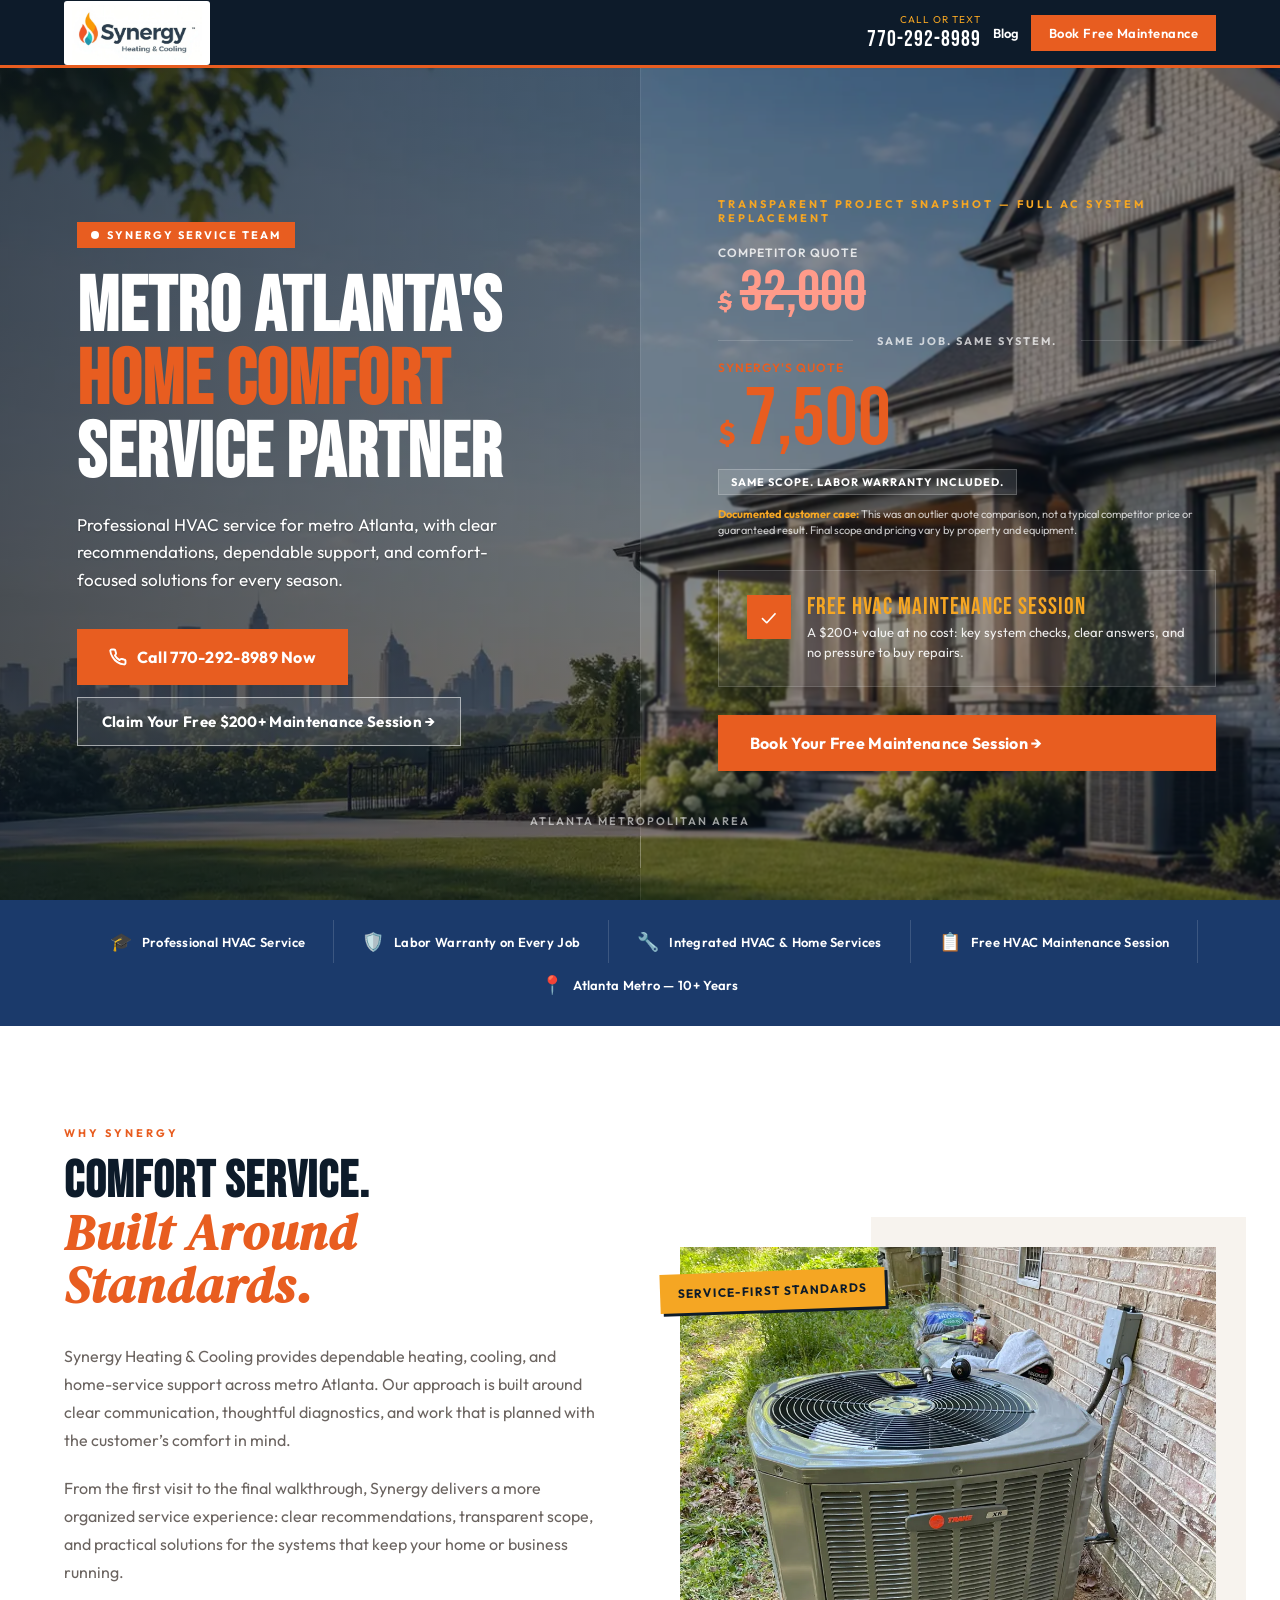
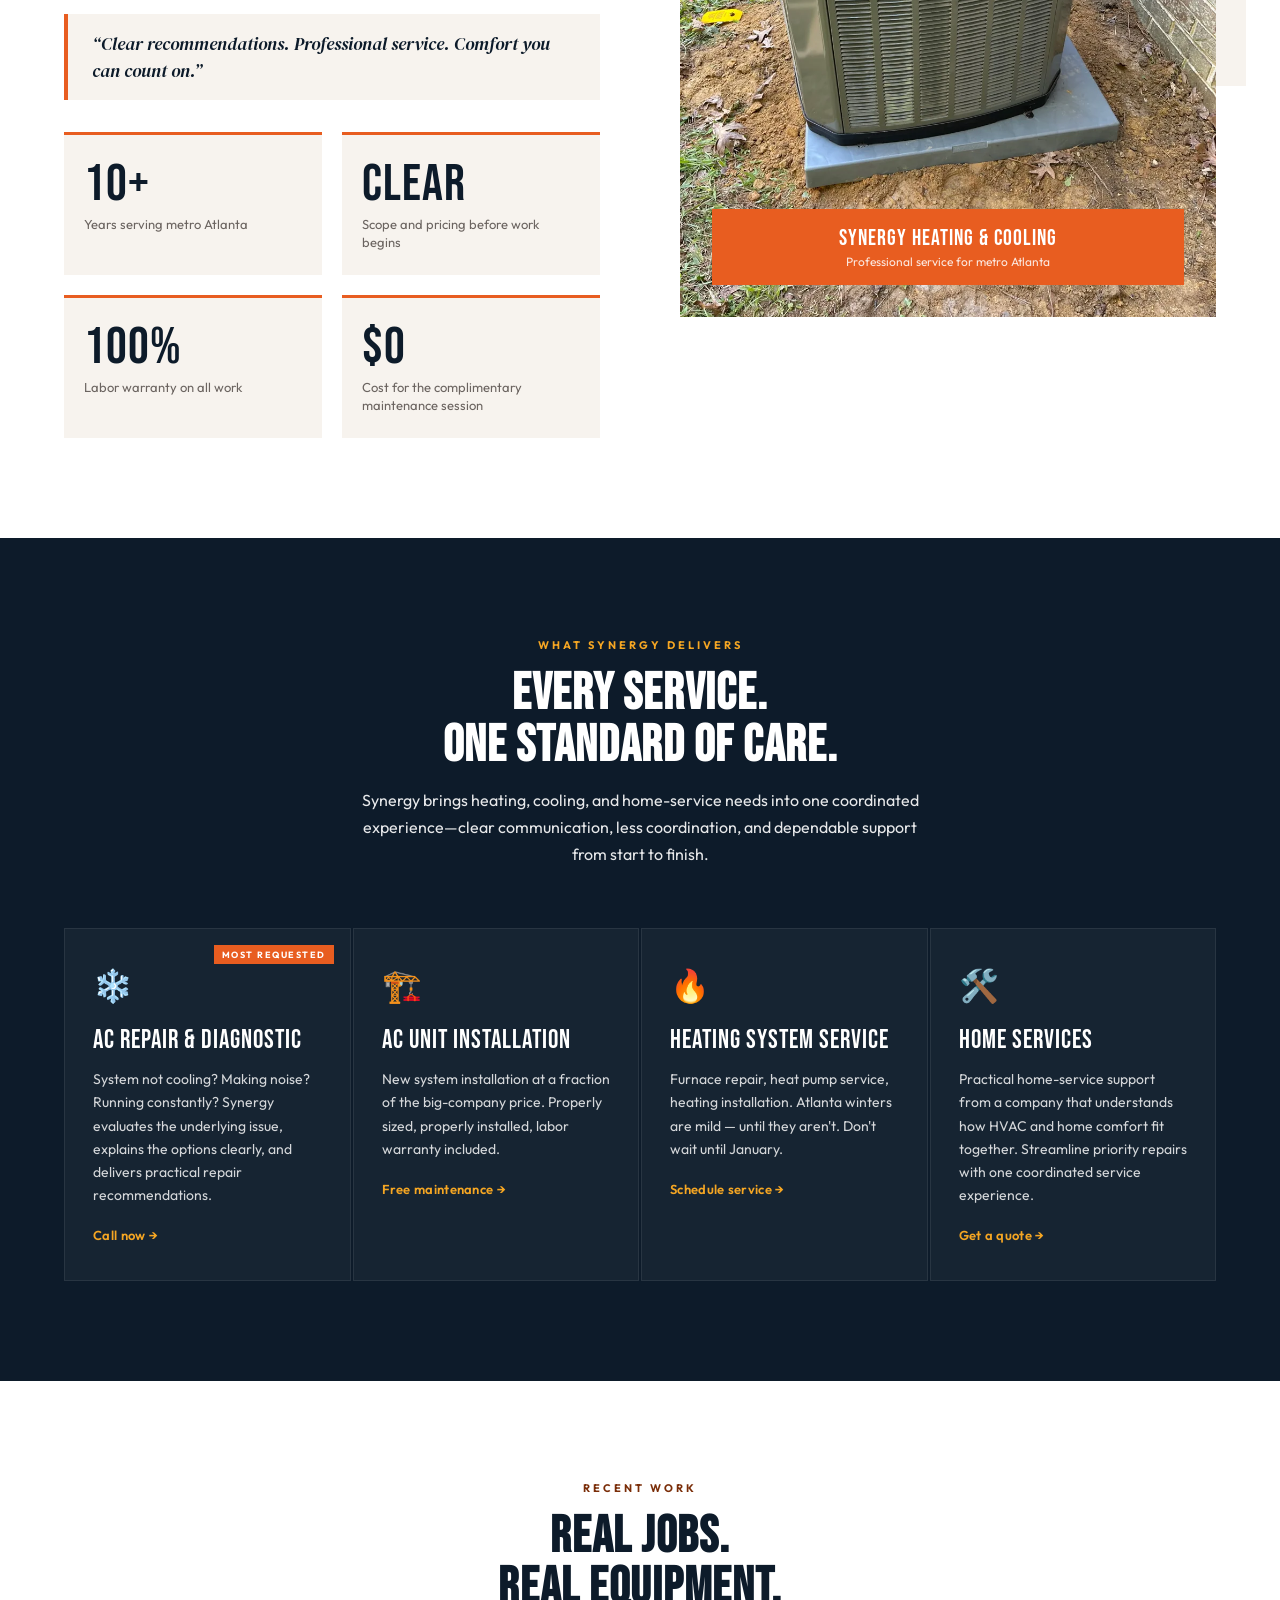
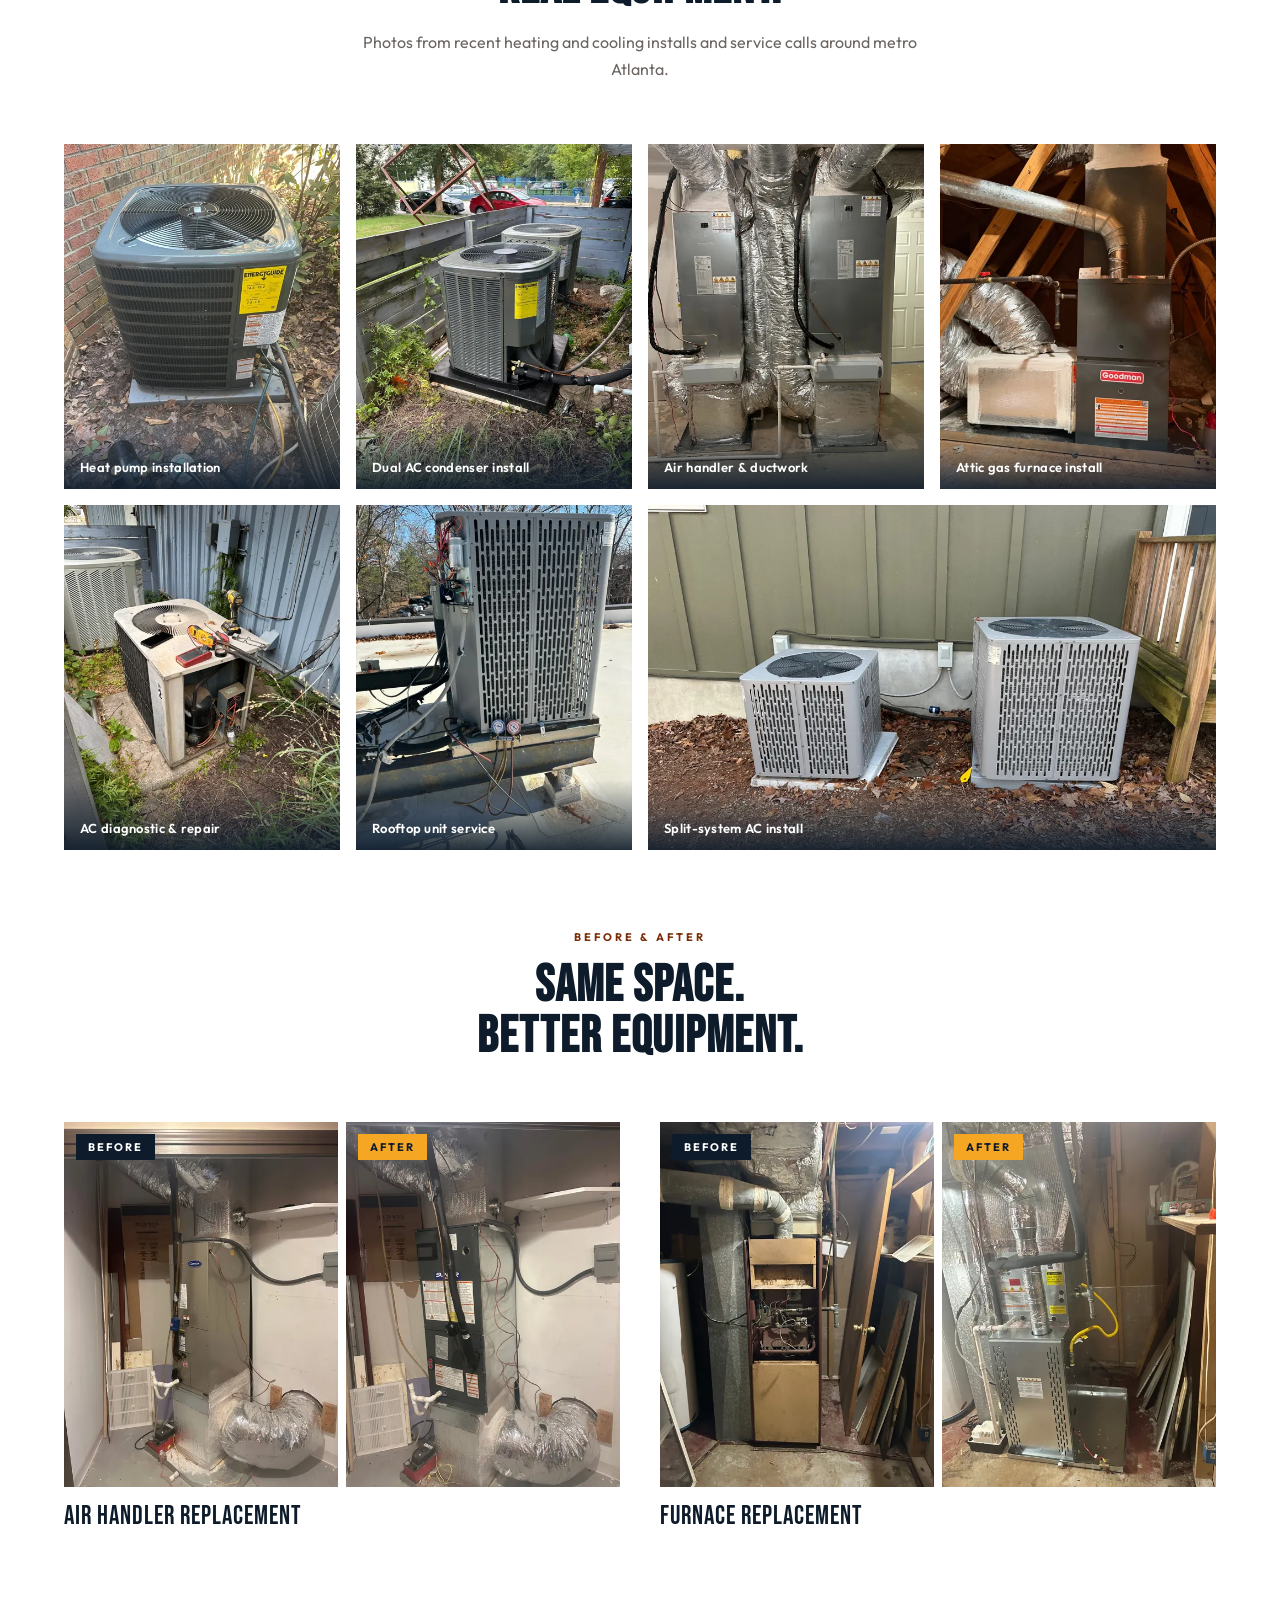
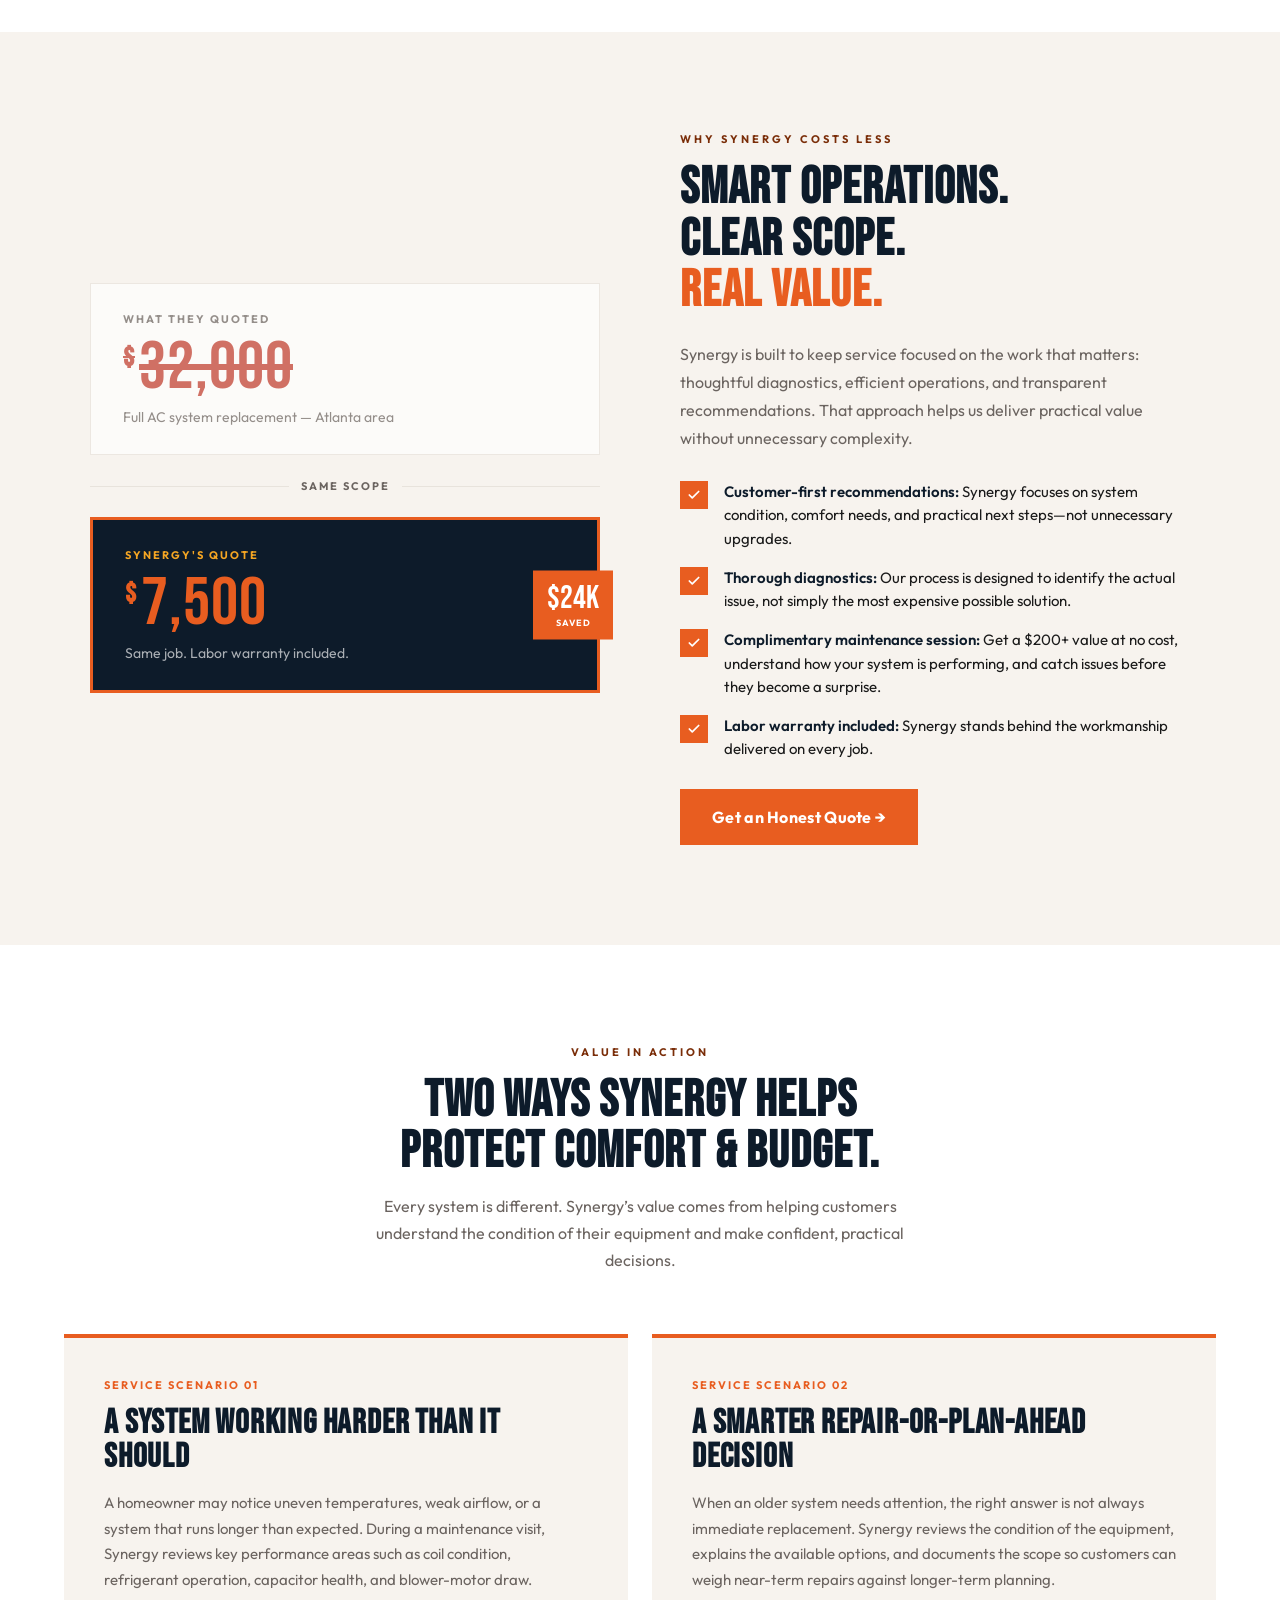
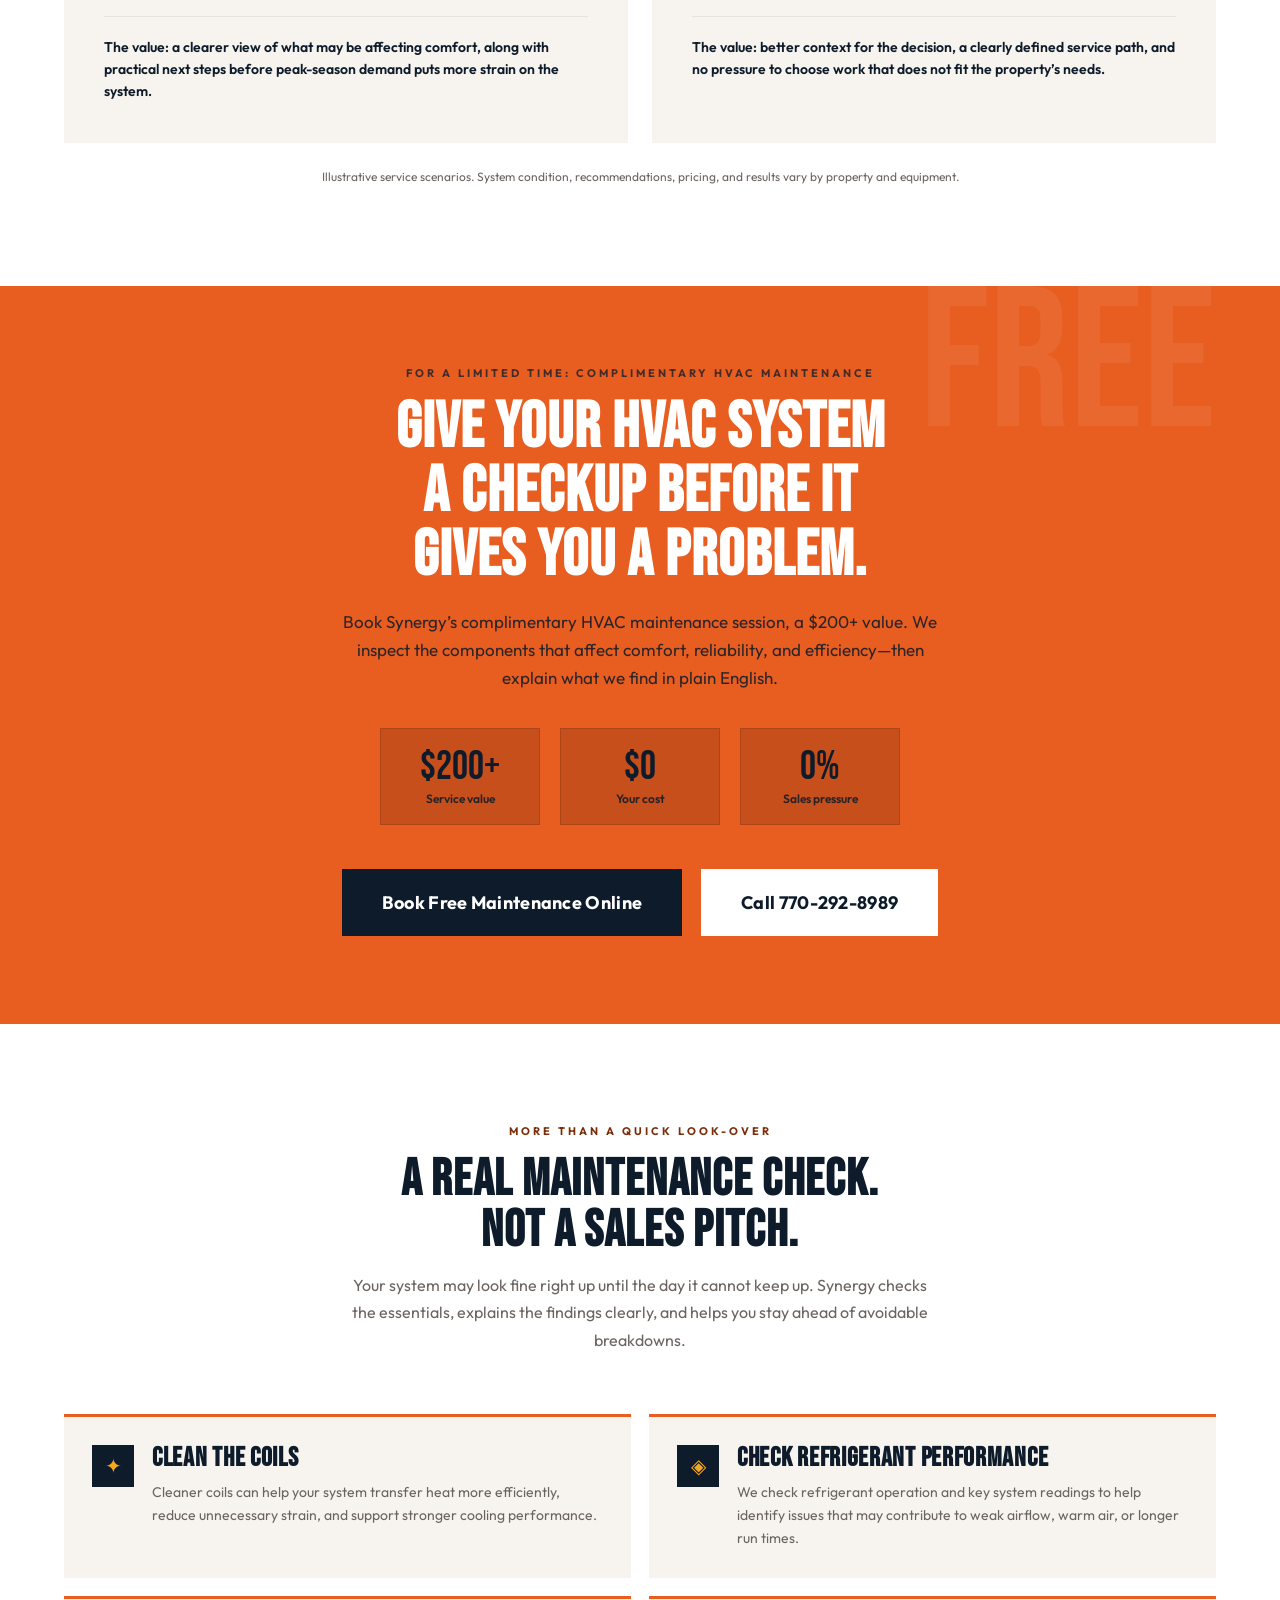
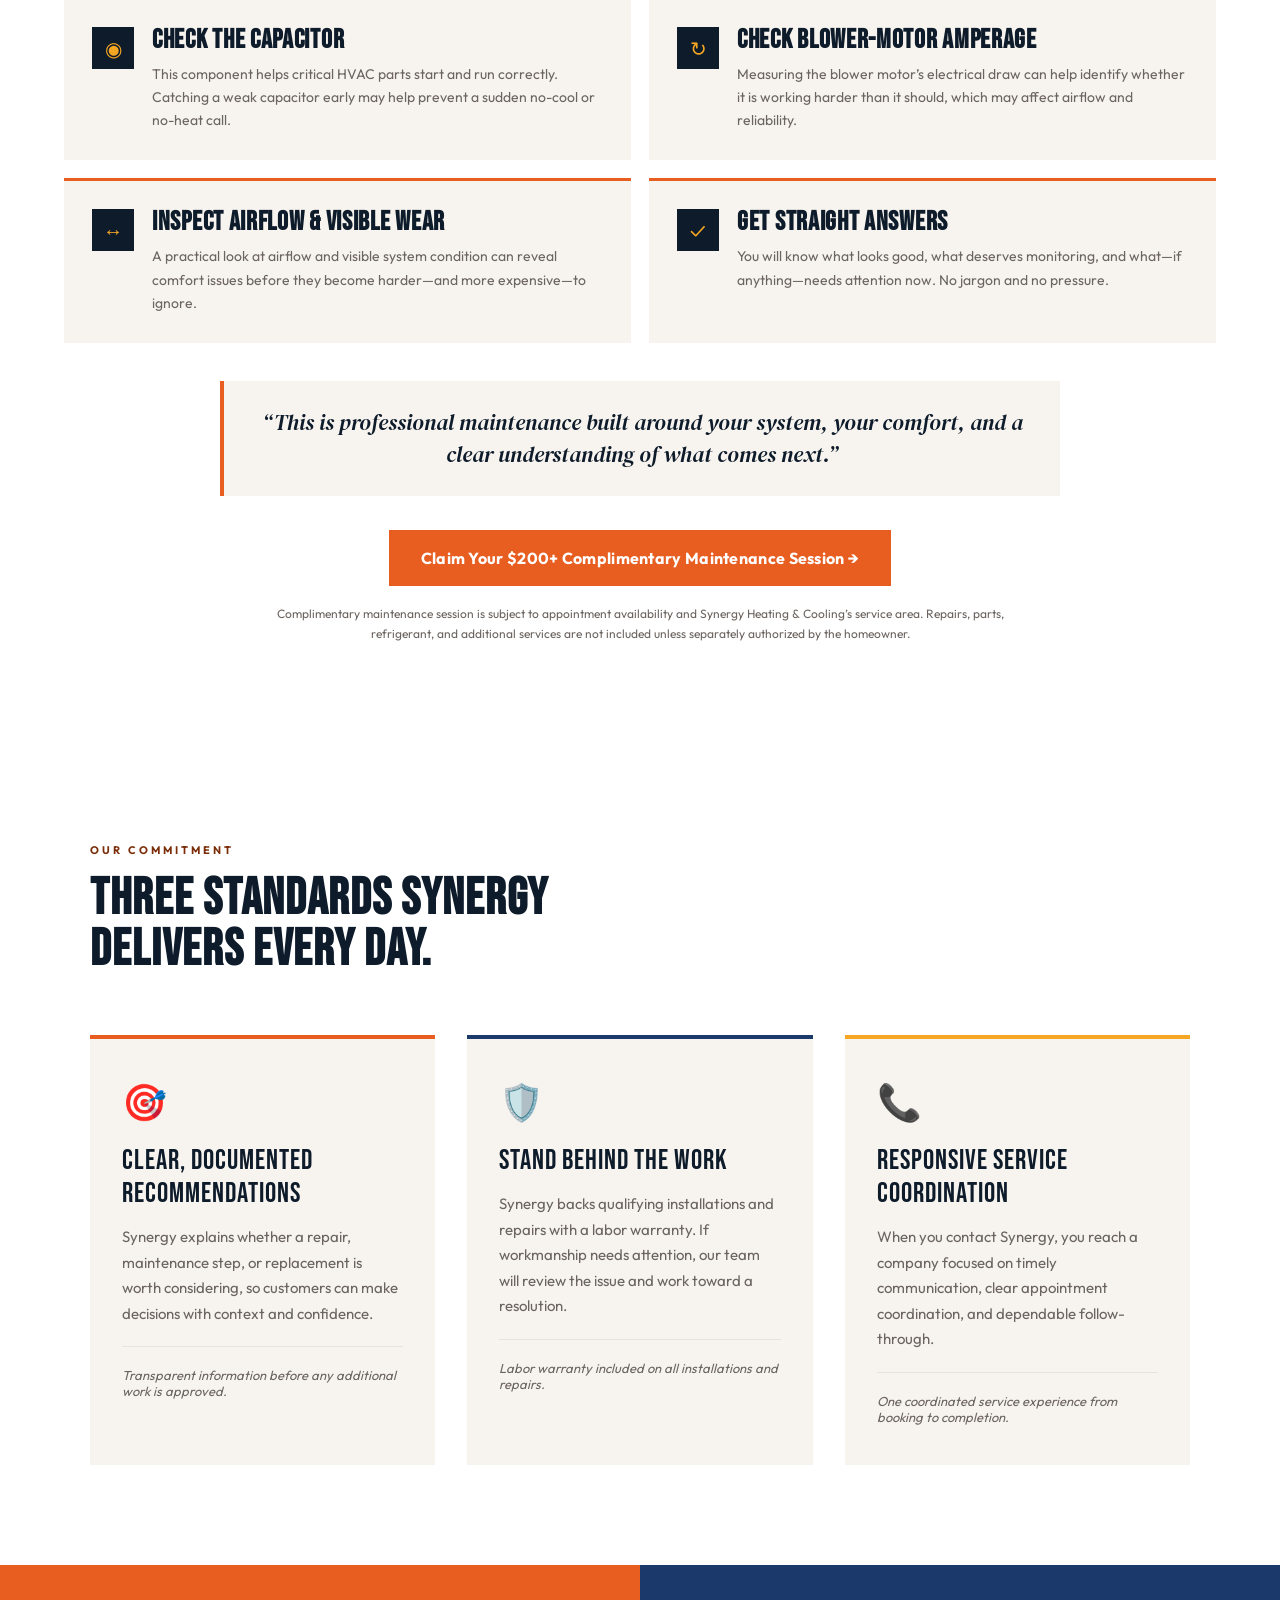
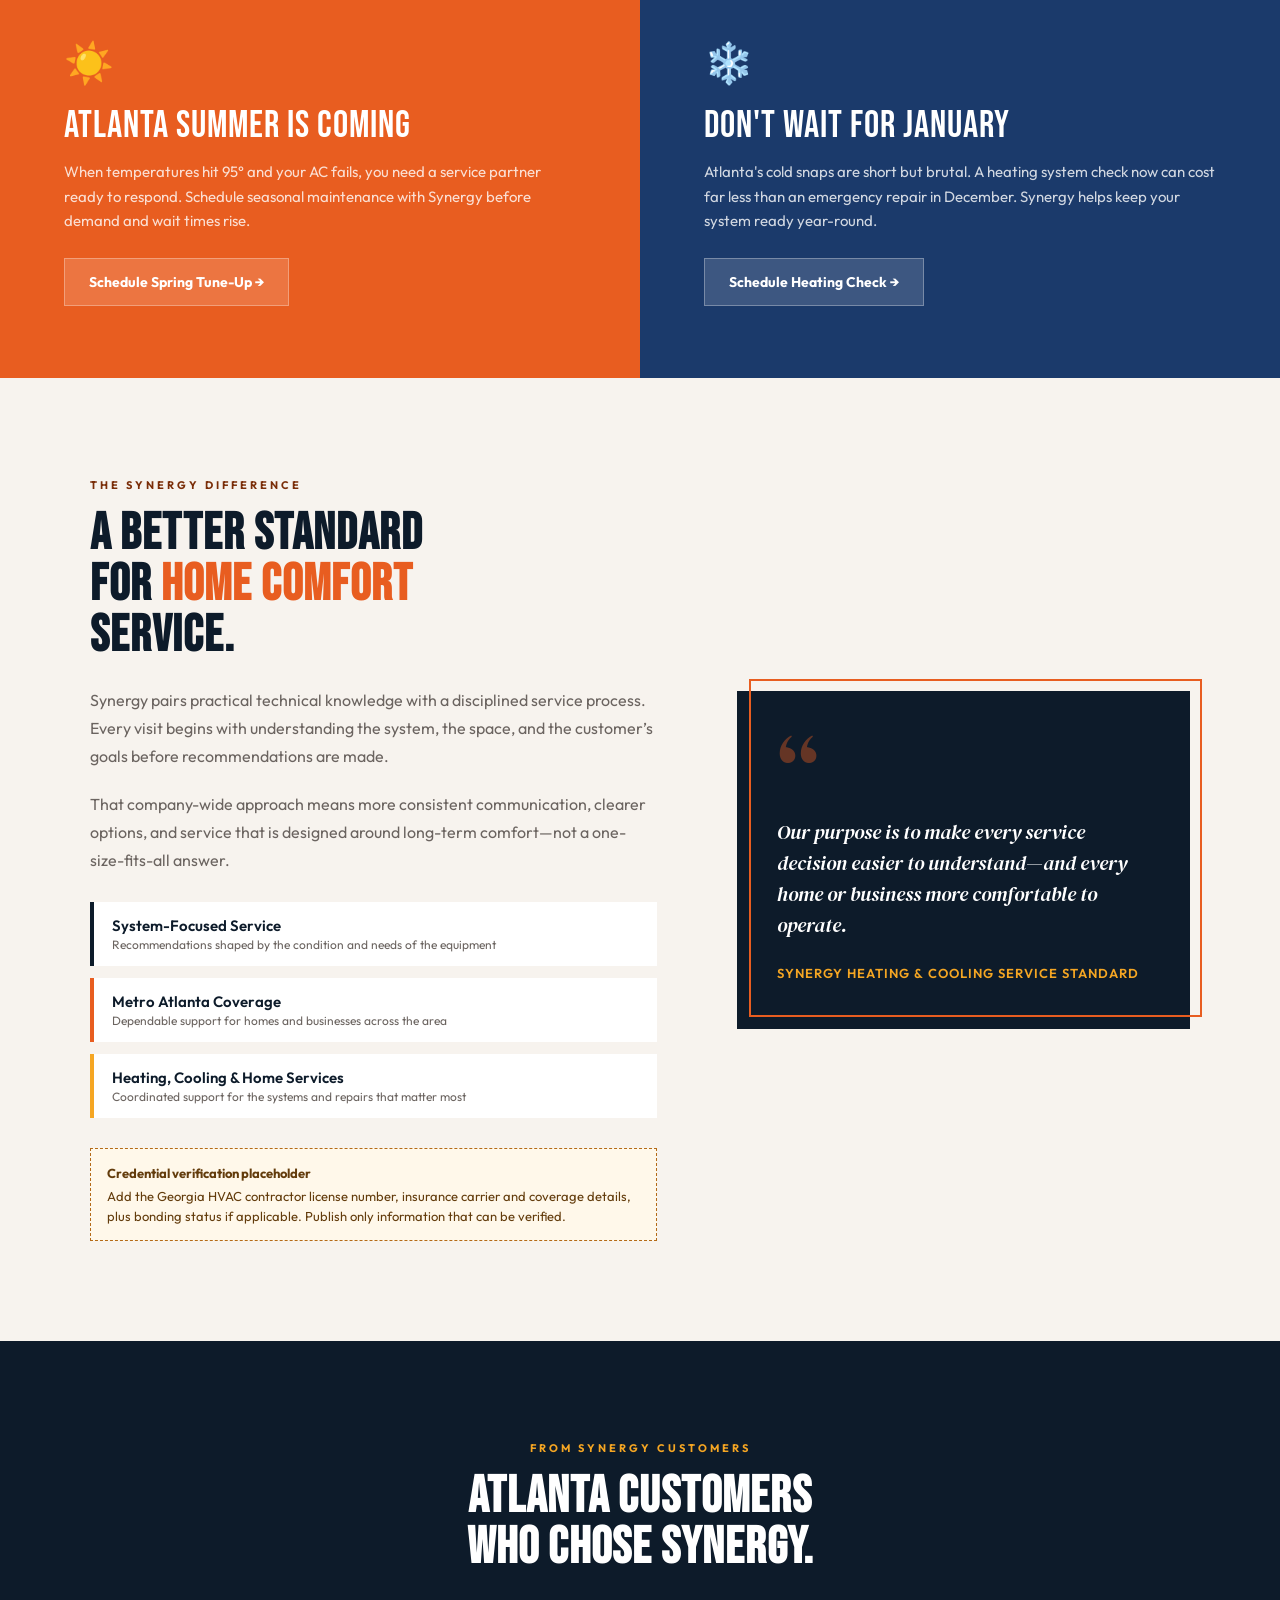
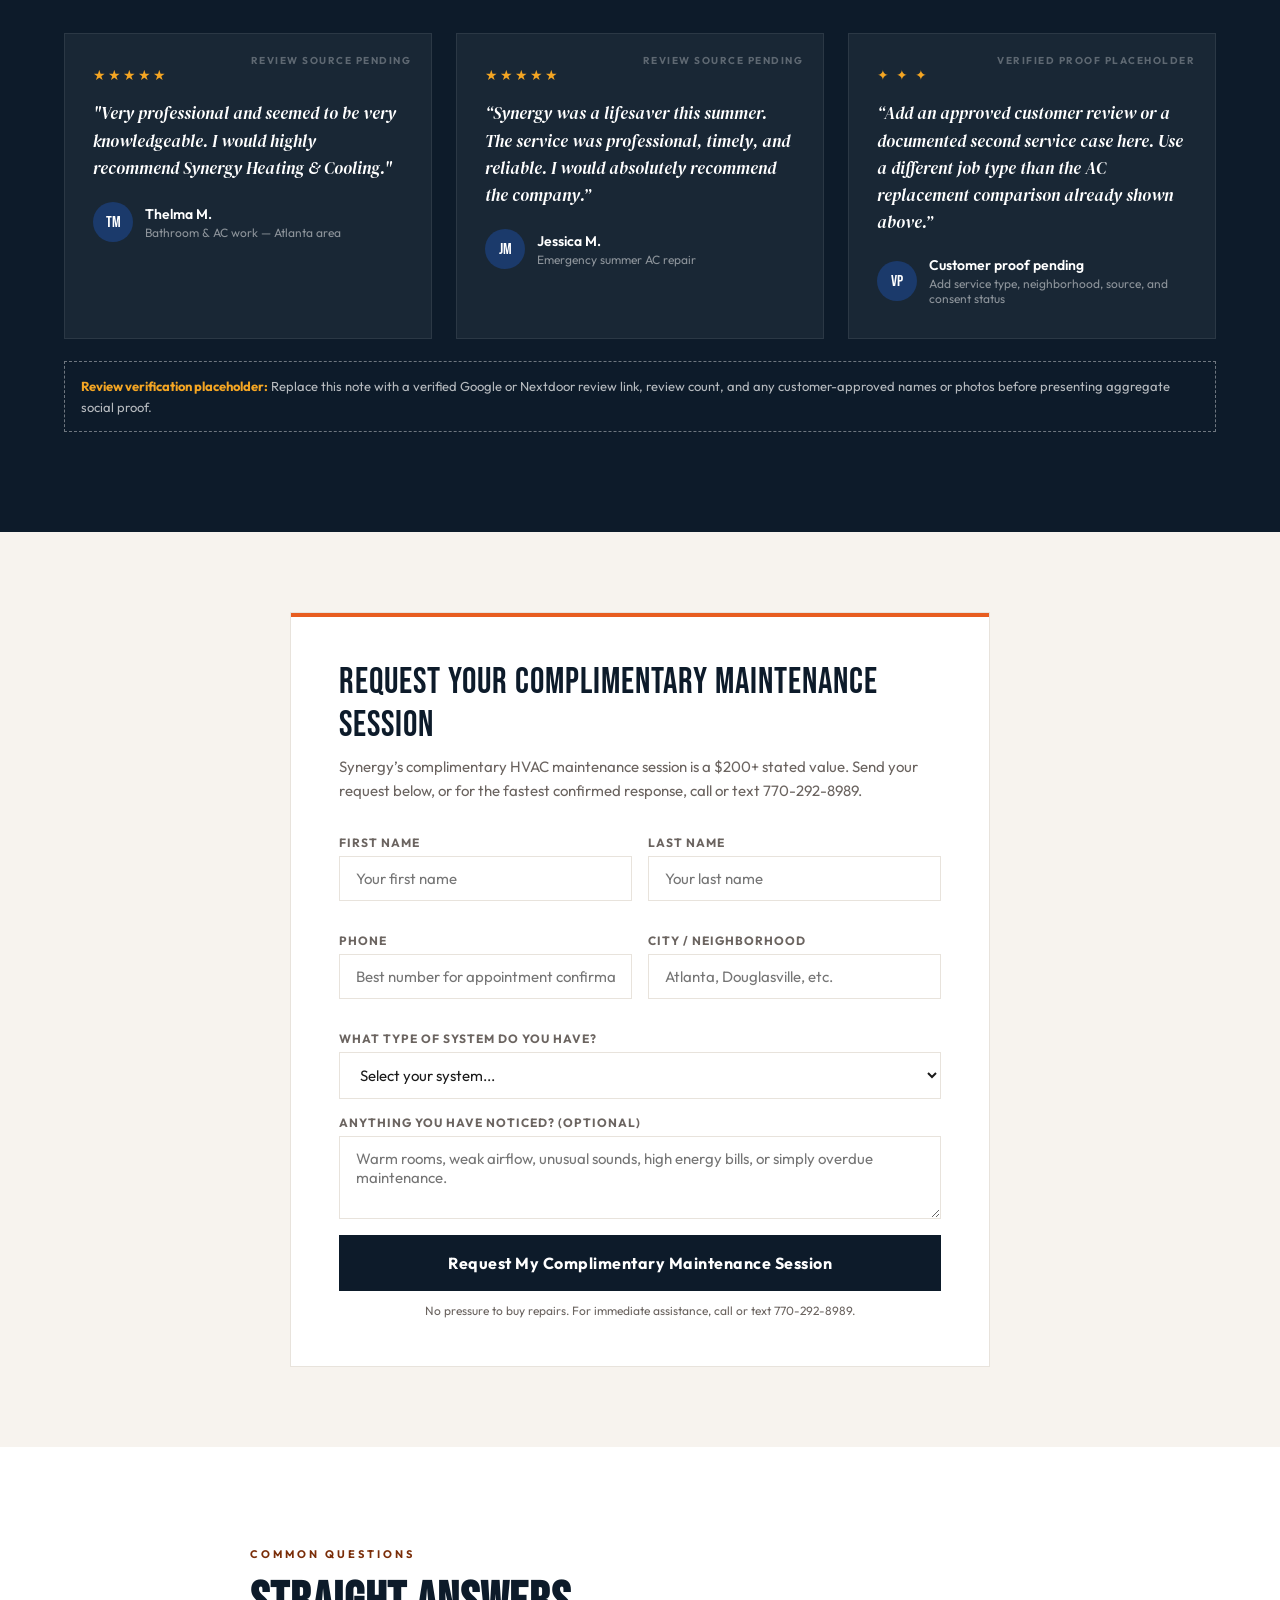
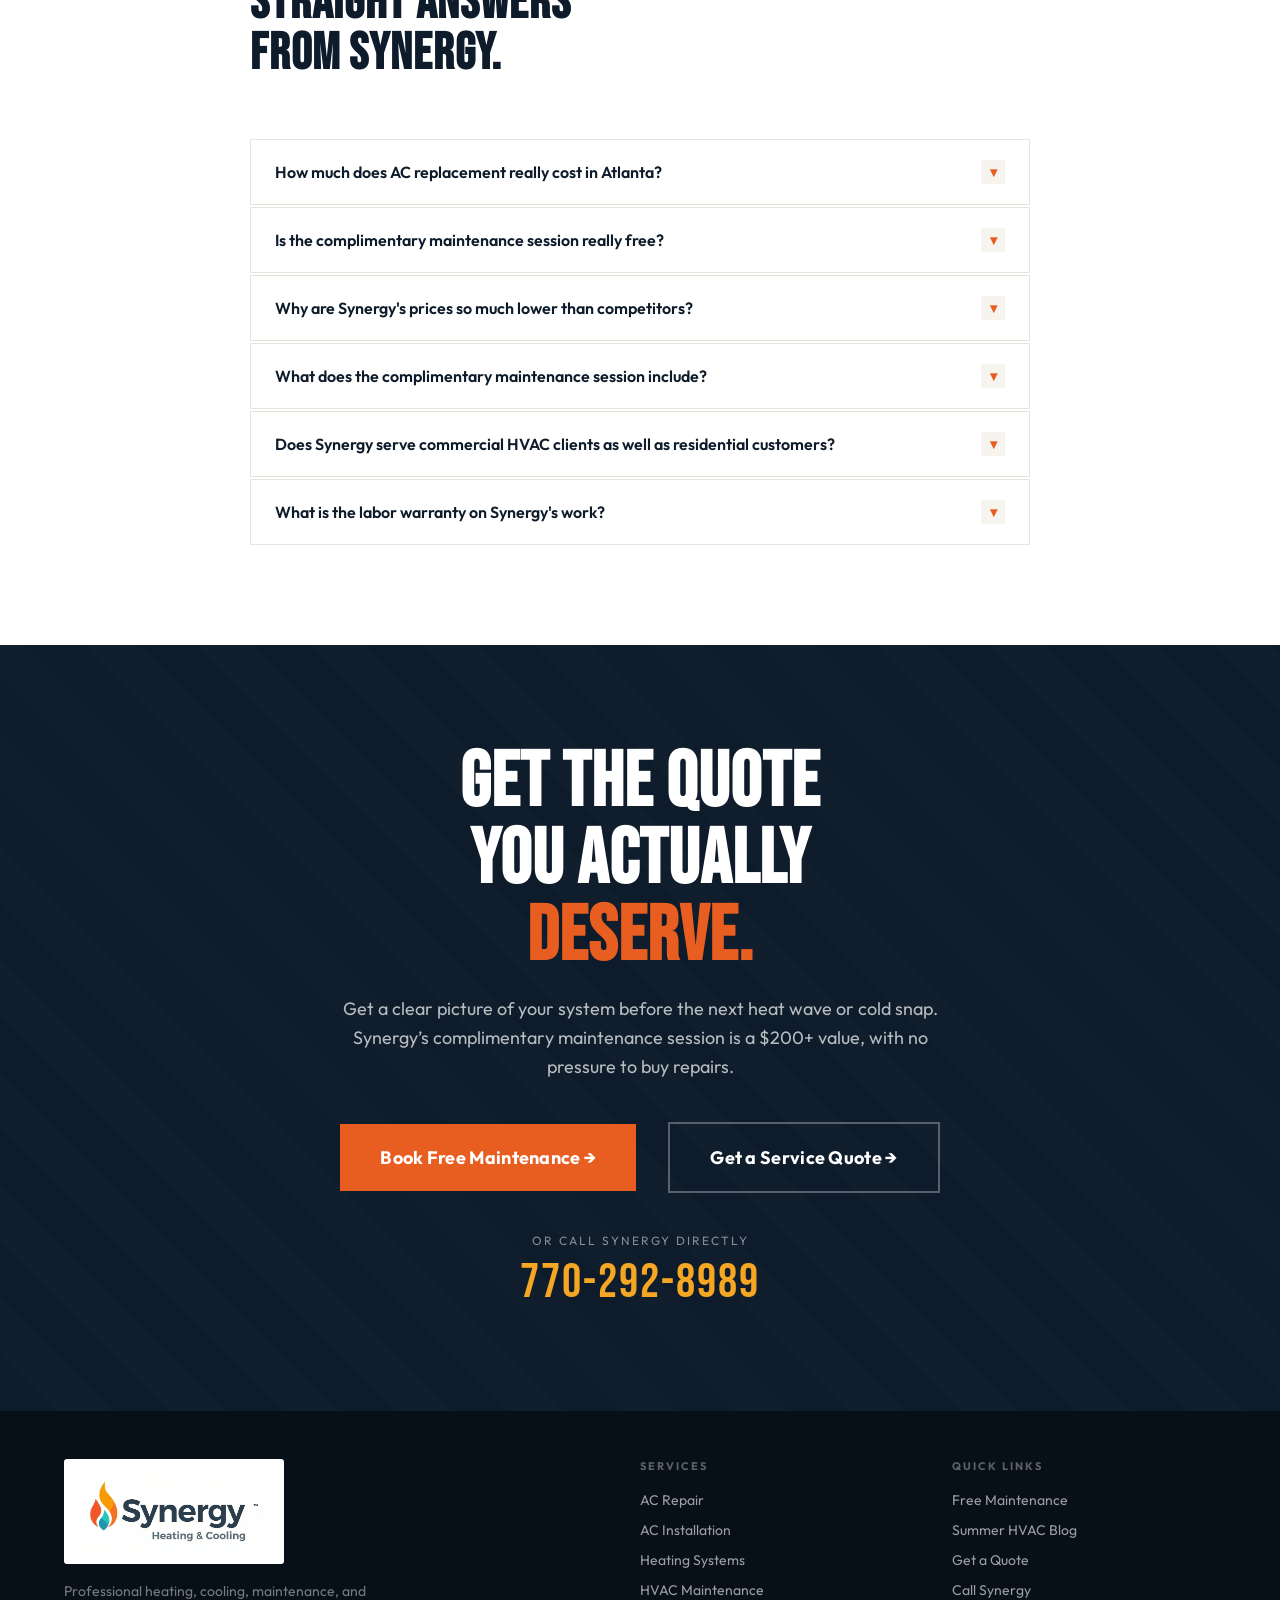
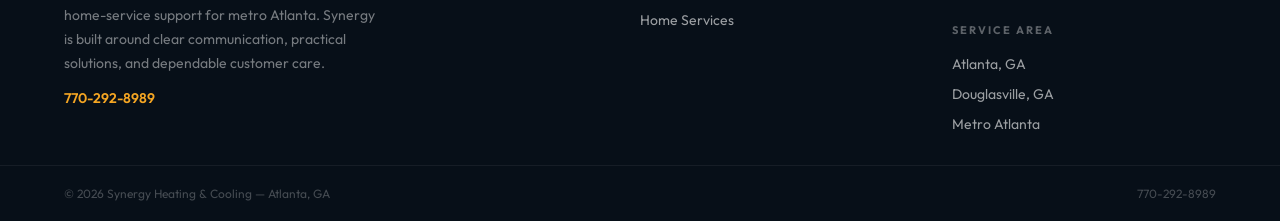
==== commit 7264fd8b: "Connect contact form to Web3Forms - Switch form from Formspree stub to Web3Forms (access key, subjec" ====
--- a/index.html
+++ b/index.html
@@ -2130,9 +2130,14 @@
 <section class="form-section" id="form">
   <div class="form-inner reveal">
     <div class="form-headline">Request Your Complimentary Maintenance Session</div>
-    <p class="form-sub">Synergy’s complimentary HVAC maintenance session is a $200+ stated value. Secure online request delivery is still being connected; for the fastest confirmed response, call or text 770-292-8989.</p>
-    <form id="maintenance-booking-form" action="#" method="post" data-formspree-endpoint="">
-      <input type="hidden" name="_subject" value="New Synergy HVAC Maintenance Request">
+    <p class="form-sub">Synergy’s complimentary HVAC maintenance session is a $200+ stated value. Send your request below, or for the fastest confirmed response, call or text 770-292-8989.</p>
+    <form id="maintenance-booking-form" action="https://api.web3forms.com/submit" method="post">
+      <!-- Web3Forms public access key (safe to expose; it only allows sending to the owner's inbox) -->
+      <input type="hidden" name="access_key" value="8cb5d52c-ce15-4820-a2a6-80d79f58d2ef">
+      <input type="hidden" name="subject" value="New Synergy HVAC Maintenance Request">
+      <input type="hidden" name="from_name" value="Synergy Website">
+      <!-- Spam honeypot: real visitors never see or tick this -->
+      <input type="checkbox" name="botcheck" tabindex="-1" autocomplete="off" style="display:none">
       <div class="form-row">
         <div class="form-field">
           <label for="first-name">First Name</label>
@@ -2169,7 +2174,7 @@
         <textarea id="details" name="details" rows="3" placeholder="Warm rooms, weak airflow, unusual sounds, high energy bills, or simply overdue maintenance."></textarea>
       </div>
       <button class="form-submit" type="submit">Request My Complimentary Maintenance Session</button>
-      <p class="form-note">No pressure to buy repairs. <strong>Booking delivery placeholder:</strong> an online lead endpoint still needs to be connected before this request can be delivered. For immediate assistance, call or text 770-292-8989.</p>
+      <p class="form-note">No pressure to buy repairs. For immediate assistance, call or text 770-292-8989.</p>
       <p class="form-status" id="form-status" role="status" aria-live="polite"></p>
     </form>
   </div>
@@ -2343,7 +2348,7 @@
   link.addEventListener('click', () => trackEvent('phone_click', { link_url: link.href }));
 });
 
-// Maintenance booking request. Add the Formspree endpoint to data-formspree-endpoint before launch.
+// Maintenance booking request, delivered through Web3Forms (set the access_key hidden field in the form).
 const maintenanceBookingForm = document.querySelector('#maintenance-booking-form');
 if (maintenanceBookingForm) {
   const formBtn = maintenanceBookingForm.querySelector('.form-submit');
@@ -2362,8 +2367,9 @@
       return;
     }
 
-    const endpoint = maintenanceBookingForm.dataset.formspreeEndpoint.trim();
-    if (!endpoint) {
+    const endpoint = maintenanceBookingForm.action;
+    const accessKey = maintenanceBookingForm.elements.access_key.value.trim();
+    if (!accessKey) {
       showFormStatus('error', 'Online booking is being connected. Please call 770-292-8989 to reserve your maintenance session today.');
       trackEvent('form_submit_error', { reason: 'form_endpoint_not_configured' });
       return;
@@ -2379,7 +2385,8 @@
         body: new FormData(maintenanceBookingForm),
         headers: { 'Accept': 'application/json' }
       });
-      if (!response.ok) throw new Error('Form submission failed');
+      const result = await response.json().catch(() => ({}));
+      if (!response.ok || result.success === false) throw new Error('Form submission failed');
 
       maintenanceBookingForm.reset();
       formBtn.textContent = '✓ Request Received — Synergy Will Confirm Availability';
